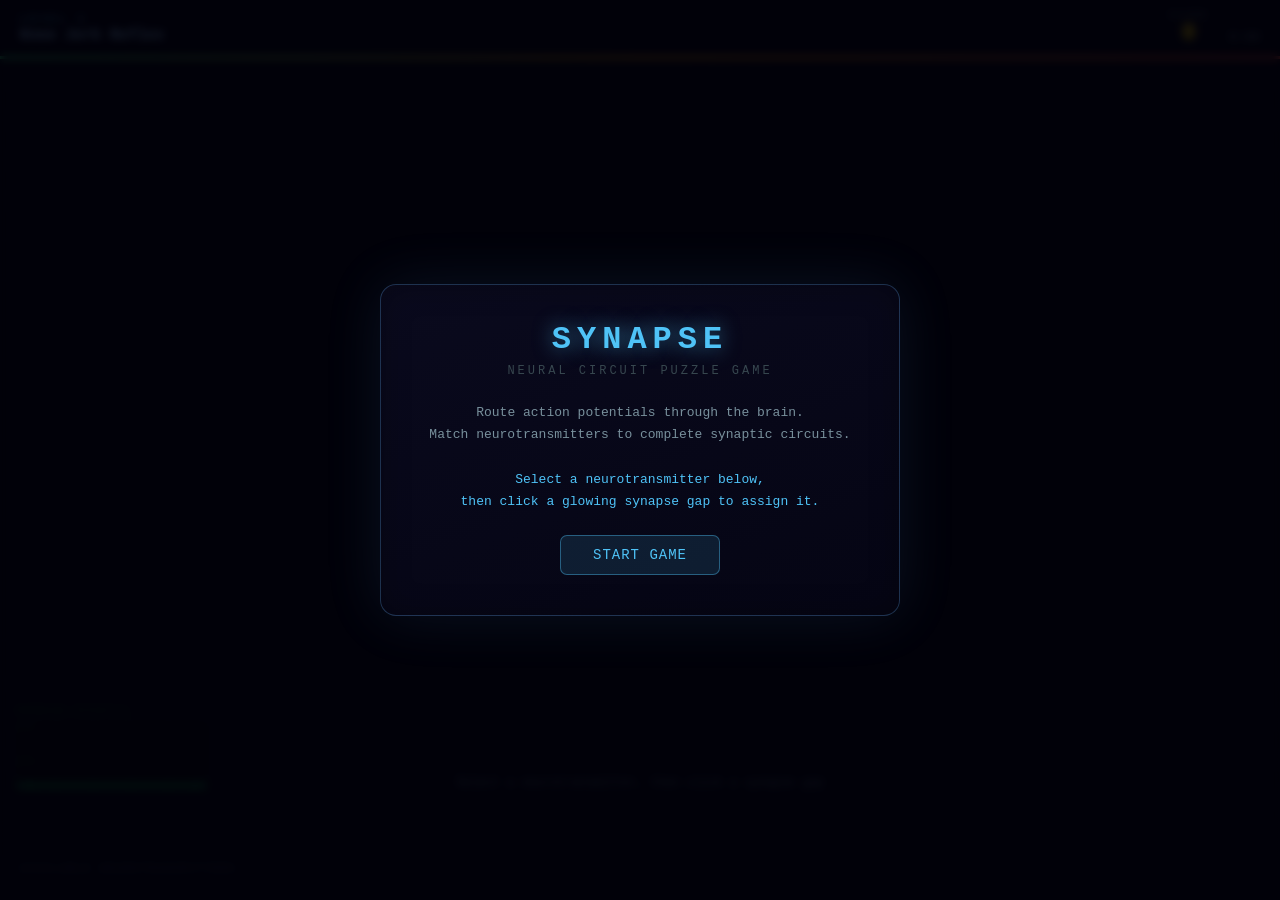
==== neuron-puzzle/index.html @ c5d26129 "Add SYNAPSE - neurophysiology action potential puzzle game Single-file HTML5 canvas game with 8 leve" ====
<!DOCTYPE html>
<html lang="en">
<head>
<meta charset="UTF-8">
<meta name="viewport" content="width=device-width, initial-scale=1.0">
<title>SYNAPSE — Neural Circuit Game</title>
<style>
* { margin: 0; padding: 0; box-sizing: border-box; }

body {
  background: #020208;
  display: flex;
  justify-content: center;
  align-items: center;
  min-height: 100vh;
  font-family: 'Courier New', Courier, monospace;
  overflow: hidden;
  color: #e0e0f0;
}

canvas { display: block; }

#topbar {
  position: fixed;
  top: 0; left: 0; right: 0;
  height: 56px;
  background: linear-gradient(180deg, rgba(2,2,10,0.98) 60%, transparent 100%);
  display: flex;
  align-items: center;
  justify-content: space-between;
  padding: 0 20px;
  z-index: 10;
  pointer-events: none;
}

#levelTitle {
  font-size: 11px;
  letter-spacing: 3px;
  color: #4FC3F7;
  text-transform: uppercase;
}

#levelName {
  font-size: 15px;
  color: #90CAF9;
  font-weight: bold;
  margin-top: 2px;
}

#scoreDisplay {
  font-size: 22px;
  font-weight: bold;
  color: #FFD700;
  text-shadow: 0 0 10px rgba(255,215,0,0.5);
}

#scoreLabel {
  font-size: 10px;
  color: #546E7A;
  letter-spacing: 2px;
  text-align: center;
}

#comboDisplay {
  font-size: 13px;
  color: #FF6B35;
  text-align: right;
  min-height: 18px;
  text-shadow: 0 0 8px rgba(255,107,53,0.7);
}

#timerBar {
  position: fixed;
  top: 56px; left: 0; right: 0;
  height: 3px;
  background: rgba(255,255,255,0.05);
  z-index: 10;
}

#timerFill {
  height: 100%;
  background: linear-gradient(90deg, #2ECC71, #F39C12, #E74C3C);
  transition: width 0.1s linear;
  width: 100%;
}

#bottomPanel {
  position: fixed;
  bottom: 0; left: 0; right: 0;
  background: linear-gradient(0deg, rgba(2,2,10,0.99) 70%, transparent 100%);
  padding: 12px 20px 16px;
  z-index: 10;
}

#ntLabel {
  font-size: 10px;
  color: #37474F;
  letter-spacing: 2px;
  text-transform: uppercase;
  margin-bottom: 8px;
}

#ntTokens {
  display: flex;
  align-items: center;
  gap: 10px;
  flex-wrap: nowrap;
  overflow-x: auto;
  padding-bottom: 2px;
}

.nt-token {
  display: flex;
  flex-direction: column;
  align-items: center;
  justify-content: center;
  width: 68px;
  height: 68px;
  border-radius: 50%;
  border: 2px solid rgba(255,255,255,0.15);
  cursor: pointer;
  transition: transform 0.15s, box-shadow 0.15s, opacity 0.3s;
  font-size: 10px;
  font-weight: bold;
  text-align: center;
  user-select: none;
  flex-shrink: 0;
  line-height: 1.2;
  position: relative;
}

.nt-token .nt-abbr {
  font-size: 13px;
  font-weight: bold;
}

.nt-token .nt-name {
  font-size: 8px;
  opacity: 0.7;
  margin-top: 2px;
}

.nt-token:hover {
  transform: scale(1.12) translateY(-4px);
}

.nt-token.selected {
  transform: scale(1.18) translateY(-6px);
  border-color: white;
  border-width: 3px;
}

.nt-token.depleted {
  opacity: 0.25;
  pointer-events: none;
}

.nt-count {
  position: absolute;
  top: -4px; right: -4px;
  background: rgba(0,0,0,0.8);
  border-radius: 50%;
  width: 18px; height: 18px;
  font-size: 10px;
  display: flex;
  align-items: center;
  justify-content: center;
  border: 1px solid rgba(255,255,255,0.2);
}

#instructionBox {
  position: fixed;
  bottom: 102px;
  left: 50%;
  transform: translateX(-50%);
  background: rgba(2,2,10,0.8);
  border: 1px solid rgba(255,255,255,0.08);
  border-radius: 6px;
  padding: 7px 16px;
  font-size: 12px;
  color: #546E7A;
  pointer-events: none;
  z-index: 9;
  white-space: nowrap;
}

#fireBtn {
  position: fixed;
  bottom: 108px;
  right: 24px;
  background: rgba(46, 204, 113, 0.15);
  border: 2px solid #2ECC71;
  color: #2ECC71;
  padding: 11px 26px;
  border-radius: 8px;
  cursor: pointer;
  font-family: inherit;
  font-size: 15px;
  font-weight: bold;
  letter-spacing: 2px;
  display: none;
  pointer-events: all;
  z-index: 20;
  animation: firePulse 1.2s ease-in-out infinite;
}

@keyframes firePulse {
  0%,100% { box-shadow: 0 0 8px rgba(46,204,113,0.4); }
  50% { box-shadow: 0 0 25px rgba(46,204,113,0.8), 0 0 45px rgba(46,204,113,0.2); }
}

#overlay {
  position: fixed;
  top: 0; left: 0; right: 0; bottom: 0;
  display: flex;
  align-items: center;
  justify-content: center;
  z-index: 50;
  background: rgba(2,2,10,0.85);
  backdrop-filter: blur(4px);
}

#overlayCard {
  background: linear-gradient(160deg, rgba(10,10,30,0.98), rgba(5,5,20,0.98));
  border: 1px solid rgba(100,181,246,0.25);
  border-radius: 16px;
  padding: 36px 44px;
  text-align: center;
  max-width: 520px;
  width: 90%;
  box-shadow: 0 0 60px rgba(100,181,246,0.1), inset 0 0 30px rgba(0,0,0,0.3);
}

#overlayCard h1 {
  font-size: 32px;
  letter-spacing: 6px;
  color: #4FC3F7;
  text-shadow: 0 0 20px rgba(79,195,247,0.6);
  margin-bottom: 6px;
}

#overlayCard .subtitle {
  font-size: 12px;
  letter-spacing: 3px;
  color: #37474F;
  margin-bottom: 24px;
}

#overlayCard h2 {
  font-size: 22px;
  color: #64B5F6;
  margin-bottom: 10px;
}

#overlayBody {
  font-size: 13px;
  line-height: 1.7;
  color: #78909C;
  margin-bottom: 18px;
}

#overlayFact {
  background: rgba(0,60,30,0.25);
  border: 1px solid rgba(102,187,106,0.2);
  border-radius: 8px;
  padding: 12px 16px;
  font-size: 12px;
  color: #66BB6A;
  line-height: 1.6;
  margin-bottom: 20px;
  text-align: left;
  display: none;
}

#overlayFact::before {
  content: '🧬 ';
}

#overlayScore {
  font-size: 28px;
  color: #FFD700;
  font-weight: bold;
  margin-bottom: 6px;
  display: none;
  text-shadow: 0 0 15px rgba(255,215,0,0.5);
}

#overlayStars {
  font-size: 28px;
  margin-bottom: 16px;
  display: none;
}

.btn {
  background: rgba(79,195,247,0.12);
  border: 1px solid rgba(79,195,247,0.4);
  color: #4FC3F7;
  padding: 11px 32px;
  border-radius: 7px;
  cursor: pointer;
  font-family: inherit;
  font-size: 14px;
  letter-spacing: 1px;
  transition: all 0.2s;
  margin: 4px;
}

.btn:hover {
  background: rgba(79,195,247,0.25);
  box-shadow: 0 0 15px rgba(79,195,247,0.3);
}

.btn.danger {
  border-color: rgba(239,83,80,0.4);
  color: #EF5350;
  background: rgba(239,83,80,0.1);
}

.btn.danger:hover {
  background: rgba(239,83,80,0.2);
  box-shadow: 0 0 15px rgba(239,83,80,0.3);
}

#levelSelect {
  display: flex;
  flex-wrap: wrap;
  gap: 8px;
  justify-content: center;
  margin: 16px 0;
}

.level-btn {
  width: 44px; height: 44px;
  border-radius: 50%;
  border: 1px solid rgba(79,195,247,0.3);
  background: rgba(79,195,247,0.08);
  color: #4FC3F7;
  font-family: inherit;
  font-size: 14px;
  cursor: pointer;
  display: flex; align-items: center; justify-content: center;
  transition: all 0.2s;
}

.level-btn:hover {
  background: rgba(79,195,247,0.2);
  transform: scale(1.1);
}

.level-btn.locked {
  border-color: rgba(255,255,255,0.08);
  color: rgba(255,255,255,0.15);
  cursor: not-allowed;
}

.level-btn.locked:hover { transform: none; background: rgba(79,195,247,0.08); }

#tooltip {
  position: fixed;
  background: rgba(2,2,10,0.97);
  border: 1px solid rgba(255,255,255,0.12);
  border-radius: 8px;
  padding: 10px 14px;
  font-size: 11px;
  line-height: 1.6;
  pointer-events: none;
  display: none;
  max-width: 230px;
  z-index: 200;
  color: #90A4AE;
}

#tooltip strong {
  display: block;
  font-size: 13px;
  margin-bottom: 4px;
}

#oscContainer {
  position: fixed;
  bottom: 108px;
  left: 16px;
  z-index: 9;
}

#oscLabel {
  font-size: 9px;
  color: #1B5E20;
  letter-spacing: 1px;
  margin-bottom: 4px;
}

#oscCanvas {
  border: 1px solid rgba(0,200,83,0.2);
  border-radius: 4px;
  background: rgba(0,0,0,0.6);
}

.feedback-text {
  position: fixed;
  pointer-events: none;
  font-weight: bold;
  font-size: 18px;
  z-index: 100;
  animation: floatUp 1.2s ease-out forwards;
}

@keyframes floatUp {
  0% { opacity: 1; transform: translateY(0) scale(1); }
  100% { opacity: 0; transform: translateY(-60px) scale(1.2); }
}

#levelProgress {
  display: flex;
  gap: 4px;
  align-items: center;
}

.prog-dot {
  width: 8px; height: 8px;
  border-radius: 50%;
  background: rgba(255,255,255,0.1);
  transition: background 0.3s;
}

.prog-dot.done { background: #2ECC71; }
.prog-dot.current { background: #4FC3F7; }
</style>
</head>
<body>

<canvas id="gameCanvas"></canvas>

<div id="topbar">
  <div>
    <div id="levelTitle">LEVEL 1</div>
    <div id="levelName">Knee Jerk Reflex</div>
  </div>
  <div style="display:flex; align-items:center; gap:20px;">
    <div id="levelProgress"></div>
    <div style="text-align:center;">
      <div id="scoreLabel">SCORE</div>
      <div id="scoreDisplay">0</div>
    </div>
    <div style="text-align:right;">
      <div id="comboDisplay"></div>
      <div id="timerDisplay" style="font-size:13px; color:#546E7A;">0:00</div>
    </div>
  </div>
</div>

<div id="timerBar"><div id="timerFill"></div></div>

<div id="oscContainer">
  <div id="oscLabel">MEMBRANE POTENTIAL</div>
  <canvas id="oscCanvas" width="190" height="70"></canvas>
</div>

<button id="fireBtn" onclick="fireCircuit()">⚡ FIRE!</button>

<div id="instructionBox">Select a neurotransmitter, then click a synapse gap</div>

<div id="bottomPanel">
  <div id="ntLabel">Available Neurotransmitters</div>
  <div id="ntTokens"></div>
</div>

<div id="overlay">
  <div id="overlayCard">
    <h1>SYNAPSE</h1>
    <div class="subtitle">NEURAL CIRCUIT PUZZLE GAME</div>
    <div id="overlayBody">
      Route action potentials through the brain.<br>
      Match neurotransmitters to complete synaptic circuits.<br><br>
      <span style="color:#4FC3F7;">Select a neurotransmitter below,<br>then click a glowing synapse gap to assign it.</span>
    </div>
    <div id="overlayFact"></div>
    <div id="overlayScore"></div>
    <div id="overlayStars"></div>
    <div id="overlayButtons">
      <button class="btn" onclick="overlayAction()">START GAME</button>
    </div>
  </div>
</div>

<div id="tooltip"></div>

<script>
// ============================================================
//  SYNAPSE — Neural Circuit Puzzle Game
//  Neurophysiologically Accurate Edition
// ============================================================

const canvas = document.getElementById('gameCanvas');
const ctx = canvas.getContext('2d');
const oscCanvas = document.getElementById('oscCanvas');
const oscCtx = oscCanvas.getContext('2d');

canvas.width = window.innerWidth;
canvas.height = window.innerHeight;

const W = canvas.width, H = canvas.height;
const CX = W/2, CH = H/2;
const TOP_H = 59, BOT_H = 98;
const PLAY_W = W, PLAY_H = H - TOP_H - BOT_H;
const PLAY_Y = TOP_H;

window.addEventListener('resize', () => {
  canvas.width = window.innerWidth;
  canvas.height = window.innerHeight;
});

// ============================================================
//  NEUROTRANSMITTER DATA
// ============================================================

const NT = {
  GLU: {
    key: 'GLU', abbr: 'Glu', name: 'Glutamate',
    color: '#FFD700', glow: 'rgba(255,215,0,0.5)',
    effect: 'excitatory',
    receptor: 'AMPA / NMDA',
    desc: 'Primary excitatory NT in the CNS. Activates AMPA & NMDA receptors, causing Na⁺ influx and depolarization.',
    mv: +18
  },
  GABA: {
    key: 'GABA', abbr: 'GABA', name: 'GABA',
    color: '#FF6B6B', glow: 'rgba(255,107,107,0.5)',
    effect: 'inhibitory',
    receptor: 'GABA-A / GABA-B',
    desc: 'Primary inhibitory NT. Opens Cl⁻ channels via GABA-A receptors, hyperpolarizing the membrane.',
    mv: -12
  },
  ACH: {
    key: 'ACH', abbr: 'ACh', name: 'Acetylcholine',
    color: '#00CED1', glow: 'rgba(0,206,209,0.5)',
    effect: 'excitatory',
    receptor: 'nAChR / mAChR',
    desc: 'Neuromuscular junction NT. Nicotinic AChR activation depolarizes the motor end plate, triggering muscle contraction.',
    mv: +22
  },
  DA: {
    key: 'DA', abbr: 'DA', name: 'Dopamine',
    color: '#CE93D8', glow: 'rgba(206,147,216,0.5)',
    effect: 'modulatory',
    receptor: 'D1 / D2',
    desc: 'Reward and motor modulator. D1 excitatory (↑cAMP), D2 inhibitory (↓cAMP). Key in reward prediction.',
    mv: +10
  },
  SP: {
    key: 'SP', abbr: 'SP', name: 'Substance P',
    color: '#FF69B4', glow: 'rgba(255,105,180,0.5)',
    effect: 'excitatory',
    receptor: 'NK1',
    desc: 'Pain signal amplifier. Released by C-fibers; binds NK1 receptors in dorsal horn, potentiating pain transmission.',
    mv: +14
  },
  NE: {
    key: 'NE', abbr: 'NE', name: 'Norepinephrine',
    color: '#FFA040', glow: 'rgba(255,160,64,0.5)',
    effect: 'excitatory',
    receptor: 'α₁ / β₁',
    desc: 'Fight-or-flight mediator. Released by sympathetic postganglionic neurons; increases heart rate and arousal.',
    mv: +10
  },
  SERO: {
    key: 'SERO', abbr: '5-HT', name: 'Serotonin',
    color: '#69FF69', glow: 'rgba(105,255,105,0.5)',
    effect: 'modulatory',
    receptor: '5-HT₁ / 5-HT₂',
    desc: 'Mood and sleep regulator. Modulates pain, mood, appetite. 90% produced in GI tract.',
    mv: +8
  }
};

// ============================================================
//  NEURON TYPE VISUALS
// ============================================================

const NTYPE = {
  SENSORY:    { color: '#4FC3F7', glow: 'rgba(79,195,247,0.4)',   label: 'Sensory' },
  INTER:      { color: '#CE93D8', glow: 'rgba(206,147,216,0.4)',  label: 'Interneuron' },
  MOTOR:      { color: '#81C784', glow: 'rgba(129,199,132,0.4)',  label: 'Motor' },
  INHIBITORY: { color: '#EF9A9A', glow: 'rgba(239,154,154,0.4)', label: 'Inhibitory' },
  RELAY:      { color: '#80DEEA', glow: 'rgba(128,222,234,0.4)', label: 'Relay' },
  DOPAMINE:   { color: '#CE93D8', glow: 'rgba(206,147,216,0.4)', label: 'Dopaminergic' },
  CORTICAL:   { color: '#FFCC02', glow: 'rgba(255,204,2,0.4)',   label: 'Cortical' },
  MUSCLE:     { color: '#A5D6A7', glow: 'rgba(165,214,167,0.5)', label: 'Muscle Fiber' },
};

// ============================================================
//  UTILITY
// ============================================================

const lerp = (a, b, t) => a + (b - a) * t;
const dist = (a, b) => Math.hypot(a.x - b.x, a.y - b.y);
const clamp = (v, lo, hi) => Math.max(lo, Math.min(hi, v));
const rand = (lo, hi) => lo + Math.random() * (hi - lo);
const rgba = (hex, a) => {
  const r = parseInt(hex.slice(1,3),16), g = parseInt(hex.slice(3,5),16), b = parseInt(hex.slice(5,7),16);
  return `rgba(${r},${g},${b},${a})`;
};

function glow(ctx, color, blur) {
  ctx.shadowColor = color;
  ctx.shadowBlur = blur;
}

function noGlow(ctx) {
  ctx.shadowColor = 'transparent';
  ctx.shadowBlur = 0;
}

// ============================================================
//  PARTICLE SYSTEM
// ============================================================

class Particle {
  constructor(x, y, vx, vy, color, life, size) {
    this.x = x; this.y = y;
    this.vx = vx; this.vy = vy;
    this.color = color;
    this.life = life; this.maxLife = life;
    this.size = size || 3;
  }
  update(dt) {
    this.x += this.vx * dt;
    this.y += this.vy * dt;
    this.vy += 0.02 * dt;
    this.life -= dt;
  }
  draw(ctx) {
    const a = clamp(this.life / this.maxLife, 0, 1);
    ctx.save();
    ctx.globalAlpha = a;
    glow(ctx, this.color, 6);
    ctx.fillStyle = this.color;
    ctx.beginPath();
    ctx.arc(this.x, this.y, this.size * a, 0, Math.PI*2);
    ctx.fill();
    noGlow(ctx);
    ctx.restore();
  }
}

const particles = [];

function spawnBurst(x, y, color, n, speed) {
  for (let i = 0; i < n; i++) {
    const a = (Math.PI*2 * i/n) + rand(-0.3, 0.3);
    const s = speed * rand(0.5, 1.5);
    particles.push(new Particle(x, y, Math.cos(a)*s, Math.sin(a)*s, color, rand(400, 900), rand(2,4)));
  }
}

function spawnVesicles(x1, y1, x2, y2, color, n) {
  for (let i = 0; i < n; i++) {
    const t = rand(0, 1);
    const px = lerp(x1, x2, t) + rand(-8, 8);
    const py = lerp(y1, y2, t) + rand(-8, 8);
    const dx = x2 - x1, dy = y2 - y1;
    const len = Math.hypot(dx, dy);
    const spd = rand(0.04, 0.12);
    particles.push(new Particle(px, py, dx/len*spd, dy/len*spd, color, rand(600, 1400), rand(2,3.5)));
  }
}

// ============================================================
//  NEURON
// ============================================================

class Neuron {
  constructor(cfg) {
    this.id       = cfg.id;
    this.type     = cfg.type;          // NTYPE key
    this.x        = cfg.x;
    this.y        = cfg.y;
    this.r        = cfg.r || 32;
    this.label    = cfg.label || '';
    this.sublabel = cfg.sublabel || '';
    this.myelinated = cfg.myelinated || false;
    this.fired    = false;
    this.fireTime = 0;
    this.pulse    = 0;               // 0..1 breathing
    this.membranePotential = -70;    // mV
  }

  get typeData() { return NTYPE[this.type]; }

  update(t) {
    this.pulse = Math.sin(t * 0.0015 + this.x * 0.01) * 0.5 + 0.5;
    if (this.fired) {
      const dt = t - this.fireTime;
      if (dt > 1200) this.fired = false;
    }
  }

  draw(ctx, t) {
    const { color, glow: gc } = this.typeData;
    const x = this.x, y = this.y, r = this.r;
    const breathe = 1 + this.pulse * 0.05;
    const fireAmt = this.fired ? clamp(1 - (t - this.fireTime) / 800, 0, 1) : 0;

    ctx.save();

    // Outer glow
    ctx.shadowColor = color;
    ctx.shadowBlur = 18 + this.pulse * 10 + fireAmt * 40;

    // Cell body
    const grad = ctx.createRadialGradient(x - r*0.3, y - r*0.3, 0, x, y, r * breathe);
    grad.addColorStop(0, rgba(color, 0.55 + fireAmt * 0.4));
    grad.addColorStop(0.6, rgba(color, 0.18 + fireAmt * 0.25));
    grad.addColorStop(1, rgba(color, 0.04));
    ctx.fillStyle = grad;
    ctx.beginPath();
    ctx.arc(x, y, r * breathe, 0, Math.PI*2);
    ctx.fill();

    // Border ring
    ctx.shadowBlur = 0;
    ctx.strokeStyle = rgba(color, 0.5 + fireAmt * 0.5);
    ctx.lineWidth = 1.5 + fireAmt * 2;
    ctx.beginPath();
    ctx.arc(x, y, r * breathe, 0, Math.PI*2);
    ctx.stroke();

    // Nucleus
    ctx.shadowColor = color;
    ctx.shadowBlur = 8 + fireAmt * 20;
    const nucGrad = ctx.createRadialGradient(x - r*0.12, y - r*0.12, 0, x, y, r * 0.38);
    nucGrad.addColorStop(0, rgba(color, 0.9 + fireAmt * 0.1));
    nucGrad.addColorStop(1, rgba(color, 0.2));
    ctx.fillStyle = nucGrad;
    ctx.beginPath();
    ctx.arc(x, y, r * 0.38, 0, Math.PI*2);
    ctx.fill();

    // Fire flash ring
    if (fireAmt > 0.01) {
      ctx.shadowBlur = 20;
      ctx.strokeStyle = rgba('#FFFFFF', fireAmt * 0.8);
      ctx.lineWidth = 3;
      const fr = r + (1 - fireAmt) * 40;
      ctx.beginPath();
      ctx.arc(x, y, fr, 0, Math.PI*2);
      ctx.stroke();
    }

    ctx.restore();

    // Label (supports \n in label)
    ctx.save();
    ctx.font = `bold 11px 'Courier New'`;
    ctx.textAlign = 'center';
    ctx.fillStyle = rgba(color, 0.9);
    ctx.shadowColor = color;
    ctx.shadowBlur = 6;
    const lines = this.label.split('\n');
    lines.forEach((line, i) => {
      ctx.fillText(line, x, y + r + 16 + i * 13);
    });
    if (this.sublabel) {
      ctx.font = `9px 'Courier New'`;
      ctx.fillStyle = rgba(color, 0.55);
      ctx.shadowBlur = 0;
      ctx.fillText(this.sublabel, x, y + r + 16 + lines.length * 13 + 2);
    }
    ctx.restore();
  }

  fireNow(t) {
    this.fired = true;
    this.fireTime = t;
    this.membranePotential = 40;
    spawnBurst(this.x, this.y, this.typeData.color, 14, 0.15);
  }

  isHit(x, y) {
    return Math.hypot(this.x - x, this.y - y) < this.r + 10;
  }
}

// ============================================================
//  SYNAPSE
// ============================================================

class Synapse {
  constructor(cfg) {
    this.pre   = cfg.pre;      // Neuron
    this.post  = cfg.post;     // Neuron
    this.ntRequired = cfg.nt;  // NT key string
    this.ntAssigned = null;
    this.myelinated = cfg.myelinated || false;
    this.id    = `${cfg.pre.id}-${cfg.post.id}`;
    this.pulsePhase = Math.random() * Math.PI * 2;
    this.wrongFlash = 0;
    this.rightFlash = 0;
    this.inhibitory = cfg.inhibitory || false;
  }

  get isFilled() { return this.ntAssigned !== null; }

  get midpoint() {
    const dx = this.post.x - this.pre.x;
    const dy = this.post.y - this.pre.y;
    const len = Math.hypot(dx, dy);
    const nx = -dy / len, ny = dx / len;
    return {
      x: (this.pre.x + this.post.x) / 2 + nx * 12,
      y: (this.pre.y + this.post.y) / 2 + ny * 12
    };
  }

  get gapPoint() {
    // Point along the axon near the post synaptic neuron
    const dx = this.post.x - this.pre.x;
    const dy = this.post.y - this.pre.y;
    const len = Math.hypot(dx, dy);
    const t = (len - this.post.r - 28) / len;
    return {
      x: this.pre.x + dx * t,
      y: this.pre.y + dy * t
    };
  }

  isGapHit(mx, my) {
    if (this.isFilled) return false;
    const gp = this.gapPoint;
    return Math.hypot(gp.x - mx, gp.y - my) < 22;
  }

  assign(ntKey, t) {
    const data = NT[ntKey];
    const required = NT[this.ntRequired];
    if (!data || !required) return false;

    const correct = (ntKey === this.ntRequired);
    if (correct) {
      this.ntAssigned = ntKey;
      this.rightFlash = t;
      return true;
    } else {
      this.wrongFlash = t;
      return false;
    }
  }

  draw(ctx, t) {
    const pre = this.pre, post = this.post;
    const dx = post.x - pre.x, dy = post.y - pre.y;
    const len = Math.hypot(dx, dy);
    const ux = dx/len, uy = dy/len;

    // Points: start just outside pre soma, end just inside gap or post soma
    const startX = pre.x + ux * (pre.r + 4);
    const startY = pre.y + uy * (pre.r + 4);
    const endX = post.x - ux * (post.r + 4);
    const endY = post.y - uy * (post.r + 4);

    const ntColor = this.isFilled ? NT[this.ntAssigned].color : '#2E3A4A';
    const lineA = this.isFilled ? 0.65 : 0.25;
    const wrongAmt = this.wrongFlash ? clamp(1 - (t - this.wrongFlash)/500, 0, 1) : 0;
    const rightAmt = this.rightFlash ? clamp(1 - (t - this.rightFlash)/700, 0, 1) : 0;

    ctx.save();

    // Myelin sheath
    if (this.myelinated) {
      const segCount = Math.floor(len / 24);
      ctx.lineCap = 'butt';
      for (let i = 0; i < segCount; i++) {
        const t0 = (i + 0.1) / segCount;
        const t1 = (i + 0.85) / segCount;
        ctx.strokeStyle = rgba('#B0BEC5', 0.2);
        ctx.lineWidth = 7;
        ctx.beginPath();
        ctx.moveTo(startX + dx*t0, startY + dy*t0);
        ctx.lineTo(startX + dx*t1, startY + dy*t1);
        ctx.stroke();
      }
    }

    // Main axon line
    ctx.shadowColor = this.isFilled ? ntColor : '#2E3A4A';
    ctx.shadowBlur = this.isFilled ? 8 : 3;
    ctx.strokeStyle = rgba(ntColor, lineA);
    ctx.lineWidth = this.myelinated ? 2.5 : 2;
    ctx.lineCap = 'round';
    ctx.beginPath();
    ctx.moveTo(startX, startY);

    if (!this.isFilled) {
      // Draw up to gap
      const gp = this.gapPoint;
      const gapDist = Math.hypot(gp.x - startX, gp.y - startY);
      const lineT = (gapDist - 22) / len;
      ctx.lineTo(startX + dx * lineT, startY + dy * lineT);
      ctx.stroke();

      // Draw from gap to post
      const postT = (Math.hypot(endX - startX, endY - startY)) / len;
      ctx.beginPath();
      ctx.moveTo(startX + dx * (lineT + 44/len), startY + dy * (lineT + 44/len));
      ctx.lineTo(endX, endY);
      ctx.stroke();

      // Synapse gap indicator
      this.drawGapIndicator(ctx, t);
    } else {
      ctx.lineTo(endX, endY);
      ctx.stroke();

      // Filled synapse terminal
      this.drawTerminal(ctx, t, ntColor, rightAmt);
    }

    // Wrong flash
    if (wrongAmt > 0) {
      const gp = this.gapPoint;
      ctx.shadowColor = '#FF4444';
      ctx.shadowBlur = 20 * wrongAmt;
      ctx.strokeStyle = rgba('#FF4444', wrongAmt);
      ctx.lineWidth = 3;
      ctx.beginPath();
      const cr = 18;
      ctx.moveTo(gp.x - cr, gp.y - cr);
      ctx.lineTo(gp.x + cr, gp.y + cr);
      ctx.moveTo(gp.x + cr, gp.y - cr);
      ctx.lineTo(gp.x - cr, gp.y + cr);
      ctx.stroke();
    }

    ctx.restore();

    // Arrow toward post
    if (this.isFilled) {
      const arrowT = 0.75;
      const ax = startX + dx * arrowT;
      const ay = startY + dy * arrowT;
      this.drawArrow(ctx, ax, ay, ux, uy, ntColor);
    }
  }

  drawArrow(ctx, x, y, ux, uy, color) {
    const size = 7;
    const perp = { x: -uy, y: ux };
    ctx.save();
    ctx.shadowColor = color;
    ctx.shadowBlur = 8;
    ctx.fillStyle = rgba(color, 0.7);
    ctx.beginPath();
    ctx.moveTo(x + ux*size, y + uy*size);
    ctx.lineTo(x - ux*size + perp.x*size*0.6, y - uy*size + perp.y*size*0.6);
    ctx.lineTo(x - ux*size - perp.x*size*0.6, y - uy*size - perp.y*size*0.6);
    ctx.closePath();
    ctx.fill();
    ctx.restore();
  }

  drawGapIndicator(ctx, t) {
    const gp = this.gapPoint;
    const phase = t * 0.003 + this.pulsePhase;
    const pulse = Math.sin(phase) * 0.5 + 0.5;

    ctx.save();
    // Outer pulse ring
    ctx.shadowColor = '#F39C12';
    ctx.shadowBlur = 10 + pulse * 20;
    ctx.strokeStyle = rgba('#F39C12', 0.3 + pulse * 0.5);
    ctx.lineWidth = 1.5;
    ctx.beginPath();
    ctx.arc(gp.x, gp.y, 16 + pulse * 4, 0, Math.PI*2);
    ctx.stroke();

    // Inner circle
    ctx.shadowBlur = 8;
    ctx.strokeStyle = rgba('#F39C12', 0.6 + pulse * 0.4);
    ctx.lineWidth = 2;
    ctx.beginPath();
    ctx.arc(gp.x, gp.y, 10, 0, Math.PI*2);
    ctx.stroke();

    // Question mark / "?"
    ctx.shadowBlur = 12;
    ctx.fillStyle = rgba('#F39C12', 0.7 + pulse * 0.3);
    ctx.font = 'bold 13px Courier New';
    ctx.textAlign = 'center';
    ctx.textBaseline = 'middle';
    ctx.fillText('?', gp.x, gp.y);

    ctx.restore();
  }

  drawTerminal(ctx, t, color, flashAmt) {
    // Pre-synaptic terminal (bouton)
    const pre = this.pre, post = this.post;
    const dx = post.x - pre.x, dy = post.y - pre.y;
    const len = Math.hypot(dx, dy);
    const ux = dx/len, uy = dy/len;

    const bx = post.x - ux * (post.r + 18);
    const by = post.y - uy * (post.r + 18);

    ctx.save();
    ctx.shadowColor = color;
    ctx.shadowBlur = 8 + flashAmt * 20;

    // Terminal bulb
    ctx.fillStyle = rgba(color, 0.4 + flashAmt * 0.4);
    ctx.beginPath();
    ctx.arc(bx, by, 7, 0, Math.PI*2);
    ctx.fill();

    // Vesicle dots inside bulb
    for (let i = 0; i < 3; i++) {
      const a = (i / 3) * Math.PI * 2 + t * 0.002;
      const vx = bx + Math.cos(a) * 3;
      const vy = by + Math.sin(a) * 3;
      ctx.fillStyle = rgba(color, 0.8);
      ctx.beginPath();
      ctx.arc(vx, vy, 1.5, 0, Math.PI*2);
      ctx.fill();
    }

    // Receptor label
    const ntData = NT[this.ntAssigned];
    if (ntData) {
      const rx = post.x - ux * (post.r + 6);
      const ry = post.y - uy * (post.r + 6);
      const perp = { x: -uy * 12, y: ux * 12 };
      ctx.font = '8px Courier New';
      ctx.fillStyle = rgba(color, 0.55);
      ctx.textAlign = 'center';
      ctx.textBaseline = 'middle';
      ctx.shadowBlur = 0;
      ctx.fillText(ntData.receptor, rx + perp.x, ry + perp.y);
    }

    ctx.restore();
  }
}

// ============================================================
//  ACTION POTENTIAL TRACER
// ============================================================

class APTracer {
  constructor(path, myelinatedMap) {
    this.path = path;       // array of Neurons
    this.myelinatedMap = myelinatedMap || {};
    this.segIdx = 0;        // which segment we're on
    this.segT = 0;          // 0..1 progress on this segment
    this.done = false;
    this.startTime = null;
    this.trailPoints = [];
  }

  get speed() {
    // myelinated = saltatory conduction, much faster
    const synapseKey = this.path[this.segIdx]?.id + '-' + this.path[this.segIdx+1]?.id;
    return this.myelinatedMap[synapseKey] ? 0.0022 : 0.00095;
  }

  update(dt, t) {
    if (this.done) return;
    if (!this.startTime) this.startTime = t;

    this.segT += dt * this.speed;

    if (this.segT >= 1) {
      this.segT = 0;
      this.segIdx++;
      if (this.segIdx >= this.path.length - 1) {
        this.done = true;
        this.segIdx = this.path.length - 2;
        this.segT = 1;
        return;
      }
      // Fire the next neuron
      const nextNeuron = this.path[this.segIdx + 1];
      if (nextNeuron) {
        nextNeuron.fireNow(t);
        const synKey = this.path[this.segIdx].id + '-' + nextNeuron.id;
        // spawn vesicle particles at the synapse
        const sx = (this.path[this.segIdx].x + nextNeuron.x) / 2;
        const sy = (this.path[this.segIdx].y + nextNeuron.y) / 2;
        const ntColor = game.assignedNTs[synKey] ? NT[game.assignedNTs[synKey]]?.color || '#FFF' : '#FFF';
        spawnVesicles(this.path[this.segIdx].x, this.path[this.segIdx].y,
                      nextNeuron.x, nextNeuron.y, ntColor, 20);
      }
    }

    // Track trail
    if (this.path[this.segIdx] && this.path[this.segIdx+1]) {
      const a = this.path[this.segIdx], b = this.path[this.segIdx+1];
      const x = lerp(a.x, b.x, this.segT);
      const y = lerp(a.y, b.y, this.segT);
      this.trailPoints.push({ x, y, t });
      if (this.trailPoints.length > 30) this.trailPoints.shift();
    }
  }

  draw(ctx, t) {
    if (!this.path[this.segIdx] || !this.path[this.segIdx+1]) return;

    const a = this.path[this.segIdx], b = this.path[this.segIdx+1];
    const px = lerp(a.x, b.x, this.segT);
    const py = lerp(a.y, b.y, this.segT);

    // Trail
    for (let i = 0; i < this.trailPoints.length; i++) {
      const tp = this.trailPoints[i];
      const age = (t - tp.t);
      const a2 = clamp(1 - age / 300, 0, 1);
      if (a2 <= 0) continue;
      ctx.save();
      ctx.globalAlpha = a2 * 0.5;
      ctx.shadowColor = '#FFFFFF';
      ctx.shadowBlur = 15;
      ctx.fillStyle = '#FFFFFF';
      ctx.beginPath();
      ctx.arc(tp.x, tp.y, 4 * a2, 0, Math.PI*2);
      ctx.fill();
      ctx.restore();
    }

    // Main pulse
    ctx.save();
    ctx.shadowColor = '#FFFFFF';
    ctx.shadowBlur = 40;
    ctx.fillStyle = '#FFFFFF';
    ctx.beginPath();
    ctx.arc(px, py, 9, 0, Math.PI*2);
    ctx.fill();

    // Inner bright core
    ctx.shadowBlur = 15;
    ctx.fillStyle = '#E3F2FD';
    ctx.beginPath();
    ctx.arc(px, py, 5, 0, Math.PI*2);
    ctx.fill();
    ctx.restore();
  }
}

// ============================================================
//  OSCILLOSCOPE
// ============================================================

class Oscilloscope {
  constructor() {
    this.data = new Float32Array(190).fill(-70);
    this.pos = 0;
    this.triggered = false;
    this.triggerT = 0;
    this.phase = 'resting';  // resting, depolarizing, repolarizing, hyperpolarizing
    this.phaseProgress = 0;
  }

  trigger(t) {
    this.triggered = true;
    this.triggerT = t;
    this.phase = 'depolarizing';
    this.phaseProgress = 0;
  }

  update(dt) {
    if (!this.triggered) {
      // Resting: flat line at -70mV with tiny noise
      const v = -70 + (Math.random() - 0.5) * 1.5;
      this.data[this.pos % 190] = v;
      this.pos++;
      return;
    }

    this.phaseProgress += dt * 0.006;
    let v = -70;

    if (this.phase === 'depolarizing') {
      v = lerp(-70, 40, clamp(this.phaseProgress / 0.3, 0, 1));
      if (this.phaseProgress >= 0.3) {
        this.phase = 'repolarizing';
        this.phaseProgress = 0;
      }
    } else if (this.phase === 'repolarizing') {
      v = lerp(40, -80, clamp(this.phaseProgress / 0.4, 0, 1));
      if (this.phaseProgress >= 0.4) {
        this.phase = 'hyperpolarizing';
        this.phaseProgress = 0;
      }
    } else if (this.phase === 'hyperpolarizing') {
      v = lerp(-80, -70, clamp(this.phaseProgress / 0.3, 0, 1));
      if (this.phaseProgress >= 0.3) {
        this.phase = 'resting';
        this.phaseProgress = 0;
        this.triggered = false;
      }
    }

    this.data[this.pos % 190] = v;
    this.pos++;
  }

  draw(oscCtx) {
    const w = 190, h = 70;
    oscCtx.clearRect(0, 0, w, h);

    // BG grid
    oscCtx.strokeStyle = 'rgba(0,200,83,0.08)';
    oscCtx.lineWidth = 1;
    for (let x = 0; x < w; x += 38) {
      oscCtx.beginPath(); oscCtx.moveTo(x, 0); oscCtx.lineTo(x, h); oscCtx.stroke();
    }
    for (let y = 0; y < h; y += 14) {
      oscCtx.beginPath(); oscCtx.moveTo(0, y); oscCtx.lineTo(w, y); oscCtx.stroke();
    }

    // Threshold line
    const threshY = h - ((55) / 140) * h;  // -55mV threshold
    oscCtx.strokeStyle = 'rgba(255,200,0,0.2)';
    oscCtx.setLineDash([3, 3]);
    oscCtx.beginPath(); oscCtx.moveTo(0, threshY); oscCtx.lineTo(w, threshY); oscCtx.stroke();
    oscCtx.setLineDash([]);

    // AP waveform
    oscCtx.save();
    oscCtx.shadowColor = '#00C853';
    oscCtx.shadowBlur = 6;
    oscCtx.strokeStyle = '#00E676';
    oscCtx.lineWidth = 1.5;
    oscCtx.beginPath();

    for (let i = 0; i < w; i++) {
      const idx = (this.pos - w + i + this.data.length) % this.data.length;
      const mv = this.data[idx];
      // Map -80..+45 → h..0
      const y = h - ((mv + 80) / 125) * h;
      if (i === 0) oscCtx.moveTo(i, y);
      else oscCtx.lineTo(i, y);
    }
    oscCtx.stroke();
    oscCtx.restore();

    // mV label
    oscCtx.fillStyle = 'rgba(0,200,83,0.4)';
    oscCtx.font = '8px Courier New';
    oscCtx.fillText('+40', 2, 8);
    oscCtx.fillText('-55', 2, threshY - 2);
    oscCtx.fillText('-70', 2, h - 4);
  }
}

// ============================================================
//  LEVEL DEFINITIONS
// ============================================================

// Helper: positions are fractions of PLAY area, centered
function pos(fx, fy) {
  return {
    x: CX + (fx - 0.5) * PLAY_W * 0.82,
    y: PLAY_Y + 30 + fy * (PLAY_H - 60)
  };
}

const LEVELS = [
  // ─────────────────────────────────────────────────────────
  // LEVEL 1: Knee-Jerk Reflex Arc
  // ─────────────────────────────────────────────────────────
  {
    title: 'Level 1',
    name: 'Knee-Jerk Reflex',
    description: 'The patellar reflex — a monosynaptic arc. Stretching the muscle activates a sensory neuron that DIRECTLY synapses onto a motor neuron. No brain required!',
    fact: 'The knee-jerk is one of the FASTEST reflexes because it\'s monosynaptic — just ONE synapse, no interneurons. Signal travels from muscle spindle to spinal cord and back in ~25ms.',
    timeLimit: 45,
    path: ['N1','N2','N3'],
    neurons: [
      { id:'N1', type:'SENSORY', ...pos(0.1, 0.48), r:30, label:'Ia Afferent', sublabel:'Muscle Spindle', myelinated:true },
      { id:'N2', type:'INTER',   ...pos(0.5, 0.48), r:32, label:'Interneuron', sublabel:'Dorsal Horn', myelinated:false },
      { id:'N3', type:'MOTOR',   ...pos(0.9, 0.48), r:30, label:'α-Motor Neuron', sublabel:'Ventral Horn', myelinated:true },
    ],
    synapses: [
      { pre:'N1', post:'N2', nt:'GLU', myelinated:true },
      { pre:'N2', post:'N3', nt:'GLU', myelinated:false },
    ],
    availableNTs: ['GLU', 'GABA', 'ACH'],
    completionText: 'The action potential fires from the muscle spindle, travels via the myelinated Ia fiber, depolarizes the interneuron and motor neuron via glutamate, then exits to contract the quadriceps. KNEE JERK!',
  },

  // ─────────────────────────────────────────────────────────
  // LEVEL 2: Pain Pathway
  // ─────────────────────────────────────────────────────────
  {
    title: 'Level 2',
    name: 'Pain Pathway',
    description: 'Nociceptors detect tissue damage and relay pain up the spinothalamic tract to conscious perception. Substance P amplifies the signal at the spinal cord.',
    fact: 'Substance P was discovered in 1931. Its name literally means "Preparation P" — it was substance number P in the original fractionation experiment. It\'s key to "wind-up" — why pain can intensify over time.',
    timeLimit: 50,
    path: ['N1','N2','N3','N4'],
    neurons: [
      { id:'N1', type:'SENSORY', ...pos(0.08, 0.5), r:28, label:'Nociceptor', sublabel:'C-fiber (slow)' },
      { id:'N2', type:'INTER',   ...pos(0.36, 0.5), r:30, label:'Dorsal Horn', sublabel:'Spinal Cord' },
      { id:'N3', type:'RELAY',   ...pos(0.64, 0.5), r:30, label:'Thalamus', sublabel:'VPL nucleus' },
      { id:'N4', type:'CORTICAL',...pos(0.92, 0.5), r:28, label:'Somatosensory\nCortex', sublabel:'S1 area' },
    ],
    synapses: [
      { pre:'N1', post:'N2', nt:'SP' },
      { pre:'N2', post:'N3', nt:'GLU' },
      { pre:'N3', post:'N4', nt:'GLU' },
    ],
    availableNTs: ['GLU', 'SP', 'GABA', 'ACH'],
    completionText: 'Substance P amplifies the pain signal at the dorsal horn. Then glutamate relays it to the thalamus (the brain\'s "relay station") and up to conscious perception in the cortex.',
  },

  // ─────────────────────────────────────────────────────────
  // LEVEL 3: Inhibitory Control (GABA)
  // ─────────────────────────────────────────────────────────
  {
    title: 'Level 3',
    name: 'Gate Control — Inhibit Pain',
    description: 'Inhibitory interneurons can suppress pain signals. This is the Gate Control Theory — non-painful touch can close the "gate" to pain. Complete the INHIBITORY circuit!',
    fact: 'The Gate Control Theory (Melzack & Wall, 1965) explains why rubbing a bumped knee reduces pain. Aβ touch fibers activate inhibitory interneurons that suppress Aδ/C-fiber pain signals at the spinal cord.',
    timeLimit: 55,
    path: ['N1','N2','N3'],
    neurons: [
      { id:'N1', type:'SENSORY',    ...pos(0.15, 0.35), r:28, label:'Touch Fiber', sublabel:'Aβ (fast)' },
      { id:'N2', type:'INHIBITORY', ...pos(0.5,  0.35), r:30, label:'Inhibitory\nInterneuron', sublabel:'Dorsal Horn' },
      { id:'N3', type:'INTER',      ...pos(0.85, 0.35), r:30, label:'Pain Relay', sublabel:'Projection Neuron' },
    ],
    extraNeurons: [
      { id:'N4', type:'SENSORY', ...pos(0.15, 0.68), r:28, label:'Pain Fiber', sublabel:'C-fiber (blocked!)' },
    ],
    extraSynapses: [
      { pre:'N4', post:'N3', nt:'SP', preAssigned: true },  // already filled — show as blocked
    ],
    synapses: [
      { pre:'N1', post:'N2', nt:'GLU' },
      { pre:'N2', post:'N3', nt:'GABA', inhibitory: true },
    ],
    availableNTs: ['GLU', 'GABA', 'ACH', 'SP'],
    completionText: 'The touch fiber activates the inhibitory interneuron via glutamate. The interneuron then releases GABA onto the pain relay neuron, hyperpolarizing it and blocking pain transmission — the gate is CLOSED!',
  },

  // ─────────────────────────────────────────────────────────
  // LEVEL 4: Neuromuscular Junction
  // ─────────────────────────────────────────────────────────
  {
    title: 'Level 4',
    name: 'Neuromuscular Junction',
    description: 'The synapse between a motor neuron and skeletal muscle uses a DIFFERENT neurotransmitter than the CNS. Identify the correct NT for the motor end plate!',
    fact: 'ACh at the NMJ activates nicotinic receptors, causing Na⁺ influx and muscle depolarization. This triggers Ca²⁺ release from the sarcoplasmic reticulum, activating actin-myosin cross-bridges. Botox blocks ACh release here!',
    timeLimit: 45,
    path: ['N1','N2','N3'],
    neurons: [
      { id:'N1', type:'CORTICAL', ...pos(0.12, 0.48), r:30, label:'Motor Cortex', sublabel:'Upper Motor N.' },
      { id:'N2', type:'MOTOR',    ...pos(0.50, 0.48), r:32, label:'α-Motor Neuron', sublabel:'Ventral Horn', myelinated:true },
      { id:'N3', type:'MUSCLE',   ...pos(0.88, 0.48), r:35, label:'Muscle Fiber', sublabel:'Biceps brachii' },
    ],
    synapses: [
      { pre:'N1', post:'N2', nt:'GLU' },
      { pre:'N2', post:'N3', nt:'ACH' },   // NMJ uses ACh!
    ],
    availableNTs: ['GLU', 'ACH', 'DA', 'GABA'],
    completionText: 'The motor cortex activates the alpha motor neuron via glutamate. But at the neuromuscular junction, the motor neuron releases ACETYLCHOLINE — not glutamate! ACh triggers muscle contraction.',
  },

  // ─────────────────────────────────────────────────────────
  // LEVEL 5: Dopamine Reward Circuit
  // ─────────────────────────────────────────────────────────
  {
    title: 'Level 5',
    name: 'Dopamine Reward Circuit',
    description: 'The mesolimbic dopamine pathway links the VTA to the Nucleus Accumbens — the brain\'s reward center. This circuit underlies motivation, pleasure, and addiction.',
    fact: 'Dopamine isn\'t just "pleasure" — it signals REWARD PREDICTION ERROR. Your brain releases dopamine when something is better than expected. This makes the mesolimbic system key to learning, motivation, and addiction.',
    timeLimit: 55,
    path: ['N1','N2','N3','N4'],
    neurons: [
      { id:'N1', type:'CORTICAL',  ...pos(0.08, 0.48), r:28, label:'Prefrontal\nCortex', sublabel:'Goal-directed' },
      { id:'N2', type:'DOPAMINE',  ...pos(0.36, 0.48), r:32, label:'VTA Neuron', sublabel:'Ventral Tegmental Area' },
      { id:'N3', type:'RELAY',     ...pos(0.64, 0.48), r:30, label:'Nucleus\nAccumbens', sublabel:'Reward Center' },
      { id:'N4', type:'INTER',     ...pos(0.92, 0.48), r:28, label:'Striatum', sublabel:'Motor output' },
    ],
    synapses: [
      { pre:'N1', post:'N2', nt:'GLU' },
      { pre:'N2', post:'N3', nt:'DA' },   // Dopamine!
      { pre:'N3', post:'N4', nt:'GLU' },
    ],
    availableNTs: ['GLU', 'DA', 'SERO', 'GABA'],
    completionText: 'Glutamate from PFC activates VTA dopamine neurons. They release DOPAMINE into the Nucleus Accumbens — triggering reward! The striatum receives the signal to initiate motivated behavior.',
  },

  // ─────────────────────────────────────────────────────────
  // LEVEL 6: Fight or Flight (Sympathetic)
  // ─────────────────────────────────────────────────────────
  {
    title: 'Level 6',
    name: 'Fight or Flight',
    description: 'The sympathetic nervous system is a TWO-NEURON chain. Preganglionic neurons use ACh, but postganglionic neurons switch to norepinephrine to reach target organs!',
    fact: 'The sympathetic system is unique: ACh from the preganglionic neuron activates nicotinic receptors in the ganglion. Then the postganglionic neuron switches to NOREPINEPHRINE at the target organ. Adrenal medulla releases epinephrine (adrenaline) directly to blood.',
    timeLimit: 60,
    path: ['N1','N2','N3','N4'],
    neurons: [
      { id:'N1', type:'CORTICAL',  ...pos(0.08, 0.48), r:28, label:'Hypothalamus', sublabel:'Threat detection' },
      { id:'N2', type:'INTER',     ...pos(0.36, 0.48), r:30, label:'Preganglionic', sublabel:'T1–L2 spinal cord', myelinated:true },
      { id:'N3', type:'RELAY',     ...pos(0.64, 0.48), r:30, label:'Sympathetic\nGanglion', sublabel:'Paravertebral chain' },
      { id:'N4', type:'MOTOR',     ...pos(0.92, 0.48), r:28, label:'Heart / Adrenal', sublabel:'Target organ' },
    ],
    synapses: [
      { pre:'N1', post:'N2', nt:'GLU' },
      { pre:'N2', post:'N3', nt:'ACH' },   // preganglionic → ACh → nAChR
      { pre:'N3', post:'N4', nt:'NE' },    // postganglionic → NE → adrenergic receptors
    ],
    availableNTs: ['GLU', 'ACH', 'NE', 'DA', 'GABA'],
    completionText: 'The hypothalamus activates preganglionic neurons via glutamate. The preganglionic neuron releases ACh in the ganglion. The postganglionic neuron then fires NOREPINEPHRINE to accelerate the heart and release adrenaline!',
  },

  // ─────────────────────────────────────────────────────────
  // LEVEL 7: Serotonin & Mood
  // ─────────────────────────────────────────────────────────
  {
    title: 'Level 7',
    name: 'The Mood Circuit',
    description: 'The raphe nuclei broadcast serotonin throughout the brain — to the hippocampus, amygdala, and prefrontal cortex. This circuit regulates mood, anxiety, and sleep.',
    fact: 'SSRIs (selective serotonin reuptake inhibitors) like Prozac block serotonin reabsorption, increasing its time in the synapse. But it takes 2-4 WEEKS to work — suggesting antidepressants act via neuroplasticity changes, not just acute NT levels.',
    timeLimit: 60,
    path: ['N1','N2','N3','N4'],
    neurons: [
      { id:'N1', type:'INTER',    ...pos(0.08, 0.48), r:28, label:'Amygdala', sublabel:'Stress signal' },
      { id:'N2', type:'RELAY',    ...pos(0.36, 0.48), r:32, label:'Raphe Nuclei', sublabel:'Serotonin factory' },
      { id:'N3', type:'CORTICAL', ...pos(0.64, 0.48), r:30, label:'Hippocampus', sublabel:'Mood regulation' },
      { id:'N4', type:'INTER',    ...pos(0.92, 0.48), r:28, label:'Prefrontal\nCortex', sublabel:'Executive control' },
    ],
    synapses: [
      { pre:'N1', post:'N2', nt:'GLU' },
      { pre:'N2', post:'N3', nt:'SERO' },
      { pre:'N3', post:'N4', nt:'GLU' },
    ],
    availableNTs: ['GLU', 'SERO', 'DA', 'NE', 'GABA'],
    completionText: 'Stress signals from the amygdala activate the raphe nuclei. The raphe release SEROTONIN into the hippocampus, modulating mood and anxiety. The hippocampus then communicates with the prefrontal cortex for higher-order regulation.',
  },

  // ─────────────────────────────────────────────────────────
  // LEVEL 8: Grand Master Circuit
  // ─────────────────────────────────────────────────────────
  {
    title: 'Level 8',
    name: 'Master Circuit',
    description: 'The complete sensorimotor loop — from sensory input to conscious perception to voluntary motor output. Five neurotransmitter types. Your ultimate test!',
    fact: 'Your brain contains ~86 billion neurons with ~100 TRILLION synaptic connections. Synaptic transmission takes only 0.3–0.5ms. You can fire a voluntary motor command in ~200ms — that\'s traversing several synaptic relays at lightning speed!',
    timeLimit: 90,
    path: ['N1','N2','N3','N4','N5','N6'],
    neurons: [
      { id:'N1', type:'SENSORY',   ...pos(0.05, 0.5),  r:26, label:'Sensory\nNeuron', sublabel:'Peripheral' },
      { id:'N2', type:'INTER',     ...pos(0.24, 0.5),  r:28, label:'Dorsal Horn', sublabel:'Spinal Cord', myelinated:true },
      { id:'N3', type:'RELAY',     ...pos(0.43, 0.5),  r:28, label:'Thalamus', sublabel:'Relay' },
      { id:'N4', type:'CORTICAL',  ...pos(0.62, 0.5),  r:30, label:'Cortex', sublabel:'Processing', myelinated:true },
      { id:'N5', type:'MOTOR',     ...pos(0.81, 0.5),  r:28, label:'Motor\nNeuron', sublabel:'Corticospinal', myelinated:true },
      { id:'N6', type:'MUSCLE',    ...pos(0.97, 0.5),  r:30, label:'Muscle', sublabel:'Effector' },
    ],
    synapses: [
      { pre:'N1', post:'N2', nt:'GLU',  myelinated:true },
      { pre:'N2', post:'N3', nt:'SP' },
      { pre:'N3', post:'N4', nt:'GLU',  myelinated:true },
      { pre:'N4', post:'N5', nt:'GLU',  myelinated:true },
      { pre:'N5', post:'N6', nt:'ACH' },
    ],
    availableNTs: ['GLU', 'SP', 'ACH', 'DA', 'GABA', 'NE'],
    completionText: 'MASTER CIRCUIT COMPLETE! Glutamate relays the signal through the spinal cord. Substance P amplifies it to the thalamus. The cortex processes and commands a motor response via glutamate. Finally, acetylcholine triggers muscle contraction. You understand the brain!',
  },
];

// ============================================================
//  GAME STATE
// ============================================================

const game = {
  state: 'MENU',      // MENU | PLAYING | FIRING | LEVEL_COMPLETE | GAME_OVER
  levelIdx: 0,
  score: 0,
  combo: 0,
  maxCombo: 0,
  totalTime: 0,       // seconds played
  levelTime: 0,       // seconds on current level
  levelTimerMax: 45,
  neurons: [],
  synapses: [],
  apTracer: null,
  osc: new Oscilloscope(),
  assignedNTs: {},    // synapseId → ntKey
  selectedNT: null,
  gapsFilled: 0,
  totalGaps: 0,
  wrongGuesses: 0,
  levelsCompleted: [],
  lastTimestamp: 0,
  overlayMode: null,  // 'menu' | 'complete' | 'gameover'
  myelinatedSynapses: {},
};

// ============================================================
//  LEVEL LOADING
// ============================================================

function loadLevel(idx) {
  const lvl = LEVELS[idx];
  if (!lvl) return;

  game.levelIdx = idx;
  game.neurons = [];
  game.synapses = [];
  game.assignedNTs = {};
  game.selectedNT = null;
  game.gapsFilled = 0;
  game.wrongGuesses = 0;
  game.myelinatedSynapses = {};
  game.levelTime = 0;
  game.levelTimerMax = lvl.timeLimit;
  game.apTracer = null;
  game.state = 'PLAYING';

  particles.length = 0;

  // Build neurons
  const neuronMap = {};
  for (const cfg of lvl.neurons) {
    const n = new Neuron(cfg);
    game.neurons.push(n);
    neuronMap[cfg.id] = n;
  }

  // Extra neurons (for display only)
  if (lvl.extraNeurons) {
    for (const cfg of lvl.extraNeurons) {
      const n = new Neuron(cfg);
      game.neurons.push(n);
      neuronMap[cfg.id] = n;
    }
  }

  // Build synapses
  for (const s of lvl.synapses) {
    const syn = new Synapse({
      pre: neuronMap[s.pre],
      post: neuronMap[s.post],
      nt: s.nt,
      myelinated: s.myelinated || false,
      inhibitory: s.inhibitory || false,
    });
    if (s.myelinated) {
      game.myelinatedSynapses[`${s.pre}-${s.post}`] = true;
    }
    game.synapses.push(syn);
  }

  // Extra synapses (pre-filled decorative ones)
  if (lvl.extraSynapses) {
    for (const s of lvl.extraSynapses) {
      if (neuronMap[s.pre] && neuronMap[s.post]) {
        const syn = new Synapse({
          pre: neuronMap[s.pre],
          post: neuronMap[s.post],
          nt: s.nt,
          inhibitory: s.inhibitory || false,
        });
        if (s.preAssigned) syn.ntAssigned = s.nt;
        game.synapses.push(syn);
      }
    }
  }

  game.totalGaps = game.synapses.filter(s => s.ntRequired && !s.isFilled).length;
  game.gapsFilled = 0;

  // UI
  document.getElementById('levelTitle').textContent = lvl.title.toUpperCase();
  document.getElementById('levelName').textContent = lvl.name;
  updateLevelProgress();
  buildNTTokens(lvl.availableNTs);
  document.getElementById('fireBtn').style.display = 'none';
  updateInstruction();

  // Show level intro
  showOverlay('intro', lvl);
}

function buildNTTokens(keys) {
  const container = document.getElementById('ntTokens');
  container.innerHTML = '';
  for (const key of keys) {
    const data = NT[key];
    if (!data) continue;
    const div = document.createElement('div');
    div.className = 'nt-token';
    div.id = `nt-${key}`;
    div.style.background = rgba(data.color, 0.12);
    div.style.borderColor = rgba(data.color, 0.35);
    div.style.color = data.color;
    div.style.boxShadow = `0 0 12px ${rgba(data.color, 0.2)}`;
    div.innerHTML = `
      <span class="nt-abbr">${data.abbr}</span>
      <span class="nt-name">${data.name}</span>
    `;
    div.setAttribute('data-nt', key);
    div.addEventListener('click', () => selectNT(key));
    div.addEventListener('mouseenter', () => showNTTooltip(key, div));
    div.addEventListener('mouseleave', hideTooltip);
    container.appendChild(div);
  }
}

// ============================================================
//  GAME ACTIONS
// ============================================================

function selectNT(key) {
  if (game.state !== 'PLAYING') return;
  game.selectedNT = (game.selectedNT === key) ? null : key;
  updateNTSelection();
  updateInstruction();
}

function updateNTSelection() {
  document.querySelectorAll('.nt-token').forEach(el => {
    el.classList.toggle('selected', el.getAttribute('data-nt') === game.selectedNT);
  });
}

function handleCanvasClick(e) {
  if (game.state !== 'PLAYING') return;
  const mx = e.clientX, my = e.clientY;

  // Check if clicked a synapse gap
  for (const syn of game.synapses) {
    if (syn.isGapHit(mx, my)) {
      if (game.selectedNT) {
        attemptFillSynapse(syn, game.selectedNT);
      } else {
        // Flash gap to indicate selection needed
        showFeedback(mx, my, 'Select a neurotransmitter first!', '#F39C12');
      }
      return;
    }
  }

  // Clicking empty space deselects
  if (game.selectedNT) {
    game.selectedNT = null;
    updateNTSelection();
    updateInstruction();
  }
}

function attemptFillSynapse(syn, ntKey) {
  const t = performance.now();
  const correct = syn.assign(ntKey, t);

  if (correct) {
    game.combo++;
    game.maxCombo = Math.max(game.maxCombo, game.combo);
    const timeBonus = Math.floor(Math.max(0, game.levelTimerMax - game.levelTime) * 3);
    const comboBonus = game.combo > 1 ? game.combo * 20 : 0;
    const pts = 100 + timeBonus + comboBonus;
    game.score += pts;

    game.assignedNTs[syn.id] = ntKey;
    game.gapsFilled++;

    const gp = syn.gapPoint;
    spawnBurst(gp.x, gp.y, NT[ntKey].color, 20, 0.12);
    showFeedback(gp.x, gp.y - 20, `+${pts}${game.combo > 1 ? ' ×'+game.combo+'!' : ''}`, NT[ntKey].color);

    updateScoreDisplay();
    updateComboDisplay();

    if (game.combo > 1) {
      document.getElementById('comboDisplay').textContent = `COMBO ×${game.combo}!`;
    }

    // Check if all filled
    if (game.gapsFilled >= game.totalGaps) {
      setTimeout(() => {
        document.getElementById('fireBtn').style.display = 'block';
        updateInstruction('Circuit complete! Hit FIRE to send the action potential!');
      }, 300);
    }
  } else {
    game.combo = 0;
    game.wrongGuesses++;
    game.score = Math.max(0, game.score - 25);
    const gp = syn.gapPoint;
    showFeedback(gp.x, gp.y - 20, 'Wrong NT! −25', '#FF4444');
    updateScoreDisplay();
    updateComboDisplay();
  }
}

function fireCircuit() {
  if (game.state !== 'PLAYING') return;
  game.state = 'FIRING';
  document.getElementById('fireBtn').style.display = 'none';
  updateInstruction('Action potential propagating...');

  // Fire the source neuron
  const lvl = LEVELS[game.levelIdx];
  const pathIds = lvl.path;
  const pathNeurons = pathIds.map(id => game.neurons.find(n => n.id === id));
  const t = performance.now();

  pathNeurons[0].fireNow(t);
  game.osc.trigger(t);

  spawnBurst(pathNeurons[0].x, pathNeurons[0].y, pathNeurons[0].typeData.color, 20, 0.18);

  game.apTracer = new APTracer(pathNeurons, game.myelinatedSynapses);

  // Schedule level complete after AP finishes
  const totalSegments = pathNeurons.length - 1;
  const avgSpeed = 600;
  const totalDuration = totalSegments * avgSpeed + 800;

  setTimeout(() => {
    if (game.state === 'FIRING') {
      levelComplete();
    }
  }, totalDuration);
}

function levelComplete() {
  game.state = 'LEVEL_COMPLETE';
  game.levelsCompleted.push(game.levelIdx);

  const lvl = LEVELS[game.levelIdx];
  const timeBonus = Math.floor(Math.max(0, game.levelTimerMax - game.levelTime) * 5);
  const accuracyBonus = Math.max(0, (game.totalGaps - game.wrongGuesses) * 50);
  const comboBonus = game.maxCombo > 2 ? game.maxCombo * 30 : 0;

  game.score += timeBonus + accuracyBonus + comboBonus;
  updateScoreDisplay();

  // Stars
  const pct = (game.totalGaps - game.wrongGuesses) / Math.max(1, game.totalGaps);
  const timeRatio = (game.levelTimerMax - game.levelTime) / game.levelTimerMax;
  const starScore = pct * 0.7 + timeRatio * 0.3;
  const stars = starScore > 0.85 ? 3 : starScore > 0.55 ? 2 : 1;

  showOverlay('complete', lvl, stars, game.score);
}

// ============================================================
//  OVERLAY SYSTEM
// ============================================================

let overlayNextAction = null;

function showOverlay(mode, lvl, stars, score) {
  const overlay = document.getElementById('overlay');
  const card = document.getElementById('overlayCard');
  const title = document.getElementById('overlayCard').querySelector('h2') || (() => {
    const h = document.createElement('h2'); card.prepend(h); return h;
  })();

  overlay.style.display = 'flex';

  document.getElementById('overlayFact').style.display = 'none';
  document.getElementById('overlayScore').style.display = 'none';
  document.getElementById('overlayStars').style.display = 'none';

  if (mode === 'menu') {
    card.querySelector('h1').style.display = 'block';
    card.querySelector('.subtitle').style.display = 'block';
    document.getElementById('overlayBody').innerHTML = `
      Route action potentials through the brain.<br>
      Match neurotransmitters to complete synaptic circuits.<br><br>
      <span style="color:#4FC3F7;">Select a neurotransmitter below,<br>then click a glowing synapse gap to fill it.</span>
    `;
    document.getElementById('overlayButtons').innerHTML = `<button class="btn" onclick="startGame()">START GAME</button>`;
    overlayNextAction = startGame;

  } else if (mode === 'intro') {
    card.querySelector('h1').style.display = 'none';
    card.querySelector('.subtitle').style.display = 'none';
    let h2 = document.getElementById('overlayH2');
    if (!h2) {
      h2 = document.createElement('h2');
      h2.id = 'overlayH2';
      card.insertBefore(h2, document.getElementById('overlayBody'));
    }
    h2.textContent = lvl.name;
    document.getElementById('overlayBody').innerHTML = lvl.description;
    document.getElementById('overlayButtons').innerHTML = `<button class="btn" onclick="dismissOverlay()">PLAY</button>`;
    overlayNextAction = dismissOverlay;

  } else if (mode === 'complete') {
    card.querySelector('h1').style.display = 'none';
    card.querySelector('.subtitle').style.display = 'none';
    let h2 = document.getElementById('overlayH2');
    if (!h2) {
      h2 = document.createElement('h2');
      h2.id = 'overlayH2';
      card.insertBefore(h2, document.getElementById('overlayBody'));
    }
    h2.textContent = `${lvl.name} — Complete!`;

    // Completion text
    document.getElementById('overlayBody').innerHTML = lvl.completionText;

    // Fact
    const factEl = document.getElementById('overlayFact');
    factEl.style.display = 'block';
    factEl.textContent = lvl.fact;

    // Score
    const scoreEl = document.getElementById('overlayScore');
    scoreEl.style.display = 'block';
    scoreEl.textContent = `Score: ${score}`;

    // Stars
    const starsEl = document.getElementById('overlayStars');
    starsEl.style.display = 'block';
    const starStr = '★'.repeat(stars) + '☆'.repeat(3 - stars);
    starsEl.innerHTML = `<span style="color:#FFD700;">${starStr}</span>`;

    const isLast = game.levelIdx >= LEVELS.length - 1;
    document.getElementById('overlayButtons').innerHTML = isLast
      ? `<button class="btn" onclick="showFinalScreen()">SEE FINAL SCORE</button>`
      : `<button class="btn" onclick="nextLevel()">NEXT LEVEL →</button>
         <button class="btn danger" onclick="replayLevel()">REPLAY</button>`;
  }
}

function dismissOverlay() {
  document.getElementById('overlay').style.display = 'none';
  game.state = 'PLAYING';
  updateInstruction();
}

function overlayAction() {
  if (overlayNextAction) overlayNextAction();
}

function startGame() {
  document.getElementById('overlay').style.display = 'none';
  loadLevel(0);
}

function nextLevel() {
  document.getElementById('overlay').style.display = 'none';
  game.combo = 0;
  game.maxCombo = 0;
  loadLevel(game.levelIdx + 1);
}

function replayLevel() {
  document.getElementById('overlay').style.display = 'none';
  game.score = Math.max(0, game.score - 50);
  loadLevel(game.levelIdx);
}

function showFinalScreen() {
  const card = document.getElementById('overlayCard');
  card.querySelector('h1').style.display = 'block';
  card.querySelector('.subtitle').style.display = 'none';

  let h2 = document.getElementById('overlayH2');
  if (!h2) {
    h2 = document.createElement('h2');
    h2.id = 'overlayH2';
    card.insertBefore(h2, document.getElementById('overlayBody'));
  }
  h2.textContent = 'YOU MASTERED THE BRAIN!';
  h2.style.color = '#FFD700';

  document.getElementById('overlayBody').innerHTML = `
    You've completed all 8 levels and learned how the brain really works.<br><br>
    From reflex arcs to reward circuits, from pain pathways to mood regulation —
    you now understand the neurotransmitter language of the brain.
  `;

  document.getElementById('overlayFact').style.display = 'block';
  document.getElementById('overlayFact').textContent =
    'Your brain uses ~20% of your body\'s energy despite being only 2% of your body weight. Every thought, feeling, and movement is the result of electrical signals crossing trillions of synapses — just like the circuits you completed today.';

  document.getElementById('overlayScore').style.display = 'block';
  document.getElementById('overlayScore').textContent = `Final Score: ${game.score}`;

  document.getElementById('overlayStars').style.display = 'none';
  document.getElementById('overlayButtons').innerHTML = `
    <button class="btn" onclick="restartGame()">PLAY AGAIN</button>
  `;
}

function restartGame() {
  game.score = 0;
  game.combo = 0;
  game.levelsCompleted = [];
  document.getElementById('overlay').style.display = 'none';
  loadLevel(0);
}

// ============================================================
//  UI HELPERS
// ============================================================

function updateScoreDisplay() {
  document.getElementById('scoreDisplay').textContent = game.score.toLocaleString();
}

function updateComboDisplay() {
  const el = document.getElementById('comboDisplay');
  if (game.combo > 1) {
    el.textContent = `COMBO ×${game.combo}`;
    el.style.color = '#FF6B35';
  } else {
    el.textContent = '';
  }
}

function updateInstruction(msg) {
  const el = document.getElementById('instructionBox');
  if (msg) {
    el.textContent = msg;
    return;
  }
  if (!game.selectedNT) {
    el.textContent = 'Select a neurotransmitter below, then click a synapse gap (?)';
  } else {
    const ntData = NT[game.selectedNT];
    el.innerHTML = `<span style="color:${ntData.color}">${ntData.name} selected</span> — Click a synapse gap to assign it`;
  }
}

function updateLevelProgress() {
  const el = document.getElementById('levelProgress');
  el.innerHTML = '';
  for (let i = 0; i < LEVELS.length; i++) {
    const dot = document.createElement('div');
    dot.className = 'prog-dot';
    if (game.levelsCompleted.includes(i)) dot.classList.add('done');
    else if (i === game.levelIdx) dot.classList.add('current');
    el.appendChild(dot);
  }
}

function updateTimerBar() {
  const ratio = clamp(1 - game.levelTime / game.levelTimerMax, 0, 1);
  document.getElementById('timerFill').style.width = (ratio * 100) + '%';

  const secs = Math.max(0, Math.ceil(game.levelTimerMax - game.levelTime));
  const min = Math.floor(secs / 60);
  const sec = secs % 60;
  document.getElementById('timerDisplay').textContent = `${min}:${sec.toString().padStart(2,'0')}`;
}

function showFeedback(x, y, text, color) {
  const el = document.createElement('div');
  el.className = 'feedback-text';
  el.style.left = x + 'px';
  el.style.top = y + 'px';
  el.style.color = color;
  el.style.textShadow = `0 0 10px ${color}`;
  el.textContent = text;
  document.body.appendChild(el);
  setTimeout(() => el.remove(), 1200);
}

function showNTTooltip(key, el) {
  const data = NT[key];
  const tooltip = document.getElementById('tooltip');
  tooltip.innerHTML = `
    <strong style="color:${data.color}">${data.name} (${data.abbr})</strong>
    <span style="color:${data.effect === 'excitatory' ? '#81C784' : data.effect === 'inhibitory' ? '#EF9A9A' : '#80DEEA'}; font-size:10px; text-transform:uppercase; letter-spacing:1px;">${data.effect}</span><br>
    Receptor: <span style="color:${data.color}">${data.receptor}</span><br><br>
    ${data.desc}
  `;
  const rect = el.getBoundingClientRect();
  tooltip.style.left = rect.left + 'px';
  tooltip.style.top = (rect.top - tooltip.offsetHeight - 10) + 'px';
  tooltip.style.display = 'block';

  // Reposition if off screen
  requestAnimationFrame(() => {
    const tRect = tooltip.getBoundingClientRect();
    if (tRect.top < 0) {
      tooltip.style.top = (rect.bottom + 10) + 'px';
    }
    if (tRect.left < 0) {
      tooltip.style.left = '10px';
    }
    if (tRect.right > window.innerWidth) {
      tooltip.style.left = (window.innerWidth - tRect.width - 10) + 'px';
    }
  });
}

function hideTooltip() {
  document.getElementById('tooltip').style.display = 'none';
}

// ============================================================
//  RENDERING
// ============================================================

function drawBackground(t) {
  ctx.fillStyle = '#020208';
  ctx.fillRect(0, 0, W, H);

  // Subtle grid
  ctx.strokeStyle = 'rgba(100,120,200,0.03)';
  ctx.lineWidth = 1;
  const gridSize = 40;
  for (let x = 0; x < W; x += gridSize) {
    ctx.beginPath(); ctx.moveTo(x, 0); ctx.lineTo(x, H); ctx.stroke();
  }
  for (let y = 0; y < H; y += gridSize) {
    ctx.beginPath(); ctx.moveTo(0, y); ctx.lineTo(W, y); ctx.stroke();
  }

  // Vignette
  const vg = ctx.createRadialGradient(CX, CH, 0, CX, CH, Math.max(W, H) * 0.7);
  vg.addColorStop(0, 'transparent');
  vg.addColorStop(1, 'rgba(2,2,8,0.6)');
  ctx.fillStyle = vg;
  ctx.fillRect(0, 0, W, H);
}

function render(t) {
  drawBackground(t);

  // Draw synapses (under neurons)
  for (const syn of game.synapses) {
    syn.draw(ctx, t);
  }

  // Draw neurons
  for (const neuron of game.neurons) {
    neuron.update(t);
    neuron.draw(ctx, t);
  }

  // Draw AP tracer
  if (game.apTracer && !game.apTracer.done) {
    game.apTracer.draw(ctx, t);
  }

  // Draw particles
  for (const p of particles) {
    p.draw(ctx);
  }

  // Oscilloscope
  game.osc.draw(oscCtx);
}

// ============================================================
//  MAIN LOOP
// ============================================================

let lastT = 0;

function gameLoop(t) {
  const dt = Math.min(t - lastT, 50); // cap dt at 50ms
  lastT = t;

  if (game.state === 'PLAYING') {
    game.levelTime += dt / 1000;
    game.totalTime += dt / 1000;
    updateTimerBar();

    // Timer expiry
    if (game.levelTime >= game.levelTimerMax && game.state === 'PLAYING') {
      game.state = 'LEVEL_COMPLETE';
      game.levelsCompleted.push(game.levelIdx);
      setTimeout(() => showOverlay('complete', LEVELS[game.levelIdx], 1, game.score), 200);
    }
  }

  if (game.apTracer) {
    game.apTracer.update(dt, t);
  }

  // Update oscilloscope
  game.osc.update(dt * 0.3);

  // Update particles
  for (let i = particles.length - 1; i >= 0; i--) {
    particles[i].update(dt);
    if (particles[i].life <= 0) particles.splice(i, 1);
  }

  render(t);

  requestAnimationFrame(gameLoop);
}

// ============================================================
//  INPUT
// ============================================================

canvas.addEventListener('click', handleCanvasClick);

canvas.addEventListener('mousemove', (e) => {
  const mx = e.clientX, my = e.clientY;
  let hovering = false;

  if (game.state === 'PLAYING') {
    for (const syn of game.synapses) {
      if (syn.isGapHit(mx, my)) {
        canvas.style.cursor = 'pointer';
        hovering = true;
        // Show synapse tooltip
        if (!syn.isFilled) {
          const tooltip = document.getElementById('tooltip');
          tooltip.innerHTML = game.selectedNT
            ? `<strong style="color:${NT[game.selectedNT]?.color || '#FFF'}">Assign ${NT[game.selectedNT]?.name || '?'} here?</strong><br>Click to assign.`
            : `<strong style="color:#F39C12">Synapse Gap</strong><br>Select a neurotransmitter first, then click here.`;
          tooltip.style.left = (mx + 14) + 'px';
          tooltip.style.top = (my - 40) + 'px';
          tooltip.style.display = 'block';
        }
        break;
      }
    }
    for (const n of game.neurons) {
      if (n.isHit(mx, my)) {
        hovering = true;
        canvas.style.cursor = 'default';
        const tooltip = document.getElementById('tooltip');
        tooltip.innerHTML = `<strong style="color:${n.typeData.color}">${n.label}</strong><br>${n.sublabel}<br><span style="font-size:10px; color:#546E7A;">${n.typeData.label} neuron${n.myelinated ? ' · Myelinated' : ''}</span>`;
        tooltip.style.left = (mx + 14) + 'px';
        tooltip.style.top = (my - 40) + 'px';
        tooltip.style.display = 'block';
        break;
      }
    }
  }

  if (!hovering) {
    canvas.style.cursor = game.selectedNT ? 'crosshair' : 'default';
    hideTooltip();
  }
});

canvas.addEventListener('mouseleave', hideTooltip);

// ============================================================
//  INIT
// ============================================================

updateScoreDisplay();
requestAnimationFrame(gameLoop);

</script>
</body>
</html>
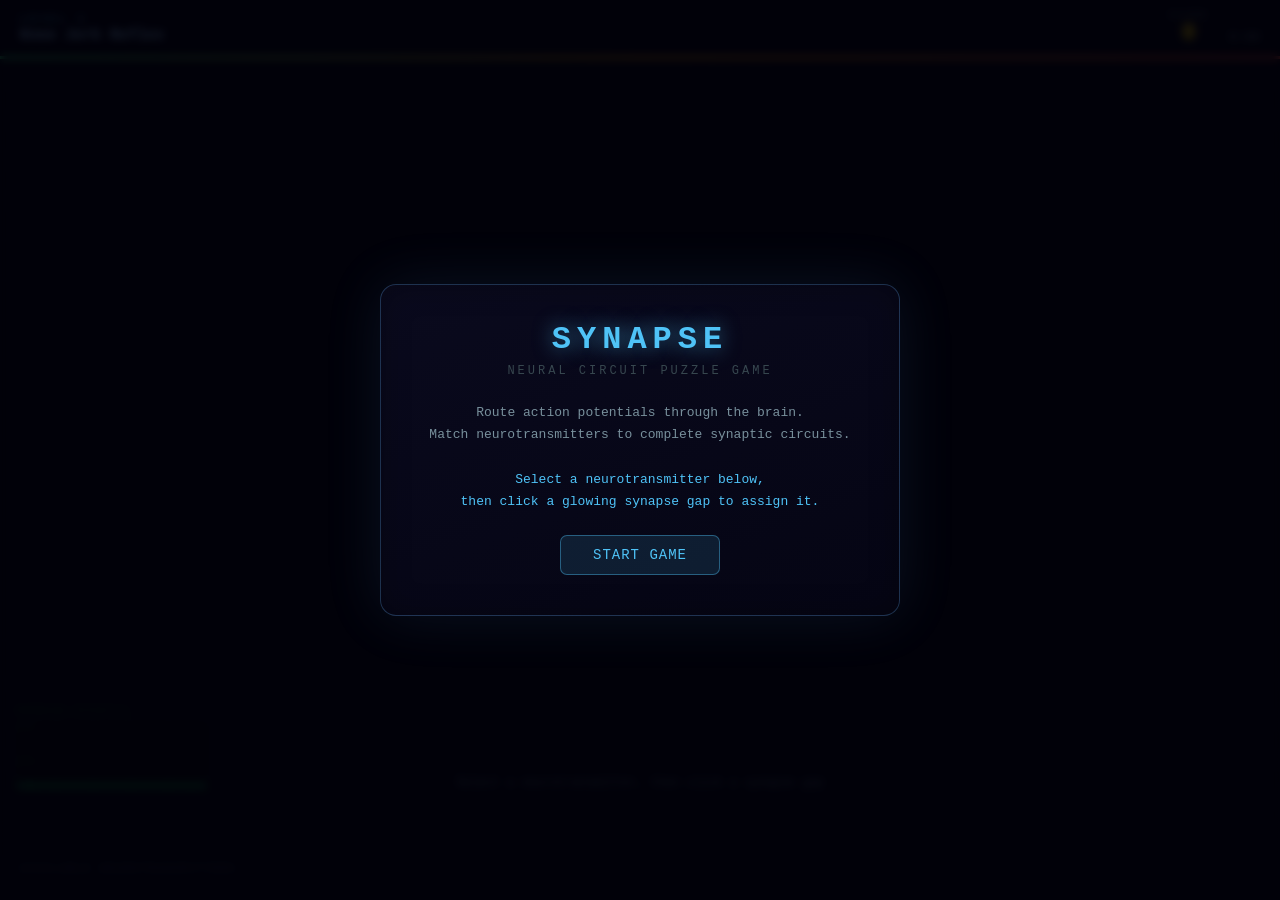
==== commit e31865f7: "Add mobile touch support to SYNAPSE game - touchstart on canvas maps to click handler (tap to select" ====
--- a/neuron-puzzle/index.html
+++ b/neuron-puzzle/index.html
@@ -2,7 +2,7 @@
 <html lang="en">
 <head>
 <meta charset="UTF-8">
-<meta name="viewport" content="width=device-width, initial-scale=1.0">
+<meta name="viewport" content="width=device-width, initial-scale=1.0, user-scalable=no">
 <title>SYNAPSE — Neural Circuit Game</title>
 <style>
 * { margin: 0; padding: 0; box-sizing: border-box; }
@@ -18,7 +18,7 @@
   color: #e0e0f0;
 }
 
-canvas { display: block; }
+canvas { display: block; touch-action: manipulation; }
 
 #topbar {
   position: fixed;
@@ -107,6 +107,7 @@
   flex-wrap: nowrap;
   overflow-x: auto;
   padding-bottom: 2px;
+  -webkit-overflow-scrolling: touch;
 }
 
 .nt-token {
@@ -827,7 +828,7 @@
   isGapHit(mx, my) {
     if (this.isFilled) return false;
     const gp = this.gapPoint;
-    return Math.hypot(gp.x - mx, gp.y - my) < 22;
+    return Math.hypot(gp.x - mx, gp.y - my) < 30;
   }
 
   assign(ntKey, t) {
@@ -2098,6 +2099,17 @@
 
 canvas.addEventListener('click', handleCanvasClick);
 
+// Touch support
+canvas.addEventListener('touchstart', (e) => {
+  e.preventDefault();
+  const touch = e.touches[0];
+  handleCanvasClick({ clientX: touch.clientX, clientY: touch.clientY });
+}, { passive: false });
+
+canvas.addEventListener('touchmove', (e) => {
+  e.preventDefault();
+}, { passive: false });
+
 canvas.addEventListener('mousemove', (e) => {
   const mx = e.clientX, my = e.clientY;
   let hovering = false;
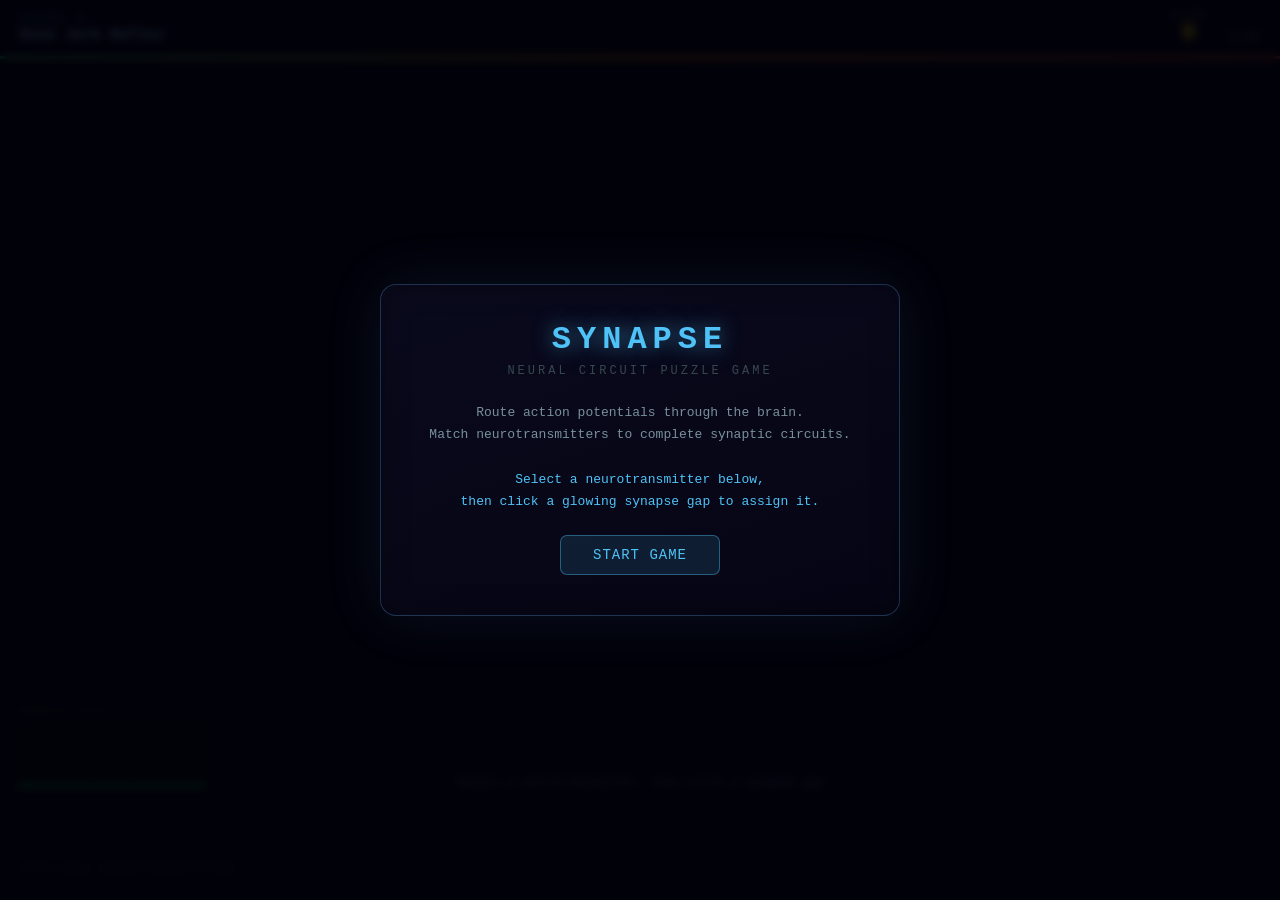
==== commit 818e599b: "Fix start button not responding on initial overlay overlayNextAction was null at startup so overlayA" ====
--- a/neuron-puzzle/index.html
+++ b/neuron-puzzle/index.html
@@ -479,7 +479,7 @@
     <div id="overlayScore"></div>
     <div id="overlayStars"></div>
     <div id="overlayButtons">
-      <button class="btn" onclick="overlayAction()">START GAME</button>
+      <button class="btn" onclick="startGame()">START GAME</button>
     </div>
   </div>
 </div>
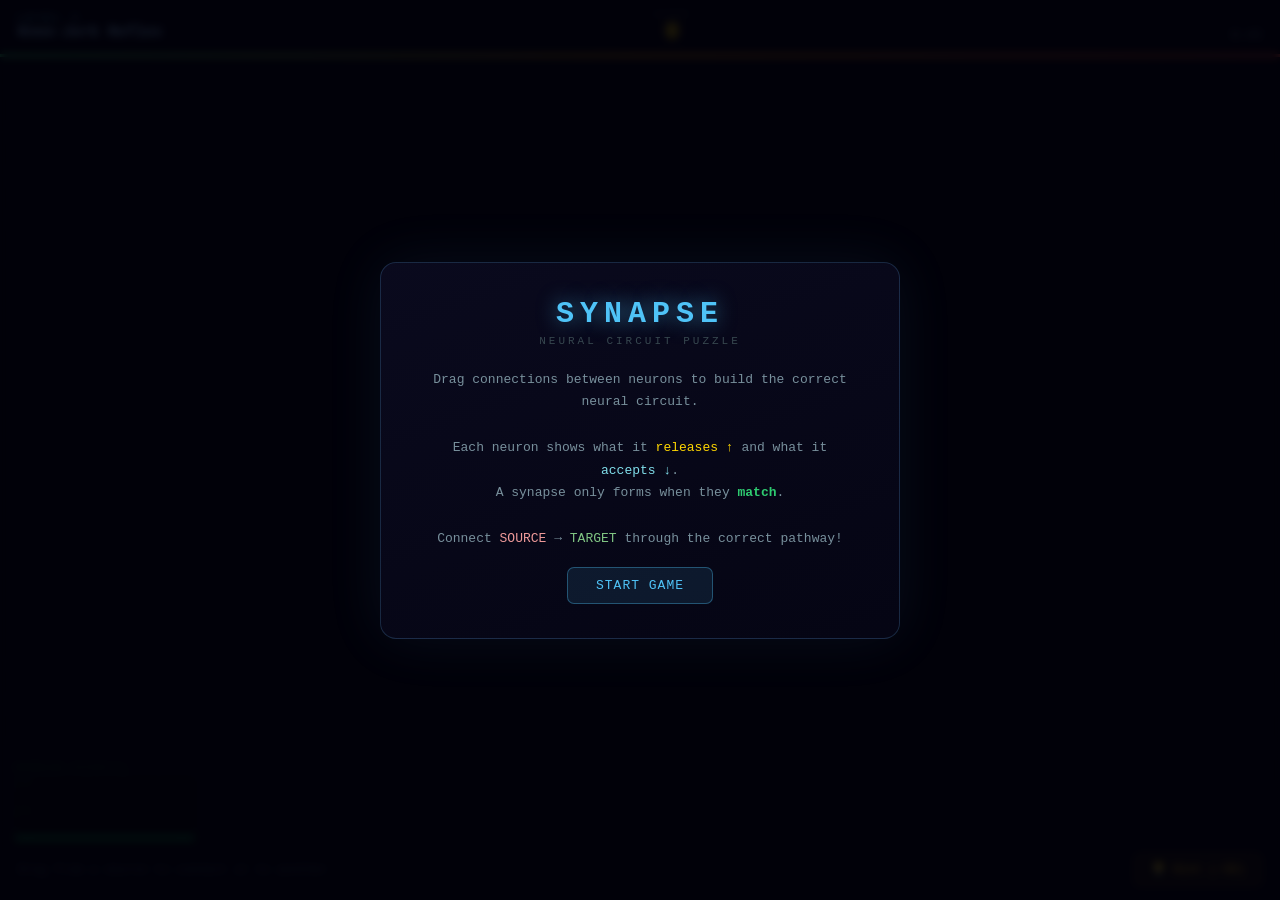
==== commit 14f9434c: "Redesign game: drag-to-connect pathway puzzle mechanic Complete rewrite replacing NT token panel wit" ====
--- a/neuron-puzzle/index.html
+++ b/neuron-puzzle/index.html
@@ -9,2158 +9,1203 @@
 
 body {
   background: #020208;
-  display: flex;
-  justify-content: center;
-  align-items: center;
   min-height: 100vh;
   font-family: 'Courier New', Courier, monospace;
   overflow: hidden;
   color: #e0e0f0;
-}
-
-canvas { display: block; touch-action: manipulation; }
-
+  user-select: none;
+}
+
+canvas {
+  display: block;
+  touch-action: none;
+}
+
+/* ── TOP BAR ── */
 #topbar {
   position: fixed;
   top: 0; left: 0; right: 0;
-  height: 56px;
-  background: linear-gradient(180deg, rgba(2,2,10,0.98) 60%, transparent 100%);
+  height: 54px;
+  background: linear-gradient(180deg, rgba(2,2,10,0.98) 60%, transparent);
   display: flex;
   align-items: center;
   justify-content: space-between;
-  padding: 0 20px;
-  z-index: 10;
+  padding: 0 18px;
+  z-index: 20;
   pointer-events: none;
 }
-
-#levelTitle {
-  font-size: 11px;
-  letter-spacing: 3px;
-  color: #4FC3F7;
-  text-transform: uppercase;
-}
-
-#levelName {
-  font-size: 15px;
-  color: #90CAF9;
-  font-weight: bold;
-  margin-top: 2px;
-}
-
-#scoreDisplay {
-  font-size: 22px;
-  font-weight: bold;
-  color: #FFD700;
-  text-shadow: 0 0 10px rgba(255,215,0,0.5);
-}
-
-#scoreLabel {
-  font-size: 10px;
-  color: #546E7A;
-  letter-spacing: 2px;
-  text-align: center;
-}
-
-#comboDisplay {
-  font-size: 13px;
-  color: #FF6B35;
-  text-align: right;
-  min-height: 18px;
-  text-shadow: 0 0 8px rgba(255,107,53,0.7);
-}
-
-#timerBar {
-  position: fixed;
-  top: 56px; left: 0; right: 0;
-  height: 3px;
-  background: rgba(255,255,255,0.05);
-  z-index: 10;
-}
-
-#timerFill {
-  height: 100%;
-  background: linear-gradient(90deg, #2ECC71, #F39C12, #E74C3C);
-  transition: width 0.1s linear;
-  width: 100%;
-}
-
-#bottomPanel {
+#levelTag  { font-size: 10px; letter-spacing: 3px; color: #4FC3F7; text-transform: uppercase; }
+#levelName { font-size: 15px; color: #90CAF9; font-weight: bold; }
+#scoreBox  { text-align: center; }
+#scoreLabel{ font-size: 9px; color: #37474F; letter-spacing: 2px; }
+#scoreval  { font-size: 22px; font-weight: bold; color: #FFD700; text-shadow: 0 0 10px rgba(255,215,0,.5); }
+#rightBox  { text-align: right; min-width: 80px; }
+#combo     { font-size: 12px; color: #FF6B35; min-height: 16px; text-shadow: 0 0 8px rgba(255,107,53,.7); }
+#timerVal  { font-size: 13px; color: #546E7A; }
+
+/* ── TIMER BAR ── */
+#timerBar  { position: fixed; top: 54px; left: 0; right: 0; height: 3px; background: rgba(255,255,255,.05); z-index: 20; }
+#timerFill { height: 100%; background: linear-gradient(90deg,#2ECC71,#F39C12,#E74C3C); transition: width .1s linear; }
+
+/* ── BOTTOM STRIP ── */
+#bottomStrip {
   position: fixed;
   bottom: 0; left: 0; right: 0;
-  background: linear-gradient(0deg, rgba(2,2,10,0.99) 70%, transparent 100%);
-  padding: 12px 20px 16px;
-  z-index: 10;
-}
-
-#ntLabel {
-  font-size: 10px;
-  color: #37474F;
-  letter-spacing: 2px;
-  text-transform: uppercase;
-  margin-bottom: 8px;
-}
-
-#ntTokens {
+  padding: 10px 18px 14px;
+  background: linear-gradient(0deg, rgba(2,2,10,.98) 60%, transparent);
   display: flex;
   align-items: center;
+  justify-content: space-between;
   gap: 10px;
-  flex-wrap: nowrap;
-  overflow-x: auto;
-  padding-bottom: 2px;
-  -webkit-overflow-scrolling: touch;
-}
-
-.nt-token {
-  display: flex;
-  flex-direction: column;
-  align-items: center;
-  justify-content: center;
-  width: 68px;
-  height: 68px;
-  border-radius: 50%;
-  border: 2px solid rgba(255,255,255,0.15);
+  z-index: 20;
+}
+#instruction {
+  font-size: 12px;
+  color: #37474F;
+  flex: 1;
+}
+#hintBtn {
+  background: rgba(255,193,7,.08);
+  border: 1px solid rgba(255,193,7,.3);
+  color: #FFC107;
+  padding: 8px 16px;
+  border-radius: 6px;
   cursor: pointer;
-  transition: transform 0.15s, box-shadow 0.15s, opacity 0.3s;
-  font-size: 10px;
-  font-weight: bold;
-  text-align: center;
-  user-select: none;
-  flex-shrink: 0;
-  line-height: 1.2;
-  position: relative;
-}
-
-.nt-token .nt-abbr {
-  font-size: 13px;
-  font-weight: bold;
-}
-
-.nt-token .nt-name {
-  font-size: 8px;
-  opacity: 0.7;
-  margin-top: 2px;
-}
-
-.nt-token:hover {
-  transform: scale(1.12) translateY(-4px);
-}
-
-.nt-token.selected {
-  transform: scale(1.18) translateY(-6px);
-  border-color: white;
-  border-width: 3px;
-}
-
-.nt-token.depleted {
-  opacity: 0.25;
-  pointer-events: none;
-}
-
-.nt-count {
-  position: absolute;
-  top: -4px; right: -4px;
-  background: rgba(0,0,0,0.8);
-  border-radius: 50%;
-  width: 18px; height: 18px;
-  font-size: 10px;
-  display: flex;
-  align-items: center;
-  justify-content: center;
-  border: 1px solid rgba(255,255,255,0.2);
-}
-
-#instructionBox {
-  position: fixed;
-  bottom: 102px;
-  left: 50%;
-  transform: translateX(-50%);
-  background: rgba(2,2,10,0.8);
-  border: 1px solid rgba(255,255,255,0.08);
-  border-radius: 6px;
-  padding: 7px 16px;
+  font-family: inherit;
   font-size: 12px;
-  color: #546E7A;
-  pointer-events: none;
-  z-index: 9;
   white-space: nowrap;
 }
-
+#hintBtn:hover { background: rgba(255,193,7,.18); }
 #fireBtn {
-  position: fixed;
-  bottom: 108px;
-  right: 24px;
-  background: rgba(46, 204, 113, 0.15);
+  background: rgba(46,204,113,.12);
   border: 2px solid #2ECC71;
   color: #2ECC71;
-  padding: 11px 26px;
-  border-radius: 8px;
-  cursor: pointer;
-  font-family: inherit;
-  font-size: 15px;
-  font-weight: bold;
-  letter-spacing: 2px;
-  display: none;
-  pointer-events: all;
-  z-index: 20;
-  animation: firePulse 1.2s ease-in-out infinite;
-}
-
-@keyframes firePulse {
-  0%,100% { box-shadow: 0 0 8px rgba(46,204,113,0.4); }
-  50% { box-shadow: 0 0 25px rgba(46,204,113,0.8), 0 0 45px rgba(46,204,113,0.2); }
-}
-
-#overlay {
-  position: fixed;
-  top: 0; left: 0; right: 0; bottom: 0;
-  display: flex;
-  align-items: center;
-  justify-content: center;
-  z-index: 50;
-  background: rgba(2,2,10,0.85);
-  backdrop-filter: blur(4px);
-}
-
-#overlayCard {
-  background: linear-gradient(160deg, rgba(10,10,30,0.98), rgba(5,5,20,0.98));
-  border: 1px solid rgba(100,181,246,0.25);
-  border-radius: 16px;
-  padding: 36px 44px;
-  text-align: center;
-  max-width: 520px;
-  width: 90%;
-  box-shadow: 0 0 60px rgba(100,181,246,0.1), inset 0 0 30px rgba(0,0,0,0.3);
-}
-
-#overlayCard h1 {
-  font-size: 32px;
-  letter-spacing: 6px;
-  color: #4FC3F7;
-  text-shadow: 0 0 20px rgba(79,195,247,0.6);
-  margin-bottom: 6px;
-}
-
-#overlayCard .subtitle {
-  font-size: 12px;
-  letter-spacing: 3px;
-  color: #37474F;
-  margin-bottom: 24px;
-}
-
-#overlayCard h2 {
-  font-size: 22px;
-  color: #64B5F6;
-  margin-bottom: 10px;
-}
-
-#overlayBody {
-  font-size: 13px;
-  line-height: 1.7;
-  color: #78909C;
-  margin-bottom: 18px;
-}
-
-#overlayFact {
-  background: rgba(0,60,30,0.25);
-  border: 1px solid rgba(102,187,106,0.2);
-  border-radius: 8px;
-  padding: 12px 16px;
-  font-size: 12px;
-  color: #66BB6A;
-  line-height: 1.6;
-  margin-bottom: 20px;
-  text-align: left;
-  display: none;
-}
-
-#overlayFact::before {
-  content: '🧬 ';
-}
-
-#overlayScore {
-  font-size: 28px;
-  color: #FFD700;
-  font-weight: bold;
-  margin-bottom: 6px;
-  display: none;
-  text-shadow: 0 0 15px rgba(255,215,0,0.5);
-}
-
-#overlayStars {
-  font-size: 28px;
-  margin-bottom: 16px;
-  display: none;
-}
-
-.btn {
-  background: rgba(79,195,247,0.12);
-  border: 1px solid rgba(79,195,247,0.4);
-  color: #4FC3F7;
-  padding: 11px 32px;
+  padding: 9px 22px;
   border-radius: 7px;
   cursor: pointer;
   font-family: inherit;
   font-size: 14px;
+  font-weight: bold;
+  letter-spacing: 2px;
+  display: none;
+  animation: firePulse 1.2s ease-in-out infinite;
+}
+@keyframes firePulse {
+  0%,100% { box-shadow: 0 0 8px rgba(46,204,113,.4); }
+  50%      { box-shadow: 0 0 24px rgba(46,204,113,.9), 0 0 44px rgba(46,204,113,.2); }
+}
+
+/* ── OSCILLOSCOPE ── */
+#oscWrap {
+  position: fixed;
+  bottom: 56px; left: 14px;
+  z-index: 19;
+}
+#oscLbl { font-size: 9px; color: #1B5E20; letter-spacing: 1px; margin-bottom: 3px; }
+#oscCvs { border: 1px solid rgba(0,200,83,.2); border-radius: 4px; background: rgba(0,0,0,.6); display: block; }
+
+/* ── LEVEL PROGRESS ── */
+#progDots { display: flex; gap: 4px; }
+.pdot { width: 7px; height: 7px; border-radius: 50%; background: rgba(255,255,255,.1); }
+.pdot.done    { background: #2ECC71; }
+.pdot.current { background: #4FC3F7; }
+
+/* ── OVERLAY ── */
+#overlay {
+  position: fixed; inset: 0;
+  display: flex; align-items: center; justify-content: center;
+  z-index: 50;
+  background: rgba(2,2,10,.85);
+  backdrop-filter: blur(4px);
+}
+#card {
+  background: linear-gradient(160deg,rgba(10,10,30,.98),rgba(5,5,20,.98));
+  border: 1px solid rgba(100,181,246,.2);
+  border-radius: 16px;
+  padding: 34px 42px;
+  text-align: center;
+  max-width: 520px; width: 90%;
+  box-shadow: 0 0 60px rgba(100,181,246,.08);
+}
+#card h1 { font-size: 30px; letter-spacing: 6px; color: #4FC3F7; text-shadow: 0 0 20px rgba(79,195,247,.6); margin-bottom: 4px; }
+#card .sub { font-size: 11px; letter-spacing: 3px; color: #37474F; margin-bottom: 22px; }
+#card h2 { font-size: 20px; color: #64B5F6; margin-bottom: 10px; }
+#cardBody { font-size: 13px; line-height: 1.75; color: #78909C; margin-bottom: 16px; }
+#cardFact {
+  background: rgba(0,60,30,.25);
+  border: 1px solid rgba(102,187,106,.2);
+  border-radius: 8px;
+  padding: 11px 15px;
+  font-size: 12px; color: #66BB6A; line-height: 1.6;
+  margin-bottom: 18px; text-align: left; display: none;
+}
+#cardFact::before { content: '🧬  '; }
+#cardScore { font-size: 26px; color: #FFD700; font-weight: bold; margin-bottom: 6px; display: none; text-shadow: 0 0 12px rgba(255,215,0,.5); }
+#cardStars { font-size: 26px; margin-bottom: 14px; display: none; }
+#cardBtns  { display: flex; gap: 8px; justify-content: center; flex-wrap: wrap; }
+
+.btn {
+  background: rgba(79,195,247,.1);
+  border: 1px solid rgba(79,195,247,.35);
+  color: #4FC3F7;
+  padding: 10px 28px;
+  border-radius: 7px;
+  cursor: pointer;
+  font-family: inherit;
+  font-size: 13px;
   letter-spacing: 1px;
-  transition: all 0.2s;
-  margin: 4px;
-}
-
-.btn:hover {
-  background: rgba(79,195,247,0.25);
-  box-shadow: 0 0 15px rgba(79,195,247,0.3);
-}
-
-.btn.danger {
-  border-color: rgba(239,83,80,0.4);
-  color: #EF5350;
-  background: rgba(239,83,80,0.1);
-}
-
-.btn.danger:hover {
-  background: rgba(239,83,80,0.2);
-  box-shadow: 0 0 15px rgba(239,83,80,0.3);
-}
-
-#levelSelect {
-  display: flex;
-  flex-wrap: wrap;
-  gap: 8px;
-  justify-content: center;
-  margin: 16px 0;
-}
-
-.level-btn {
-  width: 44px; height: 44px;
-  border-radius: 50%;
-  border: 1px solid rgba(79,195,247,0.3);
-  background: rgba(79,195,247,0.08);
-  color: #4FC3F7;
-  font-family: inherit;
-  font-size: 14px;
-  cursor: pointer;
-  display: flex; align-items: center; justify-content: center;
-  transition: all 0.2s;
-}
-
-.level-btn:hover {
-  background: rgba(79,195,247,0.2);
-  transform: scale(1.1);
-}
-
-.level-btn.locked {
-  border-color: rgba(255,255,255,0.08);
-  color: rgba(255,255,255,0.15);
-  cursor: not-allowed;
-}
-
-.level-btn.locked:hover { transform: none; background: rgba(79,195,247,0.08); }
-
-#tooltip {
+  transition: all .2s;
+}
+.btn:hover { background: rgba(79,195,247,.22); box-shadow: 0 0 14px rgba(79,195,247,.3); }
+.btn.sec   { border-color: rgba(239,83,80,.35); color: #EF5350; background: rgba(239,83,80,.08); }
+.btn.sec:hover { background: rgba(239,83,80,.18); }
+
+/* ── TOOLTIP ── */
+#tip {
   position: fixed;
-  background: rgba(2,2,10,0.97);
-  border: 1px solid rgba(255,255,255,0.12);
+  background: rgba(2,2,10,.97);
+  border: 1px solid rgba(255,255,255,.1);
   border-radius: 8px;
-  padding: 10px 14px;
-  font-size: 11px;
-  line-height: 1.6;
+  padding: 9px 13px;
+  font-size: 11px; line-height: 1.6;
   pointer-events: none;
   display: none;
-  max-width: 230px;
+  max-width: 220px;
   z-index: 200;
   color: #90A4AE;
 }
-
-#tooltip strong {
-  display: block;
-  font-size: 13px;
-  margin-bottom: 4px;
-}
-
-#oscContainer {
-  position: fixed;
-  bottom: 108px;
-  left: 16px;
-  z-index: 9;
-}
-
-#oscLabel {
-  font-size: 9px;
-  color: #1B5E20;
-  letter-spacing: 1px;
-  margin-bottom: 4px;
-}
-
-#oscCanvas {
-  border: 1px solid rgba(0,200,83,0.2);
-  border-radius: 4px;
-  background: rgba(0,0,0,0.6);
-}
-
-.feedback-text {
-  position: fixed;
-  pointer-events: none;
-  font-weight: bold;
-  font-size: 18px;
-  z-index: 100;
-  animation: floatUp 1.2s ease-out forwards;
-}
-
+#tip strong { display: block; font-size: 13px; margin-bottom: 3px; }
+
+/* feedback floaties */
+.fb {
+  position: fixed; pointer-events: none;
+  font-weight: bold; font-size: 17px; z-index: 100;
+  animation: floatUp 1.1s ease-out forwards;
+}
 @keyframes floatUp {
-  0% { opacity: 1; transform: translateY(0) scale(1); }
-  100% { opacity: 0; transform: translateY(-60px) scale(1.2); }
-}
-
-#levelProgress {
-  display: flex;
-  gap: 4px;
-  align-items: center;
-}
-
-.prog-dot {
-  width: 8px; height: 8px;
-  border-radius: 50%;
-  background: rgba(255,255,255,0.1);
-  transition: background 0.3s;
-}
-
-.prog-dot.done { background: #2ECC71; }
-.prog-dot.current { background: #4FC3F7; }
+  0%   { opacity: 1; transform: translateY(0) scale(1); }
+  100% { opacity: 0; transform: translateY(-55px) scale(1.15); }
+}
 </style>
 </head>
 <body>
-
-<canvas id="gameCanvas"></canvas>
+<canvas id="c"></canvas>
 
 <div id="topbar">
   <div>
-    <div id="levelTitle">LEVEL 1</div>
-    <div id="levelName">Knee Jerk Reflex</div>
+    <div id="levelTag">LEVEL 1</div>
+    <div id="levelName">Knee-Jerk Reflex</div>
   </div>
-  <div style="display:flex; align-items:center; gap:20px;">
-    <div id="levelProgress"></div>
-    <div style="text-align:center;">
-      <div id="scoreLabel">SCORE</div>
-      <div id="scoreDisplay">0</div>
-    </div>
-    <div style="text-align:right;">
-      <div id="comboDisplay"></div>
-      <div id="timerDisplay" style="font-size:13px; color:#546E7A;">0:00</div>
-    </div>
+  <div id="scoreBox">
+    <div id="scoreLabel">SCORE</div>
+    <div id="scoreval">0</div>
+  </div>
+  <div id="rightBox">
+    <div id="combo"></div>
+    <div id="timerVal">0:45</div>
+    <div id="progDots"></div>
   </div>
 </div>
-
 <div id="timerBar"><div id="timerFill"></div></div>
 
-<div id="oscContainer">
-  <div id="oscLabel">MEMBRANE POTENTIAL</div>
-  <canvas id="oscCanvas" width="190" height="70"></canvas>
+<div id="oscWrap">
+  <div id="oscLbl">MEMBRANE POTENTIAL</div>
+  <canvas id="oscCvs" width="180" height="66"></canvas>
 </div>
 
-<button id="fireBtn" onclick="fireCircuit()">⚡ FIRE!</button>
-
-<div id="instructionBox">Select a neurotransmitter, then click a synapse gap</div>
-
-<div id="bottomPanel">
-  <div id="ntLabel">Available Neurotransmitters</div>
-  <div id="ntTokens"></div>
+<div id="bottomStrip">
+  <div id="instruction">Drag from a neuron to connect it to another</div>
+  <button id="hintBtn" onclick="useHint()">💡 Hint (−50)</button>
+  <button id="fireBtn" onclick="fireCircuit()">⚡ FIRE!</button>
 </div>
 
 <div id="overlay">
-  <div id="overlayCard">
+  <div id="card">
     <h1>SYNAPSE</h1>
-    <div class="subtitle">NEURAL CIRCUIT PUZZLE GAME</div>
-    <div id="overlayBody">
-      Route action potentials through the brain.<br>
-      Match neurotransmitters to complete synaptic circuits.<br><br>
-      <span style="color:#4FC3F7;">Select a neurotransmitter below,<br>then click a glowing synapse gap to assign it.</span>
+    <div class="sub">NEURAL CIRCUIT PUZZLE</div>
+    <h2 id="cardTitle" style="display:none"></h2>
+    <div id="cardBody">
+      Drag connections between neurons to build the correct neural circuit.<br><br>
+      Each neuron shows what it <span style="color:#FFD700">releases ↑</span> and what it <span style="color:#80DEEA">accepts ↓</span>.<br>
+      A synapse only forms when they <strong style="color:#2ECC71">match</strong>.<br><br>
+      Connect <span style="color:#EF9A9A">SOURCE</span> → <span style="color:#81C784">TARGET</span> through the correct pathway!
     </div>
-    <div id="overlayFact"></div>
-    <div id="overlayScore"></div>
-    <div id="overlayStars"></div>
-    <div id="overlayButtons">
+    <div id="cardFact"></div>
+    <div id="cardScore"></div>
+    <div id="cardStars"></div>
+    <div id="cardBtns">
       <button class="btn" onclick="startGame()">START GAME</button>
     </div>
   </div>
 </div>
 
-<div id="tooltip"></div>
+<div id="tip"></div>
 
 <script>
-// ============================================================
-//  SYNAPSE — Neural Circuit Puzzle Game
-//  Neurophysiologically Accurate Edition
-// ============================================================
-
-const canvas = document.getElementById('gameCanvas');
-const ctx = canvas.getContext('2d');
-const oscCanvas = document.getElementById('oscCanvas');
-const oscCtx = oscCanvas.getContext('2d');
-
-canvas.width = window.innerWidth;
-canvas.height = window.innerHeight;
-
-const W = canvas.width, H = canvas.height;
-const CX = W/2, CH = H/2;
-const TOP_H = 59, BOT_H = 98;
-const PLAY_W = W, PLAY_H = H - TOP_H - BOT_H;
-const PLAY_Y = TOP_H;
-
-window.addEventListener('resize', () => {
-  canvas.width = window.innerWidth;
-  canvas.height = window.innerHeight;
-});
-
-// ============================================================
-//  NEUROTRANSMITTER DATA
-// ============================================================
-
+// ══════════════════════════════════════════════════════════════
+//  SYNAPSE  —  Neural Circuit Puzzle Game  (drag-to-connect)
+// ══════════════════════════════════════════════════════════════
+
+const cvs = document.getElementById('c');
+const ctx = cvs.getContext('2d');
+const oscCvs = document.getElementById('oscCvs');
+const oscCtx = oscCvs.getContext('2d');
+
+function resize() { cvs.width = innerWidth; cvs.height = innerHeight; }
+resize();
+addEventListener('resize', resize);
+
+const W = () => cvs.width, H = () => cvs.height;
+const CX = () => W()/2;
+const TOP = 57, BOT = 52;
+
+// ── UTILS ────────────────────────────────────────────────────
+const lerp  = (a,b,t) => a+(b-a)*t;
+const clamp = (v,lo,hi) => Math.max(lo,Math.min(hi,v));
+const dist  = (a,b) => Math.hypot(a.x-b.x, a.y-b.y);
+const rand  = (lo,hi) => lo+Math.random()*(hi-lo);
+
+function hexToRgb(hex) {
+  const r=parseInt(hex.slice(1,3),16), g=parseInt(hex.slice(3,5),16), b=parseInt(hex.slice(5,7),16);
+  return [r,g,b];
+}
+function rgba(hex,a) { const [r,g,b]=hexToRgb(hex); return `rgba(${r},${g},${b},${a})`; }
+
+// ── NT DATA ──────────────────────────────────────────────────
 const NT = {
-  GLU: {
-    key: 'GLU', abbr: 'Glu', name: 'Glutamate',
-    color: '#FFD700', glow: 'rgba(255,215,0,0.5)',
-    effect: 'excitatory',
-    receptor: 'AMPA / NMDA',
-    desc: 'Primary excitatory NT in the CNS. Activates AMPA & NMDA receptors, causing Na⁺ influx and depolarization.',
-    mv: +18
+  GLU:  { abbr:'Glu',  name:'Glutamate',      color:'#FFD700', effect:'excitatory',  receptor:'AMPA/NMDA', desc:'Primary excitatory NT. Na⁺ influx → depolarization.' },
+  GABA: { abbr:'GABA', name:'GABA',           color:'#FF6B6B', effect:'inhibitory',  receptor:'GABA-A',    desc:'Primary inhibitory NT. Cl⁻ influx → hyperpolarization.' },
+  ACH:  { abbr:'ACh',  name:'Acetylcholine',  color:'#00CED1', effect:'excitatory',  receptor:'nAChR',     desc:'NMJ transmitter. Triggers muscle contraction.' },
+  DA:   { abbr:'DA',   name:'Dopamine',       color:'#CE93D8', effect:'modulatory',  receptor:'D1/D2',     desc:'Reward & motor modulator. D1 excitatory, D2 inhibitory.' },
+  SP:   { abbr:'SP',   name:'Substance P',    color:'#FF69B4', effect:'excitatory',  receptor:'NK1',       desc:'Pain amplifier. Released by C-fibers at dorsal horn.' },
+  NE:   { abbr:'NE',   name:'Norepinephrine', color:'#FFA040', effect:'excitatory',  receptor:'α₁/β₁',    desc:'Fight-or-flight. Increases HR & alertness.' },
+  SERO: { abbr:'5-HT', name:'Serotonin',      color:'#69FF69', effect:'modulatory',  receptor:'5-HT₁/₂',  desc:'Mood regulator. Low levels linked to depression.' },
+};
+
+// ── NEURON TYPE COLORS ───────────────────────────────────────
+const NTYPE = {
+  SENSORY:    { color:'#4FC3F7', label:'Sensory' },
+  INTER:      { color:'#CE93D8', label:'Interneuron' },
+  MOTOR:      { color:'#81C784', label:'Motor' },
+  INHIBITORY: { color:'#EF9A9A', label:'Inhibitory' },
+  RELAY:      { color:'#80DEEA', label:'Relay' },
+  DOPAMINE:   { color:'#CE93D8', label:'Dopaminergic' },
+  CORTICAL:   { color:'#FFCC02', label:'Cortical' },
+  MUSCLE:     { color:'#A5D6A7', label:'Muscle Fiber' },
+};
+
+// ── PARTICLES ────────────────────────────────────────────────
+const particles = [];
+function spawnBurst(x,y,color,n=14,spd=0.13) {
+  for(let i=0;i<n;i++){
+    const a=(Math.PI*2*i/n)+rand(-0.3,0.3), s=spd*rand(0.5,1.5);
+    particles.push({x,y,vx:Math.cos(a)*s,vy:Math.sin(a)*s,color,life:rand(400,900),max:900,size:rand(2,4)});
+  }
+}
+function spawnVesicles(x1,y1,x2,y2,color,n=18){
+  for(let i=0;i<n;i++){
+    const t=rand(0,1), px=lerp(x1,x2,t)+rand(-6,6), py=lerp(y1,y2,t)+rand(-6,6);
+    const d=Math.hypot(x2-x1,y2-y1);
+    particles.push({x:px,y:py,vx:(x2-x1)/d*rand(.03,.1),vy:(y2-y1)/d*rand(.03,.1),color,life:rand(500,1300),max:1300,size:rand(1.5,3)});
+  }
+}
+function updateParticles(dt){
+  for(let i=particles.length-1;i>=0;i--){
+    const p=particles[i];
+    p.x+=p.vx*dt; p.y+=p.vy*dt; p.vy+=0.018*dt/16; p.life-=dt;
+    if(p.life<=0) particles.splice(i,1);
+  }
+}
+function drawParticles(){
+  for(const p of particles){
+    const a=clamp(p.life/p.max,0,1);
+    ctx.save(); ctx.globalAlpha=a;
+    ctx.shadowColor=p.color; ctx.shadowBlur=6;
+    ctx.fillStyle=p.color;
+    ctx.beginPath(); ctx.arc(p.x,p.y,p.size*a,0,Math.PI*2); ctx.fill();
+    ctx.restore();
+  }
+}
+
+// ── NEURON CLASS ─────────────────────────────────────────────
+class Neuron {
+  constructor(cfg){
+    Object.assign(this, {
+      id:'', type:'INTER', label:'', sublabel:'',
+      releases:null, accepts:null,
+      isSource:false, isTarget:false, isDistractor:false,
+      r:33, pulse:0, fired:false, fireT:0,
+    }, cfg);
+    // position set by level loader from (fx,fy)
+  }
+  get tc(){ return NTYPE[this.type]||NTYPE.INTER; }
+  update(t){ this.pulse=Math.sin(t*.0014+this.x*.009)*.5+.5; }
+
+  draw(t){
+    const {x,y,r} = this;
+    const col = this.tc.color;
+    const fireAmt = this.fired ? clamp(1-(t-this.fireT)/900,0,1) : 0;
+    const breath = 1 + this.pulse*.045;
+
+    ctx.save();
+    // outer glow
+    ctx.shadowColor = col;
+    ctx.shadowBlur = 16 + this.pulse*8 + fireAmt*38;
+
+    // cell body
+    const g = ctx.createRadialGradient(x-r*.28,y-r*.28,0, x,y, r*breath);
+    g.addColorStop(0, rgba(col, .52+fireAmt*.38));
+    g.addColorStop(.6, rgba(col, .16+fireAmt*.22));
+    g.addColorStop(1, rgba(col, .03));
+    ctx.fillStyle=g;
+    ctx.beginPath(); ctx.arc(x,y,r*breath,0,Math.PI*2); ctx.fill();
+
+    // ring
+    ctx.shadowBlur=0;
+    ctx.strokeStyle=rgba(col,.45+fireAmt*.55);
+    ctx.lineWidth=1.5+fireAmt*2;
+    ctx.beginPath(); ctx.arc(x,y,r*breath,0,Math.PI*2); ctx.stroke();
+
+    // nucleus
+    ctx.shadowColor=col; ctx.shadowBlur=7+fireAmt*18;
+    const ng=ctx.createRadialGradient(x-r*.1,y-r*.1,0, x,y, r*.36);
+    ng.addColorStop(0,rgba(col,.88+fireAmt*.12));
+    ng.addColorStop(1,rgba(col,.18));
+    ctx.fillStyle=ng;
+    ctx.beginPath(); ctx.arc(x,y,r*.36,0,Math.PI*2); ctx.fill();
+
+    // fire ring
+    if(fireAmt>.01){
+      ctx.shadowBlur=18;
+      ctx.strokeStyle=rgba('#FFF',fireAmt*.75);
+      ctx.lineWidth=3;
+      ctx.beginPath(); ctx.arc(x,y,r+(1-fireAmt)*42,0,Math.PI*2); ctx.stroke();
+    }
+    ctx.restore();
+
+    // SOURCE / TARGET badge
+    if(this.isSource || this.isTarget){
+      const bCol = this.isSource ? '#EF9A9A' : '#81C784';
+      const bTxt = this.isSource ? 'SOURCE' : 'TARGET';
+      const pulse2 = Math.sin(t*.002+this.x*.005)*.5+.5;
+      ctx.save();
+      ctx.shadowColor=bCol; ctx.shadowBlur=8+pulse2*10;
+      ctx.strokeStyle=rgba(bCol,.6+pulse2*.4);
+      ctx.lineWidth=2;
+      ctx.setLineDash([4,4]);
+      ctx.beginPath(); ctx.arc(x,y,r+10+pulse2*3,0,Math.PI*2); ctx.stroke();
+      ctx.setLineDash([]);
+      ctx.shadowBlur=0;
+      ctx.fillStyle=bCol;
+      ctx.font='bold 9px Courier New';
+      ctx.textAlign='center';
+      ctx.fillText(bTxt, x, y-r-16);
+      ctx.restore();
+    }
+
+    // NT RELEASE badge (top right of neuron)
+    if(this.releases){
+      this.drawBadge(this.releases, x+r*.65, y-r*.65, true);
+    }
+    // ACCEPTS badge (bottom left)
+    if(this.accepts){
+      this.drawBadge(this.accepts, x-r*.65, y+r*.65, false);
+    }
+
+    // label
+    ctx.save();
+    ctx.font='bold 11px Courier New';
+    ctx.textAlign='center';
+    ctx.fillStyle=rgba(col,.88);
+    ctx.shadowColor=col; ctx.shadowBlur=5;
+    const lines=this.label.split('\n');
+    lines.forEach((l,i)=>ctx.fillText(l,x,y+r+16+i*13));
+    if(this.sublabel){
+      ctx.font='9px Courier New';
+      ctx.fillStyle=rgba(col,.5);
+      ctx.shadowBlur=0;
+      ctx.fillText(this.sublabel,x,y+r+16+lines.length*13+1);
+    }
+    ctx.restore();
+  }
+
+  drawBadge(ntKey, bx, by, isRelease){
+    const nt=NT[ntKey]; if(!nt) return;
+    const r=11;
+    ctx.save();
+    ctx.shadowColor=nt.color; ctx.shadowBlur=isRelease?10:4;
+    ctx.fillStyle=isRelease ? rgba(nt.color,.8) : rgba(nt.color,.08);
+    ctx.strokeStyle=rgba(nt.color, isRelease?.9:.5);
+    ctx.lineWidth=1.5;
+    ctx.beginPath(); ctx.arc(bx,by,r,0,Math.PI*2);
+    ctx.fill(); ctx.stroke();
+    ctx.shadowBlur=0;
+    ctx.fillStyle=isRelease?'#000':nt.color;
+    ctx.font=`bold 8px Courier New`;
+    ctx.textAlign='center'; ctx.textBaseline='middle';
+    ctx.fillText(nt.abbr, bx, by);
+    // tiny arrow
+    ctx.fillStyle=rgba(nt.color,.5);
+    ctx.font='7px Courier New';
+    ctx.fillText(isRelease?'▲':'▼', bx, by+(isRelease?-r-5:r+4));
+    ctx.textBaseline='alphabetic';
+    ctx.restore();
+  }
+
+  fireNow(t){
+    this.fired=true; this.fireT=t;
+    spawnBurst(this.x,this.y,this.tc.color,16,.16);
+  }
+  hit(x,y){ return dist(this,{x,y})<this.r+12; }
+}
+
+// ── CONNECTION CLASS ──────────────────────────────────────────
+class Connection {
+  constructor(pre,post){
+    this.pre=pre; this.post=post;
+    this.id=`${pre.id}-${post.id}`;
+    this.nt=pre.releases;
+    this.birthT=performance.now();
+    this.alpha=0;
+  }
+  get midpoint(){
+    return { x:(this.pre.x+this.post.x)/2, y:(this.pre.y+this.post.y)/2 };
+  }
+  isMidHit(mx,my){ return dist(this.midpoint,{x:mx,y:my})<16; }
+
+  draw(t){
+    const {pre,post,nt}=this;
+    const col=NT[nt]?.color||'#FFF';
+    const age=t-this.birthT;
+    this.alpha=clamp(age/300,0,1);
+
+    const dx=post.x-pre.x, dy=post.y-pre.y;
+    const len=Math.hypot(dx,dy);
+    const ux=dx/len, uy=dy/len;
+    const sx=pre.x+ux*(pre.r+5), sy=pre.y+uy*(pre.r+5);
+    const ex=post.x-ux*(post.r+5), ey=post.y-uy*(post.r+5);
+
+    // curve control point (slight arc)
+    const perp={x:-uy,y:ux};
+    const bulge=Math.min(len*.15,40);
+    const cx2=(sx+ex)/2+perp.x*bulge, cy2=(sy+ey)/2+perp.y*bulge;
+
+    ctx.save();
+    ctx.globalAlpha=this.alpha;
+    ctx.shadowColor=col; ctx.shadowBlur=10;
+    ctx.strokeStyle=rgba(col,.75);
+    ctx.lineWidth=2.5; ctx.lineCap='round';
+    ctx.beginPath();
+    ctx.moveTo(sx,sy);
+    ctx.quadraticCurveTo(cx2,cy2,ex,ey);
+    ctx.stroke();
+    ctx.restore();
+
+    // arrow at 70% along curve
+    if(this.alpha>.5){
+      const at=.7;
+      const ax=lerp(lerp(sx,cx2,at),lerp(cx2,ex,at),at);
+      const ay=lerp(lerp(sy,cy2,at),lerp(cy2,ey,at),at);
+      const tax=lerp(cx2,ex,at)-lerp(sx,cx2,at);
+      const tay=lerp(cy2,ey,at)-lerp(sy,cy2,at);
+      const tl=Math.hypot(tax,tay);
+      drawArrow(ax,ay,tax/tl,tay/tl,col,this.alpha);
+    }
+
+    // delete hotspot
+    const mp=this.midpoint;
+    ctx.save();
+    ctx.globalAlpha=0.25*this.alpha;
+    ctx.strokeStyle='#EF5350'; ctx.lineWidth=1;
+    ctx.beginPath(); ctx.arc(mp.x,mp.y,9,0,Math.PI*2); ctx.stroke();
+    ctx.restore();
+  }
+}
+
+function drawArrow(x,y,ux,uy,col,a=1){
+  const s=7, perp={x:-uy,y:ux};
+  ctx.save();
+  ctx.globalAlpha=a;
+  ctx.shadowColor=col; ctx.shadowBlur=7;
+  ctx.fillStyle=rgba(col,.8);
+  ctx.beginPath();
+  ctx.moveTo(x+ux*s, y+uy*s);
+  ctx.lineTo(x-ux*s+perp.x*s*.55, y-uy*s+perp.y*s*.55);
+  ctx.lineTo(x-ux*s-perp.x*s*.55, y-uy*s-perp.y*s*.55);
+  ctx.closePath(); ctx.fill();
+  ctx.restore();
+}
+
+// ── DRAG WIRE ─────────────────────────────────────────────────
+function drawDragWire(x1,y1,x2,y2,col,t){
+  const dx=x2-x1, dy=y2-y1;
+  const len=Math.hypot(dx,dy); if(len<2) return;
+  const ux=dx/len, uy=dy/len;
+  const perp={x:-uy,y:ux};
+  const bulge=Math.min(len*.15,40);
+  const cx=(x1+x2)/2+perp.x*bulge, cy=(y1+y2)/2+perp.y*bulge;
+
+  ctx.save();
+  ctx.shadowColor=col; ctx.shadowBlur=14;
+  ctx.strokeStyle=rgba(col,.7);
+  ctx.lineWidth=2.5; ctx.lineCap='round';
+  ctx.setLineDash([8,6]);
+  ctx.lineDashOffset=-(t*.04%14);
+  ctx.beginPath();
+  ctx.moveTo(x1,y1);
+  ctx.quadraticCurveTo(cx,cy,x2,y2);
+  ctx.stroke();
+  ctx.setLineDash([]);
+
+  // endpoint glow
+  ctx.shadowBlur=20;
+  ctx.fillStyle=rgba(col,.55);
+  ctx.beginPath(); ctx.arc(x2,y2,7,0,Math.PI*2); ctx.fill();
+  ctx.restore();
+}
+
+// ── ACTION POTENTIAL TRACER ───────────────────────────────────
+class APTracer {
+  constructor(path){
+    this.path=path; this.segIdx=0; this.segT=0; this.done=false;
+    this.trail=[];
+  }
+  update(dt,t){
+    if(this.done) return;
+    this.segT+=dt*.0019;
+    if(this.segT>=1){
+      this.segT=0; this.segIdx++;
+      if(this.segIdx>=this.path.length-1){
+        this.done=true; this.segIdx=this.path.length-2; this.segT=1; return;
+      }
+      const n=this.path[this.segIdx+1];
+      if(n){ n.fireNow(t);
+        const col=NT[this.path[this.segIdx].releases]?.color||'#FFF';
+        spawnVesicles(this.path[this.segIdx].x,this.path[this.segIdx].y,n.x,n.y,col,18);
+      }
+    }
+    const a=this.path[this.segIdx], b=this.path[this.segIdx+1];
+    if(a&&b){ this.trail.push({x:lerp(a.x,b.x,this.segT),y:lerp(a.y,b.y,this.segT),t}); }
+    if(this.trail.length>28) this.trail.shift();
+  }
+  draw(t){
+    const a=this.path[this.segIdx], b=this.path[this.segIdx+1];
+    if(!a||!b) return;
+    const px=lerp(a.x,b.x,this.segT), py=lerp(a.y,b.y,this.segT);
+    for(const tp of this.trail){
+      const age=t-tp.t, al=clamp(1-age/280,0,1);
+      ctx.save(); ctx.globalAlpha=al*.45;
+      ctx.shadowColor='#FFF'; ctx.shadowBlur=14;
+      ctx.fillStyle='#FFF';
+      ctx.beginPath(); ctx.arc(tp.x,tp.y,4*al,0,Math.PI*2); ctx.fill();
+      ctx.restore();
+    }
+    ctx.save();
+    ctx.shadowColor='#FFF'; ctx.shadowBlur=38;
+    ctx.fillStyle='#FFF';
+    ctx.beginPath(); ctx.arc(px,py,9,0,Math.PI*2); ctx.fill();
+    ctx.shadowBlur=14; ctx.fillStyle='#E3F2FD';
+    ctx.beginPath(); ctx.arc(px,py,5,0,Math.PI*2); ctx.fill();
+    ctx.restore();
+  }
+}
+
+// ── OSCILLOSCOPE ──────────────────────────────────────────────
+const osc = (() => {
+  const data=new Float32Array(180).fill(-70);
+  let pos=0, triggered=false, phase='resting', prog=0;
+  return {
+    trigger(){ triggered=true; phase='depolarizing'; prog=0; },
+    update(dt){
+      prog+=dt*.006;
+      let v=-70;
+      if(!triggered){ v=-70+(Math.random()-.5)*1.3; }
+      else if(phase==='depolarizing'){ v=lerp(-70,40,clamp(prog/.3,0,1)); if(prog>=.3){phase='repolarizing';prog=0;} }
+      else if(phase==='repolarizing'){ v=lerp(40,-80,clamp(prog/.4,0,1)); if(prog>=.4){phase='hyperpolarizing';prog=0;} }
+      else if(phase==='hyperpolarizing'){ v=lerp(-80,-70,clamp(prog/.3,0,1)); if(prog>=.3){phase='resting';prog=0;triggered=false;} }
+      data[pos%180]=v; pos++;
+    },
+    draw(){
+      const w=180,h=66;
+      oscCtx.clearRect(0,0,w,h);
+      oscCtx.strokeStyle='rgba(0,200,83,.07)'; oscCtx.lineWidth=1;
+      for(let x=0;x<w;x+=36){ oscCtx.beginPath();oscCtx.moveTo(x,0);oscCtx.lineTo(x,h);oscCtx.stroke(); }
+      for(let y=0;y<h;y+=13){ oscCtx.beginPath();oscCtx.moveTo(0,y);oscCtx.lineTo(w,y);oscCtx.stroke(); }
+      const thy=h-((55)/125)*h;
+      oscCtx.strokeStyle='rgba(255,200,0,.18)'; oscCtx.setLineDash([3,3]);
+      oscCtx.beginPath();oscCtx.moveTo(0,thy);oscCtx.lineTo(w,thy);oscCtx.stroke();
+      oscCtx.setLineDash([]);
+      oscCtx.save();
+      oscCtx.shadowColor='#00C853'; oscCtx.shadowBlur=5;
+      oscCtx.strokeStyle='#00E676'; oscCtx.lineWidth=1.5;
+      oscCtx.beginPath();
+      for(let i=0;i<w;i++){
+        const idx=(pos-w+i+data.length)%data.length;
+        const y=h-((data[idx]+80)/125)*h;
+        i===0?oscCtx.moveTo(i,y):oscCtx.lineTo(i,y);
+      }
+      oscCtx.stroke(); oscCtx.restore();
+      oscCtx.fillStyle='rgba(0,200,83,.35)'; oscCtx.font='8px Courier New';
+      oscCtx.fillText('+40',2,8); oscCtx.fillText('-55',2,thy-2); oscCtx.fillText('-70',2,h-3);
+    }
+  };
+})();
+
+// ── LEVEL DEFINITIONS ─────────────────────────────────────────
+// Each neuron: id, type, fx(0-1), fy(0-1), releases, accepts, label, sublabel, isSource, isTarget
+// Connection valid when pre.releases === post.accepts
+// Correct path: source → ... → target via matching NT-receptor pairs
+// Distractors: neurons that look tempting but break the chain
+
+const LEVELS = [
+  {
+    title:'Level 1', name:'Knee-Jerk Reflex',
+    description:'Build the monosynaptic reflex arc. Connect neurons from the muscle spindle to the motor neuron that contracts the muscle. Watch out for the inhibitory Renshaw cell!',
+    fact:'The patellar reflex is MONOSYNAPTIC — only one synapse between sensory and motor neuron. The signal travels at 70 m/s on myelinated Aα fibers, completing the entire arc in ~25ms.',
+    timeLimit:50,
+    neurons:[
+      {id:'N1',type:'SENSORY',   fx:.12,fy:.5, releases:'GLU', accepts:null,  label:'Ia Afferent',   sublabel:'Muscle Spindle', isSource:true},
+      {id:'N2',type:'INTER',     fx:.45,fy:.38,releases:'GLU', accepts:'GLU', label:'Interneuron',   sublabel:'Dorsal Horn'},
+      {id:'N3',type:'MOTOR',     fx:.78,fy:.5, releases:'ACH', accepts:'GLU', label:'α-Motor\nNeuron', sublabel:'Ventral Horn', isTarget:true},
+      // distractors
+      {id:'D1',type:'INHIBITORY',fx:.45,fy:.65,releases:'GABA',accepts:'GLU', label:'Renshaw Cell',  sublabel:'(inhibitory!)',  isDistractor:true},
+      {id:'D2',type:'SENSORY',   fx:.12,fy:.72,releases:'SP',  accepts:null,  label:'Nociceptor',    sublabel:'(wrong pathway)',isDistractor:true},
+    ],
+    source:'N1', target:'N3',
+    solution:['N1','N2','N3'],
   },
-  GABA: {
-    key: 'GABA', abbr: 'GABA', name: 'GABA',
-    color: '#FF6B6B', glow: 'rgba(255,107,107,0.5)',
-    effect: 'inhibitory',
-    receptor: 'GABA-A / GABA-B',
-    desc: 'Primary inhibitory NT. Opens Cl⁻ channels via GABA-A receptors, hyperpolarizing the membrane.',
-    mv: -12
+  {
+    title:'Level 2', name:'Pain Pathway',
+    description:'Route the pain signal from a nociceptor all the way to the cortex. Substance P amplifies it at the spinal cord. Three different NTs are involved!',
+    fact:'C-fiber pain (burning, aching) reaches the cortex ~1 second after injury — much slower than Aδ sharp pain. This is why you feel a sharp sting first, then a dull ache.',
+    timeLimit:60,
+    neurons:[
+      {id:'N1',type:'SENSORY',  fx:.08,fy:.5,  releases:'SP',  accepts:null,  label:'Nociceptor',   sublabel:'C-fiber',      isSource:true},
+      {id:'N2',type:'INTER',    fx:.33,fy:.42, releases:'GLU', accepts:'SP',  label:'Dorsal Horn',  sublabel:'Spinal Cord'},
+      {id:'N3',type:'RELAY',    fx:.58,fy:.5,  releases:'GLU', accepts:'GLU', label:'Thalamus',     sublabel:'VPL nucleus'},
+      {id:'N4',type:'CORTICAL', fx:.83,fy:.42, releases:null,  accepts:'GLU', label:'Somatosensory\nCortex', sublabel:'S1',  isTarget:true},
+      // distractors
+      {id:'D1',type:'SENSORY',  fx:.08,fy:.72, releases:'GLU', accepts:null,  label:'Touch Fiber',  sublabel:'(Aβ — wrong!)', isDistractor:true},
+      {id:'D2',type:'INHIBITORY',fx:.33,fy:.68,releases:'GABA',accepts:'GLU', label:'Inhibitory IN', sublabel:'(blocks pain!)', isDistractor:true},
+      {id:'D3',type:'INTER',    fx:.58,fy:.72, releases:'GABA',accepts:'SP',  label:'Enkephalin IN', sublabel:'(opioid — wrong!)', isDistractor:true},
+    ],
+    source:'N1', target:'N4',
+    solution:['N1','N2','N3','N4'],
   },
-  ACH: {
-    key: 'ACH', abbr: 'ACh', name: 'Acetylcholine',
-    color: '#00CED1', glow: 'rgba(0,206,209,0.5)',
-    effect: 'excitatory',
-    receptor: 'nAChR / mAChR',
-    desc: 'Neuromuscular junction NT. Nicotinic AChR activation depolarizes the motor end plate, triggering muscle contraction.',
-    mv: +22
+  {
+    title:'Level 3', name:'Close the Pain Gate',
+    description:'Gate Control Theory: activate the inhibitory interneuron to BLOCK the pain signal. You need to build TWO pathways — one to open the gate, one to close it.',
+    fact:'This is why rubbing a bump reduces pain! Aβ touch fibers → inhibitory interneuron → blocks C-fiber pain relay. Acupuncture and TENS therapy work partly via this gate mechanism.',
+    timeLimit:70,
+    neurons:[
+      {id:'S1',type:'SENSORY',  fx:.1, fy:.32, releases:'GLU', accepts:null,  label:'Touch Fiber',  sublabel:'Aβ (fast)',   isSource:true},
+      {id:'N2',type:'INHIBITORY',fx:.45,fy:.32, releases:'GABA',accepts:'GLU', label:'Inhibitory IN', sublabel:'Gate Keeper'},
+      {id:'N3',type:'INTER',    fx:.78,fy:.32, releases:null,  accepts:'GABA', label:'Pain Relay',   sublabel:'← blocked!', isTarget:true},
+      // pain fiber (show blocked state)
+      {id:'S2',type:'SENSORY',  fx:.1, fy:.65, releases:'SP',  accepts:null,  label:'Pain Fiber',   sublabel:'C-fiber',    isSource:false},
+      {id:'N4',type:'INTER',    fx:.45,fy:.65, releases:'GLU', accepts:'SP',  label:'Dorsal Horn',  sublabel:'converges here'},
+      // distractors
+      {id:'D1',type:'MOTOR',    fx:.78,fy:.65, releases:'ACH', accepts:'GLU', label:'Motor Neuron', sublabel:'(wrong target!)', isDistractor:true},
+    ],
+    source:'S1', target:'N3',
+    solution:['S1','N2','N3'],
   },
-  DA: {
-    key: 'DA', abbr: 'DA', name: 'Dopamine',
-    color: '#CE93D8', glow: 'rgba(206,147,216,0.5)',
-    effect: 'modulatory',
-    receptor: 'D1 / D2',
-    desc: 'Reward and motor modulator. D1 excitatory (↑cAMP), D2 inhibitory (↓cAMP). Key in reward prediction.',
-    mv: +10
+  {
+    title:'Level 4', name:'Neuromuscular Junction',
+    description:'The motor neuron uses a DIFFERENT neurotransmitter at the muscle than in the CNS. Find the correct NT for the neuromuscular junction!',
+    fact:'Botox (Botulinum toxin) works by blocking ACh release at the NMJ — muscles can\'t contract, so wrinkles relax. In high doses it causes paralysis; the same mechanism kills in botulism.',
+    timeLimit:55,
+    neurons:[
+      {id:'N1',type:'CORTICAL', fx:.1, fy:.5,  releases:'GLU', accepts:null,  label:'Motor Cortex',  sublabel:'Upper MN',    isSource:true},
+      {id:'N2',type:'MOTOR',    fx:.42,fy:.5,  releases:'ACH', accepts:'GLU', label:'α-Motor\nNeuron',sublabel:'Lower MN'},
+      {id:'N3',type:'MUSCLE',   fx:.75,fy:.5,  releases:null,  accepts:'ACH', label:'Muscle Fiber',  sublabel:'Biceps brachii', isTarget:true},
+      // distractors
+      {id:'D1',type:'INTER',    fx:.42,fy:.72, releases:'GLU', accepts:'GLU', label:'Interneuron',   sublabel:'(wrong!)',     isDistractor:true},
+      {id:'D2',type:'RELAY',    fx:.75,fy:.28, releases:null,  accepts:'GLU', label:'Spinal Cord',   sublabel:'(wrong target)', isDistractor:true},
+    ],
+    source:'N1', target:'N3',
+    solution:['N1','N2','N3'],
   },
-  SP: {
-    key: 'SP', abbr: 'SP', name: 'Substance P',
-    color: '#FF69B4', glow: 'rgba(255,105,180,0.5)',
-    effect: 'excitatory',
-    receptor: 'NK1',
-    desc: 'Pain signal amplifier. Released by C-fibers; binds NK1 receptors in dorsal horn, potentiating pain transmission.',
-    mv: +14
+  {
+    title:'Level 5', name:'Dopamine Reward Circuit',
+    description:'Build the mesolimbic pathway — the brain\'s reward highway. VTA dopamine neurons project to the Nucleus Accumbens. Find the right route!',
+    fact:'Dopamine doesn\'t signal pleasure — it signals PREDICTION ERROR. When something is better than expected, dopamine spikes. This is why variable rewards (slot machines, social media likes) are so addictive.',
+    timeLimit:65,
+    neurons:[
+      {id:'N1',type:'CORTICAL', fx:.08,fy:.48, releases:'GLU', accepts:null,  label:'Prefrontal\nCortex', sublabel:'Goal signal',isSource:true},
+      {id:'N2',type:'DOPAMINE', fx:.35,fy:.48, releases:'DA',  accepts:'GLU', label:'VTA Neuron',    sublabel:'Dopaminergic'},
+      {id:'N3',type:'RELAY',    fx:.62,fy:.48, releases:'GLU', accepts:'DA',  label:'Nucleus\nAccumbens',sublabel:'Reward center'},
+      {id:'N4',type:'INTER',    fx:.88,fy:.48, releases:null,  accepts:'GLU', label:'Striatum',      sublabel:'Motor output', isTarget:true},
+      // distractors
+      {id:'D1',type:'INTER',    fx:.35,fy:.72, releases:'GABA',accepts:'GLU', label:'GABA IN',       sublabel:'(inhibitory)',  isDistractor:true},
+      {id:'D2',type:'RELAY',    fx:.62,fy:.72, releases:'SERO',accepts:'DA',  label:'Raphe Neuron',  sublabel:'(wrong!)',      isDistractor:true},
+      {id:'D3',type:'CORTICAL', fx:.88,fy:.72, releases:null,  accepts:'GABA',label:'Cortex',        sublabel:'(wrong!)',      isDistractor:true},
+    ],
+    source:'N1', target:'N4',
+    solution:['N1','N2','N3','N4'],
   },
-  NE: {
-    key: 'NE', abbr: 'NE', name: 'Norepinephrine',
-    color: '#FFA040', glow: 'rgba(255,160,64,0.5)',
-    effect: 'excitatory',
-    receptor: 'α₁ / β₁',
-    desc: 'Fight-or-flight mediator. Released by sympathetic postganglionic neurons; increases heart rate and arousal.',
-    mv: +10
+  {
+    title:'Level 6', name:'Fight or Flight',
+    description:'The sympathetic nervous system is a TWO-NEURON chain. The first neuron uses one NT, the second switches to a completely different one at the target organ.',
+    fact:'ACh preganglionic → nicotinic receptor in ganglion. NE postganglionic → α/β-adrenergic at organ. Adrenal medulla is a modified ganglion that releases epinephrine (adrenaline) directly into blood!',
+    timeLimit:75,
+    neurons:[
+      {id:'N1',type:'CORTICAL',  fx:.08,fy:.48, releases:'GLU', accepts:null,  label:'Hypothalamus', sublabel:'Threat!',        isSource:true},
+      {id:'N2',type:'INTER',     fx:.32,fy:.48, releases:'ACH', accepts:'GLU', label:'Preganglionic', sublabel:'T1–L2 cord'},
+      {id:'N3',type:'RELAY',     fx:.56,fy:.48, releases:'NE',  accepts:'ACH', label:'Sympathetic\nGanglion',sublabel:'Paravertebral'},
+      {id:'N4',type:'MOTOR',     fx:.80,fy:.48, releases:null,  accepts:'NE',  label:'Heart /\nAdrenal', sublabel:'Target organ', isTarget:true},
+      // distractors
+      {id:'D1',type:'INTER',     fx:.32,fy:.72, releases:'GLU', accepts:'GLU', label:'Wrong Inter',  sublabel:'(GLU — wrong)',  isDistractor:true},
+      {id:'D2',type:'RELAY',     fx:.56,fy:.72, releases:'DA',  accepts:'ACH', label:'Wrong Relay',  sublabel:'(DA — wrong!)',  isDistractor:true},
+      {id:'D3',type:'MOTOR',     fx:.80,fy:.72, releases:null,  accepts:'DA',  label:'Wrong Target', sublabel:'(DA — wrong!)', isDistractor:true},
+    ],
+    source:'N1', target:'N4',
+    solution:['N1','N2','N3','N4'],
   },
-  SERO: {
-    key: 'SERO', abbr: '5-HT', name: 'Serotonin',
-    color: '#69FF69', glow: 'rgba(105,255,105,0.5)',
-    effect: 'modulatory',
-    receptor: '5-HT₁ / 5-HT₂',
-    desc: 'Mood and sleep regulator. Modulates pain, mood, appetite. 90% produced in GI tract.',
-    mv: +8
-  }
+  {
+    title:'Level 7', name:'Serotonin & Mood',
+    description:'The raphe nuclei broadcast serotonin throughout the brain to regulate mood, sleep, and anxiety. Route the signal from the amygdala through the raphe to the cortex.',
+    fact:'SSRIs take 2–4 weeks to work despite immediate NT changes — suggesting antidepressants work via neuroplasticity (new synapse growth), not just acute serotonin levels. The exact mechanism is still debated.',
+    timeLimit:70,
+    neurons:[
+      {id:'N1',type:'INTER',    fx:.08,fy:.5,  releases:'GLU', accepts:null,   label:'Amygdala',    sublabel:'Stress signal',   isSource:true},
+      {id:'N2',type:'RELAY',    fx:.35,fy:.5,  releases:'SERO',accepts:'GLU',  label:'Raphe\nNuclei', sublabel:'5-HT factory'},
+      {id:'N3',type:'CORTICAL', fx:.62,fy:.5,  releases:'GLU', accepts:'SERO', label:'Hippocampus',  sublabel:'Mood regulation'},
+      {id:'N4',type:'CORTICAL', fx:.88,fy:.5,  releases:null,  accepts:'GLU',  label:'Prefrontal\nCortex', sublabel:'Control', isTarget:true},
+      // distractors
+      {id:'D1',type:'DOPAMINE', fx:.35,fy:.72, releases:'DA',  accepts:'GLU',  label:'VTA Neuron',   sublabel:'(DA — wrong!)',   isDistractor:true},
+      {id:'D2',type:'INTER',    fx:.62,fy:.28, releases:'GLU', accepts:'DA',   label:'Striatum',     sublabel:'(DA — wrong!)',   isDistractor:true},
+      {id:'D3',type:'INHIBITORY',fx:.62,fy:.72, releases:'GABA',accepts:'SERO',label:'GABA IN',      sublabel:'(inhibitory!)',   isDistractor:true},
+    ],
+    source:'N1', target:'N4',
+    solution:['N1','N2','N3','N4'],
+  },
+  {
+    title:'Level 8', name:'Master Circuit',
+    description:'The complete sensorimotor loop — from skin to brain to muscle. FIVE synapses, FOUR neurotransmitter types. No distractors — find the order from the clues alone!',
+    fact:'Your brain fires a voluntary motor command in ~200ms, traversing 4–5 synaptic relays. Each synaptic delay is ~0.5ms, so synapse traversal takes only ~2ms total — the rest is axon conduction and processing!',
+    timeLimit:100,
+    neurons:[
+      {id:'N1',type:'SENSORY',  fx:.05,fy:.5,  releases:'SP',  accepts:null,  label:'Nociceptor',   sublabel:'Skin',            isSource:true},
+      {id:'N2',type:'INTER',    fx:.22,fy:.5,  releases:'GLU', accepts:'SP',  label:'Dorsal Horn',  sublabel:'Spinal Cord'},
+      {id:'N3',type:'RELAY',    fx:.39,fy:.5,  releases:'GLU', accepts:'GLU', label:'Thalamus',     sublabel:'VPL relay'},
+      {id:'N4',type:'CORTICAL', fx:.56,fy:.5,  releases:'DA',  accepts:'GLU', label:'Cortex',       sublabel:'Processing'},
+      {id:'N5',type:'MOTOR',    fx:.73,fy:.5,  releases:'ACH', accepts:'DA',  label:'Motor\nNeuron', sublabel:'Corticospinal'},
+      {id:'N6',type:'MUSCLE',   fx:.90,fy:.5,  releases:null,  accepts:'ACH', label:'Muscle',       sublabel:'Effector',         isTarget:true},
+    ],
+    source:'N1', target:'N6',
+    solution:['N1','N2','N3','N4','N5','N6'],
+  },
+];
+
+// ── GAME STATE ────────────────────────────────────────────────
+const G = {
+  state:'MENU', levelIdx:0, score:0, combo:0, maxCombo:0,
+  neurons:[], connections:[], apTracer:null,
+  drag:null,         // {neuron, cx, cy} while dragging
+  hintActive:null,   // {pre,post,until} flash hint
+  levelTime:0, levelTimerMax:50,
+  wrongCount:0, hintCount:0,
+  levelsComplete:[],
 };
 
-// ============================================================
-//  NEURON TYPE VISUALS
-// ============================================================
-
-const NTYPE = {
-  SENSORY:    { color: '#4FC3F7', glow: 'rgba(79,195,247,0.4)',   label: 'Sensory' },
-  INTER:      { color: '#CE93D8', glow: 'rgba(206,147,216,0.4)',  label: 'Interneuron' },
-  MOTOR:      { color: '#81C784', glow: 'rgba(129,199,132,0.4)',  label: 'Motor' },
-  INHIBITORY: { color: '#EF9A9A', glow: 'rgba(239,154,154,0.4)', label: 'Inhibitory' },
-  RELAY:      { color: '#80DEEA', glow: 'rgba(128,222,234,0.4)', label: 'Relay' },
-  DOPAMINE:   { color: '#CE93D8', glow: 'rgba(206,147,216,0.4)', label: 'Dopaminergic' },
-  CORTICAL:   { color: '#FFCC02', glow: 'rgba(255,204,2,0.4)',   label: 'Cortical' },
-  MUSCLE:     { color: '#A5D6A7', glow: 'rgba(165,214,167,0.5)', label: 'Muscle Fiber' },
-};
-
-// ============================================================
-//  UTILITY
-// ============================================================
-
-const lerp = (a, b, t) => a + (b - a) * t;
-const dist = (a, b) => Math.hypot(a.x - b.x, a.y - b.y);
-const clamp = (v, lo, hi) => Math.max(lo, Math.min(hi, v));
-const rand = (lo, hi) => lo + Math.random() * (hi - lo);
-const rgba = (hex, a) => {
-  const r = parseInt(hex.slice(1,3),16), g = parseInt(hex.slice(3,5),16), b = parseInt(hex.slice(5,7),16);
-  return `rgba(${r},${g},${b},${a})`;
-};
-
-function glow(ctx, color, blur) {
-  ctx.shadowColor = color;
-  ctx.shadowBlur = blur;
-}
-
-function noGlow(ctx) {
-  ctx.shadowColor = 'transparent';
-  ctx.shadowBlur = 0;
-}
-
-// ============================================================
-//  PARTICLE SYSTEM
-// ============================================================
-
-class Particle {
-  constructor(x, y, vx, vy, color, life, size) {
-    this.x = x; this.y = y;
-    this.vx = vx; this.vy = vy;
-    this.color = color;
-    this.life = life; this.maxLife = life;
-    this.size = size || 3;
-  }
-  update(dt) {
-    this.x += this.vx * dt;
-    this.y += this.vy * dt;
-    this.vy += 0.02 * dt;
-    this.life -= dt;
-  }
-  draw(ctx) {
-    const a = clamp(this.life / this.maxLife, 0, 1);
-    ctx.save();
-    ctx.globalAlpha = a;
-    glow(ctx, this.color, 6);
-    ctx.fillStyle = this.color;
-    ctx.beginPath();
-    ctx.arc(this.x, this.y, this.size * a, 0, Math.PI*2);
-    ctx.fill();
-    noGlow(ctx);
-    ctx.restore();
-  }
-}
-
-const particles = [];
-
-function spawnBurst(x, y, color, n, speed) {
-  for (let i = 0; i < n; i++) {
-    const a = (Math.PI*2 * i/n) + rand(-0.3, 0.3);
-    const s = speed * rand(0.5, 1.5);
-    particles.push(new Particle(x, y, Math.cos(a)*s, Math.sin(a)*s, color, rand(400, 900), rand(2,4)));
-  }
-}
-
-function spawnVesicles(x1, y1, x2, y2, color, n) {
-  for (let i = 0; i < n; i++) {
-    const t = rand(0, 1);
-    const px = lerp(x1, x2, t) + rand(-8, 8);
-    const py = lerp(y1, y2, t) + rand(-8, 8);
-    const dx = x2 - x1, dy = y2 - y1;
-    const len = Math.hypot(dx, dy);
-    const spd = rand(0.04, 0.12);
-    particles.push(new Particle(px, py, dx/len*spd, dy/len*spd, color, rand(600, 1400), rand(2,3.5)));
-  }
-}
-
-// ============================================================
-//  NEURON
-// ============================================================
-
-class Neuron {
-  constructor(cfg) {
-    this.id       = cfg.id;
-    this.type     = cfg.type;          // NTYPE key
-    this.x        = cfg.x;
-    this.y        = cfg.y;
-    this.r        = cfg.r || 32;
-    this.label    = cfg.label || '';
-    this.sublabel = cfg.sublabel || '';
-    this.myelinated = cfg.myelinated || false;
-    this.fired    = false;
-    this.fireTime = 0;
-    this.pulse    = 0;               // 0..1 breathing
-    this.membranePotential = -70;    // mV
-  }
-
-  get typeData() { return NTYPE[this.type]; }
-
-  update(t) {
-    this.pulse = Math.sin(t * 0.0015 + this.x * 0.01) * 0.5 + 0.5;
-    if (this.fired) {
-      const dt = t - this.fireTime;
-      if (dt > 1200) this.fired = false;
-    }
-  }
-
-  draw(ctx, t) {
-    const { color, glow: gc } = this.typeData;
-    const x = this.x, y = this.y, r = this.r;
-    const breathe = 1 + this.pulse * 0.05;
-    const fireAmt = this.fired ? clamp(1 - (t - this.fireTime) / 800, 0, 1) : 0;
-
-    ctx.save();
-
-    // Outer glow
-    ctx.shadowColor = color;
-    ctx.shadowBlur = 18 + this.pulse * 10 + fireAmt * 40;
-
-    // Cell body
-    const grad = ctx.createRadialGradient(x - r*0.3, y - r*0.3, 0, x, y, r * breathe);
-    grad.addColorStop(0, rgba(color, 0.55 + fireAmt * 0.4));
-    grad.addColorStop(0.6, rgba(color, 0.18 + fireAmt * 0.25));
-    grad.addColorStop(1, rgba(color, 0.04));
-    ctx.fillStyle = grad;
-    ctx.beginPath();
-    ctx.arc(x, y, r * breathe, 0, Math.PI*2);
-    ctx.fill();
-
-    // Border ring
-    ctx.shadowBlur = 0;
-    ctx.strokeStyle = rgba(color, 0.5 + fireAmt * 0.5);
-    ctx.lineWidth = 1.5 + fireAmt * 2;
-    ctx.beginPath();
-    ctx.arc(x, y, r * breathe, 0, Math.PI*2);
-    ctx.stroke();
-
-    // Nucleus
-    ctx.shadowColor = color;
-    ctx.shadowBlur = 8 + fireAmt * 20;
-    const nucGrad = ctx.createRadialGradient(x - r*0.12, y - r*0.12, 0, x, y, r * 0.38);
-    nucGrad.addColorStop(0, rgba(color, 0.9 + fireAmt * 0.1));
-    nucGrad.addColorStop(1, rgba(color, 0.2));
-    ctx.fillStyle = nucGrad;
-    ctx.beginPath();
-    ctx.arc(x, y, r * 0.38, 0, Math.PI*2);
-    ctx.fill();
-
-    // Fire flash ring
-    if (fireAmt > 0.01) {
-      ctx.shadowBlur = 20;
-      ctx.strokeStyle = rgba('#FFFFFF', fireAmt * 0.8);
-      ctx.lineWidth = 3;
-      const fr = r + (1 - fireAmt) * 40;
-      ctx.beginPath();
-      ctx.arc(x, y, fr, 0, Math.PI*2);
-      ctx.stroke();
-    }
-
-    ctx.restore();
-
-    // Label (supports \n in label)
-    ctx.save();
-    ctx.font = `bold 11px 'Courier New'`;
-    ctx.textAlign = 'center';
-    ctx.fillStyle = rgba(color, 0.9);
-    ctx.shadowColor = color;
-    ctx.shadowBlur = 6;
-    const lines = this.label.split('\n');
-    lines.forEach((line, i) => {
-      ctx.fillText(line, x, y + r + 16 + i * 13);
-    });
-    if (this.sublabel) {
-      ctx.font = `9px 'Courier New'`;
-      ctx.fillStyle = rgba(color, 0.55);
-      ctx.shadowBlur = 0;
-      ctx.fillText(this.sublabel, x, y + r + 16 + lines.length * 13 + 2);
-    }
-    ctx.restore();
-  }
-
-  fireNow(t) {
-    this.fired = true;
-    this.fireTime = t;
-    this.membranePotential = 40;
-    spawnBurst(this.x, this.y, this.typeData.color, 14, 0.15);
-  }
-
-  isHit(x, y) {
-    return Math.hypot(this.x - x, this.y - y) < this.r + 10;
-  }
-}
-
-// ============================================================
-//  SYNAPSE
-// ============================================================
-
-class Synapse {
-  constructor(cfg) {
-    this.pre   = cfg.pre;      // Neuron
-    this.post  = cfg.post;     // Neuron
-    this.ntRequired = cfg.nt;  // NT key string
-    this.ntAssigned = null;
-    this.myelinated = cfg.myelinated || false;
-    this.id    = `${cfg.pre.id}-${cfg.post.id}`;
-    this.pulsePhase = Math.random() * Math.PI * 2;
-    this.wrongFlash = 0;
-    this.rightFlash = 0;
-    this.inhibitory = cfg.inhibitory || false;
-  }
-
-  get isFilled() { return this.ntAssigned !== null; }
-
-  get midpoint() {
-    const dx = this.post.x - this.pre.x;
-    const dy = this.post.y - this.pre.y;
-    const len = Math.hypot(dx, dy);
-    const nx = -dy / len, ny = dx / len;
-    return {
-      x: (this.pre.x + this.post.x) / 2 + nx * 12,
-      y: (this.pre.y + this.post.y) / 2 + ny * 12
-    };
-  }
-
-  get gapPoint() {
-    // Point along the axon near the post synaptic neuron
-    const dx = this.post.x - this.pre.x;
-    const dy = this.post.y - this.pre.y;
-    const len = Math.hypot(dx, dy);
-    const t = (len - this.post.r - 28) / len;
-    return {
-      x: this.pre.x + dx * t,
-      y: this.pre.y + dy * t
-    };
-  }
-
-  isGapHit(mx, my) {
-    if (this.isFilled) return false;
-    const gp = this.gapPoint;
-    return Math.hypot(gp.x - mx, gp.y - my) < 30;
-  }
-
-  assign(ntKey, t) {
-    const data = NT[ntKey];
-    const required = NT[this.ntRequired];
-    if (!data || !required) return false;
-
-    const correct = (ntKey === this.ntRequired);
-    if (correct) {
-      this.ntAssigned = ntKey;
-      this.rightFlash = t;
-      return true;
-    } else {
-      this.wrongFlash = t;
-      return false;
-    }
-  }
-
-  draw(ctx, t) {
-    const pre = this.pre, post = this.post;
-    const dx = post.x - pre.x, dy = post.y - pre.y;
-    const len = Math.hypot(dx, dy);
-    const ux = dx/len, uy = dy/len;
-
-    // Points: start just outside pre soma, end just inside gap or post soma
-    const startX = pre.x + ux * (pre.r + 4);
-    const startY = pre.y + uy * (pre.r + 4);
-    const endX = post.x - ux * (post.r + 4);
-    const endY = post.y - uy * (post.r + 4);
-
-    const ntColor = this.isFilled ? NT[this.ntAssigned].color : '#2E3A4A';
-    const lineA = this.isFilled ? 0.65 : 0.25;
-    const wrongAmt = this.wrongFlash ? clamp(1 - (t - this.wrongFlash)/500, 0, 1) : 0;
-    const rightAmt = this.rightFlash ? clamp(1 - (t - this.rightFlash)/700, 0, 1) : 0;
-
-    ctx.save();
-
-    // Myelin sheath
-    if (this.myelinated) {
-      const segCount = Math.floor(len / 24);
-      ctx.lineCap = 'butt';
-      for (let i = 0; i < segCount; i++) {
-        const t0 = (i + 0.1) / segCount;
-        const t1 = (i + 0.85) / segCount;
-        ctx.strokeStyle = rgba('#B0BEC5', 0.2);
-        ctx.lineWidth = 7;
-        ctx.beginPath();
-        ctx.moveTo(startX + dx*t0, startY + dy*t0);
-        ctx.lineTo(startX + dx*t1, startY + dy*t1);
-        ctx.stroke();
-      }
-    }
-
-    // Main axon line
-    ctx.shadowColor = this.isFilled ? ntColor : '#2E3A4A';
-    ctx.shadowBlur = this.isFilled ? 8 : 3;
-    ctx.strokeStyle = rgba(ntColor, lineA);
-    ctx.lineWidth = this.myelinated ? 2.5 : 2;
-    ctx.lineCap = 'round';
-    ctx.beginPath();
-    ctx.moveTo(startX, startY);
-
-    if (!this.isFilled) {
-      // Draw up to gap
-      const gp = this.gapPoint;
-      const gapDist = Math.hypot(gp.x - startX, gp.y - startY);
-      const lineT = (gapDist - 22) / len;
-      ctx.lineTo(startX + dx * lineT, startY + dy * lineT);
-      ctx.stroke();
-
-      // Draw from gap to post
-      const postT = (Math.hypot(endX - startX, endY - startY)) / len;
-      ctx.beginPath();
-      ctx.moveTo(startX + dx * (lineT + 44/len), startY + dy * (lineT + 44/len));
-      ctx.lineTo(endX, endY);
-      ctx.stroke();
-
-      // Synapse gap indicator
-      this.drawGapIndicator(ctx, t);
-    } else {
-      ctx.lineTo(endX, endY);
-      ctx.stroke();
-
-      // Filled synapse terminal
-      this.drawTerminal(ctx, t, ntColor, rightAmt);
-    }
-
-    // Wrong flash
-    if (wrongAmt > 0) {
-      const gp = this.gapPoint;
-      ctx.shadowColor = '#FF4444';
-      ctx.shadowBlur = 20 * wrongAmt;
-      ctx.strokeStyle = rgba('#FF4444', wrongAmt);
-      ctx.lineWidth = 3;
-      ctx.beginPath();
-      const cr = 18;
-      ctx.moveTo(gp.x - cr, gp.y - cr);
-      ctx.lineTo(gp.x + cr, gp.y + cr);
-      ctx.moveTo(gp.x + cr, gp.y - cr);
-      ctx.lineTo(gp.x - cr, gp.y + cr);
-      ctx.stroke();
-    }
-
-    ctx.restore();
-
-    // Arrow toward post
-    if (this.isFilled) {
-      const arrowT = 0.75;
-      const ax = startX + dx * arrowT;
-      const ay = startY + dy * arrowT;
-      this.drawArrow(ctx, ax, ay, ux, uy, ntColor);
-    }
-  }
-
-  drawArrow(ctx, x, y, ux, uy, color) {
-    const size = 7;
-    const perp = { x: -uy, y: ux };
-    ctx.save();
-    ctx.shadowColor = color;
-    ctx.shadowBlur = 8;
-    ctx.fillStyle = rgba(color, 0.7);
-    ctx.beginPath();
-    ctx.moveTo(x + ux*size, y + uy*size);
-    ctx.lineTo(x - ux*size + perp.x*size*0.6, y - uy*size + perp.y*size*0.6);
-    ctx.lineTo(x - ux*size - perp.x*size*0.6, y - uy*size - perp.y*size*0.6);
-    ctx.closePath();
-    ctx.fill();
-    ctx.restore();
-  }
-
-  drawGapIndicator(ctx, t) {
-    const gp = this.gapPoint;
-    const phase = t * 0.003 + this.pulsePhase;
-    const pulse = Math.sin(phase) * 0.5 + 0.5;
-
-    ctx.save();
-    // Outer pulse ring
-    ctx.shadowColor = '#F39C12';
-    ctx.shadowBlur = 10 + pulse * 20;
-    ctx.strokeStyle = rgba('#F39C12', 0.3 + pulse * 0.5);
-    ctx.lineWidth = 1.5;
-    ctx.beginPath();
-    ctx.arc(gp.x, gp.y, 16 + pulse * 4, 0, Math.PI*2);
-    ctx.stroke();
-
-    // Inner circle
-    ctx.shadowBlur = 8;
-    ctx.strokeStyle = rgba('#F39C12', 0.6 + pulse * 0.4);
-    ctx.lineWidth = 2;
-    ctx.beginPath();
-    ctx.arc(gp.x, gp.y, 10, 0, Math.PI*2);
-    ctx.stroke();
-
-    // Question mark / "?"
-    ctx.shadowBlur = 12;
-    ctx.fillStyle = rgba('#F39C12', 0.7 + pulse * 0.3);
-    ctx.font = 'bold 13px Courier New';
-    ctx.textAlign = 'center';
-    ctx.textBaseline = 'middle';
-    ctx.fillText('?', gp.x, gp.y);
-
-    ctx.restore();
-  }
-
-  drawTerminal(ctx, t, color, flashAmt) {
-    // Pre-synaptic terminal (bouton)
-    const pre = this.pre, post = this.post;
-    const dx = post.x - pre.x, dy = post.y - pre.y;
-    const len = Math.hypot(dx, dy);
-    const ux = dx/len, uy = dy/len;
-
-    const bx = post.x - ux * (post.r + 18);
-    const by = post.y - uy * (post.r + 18);
-
-    ctx.save();
-    ctx.shadowColor = color;
-    ctx.shadowBlur = 8 + flashAmt * 20;
-
-    // Terminal bulb
-    ctx.fillStyle = rgba(color, 0.4 + flashAmt * 0.4);
-    ctx.beginPath();
-    ctx.arc(bx, by, 7, 0, Math.PI*2);
-    ctx.fill();
-
-    // Vesicle dots inside bulb
-    for (let i = 0; i < 3; i++) {
-      const a = (i / 3) * Math.PI * 2 + t * 0.002;
-      const vx = bx + Math.cos(a) * 3;
-      const vy = by + Math.sin(a) * 3;
-      ctx.fillStyle = rgba(color, 0.8);
-      ctx.beginPath();
-      ctx.arc(vx, vy, 1.5, 0, Math.PI*2);
-      ctx.fill();
-    }
-
-    // Receptor label
-    const ntData = NT[this.ntAssigned];
-    if (ntData) {
-      const rx = post.x - ux * (post.r + 6);
-      const ry = post.y - uy * (post.r + 6);
-      const perp = { x: -uy * 12, y: ux * 12 };
-      ctx.font = '8px Courier New';
-      ctx.fillStyle = rgba(color, 0.55);
-      ctx.textAlign = 'center';
-      ctx.textBaseline = 'middle';
-      ctx.shadowBlur = 0;
-      ctx.fillText(ntData.receptor, rx + perp.x, ry + perp.y);
-    }
-
-    ctx.restore();
-  }
-}
-
-// ============================================================
-//  ACTION POTENTIAL TRACER
-// ============================================================
-
-class APTracer {
-  constructor(path, myelinatedMap) {
-    this.path = path;       // array of Neurons
-    this.myelinatedMap = myelinatedMap || {};
-    this.segIdx = 0;        // which segment we're on
-    this.segT = 0;          // 0..1 progress on this segment
-    this.done = false;
-    this.startTime = null;
-    this.trailPoints = [];
-  }
-
-  get speed() {
-    // myelinated = saltatory conduction, much faster
-    const synapseKey = this.path[this.segIdx]?.id + '-' + this.path[this.segIdx+1]?.id;
-    return this.myelinatedMap[synapseKey] ? 0.0022 : 0.00095;
-  }
-
-  update(dt, t) {
-    if (this.done) return;
-    if (!this.startTime) this.startTime = t;
-
-    this.segT += dt * this.speed;
-
-    if (this.segT >= 1) {
-      this.segT = 0;
-      this.segIdx++;
-      if (this.segIdx >= this.path.length - 1) {
-        this.done = true;
-        this.segIdx = this.path.length - 2;
-        this.segT = 1;
+// ── LEVEL LOADER ──────────────────────────────────────────────
+function loadLevel(idx){
+  const lvl=LEVELS[idx]; if(!lvl) return;
+  G.levelIdx=idx; G.connections=[]; G.drag=null; G.hintActive=null;
+  G.levelTime=0; G.levelTimerMax=lvl.timeLimit;
+  G.wrongCount=0; G.hintCount=0; G.apTracer=null;
+  G.state='PLAYING';
+  particles.length=0;
+
+  const pw=W()-80, ph=H()-TOP-BOT-80;
+  const ox=40, oy=TOP+40;
+
+  G.neurons = lvl.neurons.map(cfg=>{
+    const n=new Neuron(cfg);
+    n.x=ox+cfg.fx*pw;
+    n.y=oy+cfg.fy*ph;
+    return n;
+  });
+
+  document.getElementById('levelTag').textContent=lvl.title.toUpperCase();
+  document.getElementById('levelName').textContent=lvl.name;
+  document.getElementById('fireBtn').style.display='none';
+  setInstruction('Drag from a neuron to connect it → match the ▲ release badge to the ▼ accept badge');
+  updateProgDots();
+  showOverlay('intro', lvl);
+}
+
+// ── CONNECTION LOGIC ──────────────────────────────────────────
+function tryConnect(pre, post){
+  if(pre===post) return false;
+  if(G.connections.some(c=>c.pre===pre&&c.post===post)) return false;
+  if(!pre.releases || !post.accepts) return false;
+
+  if(pre.releases===post.accepts){
+    // valid!
+    const conn=new Connection(pre,post);
+    G.connections.push(conn);
+    G.combo++;
+    G.maxCombo=Math.max(G.maxCombo,G.combo);
+    const pts=120+(G.combo>1?G.combo*25:0)+Math.floor(Math.max(0,G.levelTimerMax-G.levelTime)*2);
+    G.score+=pts;
+    spawnBurst(post.x,post.y,NT[pre.releases]?.color||'#FFF',20,.13);
+    feedback(post.x,post.y-30,`+${pts}${G.combo>1?' ×'+G.combo+'!':''}`,NT[pre.releases]?.color||'#2ECC71');
+    updateScore(); updateCombo();
+    if(checkPathComplete()) showFireBtn();
+    return true;
+  } else {
+    // invalid — wrong NT-receptor pair
+    G.combo=0; G.wrongCount++;
+    G.score=Math.max(0,G.score-30);
+    spawnBurst(post.x,post.y,'#FF4444',10,.09);
+    feedback(post.x,post.y-30,`Mismatch! ${NT[pre.releases]?.abbr||pre.releases} ≠ ${NT[post.accepts]?.abbr||post.accepts}  −30`,'#FF4444');
+    updateScore(); updateCombo();
+    return false;
+  }
+}
+
+function removeConnection(conn){
+  const i=G.connections.indexOf(conn);
+  if(i>=0){ G.connections.splice(i,1); document.getElementById('fireBtn').style.display='none'; }
+}
+
+function checkPathComplete(){
+  const lvl=LEVELS[G.levelIdx];
+  const srcId=lvl.source, tgtId=lvl.target;
+  // BFS from source through connections
+  const adj={};
+  for(const n of G.neurons) adj[n.id]=[];
+  for(const c of G.connections) adj[c.pre.id].push(c.post.id);
+  const visited=new Set([srcId]), queue=[srcId];
+  while(queue.length){
+    const cur=queue.shift();
+    if(cur===tgtId) return true;
+    for(const nb of (adj[cur]||[])){
+      if(!visited.has(nb)){ visited.add(nb); queue.push(nb); }
+    }
+  }
+  return false;
+}
+
+function getPathNeurons(){
+  const lvl=LEVELS[G.levelIdx];
+  const srcId=lvl.source, tgtId=lvl.target;
+  const adj={};
+  for(const n of G.neurons) adj[n.id]=[];
+  for(const c of G.connections) adj[c.pre.id].push(c.post.id);
+  const prev={};
+  const visited=new Set([srcId]), queue=[srcId];
+  while(queue.length){
+    const cur=queue.shift();
+    if(cur===tgtId) break;
+    for(const nb of (adj[cur]||[])){
+      if(!visited.has(nb)){ visited.add(nb); prev[nb]=cur; queue.push(nb); }
+    }
+  }
+  if(!(tgtId in prev) && srcId!==tgtId) return null;
+  const path=[]; let cur=tgtId;
+  while(cur){ path.unshift(cur); cur=prev[cur]; }
+  return path.map(id=>G.neurons.find(n=>n.id===id)).filter(Boolean);
+}
+
+// ── HINT SYSTEM ───────────────────────────────────────────────
+function useHint(){
+  if(G.state!=='PLAYING') return;
+  const lvl=LEVELS[G.levelIdx];
+  // find a correct connection that isn't drawn yet
+  const sol=lvl.solution;
+  for(let i=0;i<sol.length-1;i++){
+    const pid=sol[i], qid=sol[i+1];
+    const already=G.connections.some(c=>c.pre.id===pid&&c.post.id===qid);
+    if(!already){
+      const pre=G.neurons.find(n=>n.id===pid);
+      const post=G.neurons.find(n=>n.id===qid);
+      if(pre&&post){
+        G.hintActive={pre,post,until:performance.now()+2000};
+        G.hintCount++;
+        G.score=Math.max(0,G.score-50);
+        feedback(W()/2,H()/2-40,'Hint used  −50','#FFC107');
+        updateScore();
         return;
       }
-      // Fire the next neuron
-      const nextNeuron = this.path[this.segIdx + 1];
-      if (nextNeuron) {
-        nextNeuron.fireNow(t);
-        const synKey = this.path[this.segIdx].id + '-' + nextNeuron.id;
-        // spawn vesicle particles at the synapse
-        const sx = (this.path[this.segIdx].x + nextNeuron.x) / 2;
-        const sy = (this.path[this.segIdx].y + nextNeuron.y) / 2;
-        const ntColor = game.assignedNTs[synKey] ? NT[game.assignedNTs[synKey]]?.color || '#FFF' : '#FFF';
-        spawnVesicles(this.path[this.segIdx].x, this.path[this.segIdx].y,
-                      nextNeuron.x, nextNeuron.y, ntColor, 20);
-      }
-    }
-
-    // Track trail
-    if (this.path[this.segIdx] && this.path[this.segIdx+1]) {
-      const a = this.path[this.segIdx], b = this.path[this.segIdx+1];
-      const x = lerp(a.x, b.x, this.segT);
-      const y = lerp(a.y, b.y, this.segT);
-      this.trailPoints.push({ x, y, t });
-      if (this.trailPoints.length > 30) this.trailPoints.shift();
-    }
-  }
-
-  draw(ctx, t) {
-    if (!this.path[this.segIdx] || !this.path[this.segIdx+1]) return;
-
-    const a = this.path[this.segIdx], b = this.path[this.segIdx+1];
-    const px = lerp(a.x, b.x, this.segT);
-    const py = lerp(a.y, b.y, this.segT);
-
-    // Trail
-    for (let i = 0; i < this.trailPoints.length; i++) {
-      const tp = this.trailPoints[i];
-      const age = (t - tp.t);
-      const a2 = clamp(1 - age / 300, 0, 1);
-      if (a2 <= 0) continue;
-      ctx.save();
-      ctx.globalAlpha = a2 * 0.5;
-      ctx.shadowColor = '#FFFFFF';
-      ctx.shadowBlur = 15;
-      ctx.fillStyle = '#FFFFFF';
-      ctx.beginPath();
-      ctx.arc(tp.x, tp.y, 4 * a2, 0, Math.PI*2);
-      ctx.fill();
-      ctx.restore();
-    }
-
-    // Main pulse
-    ctx.save();
-    ctx.shadowColor = '#FFFFFF';
-    ctx.shadowBlur = 40;
-    ctx.fillStyle = '#FFFFFF';
-    ctx.beginPath();
-    ctx.arc(px, py, 9, 0, Math.PI*2);
-    ctx.fill();
-
-    // Inner bright core
-    ctx.shadowBlur = 15;
-    ctx.fillStyle = '#E3F2FD';
-    ctx.beginPath();
-    ctx.arc(px, py, 5, 0, Math.PI*2);
-    ctx.fill();
-    ctx.restore();
-  }
-}
-
-// ============================================================
-//  OSCILLOSCOPE
-// ============================================================
-
-class Oscilloscope {
-  constructor() {
-    this.data = new Float32Array(190).fill(-70);
-    this.pos = 0;
-    this.triggered = false;
-    this.triggerT = 0;
-    this.phase = 'resting';  // resting, depolarizing, repolarizing, hyperpolarizing
-    this.phaseProgress = 0;
-  }
-
-  trigger(t) {
-    this.triggered = true;
-    this.triggerT = t;
-    this.phase = 'depolarizing';
-    this.phaseProgress = 0;
-  }
-
-  update(dt) {
-    if (!this.triggered) {
-      // Resting: flat line at -70mV with tiny noise
-      const v = -70 + (Math.random() - 0.5) * 1.5;
-      this.data[this.pos % 190] = v;
-      this.pos++;
+    }
+  }
+}
+
+// ── FIRE! ─────────────────────────────────────────────────────
+function fireCircuit(){
+  if(G.state!=='PLAYING') return;
+  G.state='FIRING';
+  document.getElementById('fireBtn').style.display='none';
+  setInstruction('Action potential propagating…');
+  const path=getPathNeurons();
+  if(!path) return;
+  path[0].fireNow(performance.now());
+  osc.trigger();
+  G.apTracer=new APTracer(path);
+  const dur=path.length*520+600;
+  setTimeout(()=>{ if(G.state==='FIRING') levelComplete(); }, dur);
+}
+
+function levelComplete(){
+  G.state='LEVEL_COMPLETE';
+  G.levelsComplete.push(G.levelIdx);
+  const lvl=LEVELS[G.levelIdx];
+  const timeBonus=Math.floor(Math.max(0,G.levelTimerMax-G.levelTime)*5);
+  const accBonus=Math.max(0,(6-G.wrongCount)*40);
+  const hintPen=G.hintCount*50;
+  G.score=Math.max(0,G.score+timeBonus+accBonus-hintPen);
+  updateScore();
+  const pct=clamp((5-G.wrongCount)/5,.0,1);
+  const timeR=clamp((G.levelTimerMax-G.levelTime)/G.levelTimerMax,0,1);
+  const stars=pct>.8&&timeR>.4?3:pct>.5?2:1;
+  setTimeout(()=>showOverlay('complete',lvl,stars,G.score),400);
+}
+
+// ── OVERLAY ───────────────────────────────────────────────────
+function showOverlay(mode,lvl,stars,score){
+  document.getElementById('overlay').style.display='flex';
+  const h1=document.querySelector('#card h1');
+  const sub=document.querySelector('#card .sub');
+  let h2=document.getElementById('cardTitle');
+
+  document.getElementById('cardFact').style.display='none';
+  document.getElementById('cardScore').style.display='none';
+  document.getElementById('cardStars').style.display='none';
+  h2.style.display='none';
+
+  if(mode==='menu'){
+    h1.style.display='block'; sub.style.display='block';
+    document.getElementById('cardBody').innerHTML=`
+      Drag connections between neurons to build the correct neural circuit.<br><br>
+      Each neuron shows what it <span style="color:#FFD700">releases ▲</span> and what it <span style="color:#80DEEA">accepts ▼</span>.<br>
+      A synapse only forms when they <strong style="color:#2ECC71">match</strong>.<br><br>
+      Connect <span style="color:#EF9A9A">SOURCE</span> → <span style="color:#81C784">TARGET</span> via the correct pathway!
+    `;
+    document.getElementById('cardBtns').innerHTML=`<button class="btn" onclick="startGame()">START GAME</button>`;
+  } else if(mode==='intro'){
+    h1.style.display='none'; sub.style.display='none';
+    h2.style.display='block'; h2.textContent=lvl.name;
+    document.getElementById('cardBody').textContent=lvl.description;
+    document.getElementById('cardBtns').innerHTML=`<button class="btn" onclick="dismissOverlay()">LET'S GO</button>`;
+  } else if(mode==='complete'){
+    h1.style.display='none'; sub.style.display='none';
+    h2.style.display='block'; h2.textContent=lvl.name+' — Complete!';
+    document.getElementById('cardBody').innerHTML='<em>Pathway successfully built and fired!</em>';
+    const f=document.getElementById('cardFact'); f.style.display='block'; f.textContent=lvl.fact;
+    const s=document.getElementById('cardScore'); s.style.display='block'; s.textContent='Score: '+score.toLocaleString();
+    const st=document.getElementById('cardStars'); st.style.display='block';
+    st.innerHTML=`<span style="color:#FFD700">${'★'.repeat(stars)}${'☆'.repeat(3-stars)}</span>`;
+    const isLast=G.levelIdx>=LEVELS.length-1;
+    document.getElementById('cardBtns').innerHTML=isLast
+      ?`<button class="btn" onclick="showFinal()">SEE FINAL SCORE</button>`
+      :`<button class="btn" onclick="nextLevel()">NEXT LEVEL →</button><button class="btn sec" onclick="replayLevel()">REPLAY</button>`;
+  }
+}
+
+function dismissOverlay(){ document.getElementById('overlay').style.display='none'; G.state='PLAYING'; }
+function startGame(){ document.getElementById('overlay').style.display='none'; loadLevel(0); }
+function nextLevel(){ document.getElementById('overlay').style.display='none'; G.combo=0; loadLevel(G.levelIdx+1); }
+function replayLevel(){ document.getElementById('overlay').style.display='none'; G.score=Math.max(0,G.score-50); loadLevel(G.levelIdx); }
+
+function showFinal(){
+  document.getElementById('cardTitle').textContent='You Mastered the Brain!';
+  document.getElementById('cardTitle').style.color='#FFD700';
+  document.getElementById('cardBody').innerHTML=`All 8 circuits complete.<br><br>
+    From reflexes to reward, pain to fight-or-flight — you now speak the brain's chemical language.`;
+  document.getElementById('cardFact').textContent=
+    'Your 86 billion neurons make ~100 trillion synaptic connections. Every synapse uses the same basic mechanism you just mastered: NT release, receptor binding, ion channel opening. That\'s it. That\'s the whole brain.';
+  document.getElementById('cardFact').style.display='block';
+  document.getElementById('cardScore').textContent='Final Score: '+G.score.toLocaleString();
+  document.getElementById('cardScore').style.display='block';
+  document.getElementById('cardStars').style.display='none';
+  document.getElementById('cardBtns').innerHTML=`<button class="btn" onclick="restartAll()">PLAY AGAIN</button>`;
+}
+
+function restartAll(){
+  G.score=0; G.combo=0; G.levelsComplete=[];
+  updateScore(); updateCombo();
+  document.getElementById('overlay').style.display='none';
+  loadLevel(0);
+}
+
+// ── UI HELPERS ────────────────────────────────────────────────
+function showFireBtn(){ document.getElementById('fireBtn').style.display='block'; setInstruction('Path complete! Hit FIRE to send the action potential!'); }
+function setInstruction(t){ document.getElementById('instruction').textContent=t; }
+function updateScore(){ document.getElementById('scoreval').textContent=G.score.toLocaleString(); }
+function updateCombo(){
+  const el=document.getElementById('combo');
+  el.textContent=G.combo>1?`COMBO ×${G.combo}`:'';
+}
+function updateProgDots(){
+  const el=document.getElementById('progDots'); el.innerHTML='';
+  for(let i=0;i<LEVELS.length;i++){
+    const d=document.createElement('div'); d.className='pdot';
+    if(G.levelsComplete.includes(i)) d.classList.add('done');
+    else if(i===G.levelIdx) d.classList.add('current');
+    el.appendChild(d);
+  }
+}
+function updateTimer(){
+  const secs=Math.max(0,Math.ceil(G.levelTimerMax-G.levelTime));
+  const m=Math.floor(secs/60), s=secs%60;
+  document.getElementById('timerVal').textContent=`${m}:${s.toString().padStart(2,'0')}`;
+  const ratio=clamp(1-G.levelTime/G.levelTimerMax,0,1);
+  document.getElementById('timerFill').style.width=(ratio*100)+'%';
+}
+function feedback(x,y,txt,col){
+  const el=document.createElement('div'); el.className='fb';
+  el.style.cssText=`left:${x}px;top:${y}px;color:${col};text-shadow:0 0 8px ${col}`;
+  el.textContent=txt; document.body.appendChild(el);
+  setTimeout(()=>el.remove(),1100);
+}
+function showTip(html,x,y){
+  const t=document.getElementById('tip');
+  t.innerHTML=html; t.style.display='block';
+  t.style.left=Math.min(x+14,innerWidth-240)+'px';
+  t.style.top=Math.max(y-60,0)+'px';
+}
+function hideTip(){ document.getElementById('tip').style.display='none'; }
+
+// ── RENDERING ────────────────────────────────────────────────
+function drawBG(t){
+  ctx.fillStyle='#020208'; ctx.fillRect(0,0,W(),H());
+  ctx.strokeStyle='rgba(80,100,180,.025)'; ctx.lineWidth=1;
+  const gs=44;
+  for(let x=0;x<W();x+=gs){ctx.beginPath();ctx.moveTo(x,0);ctx.lineTo(x,H());ctx.stroke();}
+  for(let y=0;y<H();y+=gs){ctx.beginPath();ctx.moveTo(0,y);ctx.lineTo(W(),y);ctx.stroke();}
+  // soft vignette
+  const vg=ctx.createRadialGradient(CX(),H()/2,0,CX(),H()/2,Math.max(W(),H())*.72);
+  vg.addColorStop(0,'transparent'); vg.addColorStop(1,'rgba(2,2,8,.55)');
+  ctx.fillStyle=vg; ctx.fillRect(0,0,W(),H());
+}
+
+function drawHintFlash(t){
+  const h=G.hintActive; if(!h) return;
+  if(t>h.until){ G.hintActive=null; return; }
+  const blink=Math.sin(t*.015)>.0;
+  if(!blink) return;
+  const col='#FFC107';
+  ctx.save();
+  // highlight pre
+  ctx.shadowColor=col; ctx.shadowBlur=30;
+  ctx.strokeStyle=rgba(col,.8); ctx.lineWidth=3;
+  ctx.beginPath(); ctx.arc(h.pre.x,h.pre.y,h.pre.r+16,0,Math.PI*2); ctx.stroke();
+  // highlight post
+  ctx.beginPath(); ctx.arc(h.post.x,h.post.y,h.post.r+16,0,Math.PI*2); ctx.stroke();
+  // dashed line between
+  ctx.lineWidth=2; ctx.setLineDash([6,5]);
+  ctx.beginPath(); ctx.moveTo(h.pre.x,h.pre.y); ctx.lineTo(h.post.x,h.post.y); ctx.stroke();
+  ctx.setLineDash([]);
+  ctx.restore();
+}
+
+function render(t){
+  drawBG(t);
+  drawHintFlash(t);
+  for(const c of G.connections) c.draw(t);
+  for(const n of G.neurons){ n.update(t); n.draw(t); }
+  if(G.drag){
+    const col=NT[G.drag.neuron.releases]?.color||'#80DEEA';
+    drawDragWire(G.drag.neuron.x, G.drag.neuron.y, G.drag.cx, G.drag.cy, col, t);
+  }
+  if(G.apTracer) G.apTracer.draw(t);
+  drawParticles();
+  osc.draw();
+}
+
+// ── INPUT ─────────────────────────────────────────────────────
+function evtPos(e){
+  const src=e.touches?e.touches[0]||e.changedTouches[0]:e;
+  return {x:src.clientX, y:src.clientY};
+}
+
+function onDown(e){
+  e.preventDefault();
+  const {x,y}=evtPos(e);
+  if(G.state!=='PLAYING') return;
+  for(const n of G.neurons){
+    if(n.hit(x,y)){
+      G.drag={neuron:n, cx:x, cy:y};
+      setInstruction(`Drag to a neuron that accepts ${NT[n.releases]?.name||n.releases} (${NT[n.releases]?.abbr||'?'})`);
       return;
     }
-
-    this.phaseProgress += dt * 0.006;
-    let v = -70;
-
-    if (this.phase === 'depolarizing') {
-      v = lerp(-70, 40, clamp(this.phaseProgress / 0.3, 0, 1));
-      if (this.phaseProgress >= 0.3) {
-        this.phase = 'repolarizing';
-        this.phaseProgress = 0;
-      }
-    } else if (this.phase === 'repolarizing') {
-      v = lerp(40, -80, clamp(this.phaseProgress / 0.4, 0, 1));
-      if (this.phaseProgress >= 0.4) {
-        this.phase = 'hyperpolarizing';
-        this.phaseProgress = 0;
-      }
-    } else if (this.phase === 'hyperpolarizing') {
-      v = lerp(-80, -70, clamp(this.phaseProgress / 0.3, 0, 1));
-      if (this.phaseProgress >= 0.3) {
-        this.phase = 'resting';
-        this.phaseProgress = 0;
-        this.triggered = false;
-      }
-    }
-
-    this.data[this.pos % 190] = v;
-    this.pos++;
-  }
-
-  draw(oscCtx) {
-    const w = 190, h = 70;
-    oscCtx.clearRect(0, 0, w, h);
-
-    // BG grid
-    oscCtx.strokeStyle = 'rgba(0,200,83,0.08)';
-    oscCtx.lineWidth = 1;
-    for (let x = 0; x < w; x += 38) {
-      oscCtx.beginPath(); oscCtx.moveTo(x, 0); oscCtx.lineTo(x, h); oscCtx.stroke();
-    }
-    for (let y = 0; y < h; y += 14) {
-      oscCtx.beginPath(); oscCtx.moveTo(0, y); oscCtx.lineTo(w, y); oscCtx.stroke();
-    }
-
-    // Threshold line
-    const threshY = h - ((55) / 140) * h;  // -55mV threshold
-    oscCtx.strokeStyle = 'rgba(255,200,0,0.2)';
-    oscCtx.setLineDash([3, 3]);
-    oscCtx.beginPath(); oscCtx.moveTo(0, threshY); oscCtx.lineTo(w, threshY); oscCtx.stroke();
-    oscCtx.setLineDash([]);
-
-    // AP waveform
-    oscCtx.save();
-    oscCtx.shadowColor = '#00C853';
-    oscCtx.shadowBlur = 6;
-    oscCtx.strokeStyle = '#00E676';
-    oscCtx.lineWidth = 1.5;
-    oscCtx.beginPath();
-
-    for (let i = 0; i < w; i++) {
-      const idx = (this.pos - w + i + this.data.length) % this.data.length;
-      const mv = this.data[idx];
-      // Map -80..+45 → h..0
-      const y = h - ((mv + 80) / 125) * h;
-      if (i === 0) oscCtx.moveTo(i, y);
-      else oscCtx.lineTo(i, y);
-    }
-    oscCtx.stroke();
-    oscCtx.restore();
-
-    // mV label
-    oscCtx.fillStyle = 'rgba(0,200,83,0.4)';
-    oscCtx.font = '8px Courier New';
-    oscCtx.fillText('+40', 2, 8);
-    oscCtx.fillText('-55', 2, threshY - 2);
-    oscCtx.fillText('-70', 2, h - 4);
-  }
-}
-
-// ============================================================
-//  LEVEL DEFINITIONS
-// ============================================================
-
-// Helper: positions are fractions of PLAY area, centered
-function pos(fx, fy) {
-  return {
-    x: CX + (fx - 0.5) * PLAY_W * 0.82,
-    y: PLAY_Y + 30 + fy * (PLAY_H - 60)
-  };
-}
-
-const LEVELS = [
-  // ─────────────────────────────────────────────────────────
-  // LEVEL 1: Knee-Jerk Reflex Arc
-  // ─────────────────────────────────────────────────────────
-  {
-    title: 'Level 1',
-    name: 'Knee-Jerk Reflex',
-    description: 'The patellar reflex — a monosynaptic arc. Stretching the muscle activates a sensory neuron that DIRECTLY synapses onto a motor neuron. No brain required!',
-    fact: 'The knee-jerk is one of the FASTEST reflexes because it\'s monosynaptic — just ONE synapse, no interneurons. Signal travels from muscle spindle to spinal cord and back in ~25ms.',
-    timeLimit: 45,
-    path: ['N1','N2','N3'],
-    neurons: [
-      { id:'N1', type:'SENSORY', ...pos(0.1, 0.48), r:30, label:'Ia Afferent', sublabel:'Muscle Spindle', myelinated:true },
-      { id:'N2', type:'INTER',   ...pos(0.5, 0.48), r:32, label:'Interneuron', sublabel:'Dorsal Horn', myelinated:false },
-      { id:'N3', type:'MOTOR',   ...pos(0.9, 0.48), r:30, label:'α-Motor Neuron', sublabel:'Ventral Horn', myelinated:true },
-    ],
-    synapses: [
-      { pre:'N1', post:'N2', nt:'GLU', myelinated:true },
-      { pre:'N2', post:'N3', nt:'GLU', myelinated:false },
-    ],
-    availableNTs: ['GLU', 'GABA', 'ACH'],
-    completionText: 'The action potential fires from the muscle spindle, travels via the myelinated Ia fiber, depolarizes the interneuron and motor neuron via glutamate, then exits to contract the quadriceps. KNEE JERK!',
-  },
-
-  // ─────────────────────────────────────────────────────────
-  // LEVEL 2: Pain Pathway
-  // ─────────────────────────────────────────────────────────
-  {
-    title: 'Level 2',
-    name: 'Pain Pathway',
-    description: 'Nociceptors detect tissue damage and relay pain up the spinothalamic tract to conscious perception. Substance P amplifies the signal at the spinal cord.',
-    fact: 'Substance P was discovered in 1931. Its name literally means "Preparation P" — it was substance number P in the original fractionation experiment. It\'s key to "wind-up" — why pain can intensify over time.',
-    timeLimit: 50,
-    path: ['N1','N2','N3','N4'],
-    neurons: [
-      { id:'N1', type:'SENSORY', ...pos(0.08, 0.5), r:28, label:'Nociceptor', sublabel:'C-fiber (slow)' },
-      { id:'N2', type:'INTER',   ...pos(0.36, 0.5), r:30, label:'Dorsal Horn', sublabel:'Spinal Cord' },
-      { id:'N3', type:'RELAY',   ...pos(0.64, 0.5), r:30, label:'Thalamus', sublabel:'VPL nucleus' },
-      { id:'N4', type:'CORTICAL',...pos(0.92, 0.5), r:28, label:'Somatosensory\nCortex', sublabel:'S1 area' },
-    ],
-    synapses: [
-      { pre:'N1', post:'N2', nt:'SP' },
-      { pre:'N2', post:'N3', nt:'GLU' },
-      { pre:'N3', post:'N4', nt:'GLU' },
-    ],
-    availableNTs: ['GLU', 'SP', 'GABA', 'ACH'],
-    completionText: 'Substance P amplifies the pain signal at the dorsal horn. Then glutamate relays it to the thalamus (the brain\'s "relay station") and up to conscious perception in the cortex.',
-  },
-
-  // ─────────────────────────────────────────────────────────
-  // LEVEL 3: Inhibitory Control (GABA)
-  // ─────────────────────────────────────────────────────────
-  {
-    title: 'Level 3',
-    name: 'Gate Control — Inhibit Pain',
-    description: 'Inhibitory interneurons can suppress pain signals. This is the Gate Control Theory — non-painful touch can close the "gate" to pain. Complete the INHIBITORY circuit!',
-    fact: 'The Gate Control Theory (Melzack & Wall, 1965) explains why rubbing a bumped knee reduces pain. Aβ touch fibers activate inhibitory interneurons that suppress Aδ/C-fiber pain signals at the spinal cord.',
-    timeLimit: 55,
-    path: ['N1','N2','N3'],
-    neurons: [
-      { id:'N1', type:'SENSORY',    ...pos(0.15, 0.35), r:28, label:'Touch Fiber', sublabel:'Aβ (fast)' },
-      { id:'N2', type:'INHIBITORY', ...pos(0.5,  0.35), r:30, label:'Inhibitory\nInterneuron', sublabel:'Dorsal Horn' },
-      { id:'N3', type:'INTER',      ...pos(0.85, 0.35), r:30, label:'Pain Relay', sublabel:'Projection Neuron' },
-    ],
-    extraNeurons: [
-      { id:'N4', type:'SENSORY', ...pos(0.15, 0.68), r:28, label:'Pain Fiber', sublabel:'C-fiber (blocked!)' },
-    ],
-    extraSynapses: [
-      { pre:'N4', post:'N3', nt:'SP', preAssigned: true },  // already filled — show as blocked
-    ],
-    synapses: [
-      { pre:'N1', post:'N2', nt:'GLU' },
-      { pre:'N2', post:'N3', nt:'GABA', inhibitory: true },
-    ],
-    availableNTs: ['GLU', 'GABA', 'ACH', 'SP'],
-    completionText: 'The touch fiber activates the inhibitory interneuron via glutamate. The interneuron then releases GABA onto the pain relay neuron, hyperpolarizing it and blocking pain transmission — the gate is CLOSED!',
-  },
-
-  // ─────────────────────────────────────────────────────────
-  // LEVEL 4: Neuromuscular Junction
-  // ─────────────────────────────────────────────────────────
-  {
-    title: 'Level 4',
-    name: 'Neuromuscular Junction',
-    description: 'The synapse between a motor neuron and skeletal muscle uses a DIFFERENT neurotransmitter than the CNS. Identify the correct NT for the motor end plate!',
-    fact: 'ACh at the NMJ activates nicotinic receptors, causing Na⁺ influx and muscle depolarization. This triggers Ca²⁺ release from the sarcoplasmic reticulum, activating actin-myosin cross-bridges. Botox blocks ACh release here!',
-    timeLimit: 45,
-    path: ['N1','N2','N3'],
-    neurons: [
-      { id:'N1', type:'CORTICAL', ...pos(0.12, 0.48), r:30, label:'Motor Cortex', sublabel:'Upper Motor N.' },
-      { id:'N2', type:'MOTOR',    ...pos(0.50, 0.48), r:32, label:'α-Motor Neuron', sublabel:'Ventral Horn', myelinated:true },
-      { id:'N3', type:'MUSCLE',   ...pos(0.88, 0.48), r:35, label:'Muscle Fiber', sublabel:'Biceps brachii' },
-    ],
-    synapses: [
-      { pre:'N1', post:'N2', nt:'GLU' },
-      { pre:'N2', post:'N3', nt:'ACH' },   // NMJ uses ACh!
-    ],
-    availableNTs: ['GLU', 'ACH', 'DA', 'GABA'],
-    completionText: 'The motor cortex activates the alpha motor neuron via glutamate. But at the neuromuscular junction, the motor neuron releases ACETYLCHOLINE — not glutamate! ACh triggers muscle contraction.',
-  },
-
-  // ─────────────────────────────────────────────────────────
-  // LEVEL 5: Dopamine Reward Circuit
-  // ─────────────────────────────────────────────────────────
-  {
-    title: 'Level 5',
-    name: 'Dopamine Reward Circuit',
-    description: 'The mesolimbic dopamine pathway links the VTA to the Nucleus Accumbens — the brain\'s reward center. This circuit underlies motivation, pleasure, and addiction.',
-    fact: 'Dopamine isn\'t just "pleasure" — it signals REWARD PREDICTION ERROR. Your brain releases dopamine when something is better than expected. This makes the mesolimbic system key to learning, motivation, and addiction.',
-    timeLimit: 55,
-    path: ['N1','N2','N3','N4'],
-    neurons: [
-      { id:'N1', type:'CORTICAL',  ...pos(0.08, 0.48), r:28, label:'Prefrontal\nCortex', sublabel:'Goal-directed' },
-      { id:'N2', type:'DOPAMINE',  ...pos(0.36, 0.48), r:32, label:'VTA Neuron', sublabel:'Ventral Tegmental Area' },
-      { id:'N3', type:'RELAY',     ...pos(0.64, 0.48), r:30, label:'Nucleus\nAccumbens', sublabel:'Reward Center' },
-      { id:'N4', type:'INTER',     ...pos(0.92, 0.48), r:28, label:'Striatum', sublabel:'Motor output' },
-    ],
-    synapses: [
-      { pre:'N1', post:'N2', nt:'GLU' },
-      { pre:'N2', post:'N3', nt:'DA' },   // Dopamine!
-      { pre:'N3', post:'N4', nt:'GLU' },
-    ],
-    availableNTs: ['GLU', 'DA', 'SERO', 'GABA'],
-    completionText: 'Glutamate from PFC activates VTA dopamine neurons. They release DOPAMINE into the Nucleus Accumbens — triggering reward! The striatum receives the signal to initiate motivated behavior.',
-  },
-
-  // ─────────────────────────────────────────────────────────
-  // LEVEL 6: Fight or Flight (Sympathetic)
-  // ─────────────────────────────────────────────────────────
-  {
-    title: 'Level 6',
-    name: 'Fight or Flight',
-    description: 'The sympathetic nervous system is a TWO-NEURON chain. Preganglionic neurons use ACh, but postganglionic neurons switch to norepinephrine to reach target organs!',
-    fact: 'The sympathetic system is unique: ACh from the preganglionic neuron activates nicotinic receptors in the ganglion. Then the postganglionic neuron switches to NOREPINEPHRINE at the target organ. Adrenal medulla releases epinephrine (adrenaline) directly to blood.',
-    timeLimit: 60,
-    path: ['N1','N2','N3','N4'],
-    neurons: [
-      { id:'N1', type:'CORTICAL',  ...pos(0.08, 0.48), r:28, label:'Hypothalamus', sublabel:'Threat detection' },
-      { id:'N2', type:'INTER',     ...pos(0.36, 0.48), r:30, label:'Preganglionic', sublabel:'T1–L2 spinal cord', myelinated:true },
-      { id:'N3', type:'RELAY',     ...pos(0.64, 0.48), r:30, label:'Sympathetic\nGanglion', sublabel:'Paravertebral chain' },
-      { id:'N4', type:'MOTOR',     ...pos(0.92, 0.48), r:28, label:'Heart / Adrenal', sublabel:'Target organ' },
-    ],
-    synapses: [
-      { pre:'N1', post:'N2', nt:'GLU' },
-      { pre:'N2', post:'N3', nt:'ACH' },   // preganglionic → ACh → nAChR
-      { pre:'N3', post:'N4', nt:'NE' },    // postganglionic → NE → adrenergic receptors
-    ],
-    availableNTs: ['GLU', 'ACH', 'NE', 'DA', 'GABA'],
-    completionText: 'The hypothalamus activates preganglionic neurons via glutamate. The preganglionic neuron releases ACh in the ganglion. The postganglionic neuron then fires NOREPINEPHRINE to accelerate the heart and release adrenaline!',
-  },
-
-  // ─────────────────────────────────────────────────────────
-  // LEVEL 7: Serotonin & Mood
-  // ─────────────────────────────────────────────────────────
-  {
-    title: 'Level 7',
-    name: 'The Mood Circuit',
-    description: 'The raphe nuclei broadcast serotonin throughout the brain — to the hippocampus, amygdala, and prefrontal cortex. This circuit regulates mood, anxiety, and sleep.',
-    fact: 'SSRIs (selective serotonin reuptake inhibitors) like Prozac block serotonin reabsorption, increasing its time in the synapse. But it takes 2-4 WEEKS to work — suggesting antidepressants act via neuroplasticity changes, not just acute NT levels.',
-    timeLimit: 60,
-    path: ['N1','N2','N3','N4'],
-    neurons: [
-      { id:'N1', type:'INTER',    ...pos(0.08, 0.48), r:28, label:'Amygdala', sublabel:'Stress signal' },
-      { id:'N2', type:'RELAY',    ...pos(0.36, 0.48), r:32, label:'Raphe Nuclei', sublabel:'Serotonin factory' },
-      { id:'N3', type:'CORTICAL', ...pos(0.64, 0.48), r:30, label:'Hippocampus', sublabel:'Mood regulation' },
-      { id:'N4', type:'INTER',    ...pos(0.92, 0.48), r:28, label:'Prefrontal\nCortex', sublabel:'Executive control' },
-    ],
-    synapses: [
-      { pre:'N1', post:'N2', nt:'GLU' },
-      { pre:'N2', post:'N3', nt:'SERO' },
-      { pre:'N3', post:'N4', nt:'GLU' },
-    ],
-    availableNTs: ['GLU', 'SERO', 'DA', 'NE', 'GABA'],
-    completionText: 'Stress signals from the amygdala activate the raphe nuclei. The raphe release SEROTONIN into the hippocampus, modulating mood and anxiety. The hippocampus then communicates with the prefrontal cortex for higher-order regulation.',
-  },
-
-  // ─────────────────────────────────────────────────────────
-  // LEVEL 8: Grand Master Circuit
-  // ─────────────────────────────────────────────────────────
-  {
-    title: 'Level 8',
-    name: 'Master Circuit',
-    description: 'The complete sensorimotor loop — from sensory input to conscious perception to voluntary motor output. Five neurotransmitter types. Your ultimate test!',
-    fact: 'Your brain contains ~86 billion neurons with ~100 TRILLION synaptic connections. Synaptic transmission takes only 0.3–0.5ms. You can fire a voluntary motor command in ~200ms — that\'s traversing several synaptic relays at lightning speed!',
-    timeLimit: 90,
-    path: ['N1','N2','N3','N4','N5','N6'],
-    neurons: [
-      { id:'N1', type:'SENSORY',   ...pos(0.05, 0.5),  r:26, label:'Sensory\nNeuron', sublabel:'Peripheral' },
-      { id:'N2', type:'INTER',     ...pos(0.24, 0.5),  r:28, label:'Dorsal Horn', sublabel:'Spinal Cord', myelinated:true },
-      { id:'N3', type:'RELAY',     ...pos(0.43, 0.5),  r:28, label:'Thalamus', sublabel:'Relay' },
-      { id:'N4', type:'CORTICAL',  ...pos(0.62, 0.5),  r:30, label:'Cortex', sublabel:'Processing', myelinated:true },
-      { id:'N5', type:'MOTOR',     ...pos(0.81, 0.5),  r:28, label:'Motor\nNeuron', sublabel:'Corticospinal', myelinated:true },
-      { id:'N6', type:'MUSCLE',    ...pos(0.97, 0.5),  r:30, label:'Muscle', sublabel:'Effector' },
-    ],
-    synapses: [
-      { pre:'N1', post:'N2', nt:'GLU',  myelinated:true },
-      { pre:'N2', post:'N3', nt:'SP' },
-      { pre:'N3', post:'N4', nt:'GLU',  myelinated:true },
-      { pre:'N4', post:'N5', nt:'GLU',  myelinated:true },
-      { pre:'N5', post:'N6', nt:'ACH' },
-    ],
-    availableNTs: ['GLU', 'SP', 'ACH', 'DA', 'GABA', 'NE'],
-    completionText: 'MASTER CIRCUIT COMPLETE! Glutamate relays the signal through the spinal cord. Substance P amplifies it to the thalamus. The cortex processes and commands a motor response via glutamate. Finally, acetylcholine triggers muscle contraction. You understand the brain!',
-  },
-];
-
-// ============================================================
-//  GAME STATE
-// ============================================================
-
-const game = {
-  state: 'MENU',      // MENU | PLAYING | FIRING | LEVEL_COMPLETE | GAME_OVER
-  levelIdx: 0,
-  score: 0,
-  combo: 0,
-  maxCombo: 0,
-  totalTime: 0,       // seconds played
-  levelTime: 0,       // seconds on current level
-  levelTimerMax: 45,
-  neurons: [],
-  synapses: [],
-  apTracer: null,
-  osc: new Oscilloscope(),
-  assignedNTs: {},    // synapseId → ntKey
-  selectedNT: null,
-  gapsFilled: 0,
-  totalGaps: 0,
-  wrongGuesses: 0,
-  levelsCompleted: [],
-  lastTimestamp: 0,
-  overlayMode: null,  // 'menu' | 'complete' | 'gameover'
-  myelinatedSynapses: {},
-};
-
-// ============================================================
-//  LEVEL LOADING
-// ============================================================
-
-function loadLevel(idx) {
-  const lvl = LEVELS[idx];
-  if (!lvl) return;
-
-  game.levelIdx = idx;
-  game.neurons = [];
-  game.synapses = [];
-  game.assignedNTs = {};
-  game.selectedNT = null;
-  game.gapsFilled = 0;
-  game.wrongGuesses = 0;
-  game.myelinatedSynapses = {};
-  game.levelTime = 0;
-  game.levelTimerMax = lvl.timeLimit;
-  game.apTracer = null;
-  game.state = 'PLAYING';
-
-  particles.length = 0;
-
-  // Build neurons
-  const neuronMap = {};
-  for (const cfg of lvl.neurons) {
-    const n = new Neuron(cfg);
-    game.neurons.push(n);
-    neuronMap[cfg.id] = n;
-  }
-
-  // Extra neurons (for display only)
-  if (lvl.extraNeurons) {
-    for (const cfg of lvl.extraNeurons) {
-      const n = new Neuron(cfg);
-      game.neurons.push(n);
-      neuronMap[cfg.id] = n;
-    }
-  }
-
-  // Build synapses
-  for (const s of lvl.synapses) {
-    const syn = new Synapse({
-      pre: neuronMap[s.pre],
-      post: neuronMap[s.post],
-      nt: s.nt,
-      myelinated: s.myelinated || false,
-      inhibitory: s.inhibitory || false,
-    });
-    if (s.myelinated) {
-      game.myelinatedSynapses[`${s.pre}-${s.post}`] = true;
-    }
-    game.synapses.push(syn);
-  }
-
-  // Extra synapses (pre-filled decorative ones)
-  if (lvl.extraSynapses) {
-    for (const s of lvl.extraSynapses) {
-      if (neuronMap[s.pre] && neuronMap[s.post]) {
-        const syn = new Synapse({
-          pre: neuronMap[s.pre],
-          post: neuronMap[s.post],
-          nt: s.nt,
-          inhibitory: s.inhibitory || false,
-        });
-        if (s.preAssigned) syn.ntAssigned = s.nt;
-        game.synapses.push(syn);
-      }
-    }
-  }
-
-  game.totalGaps = game.synapses.filter(s => s.ntRequired && !s.isFilled).length;
-  game.gapsFilled = 0;
-
-  // UI
-  document.getElementById('levelTitle').textContent = lvl.title.toUpperCase();
-  document.getElementById('levelName').textContent = lvl.name;
-  updateLevelProgress();
-  buildNTTokens(lvl.availableNTs);
-  document.getElementById('fireBtn').style.display = 'none';
-  updateInstruction();
-
-  // Show level intro
-  showOverlay('intro', lvl);
-}
-
-function buildNTTokens(keys) {
-  const container = document.getElementById('ntTokens');
-  container.innerHTML = '';
-  for (const key of keys) {
-    const data = NT[key];
-    if (!data) continue;
-    const div = document.createElement('div');
-    div.className = 'nt-token';
-    div.id = `nt-${key}`;
-    div.style.background = rgba(data.color, 0.12);
-    div.style.borderColor = rgba(data.color, 0.35);
-    div.style.color = data.color;
-    div.style.boxShadow = `0 0 12px ${rgba(data.color, 0.2)}`;
-    div.innerHTML = `
-      <span class="nt-abbr">${data.abbr}</span>
-      <span class="nt-name">${data.name}</span>
-    `;
-    div.setAttribute('data-nt', key);
-    div.addEventListener('click', () => selectNT(key));
-    div.addEventListener('mouseenter', () => showNTTooltip(key, div));
-    div.addEventListener('mouseleave', hideTooltip);
-    container.appendChild(div);
-  }
-}
-
-// ============================================================
-//  GAME ACTIONS
-// ============================================================
-
-function selectNT(key) {
-  if (game.state !== 'PLAYING') return;
-  game.selectedNT = (game.selectedNT === key) ? null : key;
-  updateNTSelection();
-  updateInstruction();
-}
-
-function updateNTSelection() {
-  document.querySelectorAll('.nt-token').forEach(el => {
-    el.classList.toggle('selected', el.getAttribute('data-nt') === game.selectedNT);
-  });
-}
-
-function handleCanvasClick(e) {
-  if (game.state !== 'PLAYING') return;
-  const mx = e.clientX, my = e.clientY;
-
-  // Check if clicked a synapse gap
-  for (const syn of game.synapses) {
-    if (syn.isGapHit(mx, my)) {
-      if (game.selectedNT) {
-        attemptFillSynapse(syn, game.selectedNT);
-      } else {
-        // Flash gap to indicate selection needed
-        showFeedback(mx, my, 'Select a neurotransmitter first!', '#F39C12');
-      }
+  }
+  // click on connection midpoint → delete it
+  for(const c of G.connections){
+    if(c.isMidHit(x,y)){ removeConnection(c); feedback(x,y-20,'Connection removed','#90A4AE'); return; }
+  }
+}
+
+function onMove(e){
+  e.preventDefault();
+  const {x,y}=evtPos(e);
+  if(G.drag){ G.drag.cx=x; G.drag.cy=y; }
+  if(G.state!=='PLAYING') return;
+
+  // tooltip on hover
+  for(const n of G.neurons){
+    if(n.hit(x,y)){
+      const relNt=NT[n.releases], accNt=NT[n.accepts];
+      const lines=[`<strong style="color:${n.tc.color}">${n.label.replace('\n',' ')}</strong>`,
+        n.sublabel?`<span style="color:#546E7A">${n.sublabel}</span>`:'',
+        relNt?`Releases: <span style="color:${relNt.color}">${relNt.name} (${relNt.abbr})</span>`:'',
+        accNt?`Accepts: <span style="color:${accNt.color}">${accNt.name} via ${accNt.receptor}</span>`:'Source neuron',
+      ].filter(Boolean).join('<br>');
+      showTip(lines, x, y); return;
+    }
+  }
+  hideTip();
+}
+
+function onUp(e){
+  e.preventDefault();
+  const {x,y}=evtPos(e);
+  if(!G.drag) return;
+  const pre=G.drag.neuron;
+  G.drag=null;
+  if(G.state!=='PLAYING') return;
+  for(const n of G.neurons){
+    if(n!==pre && n.hit(x,y)){
+      const ok=tryConnect(pre,n);
+      if(!ok) setInstruction(`Synapse rejected — ${NT[pre.releases]?.abbr||pre.releases} doesn't bind to ${NT[n.accepts]?.abbr||n.accepts} receptors`);
+      else     setInstruction('Connection made! Keep building the pathway…');
       return;
     }
   }
-
-  // Clicking empty space deselects
-  if (game.selectedNT) {
-    game.selectedNT = null;
-    updateNTSelection();
-    updateInstruction();
-  }
-}
-
-function attemptFillSynapse(syn, ntKey) {
-  const t = performance.now();
-  const correct = syn.assign(ntKey, t);
-
-  if (correct) {
-    game.combo++;
-    game.maxCombo = Math.max(game.maxCombo, game.combo);
-    const timeBonus = Math.floor(Math.max(0, game.levelTimerMax - game.levelTime) * 3);
-    const comboBonus = game.combo > 1 ? game.combo * 20 : 0;
-    const pts = 100 + timeBonus + comboBonus;
-    game.score += pts;
-
-    game.assignedNTs[syn.id] = ntKey;
-    game.gapsFilled++;
-
-    const gp = syn.gapPoint;
-    spawnBurst(gp.x, gp.y, NT[ntKey].color, 20, 0.12);
-    showFeedback(gp.x, gp.y - 20, `+${pts}${game.combo > 1 ? ' ×'+game.combo+'!' : ''}`, NT[ntKey].color);
-
-    updateScoreDisplay();
-    updateComboDisplay();
-
-    if (game.combo > 1) {
-      document.getElementById('comboDisplay').textContent = `COMBO ×${game.combo}!`;
-    }
-
-    // Check if all filled
-    if (game.gapsFilled >= game.totalGaps) {
-      setTimeout(() => {
-        document.getElementById('fireBtn').style.display = 'block';
-        updateInstruction('Circuit complete! Hit FIRE to send the action potential!');
-      }, 300);
-    }
-  } else {
-    game.combo = 0;
-    game.wrongGuesses++;
-    game.score = Math.max(0, game.score - 25);
-    const gp = syn.gapPoint;
-    showFeedback(gp.x, gp.y - 20, 'Wrong NT! −25', '#FF4444');
-    updateScoreDisplay();
-    updateComboDisplay();
-  }
-}
-
-function fireCircuit() {
-  if (game.state !== 'PLAYING') return;
-  game.state = 'FIRING';
-  document.getElementById('fireBtn').style.display = 'none';
-  updateInstruction('Action potential propagating...');
-
-  // Fire the source neuron
-  const lvl = LEVELS[game.levelIdx];
-  const pathIds = lvl.path;
-  const pathNeurons = pathIds.map(id => game.neurons.find(n => n.id === id));
-  const t = performance.now();
-
-  pathNeurons[0].fireNow(t);
-  game.osc.trigger(t);
-
-  spawnBurst(pathNeurons[0].x, pathNeurons[0].y, pathNeurons[0].typeData.color, 20, 0.18);
-
-  game.apTracer = new APTracer(pathNeurons, game.myelinatedSynapses);
-
-  // Schedule level complete after AP finishes
-  const totalSegments = pathNeurons.length - 1;
-  const avgSpeed = 600;
-  const totalDuration = totalSegments * avgSpeed + 800;
-
-  setTimeout(() => {
-    if (game.state === 'FIRING') {
-      levelComplete();
-    }
-  }, totalDuration);
-}
-
-function levelComplete() {
-  game.state = 'LEVEL_COMPLETE';
-  game.levelsCompleted.push(game.levelIdx);
-
-  const lvl = LEVELS[game.levelIdx];
-  const timeBonus = Math.floor(Math.max(0, game.levelTimerMax - game.levelTime) * 5);
-  const accuracyBonus = Math.max(0, (game.totalGaps - game.wrongGuesses) * 50);
-  const comboBonus = game.maxCombo > 2 ? game.maxCombo * 30 : 0;
-
-  game.score += timeBonus + accuracyBonus + comboBonus;
-  updateScoreDisplay();
-
-  // Stars
-  const pct = (game.totalGaps - game.wrongGuesses) / Math.max(1, game.totalGaps);
-  const timeRatio = (game.levelTimerMax - game.levelTime) / game.levelTimerMax;
-  const starScore = pct * 0.7 + timeRatio * 0.3;
-  const stars = starScore > 0.85 ? 3 : starScore > 0.55 ? 2 : 1;
-
-  showOverlay('complete', lvl, stars, game.score);
-}
-
-// ============================================================
-//  OVERLAY SYSTEM
-// ============================================================
-
-let overlayNextAction = null;
-
-function showOverlay(mode, lvl, stars, score) {
-  const overlay = document.getElementById('overlay');
-  const card = document.getElementById('overlayCard');
-  const title = document.getElementById('overlayCard').querySelector('h2') || (() => {
-    const h = document.createElement('h2'); card.prepend(h); return h;
-  })();
-
-  overlay.style.display = 'flex';
-
-  document.getElementById('overlayFact').style.display = 'none';
-  document.getElementById('overlayScore').style.display = 'none';
-  document.getElementById('overlayStars').style.display = 'none';
-
-  if (mode === 'menu') {
-    card.querySelector('h1').style.display = 'block';
-    card.querySelector('.subtitle').style.display = 'block';
-    document.getElementById('overlayBody').innerHTML = `
-      Route action potentials through the brain.<br>
-      Match neurotransmitters to complete synaptic circuits.<br><br>
-      <span style="color:#4FC3F7;">Select a neurotransmitter below,<br>then click a glowing synapse gap to fill it.</span>
-    `;
-    document.getElementById('overlayButtons').innerHTML = `<button class="btn" onclick="startGame()">START GAME</button>`;
-    overlayNextAction = startGame;
-
-  } else if (mode === 'intro') {
-    card.querySelector('h1').style.display = 'none';
-    card.querySelector('.subtitle').style.display = 'none';
-    let h2 = document.getElementById('overlayH2');
-    if (!h2) {
-      h2 = document.createElement('h2');
-      h2.id = 'overlayH2';
-      card.insertBefore(h2, document.getElementById('overlayBody'));
-    }
-    h2.textContent = lvl.name;
-    document.getElementById('overlayBody').innerHTML = lvl.description;
-    document.getElementById('overlayButtons').innerHTML = `<button class="btn" onclick="dismissOverlay()">PLAY</button>`;
-    overlayNextAction = dismissOverlay;
-
-  } else if (mode === 'complete') {
-    card.querySelector('h1').style.display = 'none';
-    card.querySelector('.subtitle').style.display = 'none';
-    let h2 = document.getElementById('overlayH2');
-    if (!h2) {
-      h2 = document.createElement('h2');
-      h2.id = 'overlayH2';
-      card.insertBefore(h2, document.getElementById('overlayBody'));
-    }
-    h2.textContent = `${lvl.name} — Complete!`;
-
-    // Completion text
-    document.getElementById('overlayBody').innerHTML = lvl.completionText;
-
-    // Fact
-    const factEl = document.getElementById('overlayFact');
-    factEl.style.display = 'block';
-    factEl.textContent = lvl.fact;
-
-    // Score
-    const scoreEl = document.getElementById('overlayScore');
-    scoreEl.style.display = 'block';
-    scoreEl.textContent = `Score: ${score}`;
-
-    // Stars
-    const starsEl = document.getElementById('overlayStars');
-    starsEl.style.display = 'block';
-    const starStr = '★'.repeat(stars) + '☆'.repeat(3 - stars);
-    starsEl.innerHTML = `<span style="color:#FFD700;">${starStr}</span>`;
-
-    const isLast = game.levelIdx >= LEVELS.length - 1;
-    document.getElementById('overlayButtons').innerHTML = isLast
-      ? `<button class="btn" onclick="showFinalScreen()">SEE FINAL SCORE</button>`
-      : `<button class="btn" onclick="nextLevel()">NEXT LEVEL →</button>
-         <button class="btn danger" onclick="replayLevel()">REPLAY</button>`;
-  }
-}
-
-function dismissOverlay() {
-  document.getElementById('overlay').style.display = 'none';
-  game.state = 'PLAYING';
-  updateInstruction();
-}
-
-function overlayAction() {
-  if (overlayNextAction) overlayNextAction();
-}
-
-function startGame() {
-  document.getElementById('overlay').style.display = 'none';
-  loadLevel(0);
-}
-
-function nextLevel() {
-  document.getElementById('overlay').style.display = 'none';
-  game.combo = 0;
-  game.maxCombo = 0;
-  loadLevel(game.levelIdx + 1);
-}
-
-function replayLevel() {
-  document.getElementById('overlay').style.display = 'none';
-  game.score = Math.max(0, game.score - 50);
-  loadLevel(game.levelIdx);
-}
-
-function showFinalScreen() {
-  const card = document.getElementById('overlayCard');
-  card.querySelector('h1').style.display = 'block';
-  card.querySelector('.subtitle').style.display = 'none';
-
-  let h2 = document.getElementById('overlayH2');
-  if (!h2) {
-    h2 = document.createElement('h2');
-    h2.id = 'overlayH2';
-    card.insertBefore(h2, document.getElementById('overlayBody'));
-  }
-  h2.textContent = 'YOU MASTERED THE BRAIN!';
-  h2.style.color = '#FFD700';
-
-  document.getElementById('overlayBody').innerHTML = `
-    You've completed all 8 levels and learned how the brain really works.<br><br>
-    From reflex arcs to reward circuits, from pain pathways to mood regulation —
-    you now understand the neurotransmitter language of the brain.
-  `;
-
-  document.getElementById('overlayFact').style.display = 'block';
-  document.getElementById('overlayFact').textContent =
-    'Your brain uses ~20% of your body\'s energy despite being only 2% of your body weight. Every thought, feeling, and movement is the result of electrical signals crossing trillions of synapses — just like the circuits you completed today.';
-
-  document.getElementById('overlayScore').style.display = 'block';
-  document.getElementById('overlayScore').textContent = `Final Score: ${game.score}`;
-
-  document.getElementById('overlayStars').style.display = 'none';
-  document.getElementById('overlayButtons').innerHTML = `
-    <button class="btn" onclick="restartGame()">PLAY AGAIN</button>
-  `;
-}
-
-function restartGame() {
-  game.score = 0;
-  game.combo = 0;
-  game.levelsCompleted = [];
-  document.getElementById('overlay').style.display = 'none';
-  loadLevel(0);
-}
-
-// ============================================================
-//  UI HELPERS
-// ============================================================
-
-function updateScoreDisplay() {
-  document.getElementById('scoreDisplay').textContent = game.score.toLocaleString();
-}
-
-function updateComboDisplay() {
-  const el = document.getElementById('comboDisplay');
-  if (game.combo > 1) {
-    el.textContent = `COMBO ×${game.combo}`;
-    el.style.color = '#FF6B35';
-  } else {
-    el.textContent = '';
-  }
-}
-
-function updateInstruction(msg) {
-  const el = document.getElementById('instructionBox');
-  if (msg) {
-    el.textContent = msg;
-    return;
-  }
-  if (!game.selectedNT) {
-    el.textContent = 'Select a neurotransmitter below, then click a synapse gap (?)';
-  } else {
-    const ntData = NT[game.selectedNT];
-    el.innerHTML = `<span style="color:${ntData.color}">${ntData.name} selected</span> — Click a synapse gap to assign it`;
-  }
-}
-
-function updateLevelProgress() {
-  const el = document.getElementById('levelProgress');
-  el.innerHTML = '';
-  for (let i = 0; i < LEVELS.length; i++) {
-    const dot = document.createElement('div');
-    dot.className = 'prog-dot';
-    if (game.levelsCompleted.includes(i)) dot.classList.add('done');
-    else if (i === game.levelIdx) dot.classList.add('current');
-    el.appendChild(dot);
-  }
-}
-
-function updateTimerBar() {
-  const ratio = clamp(1 - game.levelTime / game.levelTimerMax, 0, 1);
-  document.getElementById('timerFill').style.width = (ratio * 100) + '%';
-
-  const secs = Math.max(0, Math.ceil(game.levelTimerMax - game.levelTime));
-  const min = Math.floor(secs / 60);
-  const sec = secs % 60;
-  document.getElementById('timerDisplay').textContent = `${min}:${sec.toString().padStart(2,'0')}`;
-}
-
-function showFeedback(x, y, text, color) {
-  const el = document.createElement('div');
-  el.className = 'feedback-text';
-  el.style.left = x + 'px';
-  el.style.top = y + 'px';
-  el.style.color = color;
-  el.style.textShadow = `0 0 10px ${color}`;
-  el.textContent = text;
-  document.body.appendChild(el);
-  setTimeout(() => el.remove(), 1200);
-}
-
-function showNTTooltip(key, el) {
-  const data = NT[key];
-  const tooltip = document.getElementById('tooltip');
-  tooltip.innerHTML = `
-    <strong style="color:${data.color}">${data.name} (${data.abbr})</strong>
-    <span style="color:${data.effect === 'excitatory' ? '#81C784' : data.effect === 'inhibitory' ? '#EF9A9A' : '#80DEEA'}; font-size:10px; text-transform:uppercase; letter-spacing:1px;">${data.effect}</span><br>
-    Receptor: <span style="color:${data.color}">${data.receptor}</span><br><br>
-    ${data.desc}
-  `;
-  const rect = el.getBoundingClientRect();
-  tooltip.style.left = rect.left + 'px';
-  tooltip.style.top = (rect.top - tooltip.offsetHeight - 10) + 'px';
-  tooltip.style.display = 'block';
-
-  // Reposition if off screen
-  requestAnimationFrame(() => {
-    const tRect = tooltip.getBoundingClientRect();
-    if (tRect.top < 0) {
-      tooltip.style.top = (rect.bottom + 10) + 'px';
-    }
-    if (tRect.left < 0) {
-      tooltip.style.left = '10px';
-    }
-    if (tRect.right > window.innerWidth) {
-      tooltip.style.left = (window.innerWidth - tRect.width - 10) + 'px';
-    }
-  });
-}
-
-function hideTooltip() {
-  document.getElementById('tooltip').style.display = 'none';
-}
-
-// ============================================================
-//  RENDERING
-// ============================================================
-
-function drawBackground(t) {
-  ctx.fillStyle = '#020208';
-  ctx.fillRect(0, 0, W, H);
-
-  // Subtle grid
-  ctx.strokeStyle = 'rgba(100,120,200,0.03)';
-  ctx.lineWidth = 1;
-  const gridSize = 40;
-  for (let x = 0; x < W; x += gridSize) {
-    ctx.beginPath(); ctx.moveTo(x, 0); ctx.lineTo(x, H); ctx.stroke();
-  }
-  for (let y = 0; y < H; y += gridSize) {
-    ctx.beginPath(); ctx.moveTo(0, y); ctx.lineTo(W, y); ctx.stroke();
-  }
-
-  // Vignette
-  const vg = ctx.createRadialGradient(CX, CH, 0, CX, CH, Math.max(W, H) * 0.7);
-  vg.addColorStop(0, 'transparent');
-  vg.addColorStop(1, 'rgba(2,2,8,0.6)');
-  ctx.fillStyle = vg;
-  ctx.fillRect(0, 0, W, H);
-}
-
-function render(t) {
-  drawBackground(t);
-
-  // Draw synapses (under neurons)
-  for (const syn of game.synapses) {
-    syn.draw(ctx, t);
-  }
-
-  // Draw neurons
-  for (const neuron of game.neurons) {
-    neuron.update(t);
-    neuron.draw(ctx, t);
-  }
-
-  // Draw AP tracer
-  if (game.apTracer && !game.apTracer.done) {
-    game.apTracer.draw(ctx, t);
-  }
-
-  // Draw particles
-  for (const p of particles) {
-    p.draw(ctx);
-  }
-
-  // Oscilloscope
-  game.osc.draw(oscCtx);
-}
-
-// ============================================================
-//  MAIN LOOP
-// ============================================================
-
-let lastT = 0;
-
-function gameLoop(t) {
-  const dt = Math.min(t - lastT, 50); // cap dt at 50ms
-  lastT = t;
-
-  if (game.state === 'PLAYING') {
-    game.levelTime += dt / 1000;
-    game.totalTime += dt / 1000;
-    updateTimerBar();
-
-    // Timer expiry
-    if (game.levelTime >= game.levelTimerMax && game.state === 'PLAYING') {
-      game.state = 'LEVEL_COMPLETE';
-      game.levelsCompleted.push(game.levelIdx);
-      setTimeout(() => showOverlay('complete', LEVELS[game.levelIdx], 1, game.score), 200);
-    }
-  }
-
-  if (game.apTracer) {
-    game.apTracer.update(dt, t);
-  }
-
-  // Update oscilloscope
-  game.osc.update(dt * 0.3);
-
-  // Update particles
-  for (let i = particles.length - 1; i >= 0; i--) {
-    particles[i].update(dt);
-    if (particles[i].life <= 0) particles.splice(i, 1);
-  }
-
+  setInstruction('Drag from a neuron to connect it to another');
+}
+
+cvs.addEventListener('pointerdown', onDown);
+cvs.addEventListener('pointermove', onMove);
+cvs.addEventListener('pointerup',   onUp);
+cvs.addEventListener('pointercancel', ()=>{ G.drag=null; });
+
+// ── GAME LOOP ─────────────────────────────────────────────────
+let lastT=0;
+function loop(t){
+  const dt=Math.min(t-lastT,50); lastT=t;
+  if(G.state==='PLAYING'){
+    G.levelTime+=dt/1000;
+    updateTimer();
+    if(G.levelTime>=G.levelTimerMax){
+      G.state='LEVEL_COMPLETE';
+      G.levelsComplete.push(G.levelIdx);
+      setTimeout(()=>showOverlay('complete',LEVELS[G.levelIdx],1,G.score),200);
+    }
+  }
+  if(G.apTracer) G.apTracer.update(dt,t);
+  osc.update(dt*.28);
+  updateParticles(dt);
   render(t);
-
-  requestAnimationFrame(gameLoop);
-}
-
-// ============================================================
-//  INPUT
-// ============================================================
-
-canvas.addEventListener('click', handleCanvasClick);
-
-// Touch support
-canvas.addEventListener('touchstart', (e) => {
-  e.preventDefault();
-  const touch = e.touches[0];
-  handleCanvasClick({ clientX: touch.clientX, clientY: touch.clientY });
-}, { passive: false });
-
-canvas.addEventListener('touchmove', (e) => {
-  e.preventDefault();
-}, { passive: false });
-
-canvas.addEventListener('mousemove', (e) => {
-  const mx = e.clientX, my = e.clientY;
-  let hovering = false;
-
-  if (game.state === 'PLAYING') {
-    for (const syn of game.synapses) {
-      if (syn.isGapHit(mx, my)) {
-        canvas.style.cursor = 'pointer';
-        hovering = true;
-        // Show synapse tooltip
-        if (!syn.isFilled) {
-          const tooltip = document.getElementById('tooltip');
-          tooltip.innerHTML = game.selectedNT
-            ? `<strong style="color:${NT[game.selectedNT]?.color || '#FFF'}">Assign ${NT[game.selectedNT]?.name || '?'} here?</strong><br>Click to assign.`
-            : `<strong style="color:#F39C12">Synapse Gap</strong><br>Select a neurotransmitter first, then click here.`;
-          tooltip.style.left = (mx + 14) + 'px';
-          tooltip.style.top = (my - 40) + 'px';
-          tooltip.style.display = 'block';
-        }
-        break;
-      }
-    }
-    for (const n of game.neurons) {
-      if (n.isHit(mx, my)) {
-        hovering = true;
-        canvas.style.cursor = 'default';
-        const tooltip = document.getElementById('tooltip');
-        tooltip.innerHTML = `<strong style="color:${n.typeData.color}">${n.label}</strong><br>${n.sublabel}<br><span style="font-size:10px; color:#546E7A;">${n.typeData.label} neuron${n.myelinated ? ' · Myelinated' : ''}</span>`;
-        tooltip.style.left = (mx + 14) + 'px';
-        tooltip.style.top = (my - 40) + 'px';
-        tooltip.style.display = 'block';
-        break;
-      }
-    }
-  }
-
-  if (!hovering) {
-    canvas.style.cursor = game.selectedNT ? 'crosshair' : 'default';
-    hideTooltip();
-  }
-});
-
-canvas.addEventListener('mouseleave', hideTooltip);
-
-// ============================================================
-//  INIT
-// ============================================================
-
-updateScoreDisplay();
-requestAnimationFrame(gameLoop);
-
+  requestAnimationFrame(loop);
+}
+
+// ── INIT ──────────────────────────────────────────────────────
+updateScore();
+requestAnimationFrame(loop);
 </script>
 </body>
 </html>
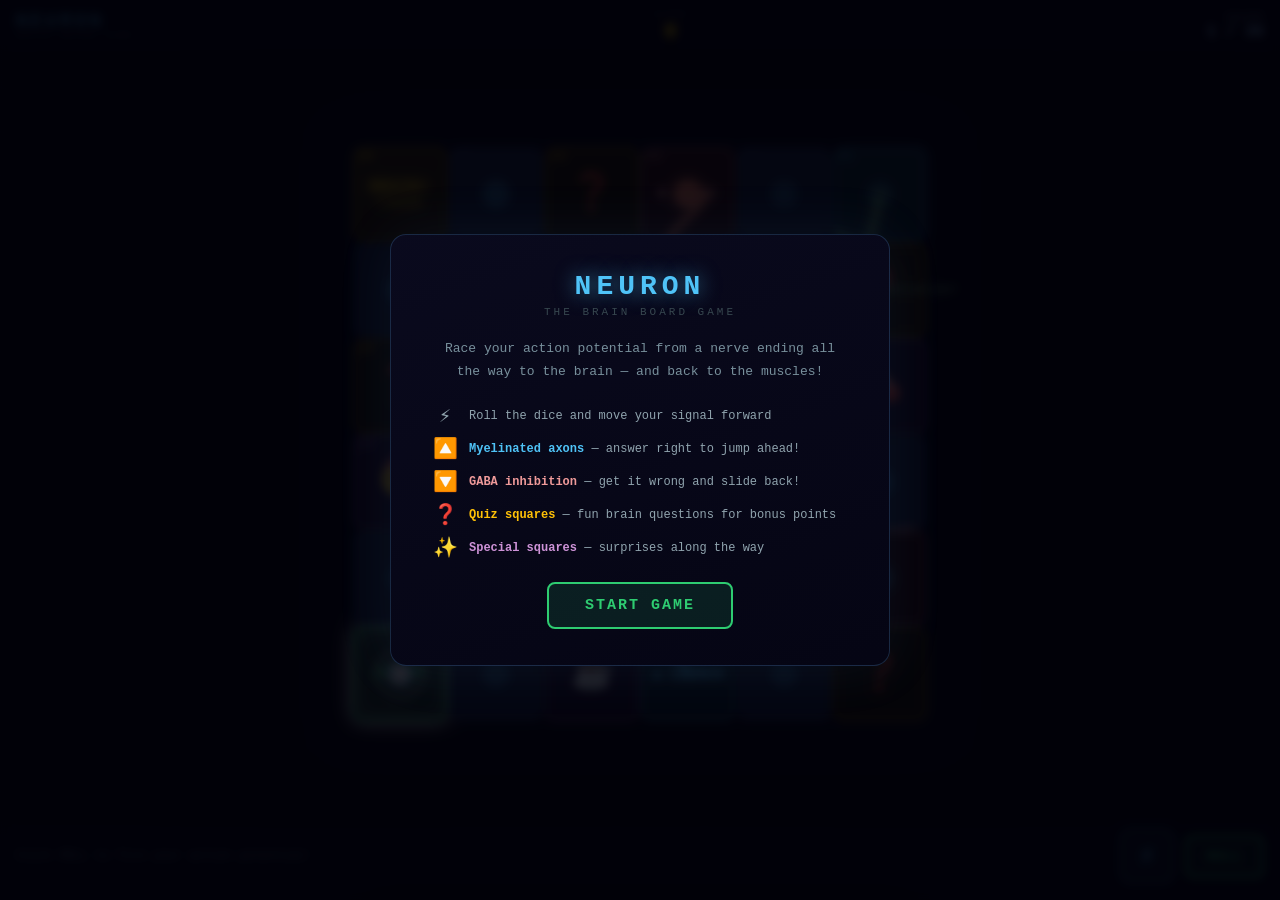
==== commit 32190f3a: "Redesign as snakes-and-ladders board game for general audiences Complete rewrite as an accessible 6×" ====
--- a/neuron-puzzle/index.html
+++ b/neuron-puzzle/index.html
@@ -3,10 +3,9 @@
 <head>
 <meta charset="UTF-8">
 <meta name="viewport" content="width=device-width, initial-scale=1.0, user-scalable=no">
-<title>SYNAPSE — Neural Circuit Game</title>
+<title>NEURON — The Brain Board Game</title>
 <style>
-* { margin: 0; padding: 0; box-sizing: border-box; }
-
+* { margin:0; padding:0; box-sizing:border-box; }
 body {
   background: #020208;
   min-height: 100vh;
@@ -14,178 +13,178 @@
   overflow: hidden;
   color: #e0e0f0;
   user-select: none;
-}
-
-canvas {
-  display: block;
   touch-action: none;
 }
+canvas { display: block; position: fixed; inset: 0; }
 
 /* ── TOP BAR ── */
 #topbar {
-  position: fixed;
-  top: 0; left: 0; right: 0;
-  height: 54px;
-  background: linear-gradient(180deg, rgba(2,2,10,0.98) 60%, transparent);
-  display: flex;
-  align-items: center;
-  justify-content: space-between;
-  padding: 0 18px;
+  position: fixed; top:0; left:0; right:0; height:52px;
+  background: linear-gradient(180deg,rgba(2,2,10,.97) 60%,transparent);
+  display: flex; align-items: center; justify-content: space-between;
+  padding: 0 16px; z-index: 20; pointer-events: none;
+}
+#gameTitle { font-size:18px; letter-spacing:4px; color:#4FC3F7; text-shadow: 0 0 14px rgba(79,195,247,.5); }
+#scoreBox  { text-align:center; }
+#scoreLbl  { font-size:9px; color:#37474F; letter-spacing:2px; }
+#scoreVal  { font-size:20px; font-weight:bold; color:#FFD700; text-shadow: 0 0 8px rgba(255,215,0,.5); }
+#squareLbl { font-size:11px; color:#546E7A; text-align:right; }
+#squareNum { font-size:16px; color:#90CAF9; text-align:right; font-weight:bold; }
+
+/* ── BOTTOM CONTROLS ── */
+#controls {
+  position: fixed; bottom:0; left:0; right:0;
+  padding: 12px 16px 16px;
+  background: linear-gradient(0deg,rgba(2,2,10,.98) 60%,transparent);
+  display: flex; align-items: center; justify-content: space-between; gap:12px;
   z-index: 20;
-  pointer-events: none;
-}
-#levelTag  { font-size: 10px; letter-spacing: 3px; color: #4FC3F7; text-transform: uppercase; }
-#levelName { font-size: 15px; color: #90CAF9; font-weight: bold; }
-#scoreBox  { text-align: center; }
-#scoreLabel{ font-size: 9px; color: #37474F; letter-spacing: 2px; }
-#scoreval  { font-size: 22px; font-weight: bold; color: #FFD700; text-shadow: 0 0 10px rgba(255,215,0,.5); }
-#rightBox  { text-align: right; min-width: 80px; }
-#combo     { font-size: 12px; color: #FF6B35; min-height: 16px; text-shadow: 0 0 8px rgba(255,107,53,.7); }
-#timerVal  { font-size: 13px; color: #546E7A; }
-
-/* ── TIMER BAR ── */
-#timerBar  { position: fixed; top: 54px; left: 0; right: 0; height: 3px; background: rgba(255,255,255,.05); z-index: 20; }
-#timerFill { height: 100%; background: linear-gradient(90deg,#2ECC71,#F39C12,#E74C3C); transition: width .1s linear; }
-
-/* ── BOTTOM STRIP ── */
-#bottomStrip {
-  position: fixed;
-  bottom: 0; left: 0; right: 0;
-  padding: 10px 18px 14px;
-  background: linear-gradient(0deg, rgba(2,2,10,.98) 60%, transparent);
-  display: flex;
-  align-items: center;
-  justify-content: space-between;
-  gap: 10px;
-  z-index: 20;
-}
-#instruction {
-  font-size: 12px;
-  color: #37474F;
+}
+#infoBox {
   flex: 1;
-}
-#hintBtn {
-  background: rgba(255,193,7,.08);
-  border: 1px solid rgba(255,193,7,.3);
-  color: #FFC107;
-  padding: 8px 16px;
-  border-radius: 6px;
+  font-size: 12px; color: #546E7A; line-height: 1.5;
+  max-width: 55%;
+}
+#diceArea { display:flex; align-items:center; gap:10px; }
+#dice {
+  width:56px; height:56px;
+  border-radius:12px;
+  background: rgba(79,195,247,.1);
+  border: 2px solid rgba(79,195,247,.3);
+  display: flex; align-items:center; justify-content:center;
+  font-size: 26px;
   cursor: pointer;
-  font-family: inherit;
-  font-size: 12px;
-  white-space: nowrap;
-}
-#hintBtn:hover { background: rgba(255,193,7,.18); }
-#fireBtn {
+  transition: transform .15s, box-shadow .15s;
+  pointer-events: all;
+  color: #4FC3F7;
+  text-shadow: 0 0 8px rgba(79,195,247,.6);
+}
+#dice:hover:not(.disabled) { transform:scale(1.1); box-shadow: 0 0 18px rgba(79,195,247,.4); }
+#dice.disabled { opacity:.4; cursor:not-allowed; pointer-events:none; }
+#dice.rolling  { animation: diceRoll .4s ease-in-out; }
+@keyframes diceRoll { 0%,100%{transform:rotate(0)} 25%{transform:rotate(-20deg) scale(1.15)} 75%{transform:rotate(20deg) scale(1.15)} }
+#rollBtn {
   background: rgba(46,204,113,.12);
   border: 2px solid #2ECC71;
   color: #2ECC71;
-  padding: 9px 22px;
-  border-radius: 7px;
-  cursor: pointer;
-  font-family: inherit;
-  font-size: 14px;
-  font-weight: bold;
-  letter-spacing: 2px;
-  display: none;
-  animation: firePulse 1.2s ease-in-out infinite;
-}
-@keyframes firePulse {
-  0%,100% { box-shadow: 0 0 8px rgba(46,204,113,.4); }
-  50%      { box-shadow: 0 0 24px rgba(46,204,113,.9), 0 0 44px rgba(46,204,113,.2); }
-}
-
-/* ── OSCILLOSCOPE ── */
-#oscWrap {
-  position: fixed;
-  bottom: 56px; left: 14px;
-  z-index: 19;
-}
-#oscLbl { font-size: 9px; color: #1B5E20; letter-spacing: 1px; margin-bottom: 3px; }
-#oscCvs { border: 1px solid rgba(0,200,83,.2); border-radius: 4px; background: rgba(0,0,0,.6); display: block; }
-
-/* ── LEVEL PROGRESS ── */
-#progDots { display: flex; gap: 4px; }
-.pdot { width: 7px; height: 7px; border-radius: 50%; background: rgba(255,255,255,.1); }
-.pdot.done    { background: #2ECC71; }
-.pdot.current { background: #4FC3F7; }
-
-/* ── OVERLAY ── */
-#overlay {
-  position: fixed; inset: 0;
-  display: flex; align-items: center; justify-content: center;
-  z-index: 50;
-  background: rgba(2,2,10,.85);
-  backdrop-filter: blur(4px);
-}
-#card {
-  background: linear-gradient(160deg,rgba(10,10,30,.98),rgba(5,5,20,.98));
-  border: 1px solid rgba(100,181,246,.2);
-  border-radius: 16px;
-  padding: 34px 42px;
-  text-align: center;
-  max-width: 520px; width: 90%;
-  box-shadow: 0 0 60px rgba(100,181,246,.08);
-}
-#card h1 { font-size: 30px; letter-spacing: 6px; color: #4FC3F7; text-shadow: 0 0 20px rgba(79,195,247,.6); margin-bottom: 4px; }
-#card .sub { font-size: 11px; letter-spacing: 3px; color: #37474F; margin-bottom: 22px; }
-#card h2 { font-size: 20px; color: #64B5F6; margin-bottom: 10px; }
-#cardBody { font-size: 13px; line-height: 1.75; color: #78909C; margin-bottom: 16px; }
-#cardFact {
-  background: rgba(0,60,30,.25);
-  border: 1px solid rgba(102,187,106,.2);
+  padding: 12px 20px;
   border-radius: 8px;
-  padding: 11px 15px;
-  font-size: 12px; color: #66BB6A; line-height: 1.6;
-  margin-bottom: 18px; text-align: left; display: none;
-}
-#cardFact::before { content: '🧬  '; }
-#cardScore { font-size: 26px; color: #FFD700; font-weight: bold; margin-bottom: 6px; display: none; text-shadow: 0 0 12px rgba(255,215,0,.5); }
-#cardStars { font-size: 26px; margin-bottom: 14px; display: none; }
-#cardBtns  { display: flex; gap: 8px; justify-content: center; flex-wrap: wrap; }
-
-.btn {
-  background: rgba(79,195,247,.1);
-  border: 1px solid rgba(79,195,247,.35);
-  color: #4FC3F7;
-  padding: 10px 28px;
-  border-radius: 7px;
   cursor: pointer;
   font-family: inherit;
   font-size: 13px;
+  font-weight: bold;
   letter-spacing: 1px;
+  pointer-events: all;
+  white-space: nowrap;
   transition: all .2s;
 }
-.btn:hover { background: rgba(79,195,247,.22); box-shadow: 0 0 14px rgba(79,195,247,.3); }
-.btn.sec   { border-color: rgba(239,83,80,.35); color: #EF5350; background: rgba(239,83,80,.08); }
-.btn.sec:hover { background: rgba(239,83,80,.18); }
-
-/* ── TOOLTIP ── */
-#tip {
-  position: fixed;
-  background: rgba(2,2,10,.97);
-  border: 1px solid rgba(255,255,255,.1);
+#rollBtn:hover:not(:disabled) { background:rgba(46,204,113,.25); box-shadow:0 0 16px rgba(46,204,113,.4); }
+#rollBtn:disabled { opacity:.35; cursor:not-allowed; }
+
+/* ── QUIZ / EVENT OVERLAY ── */
+#overlay {
+  position: fixed; inset:0;
+  display: flex; align-items:flex-end; justify-content:center;
+  z-index: 50; pointer-events: none;
+  padding-bottom: 0;
+}
+#card {
+  background: linear-gradient(160deg,rgba(8,8,28,.99),rgba(4,4,18,.99));
+  border: 1px solid rgba(100,181,246,.25);
+  border-bottom: none;
+  border-radius: 18px 18px 0 0;
+  padding: 24px 24px 28px;
+  width: 100%; max-width: 560px;
+  pointer-events: all;
+  transform: translateY(100%);
+  transition: transform .35s cubic-bezier(.34,1.4,.64,1);
+  box-shadow: 0 -8px 40px rgba(0,0,0,.6);
+}
+#card.open { transform: translateY(0); }
+#cardIcon  { font-size:32px; margin-bottom:8px; }
+#cardTitle { font-size:17px; color:#4FC3F7; margin-bottom:8px; font-weight:bold; }
+#cardBody  { font-size:13px; color:#78909C; line-height:1.7; margin-bottom:16px; }
+#cardBtns  { display:flex; gap:8px; flex-wrap:wrap; }
+.ans-btn {
+  flex: 1; min-width: 130px;
+  padding: 12px 8px;
   border-radius: 8px;
-  padding: 9px 13px;
-  font-size: 11px; line-height: 1.6;
-  pointer-events: none;
-  display: none;
-  max-width: 220px;
-  z-index: 200;
-  color: #90A4AE;
-}
-#tip strong { display: block; font-size: 13px; margin-bottom: 3px; }
+  border: 1px solid rgba(79,195,247,.3);
+  background: rgba(79,195,247,.08);
+  color: #4FC3F7;
+  font-family: inherit;
+  font-size: 13px;
+  cursor: pointer;
+  transition: all .18s;
+  text-align: center;
+  line-height: 1.3;
+}
+.ans-btn:hover { background:rgba(79,195,247,.2); box-shadow:0 0 12px rgba(79,195,247,.3); }
+.ans-btn.correct { background:rgba(46,204,113,.25)!important; border-color:#2ECC71!important; color:#2ECC71!important; box-shadow:0 0 16px rgba(46,204,113,.4); }
+.ans-btn.wrong   { background:rgba(239,83,80,.2)!important;  border-color:#EF5350!important; color:#EF5350!important; }
+.ans-btn.dim     { opacity:.35; pointer-events:none; }
+.cont-btn {
+  width:100%; padding:12px;
+  border-radius:8px; border:1px solid rgba(79,195,247,.3);
+  background:rgba(79,195,247,.1); color:#4FC3F7;
+  font-family:inherit; font-size:13px; cursor:pointer;
+  margin-top:10px; transition:all .18s; letter-spacing:1px;
+}
+.cont-btn:hover { background:rgba(79,195,247,.22); }
+
+/* ── MENU OVERLAY ── */
+#menu {
+  position: fixed; inset:0;
+  display:flex; align-items:center; justify-content:center;
+  background: rgba(2,2,10,.88); backdrop-filter:blur(5px);
+  z-index: 60;
+}
+#menuCard {
+  background: linear-gradient(160deg,rgba(10,10,30,.98),rgba(5,5,20,.98));
+  border: 1px solid rgba(100,181,246,.2);
+  border-radius:16px;
+  padding: 36px 40px;
+  text-align:center; max-width:500px; width:90%;
+  box-shadow: 0 0 60px rgba(100,181,246,.08);
+}
+#menuCard h1 { font-size:28px; letter-spacing:5px; color:#4FC3F7; text-shadow:0 0 20px rgba(79,195,247,.6); margin-bottom:4px; }
+#menuCard .sub { font-size:11px; letter-spacing:3px; color:#37474F; margin-bottom:20px; }
+#menuCard p { font-size:13px; color:#78909C; line-height:1.75; margin-bottom:20px; }
+.legend { display:flex; flex-direction:column; gap:8px; margin-bottom:22px; text-align:left; }
+.leg-row { display:flex; align-items:center; gap:10px; font-size:12px; color:#90A4AE; }
+.leg-icon { font-size:20px; width:28px; text-align:center; }
+.start-btn {
+  background:rgba(46,204,113,.12); border:2px solid #2ECC71;
+  color:#2ECC71; padding:13px 36px; border-radius:8px;
+  cursor:pointer; font-family:inherit; font-size:15px; font-weight:bold;
+  letter-spacing:2px; transition:all .2s;
+  animation: glowPulse 1.5s ease-in-out infinite;
+}
+@keyframes glowPulse {
+  0%,100%{box-shadow:0 0 8px rgba(46,204,113,.3)}
+  50%{box-shadow:0 0 22px rgba(46,204,113,.7),0 0 40px rgba(46,204,113,.2)}
+}
+.start-btn:hover { background:rgba(46,204,113,.25); }
 
 /* feedback floaties */
-.fb {
-  position: fixed; pointer-events: none;
-  font-weight: bold; font-size: 17px; z-index: 100;
-  animation: floatUp 1.1s ease-out forwards;
-}
-@keyframes floatUp {
-  0%   { opacity: 1; transform: translateY(0) scale(1); }
-  100% { opacity: 0; transform: translateY(-55px) scale(1.15); }
-}
+.fb { position:fixed; pointer-events:none; font-weight:bold; font-size:17px; z-index:100;
+      animation: floatUp 1.2s ease-out forwards; }
+@keyframes floatUp { 0%{opacity:1;transform:translateY(0) scale(1)} 100%{opacity:0;transform:translateY(-60px) scale(1.15)} }
+
+/* ── WIN SCREEN ── */
+#winScreen {
+  position:fixed; inset:0;
+  display:none; align-items:center; justify-content:center;
+  background:rgba(2,2,10,.92); backdrop-filter:blur(6px); z-index:70;
+}
+#winCard {
+  background:linear-gradient(160deg,rgba(10,10,30,.99),rgba(5,5,20,.99));
+  border:1px solid rgba(255,215,0,.3); border-radius:16px;
+  padding:36px 40px; text-align:center; max-width:460px; width:90%;
+  box-shadow:0 0 60px rgba(255,215,0,.12);
+}
+#winCard h2 { font-size:26px; color:#FFD700; letter-spacing:3px; text-shadow:0 0 20px rgba(255,215,0,.5); margin-bottom:10px; }
+#winCard p  { font-size:13px; color:#78909C; line-height:1.7; margin-bottom:18px; }
+#winScore   { font-size:30px; color:#FFD700; font-weight:bold; margin-bottom:12px; text-shadow:0 0 12px rgba(255,215,0,.5); }
 </style>
 </head>
 <body>
@@ -193,1018 +192,870 @@
 
 <div id="topbar">
   <div>
-    <div id="levelTag">LEVEL 1</div>
-    <div id="levelName">Knee-Jerk Reflex</div>
+    <div id="gameTitle">NEURON</div>
+    <div style="font-size:9px;color:#37474F;letter-spacing:2px;">BRAIN BOARD GAME</div>
   </div>
   <div id="scoreBox">
-    <div id="scoreLabel">SCORE</div>
-    <div id="scoreval">0</div>
+    <div id="scoreLbl">SCORE</div>
+    <div id="scoreVal">0</div>
   </div>
-  <div id="rightBox">
-    <div id="combo"></div>
-    <div id="timerVal">0:45</div>
-    <div id="progDots"></div>
+  <div>
+    <div id="squareLbl">SQUARE</div>
+    <div id="squareNum">1 / 36</div>
   </div>
 </div>
-<div id="timerBar"><div id="timerFill"></div></div>
-
-<div id="oscWrap">
-  <div id="oscLbl">MEMBRANE POTENTIAL</div>
-  <canvas id="oscCvs" width="180" height="66"></canvas>
-</div>
-
-<div id="bottomStrip">
-  <div id="instruction">Drag from a neuron to connect it to another</div>
-  <button id="hintBtn" onclick="useHint()">💡 Hint (−50)</button>
-  <button id="fireBtn" onclick="fireCircuit()">⚡ FIRE!</button>
+
+<div id="controls">
+  <div id="infoBox">Click ROLL to fire your action potential!</div>
+  <div id="diceArea">
+    <div id="dice">⚡</div>
+    <button id="rollBtn" onclick="rollDice()">ROLL</button>
+  </div>
 </div>
 
 <div id="overlay">
   <div id="card">
-    <h1>SYNAPSE</h1>
-    <div class="sub">NEURAL CIRCUIT PUZZLE</div>
-    <h2 id="cardTitle" style="display:none"></h2>
-    <div id="cardBody">
-      Drag connections between neurons to build the correct neural circuit.<br><br>
-      Each neuron shows what it <span style="color:#FFD700">releases ↑</span> and what it <span style="color:#80DEEA">accepts ↓</span>.<br>
-      A synapse only forms when they <strong style="color:#2ECC71">match</strong>.<br><br>
-      Connect <span style="color:#EF9A9A">SOURCE</span> → <span style="color:#81C784">TARGET</span> through the correct pathway!
-    </div>
-    <div id="cardFact"></div>
-    <div id="cardScore"></div>
-    <div id="cardStars"></div>
-    <div id="cardBtns">
-      <button class="btn" onclick="startGame()">START GAME</button>
-    </div>
+    <div id="cardIcon">🧠</div>
+    <div id="cardTitle"></div>
+    <div id="cardBody"></div>
+    <div id="cardBtns"></div>
   </div>
 </div>
 
-<div id="tip"></div>
+<div id="menu">
+  <div id="menuCard">
+    <h1>NEURON</h1>
+    <div class="sub">THE BRAIN BOARD GAME</div>
+    <p>Race your action potential from a nerve ending all the way to the brain — and back to the muscles!</p>
+    <div class="legend">
+      <div class="leg-row"><span class="leg-icon">⚡</span><span>Roll the dice and move your signal forward</span></div>
+      <div class="leg-row"><span class="leg-icon" style="color:#4FC3F7">🔼</span><span><b style="color:#4FC3F7">Myelinated axons</b> — answer right to jump ahead!</span></div>
+      <div class="leg-row"><span class="leg-icon" style="color:#EF9A9A">🔽</span><span><b style="color:#EF9A9A">GABA inhibition</b> — get it wrong and slide back!</span></div>
+      <div class="leg-row"><span class="leg-icon" style="color:#FFC107">❓</span><span><b style="color:#FFC107">Quiz squares</b> — fun brain questions for bonus points</span></div>
+      <div class="leg-row"><span class="leg-icon" style="color:#CE93D8">✨</span><span><b style="color:#CE93D8">Special squares</b> — surprises along the way</span></div>
+    </div>
+    <button class="start-btn" onclick="startGame()">START GAME</button>
+  </div>
+</div>
+
+<div id="winScreen">
+  <div id="winCard">
+    <h2>🧠 SIGNAL COMPLETE!</h2>
+    <p>Your action potential traveled the entire nervous system — from receptor to muscle. You've mastered the brain!</p>
+    <div id="winScore"></div>
+    <p style="font-size:11px;color:#37474F">Fun fact: This journey takes about 50–100 milliseconds in a real nervous system.</p>
+    <button class="start-btn" onclick="restartGame()" style="margin-top:12px">PLAY AGAIN</button>
+  </div>
+</div>
 
 <script>
 // ══════════════════════════════════════════════════════════════
-//  SYNAPSE  —  Neural Circuit Puzzle Game  (drag-to-connect)
+//  NEURON — The Brain Board Game
+//  Snakes & Ladders meets Neurophysiology
 // ══════════════════════════════════════════════════════════════
 
 const cvs = document.getElementById('c');
 const ctx = cvs.getContext('2d');
-const oscCvs = document.getElementById('oscCvs');
-const oscCtx = oscCvs.getContext('2d');
-
 function resize() { cvs.width = innerWidth; cvs.height = innerHeight; }
-resize();
-addEventListener('resize', resize);
+resize(); addEventListener('resize', () => { resize(); });
 
 const W = () => cvs.width, H = () => cvs.height;
-const CX = () => W()/2;
-const TOP = 57, BOT = 52;
-
-// ── UTILS ────────────────────────────────────────────────────
-const lerp  = (a,b,t) => a+(b-a)*t;
-const clamp = (v,lo,hi) => Math.max(lo,Math.min(hi,v));
-const dist  = (a,b) => Math.hypot(a.x-b.x, a.y-b.y);
-const rand  = (lo,hi) => lo+Math.random()*(hi-lo);
-
-function hexToRgb(hex) {
-  const r=parseInt(hex.slice(1,3),16), g=parseInt(hex.slice(3,5),16), b=parseInt(hex.slice(5,7),16);
-  return [r,g,b];
-}
-function rgba(hex,a) { const [r,g,b]=hexToRgb(hex); return `rgba(${r},${g},${b},${a})`; }
-
-// ── NT DATA ──────────────────────────────────────────────────
-const NT = {
-  GLU:  { abbr:'Glu',  name:'Glutamate',      color:'#FFD700', effect:'excitatory',  receptor:'AMPA/NMDA', desc:'Primary excitatory NT. Na⁺ influx → depolarization.' },
-  GABA: { abbr:'GABA', name:'GABA',           color:'#FF6B6B', effect:'inhibitory',  receptor:'GABA-A',    desc:'Primary inhibitory NT. Cl⁻ influx → hyperpolarization.' },
-  ACH:  { abbr:'ACh',  name:'Acetylcholine',  color:'#00CED1', effect:'excitatory',  receptor:'nAChR',     desc:'NMJ transmitter. Triggers muscle contraction.' },
-  DA:   { abbr:'DA',   name:'Dopamine',       color:'#CE93D8', effect:'modulatory',  receptor:'D1/D2',     desc:'Reward & motor modulator. D1 excitatory, D2 inhibitory.' },
-  SP:   { abbr:'SP',   name:'Substance P',    color:'#FF69B4', effect:'excitatory',  receptor:'NK1',       desc:'Pain amplifier. Released by C-fibers at dorsal horn.' },
-  NE:   { abbr:'NE',   name:'Norepinephrine', color:'#FFA040', effect:'excitatory',  receptor:'α₁/β₁',    desc:'Fight-or-flight. Increases HR & alertness.' },
-  SERO: { abbr:'5-HT', name:'Serotonin',      color:'#69FF69', effect:'modulatory',  receptor:'5-HT₁/₂',  desc:'Mood regulator. Low levels linked to depression.' },
+
+// ── BOARD CONFIG ──────────────────────────────────────────────
+const GRID = 6;
+const TOTAL = 36;
+
+function cellSize() {
+  const maxW = Math.floor((W() - 40) / GRID);
+  const maxH = Math.floor((H() - 160) / GRID);
+  return Math.min(maxW, maxH, 96);
+}
+function boardOrigin() {
+  const cs = cellSize();
+  return {
+    x: Math.floor((W() - cs * GRID) / 2),
+    y: Math.floor((H() - cs * GRID) / 2) - 16,
+  };
+}
+
+// Square n → grid pixel center
+function sqPos(n) {
+  if (n < 1)  n = 1;
+  if (n > TOTAL) n = TOTAL;
+  const cs = cellSize();
+  const { x: bx, y: by } = boardOrigin();
+  const idx  = n - 1;
+  const row  = Math.floor(idx / GRID);              // 0=bottom
+  const posR = idx % GRID;
+  const col  = (row % 2 === 0) ? posR : (GRID - 1 - posR);
+  return {
+    x: bx + col * cs + cs / 2,
+    y: by + (GRID - 1 - row) * cs + cs / 2,
+  };
+}
+
+// ── SQUARE TYPE DEFINITIONS ───────────────────────────────────
+// Types: 'normal' | 'ladder_base' | 'ladder_top' | 'snake_head' | 'snake_tail' | 'quiz' | 'special' | 'start' | 'finish'
+const SQUARE_TYPES = {};
+for (let i = 1; i <= TOTAL; i++) SQUARE_TYPES[i] = 'normal';
+SQUARE_TYPES[1]  = 'start';
+SQUARE_TYPES[36] = 'finish';
+
+// LADDERS: base → top  (good — fast conduction!)
+const LADDERS = [
+  { from: 4,  to: 14, label: 'Myelinated Axon!',     icon: '⚡', color: '#4FC3F7' },
+  { from: 9,  to: 22, label: 'Dopamine Surge!',       icon: '🎯', color: '#CE93D8' },
+  { from: 20, to: 31, label: "Long-Term Potentiation!", icon: '🔬', color: '#81C784' },
+];
+// SNAKES: head → tail  (bad — inhibition!)
+const SNAKES = [
+  { from: 17, to: 7,  label: 'GABA Flood!',           icon: '🔴', color: '#EF9A9A' },
+  { from: 28, to: 13, label: 'Refractory Period!',    icon: '⏸',  color: '#FF6B6B' },
+  { from: 33, to: 21, label: 'Opioid Inhibition!',    icon: '🚫', color: '#FF8A65' },
+];
+LADDERS.forEach(l => { SQUARE_TYPES[l.from] = 'ladder_base'; SQUARE_TYPES[l.to] = 'ladder_top'; });
+SNAKES.forEach(s  => { SQUARE_TYPES[s.from] = 'snake_head';  SQUARE_TYPES[s.to] = 'snake_tail'; });
+
+// QUIZ SQUARES
+const QUIZ_SQUARES = [6, 11, 15, 24, 27, 30, 34];
+QUIZ_SQUARES.forEach(q => SQUARE_TYPES[q] = 'quiz');
+
+// SPECIAL SQUARES
+const SPECIAL_SQUARES = {
+  3:  { icon:'☕', color:'#FFA040', label:'Caffeine Boost!',   effect:'roll_again',  body:'Caffeine blocks adenosine — a chemical that makes you sleepy. With adenosine blocked, neurons fire more freely. Roll again!' },
+  13: { icon:'😴', color:'#78909C', label:'Neural Fatigue',    effect:'skip_turn',   body:'Neurons release neurotransmitters from limited vesicle stores. After heavy firing, supplies run low and signals weaken. Skip next turn.' },
+  19: { icon:'💊', color:'#80DEEA', label:'Painkiller!',       effect:'move_back',   body:'Opioid painkillers (like morphine) bind to receptors in the spinal cord and block pain signals. They also cause drowsiness — move back 2 spaces.' },
+  26: { icon:'🏃', color:'#FFD700', label:'Adrenaline Rush!',  effect:'move_forward',body:"Your adrenal glands just flooded your blood with adrenaline (epinephrine)! Heart racing, pupils dilated, muscles primed. Move forward 3 extra spaces!" },
 };
-
-// ── NEURON TYPE COLORS ───────────────────────────────────────
-const NTYPE = {
-  SENSORY:    { color:'#4FC3F7', label:'Sensory' },
-  INTER:      { color:'#CE93D8', label:'Interneuron' },
-  MOTOR:      { color:'#81C784', label:'Motor' },
-  INHIBITORY: { color:'#EF9A9A', label:'Inhibitory' },
-  RELAY:      { color:'#80DEEA', label:'Relay' },
-  DOPAMINE:   { color:'#CE93D8', label:'Dopaminergic' },
-  CORTICAL:   { color:'#FFCC02', label:'Cortical' },
-  MUSCLE:     { color:'#A5D6A7', label:'Muscle Fiber' },
+Object.keys(SPECIAL_SQUARES).forEach(k => SQUARE_TYPES[+k] = 'special');
+
+// SQUARE LABELS (shown on the board)
+const SQUARE_LABELS = {
+  1: 'START', 36: 'FINISH!',
+  4: 'Myelin\n↑', 14: 'Fast\nAxon',
+  9: 'Reward\n↑', 22: 'Dopamine',
+  20: 'LTP ↑', 31: 'Memory',
+  17: 'GABA\n↓', 7:  'Inhibited',
+  28: 'Refract\n↓', 13: 'Refractory',
+  33: 'Opioid\n↓', 21: 'Blocked',
+  3: '☕', 13: '😴', 19: '💊', 26: '🏃',
+  6: '❓', 11: '❓', 15: '❓', 24: '❓', 27: '❓', 30: '❓', 34: '❓',
 };
+
+// NEUROSCIENCE FACTS for regular squares
+const FACTS = [
+  'The brain has about 86 billion neurons — roughly as many as stars in the Milky Way!',
+  'Nerve signals travel at up to 120 m/s (270 mph) in myelinated axons.',
+  'Unmyelinated C-fibers carry slow pain at just 0.5–2 m/s — that\'s why a dull ache follows a sharp sting.',
+  'The synapse gap is only 20 nanometres wide — 5,000 times thinner than a human hair.',
+  'Your brain uses 20% of your body\'s energy despite being only 2% of your weight.',
+  'A single neuron can form up to 10,000 synaptic connections with other neurons.',
+  'Neurons communicate chemically at synapses but electrically along their axons.',
+  'The cerebellum contains 70% of all neurons in the brain despite being the size of a fist.',
+  'Glial cells outnumber neurons 10:1 and provide nutrition, insulation, and cleanup.',
+  'The longest axon in your body runs from your lower spine to your big toe — nearly 1 metre!',
+  'Action potentials follow the "all-or-nothing" rule — partial firing doesn\'t exist.',
+  'REM sleep is when your brain consolidates memories through synaptic plasticity.',
+  'Stress hormones (cortisol) can actually shrink the hippocampus over time.',
+  'Meditation has been shown to physically thicken the prefrontal cortex.',
+  'The vagus nerve connects your gut to your brain — explaining the "gut feeling"!',
+];
+
+// QUIZ QUESTIONS (accessible to everyone)
+const QUESTIONS = [
+  {
+    q: 'Which chemical gives you that feel-good rush of reward?',
+    opts: ['Dopamine', 'GABA', 'Histamine'],
+    ans: 0,
+    fact: 'Dopamine is released by the brain\'s reward circuit (the VTA → Nucleus Accumbens pathway) whenever something is better than expected. It\'s why sugar, likes, and gambling are so compelling!',
+  },
+  {
+    q: 'What does the brain\'s natural "brake pedal" neurotransmitter do?',
+    opts: ['Slows things down (inhibitory)', 'Speeds things up (excitatory)', 'Makes you feel pain'],
+    ans: 0,
+    fact: 'GABA (gamma-aminobutyric acid) is the brain\'s main inhibitory neurotransmitter. It calms neural activity — anxiety drugs like Valium and alcohol both work by boosting GABA.',
+  },
+  {
+    q: 'Why do myelinated nerves conduct signals faster?',
+    opts: ['Signal jumps between gaps (saltatory conduction)', 'They have more ions', 'They are shorter'],
+    ans: 0,
+    fact: 'Myelin is a fatty insulator that makes the signal "leap" from one Node of Ranvier to the next — called saltatory conduction (from Latin saltare, to jump). It\'s up to 100× faster than unmyelinated fibers!',
+  },
+  {
+    q: 'What triggers the "fight or flight" response?',
+    opts: ['Adrenaline (epinephrine)', 'Serotonin', 'Melatonin'],
+    ans: 0,
+    fact: 'Adrenaline (epinephrine) is released by the adrenal glands, flooding the blood. It accelerates your heart, dilates pupils, diverts blood to muscles, and shuts down digestion — prepping you to fight or flee!',
+  },
+  {
+    q: 'Serotonin is best known for regulating your...',
+    opts: ['Mood and sleep', 'Muscle contractions', 'Balance and coordination'],
+    ans: 0,
+    fact: 'Serotonin helps regulate mood, sleep, appetite and social behaviour. 90% of your body\'s serotonin is actually made in your gut! SSRIs like Prozac boost available serotonin to treat depression.',
+  },
+  {
+    q: 'What happens at a SYNAPSE?',
+    opts: ['One neuron sends chemical messages to another', 'The brain stores a memory', 'A muscle contracts'],
+    ans: 0,
+    fact: 'At a synapse, the arriving electrical signal triggers the release of chemical neurotransmitters. These float across the tiny synaptic cleft and bind to receptors on the next neuron, continuing — or stopping — the signal.',
+  },
+  {
+    q: 'Your resting nerve cell has a charge of...',
+    opts: ['−70 millivolts (negative)', '+40 millivolts (positive)', '0 volts (neutral)'],
+    ans: 0,
+    fact: 'The resting membrane potential is −70 mV — the inside of the cell is negative compared to outside. When stimulated above −55 mV (the threshold), the cell fires an action potential that peaks at +40 mV!',
+  },
+];
 
 // ── PARTICLES ────────────────────────────────────────────────
 const particles = [];
-function spawnBurst(x,y,color,n=14,spd=0.13) {
+const lerp  = (a,b,t) => a+(b-a)*t;
+const clamp = (v,lo,hi) => Math.max(lo, Math.min(hi, v));
+const rand  = (lo,hi) => lo + Math.random()*(hi-lo);
+
+function spawnBurst(x,y,color,n=16,spd=.14){
   for(let i=0;i<n;i++){
-    const a=(Math.PI*2*i/n)+rand(-0.3,0.3), s=spd*rand(0.5,1.5);
-    particles.push({x,y,vx:Math.cos(a)*s,vy:Math.sin(a)*s,color,life:rand(400,900),max:900,size:rand(2,4)});
-  }
-}
-function spawnVesicles(x1,y1,x2,y2,color,n=18){
-  for(let i=0;i<n;i++){
-    const t=rand(0,1), px=lerp(x1,x2,t)+rand(-6,6), py=lerp(y1,y2,t)+rand(-6,6);
-    const d=Math.hypot(x2-x1,y2-y1);
-    particles.push({x:px,y:py,vx:(x2-x1)/d*rand(.03,.1),vy:(y2-y1)/d*rand(.03,.1),color,life:rand(500,1300),max:1300,size:rand(1.5,3)});
-  }
-}
-function updateParticles(dt){
-  for(let i=particles.length-1;i>=0;i--){
-    const p=particles[i];
-    p.x+=p.vx*dt; p.y+=p.vy*dt; p.vy+=0.018*dt/16; p.life-=dt;
+    const a=(Math.PI*2*i/n)+rand(-.3,.3), s=spd*rand(.5,1.5);
+    particles.push({x,y,vx:Math.cos(a)*s,vy:Math.sin(a)*s,color,life:rand(350,800),max:800,sz:rand(2,4)});
+  }
+}
+function spawnTrail(x,y,color){
+  for(let i=0;i<4;i++)
+    particles.push({x:x+rand(-6,6),y:y+rand(-6,6),vx:rand(-.04,.04),vy:rand(-.06,0),color,life:rand(200,500),max:500,sz:rand(2,3.5)});
+}
+function hexRgb(h){const r=parseInt(h.slice(1,3),16),g=parseInt(h.slice(3,5),16),b=parseInt(h.slice(5,7),16);return[r,g,b];}
+function rgba(h,a){const[r,g,b]=hexRgb(h);return`rgba(${r},${g},${b},${a})`;}
+
+// ── GAME STATE ────────────────────────────────────────────────
+const G = {
+  pos: 1,          // current square (1-36)
+  score: 0,
+  state: 'idle',   // idle | rolling | moving | event | quiz | paused
+  skipTurn: false,
+  diceVal: 1,
+  quizIdx: -1,
+  quizAnswered: false,
+  t: 0,
+  // token animation
+  tokenPath: [],   // squares to move through
+  tokenStep: 0,
+  tokenT: 0,       // 0-1 lerp between steps
+  tokenX: 0, tokenY: 0,
+  pendingEffect: null,
+};
+
+// ── DICE FACES ────────────────────────────────────────────────
+const DICE_FACES = ['⚡','①','②','③','④','⑤','⑥'];
+
+// ── RENDERING ────────────────────────────────────────────────
+const TYPE_COLOR = {
+  normal:      '#1a2a4a',
+  start:       '#1B3A2A',
+  finish:      '#2E2200',
+  ladder_base: '#0D2A35',
+  ladder_top:  '#0D2A35',
+  snake_head:  '#2D0D0D',
+  snake_tail:  '#2D0D0D',
+  quiz:        '#1E1800',
+  special:     '#1A0D2E',
+};
+const TYPE_BORDER = {
+  normal:      '#2E4A6A',
+  start:       '#2ECC71',
+  finish:      '#FFD700',
+  ladder_base: '#4FC3F7',
+  ladder_top:  '#4FC3F7',
+  snake_head:  '#EF9A9A',
+  snake_tail:  '#EF9A9A',
+  quiz:        '#FFC107',
+  special:     '#CE93D8',
+};
+
+function drawBoard(t) {
+  const cs = cellSize();
+  const { x: bx, y: by } = boardOrigin();
+
+  // Board background
+  ctx.save();
+  ctx.shadowColor = 'rgba(79,195,247,.06)';
+  ctx.shadowBlur  = 40;
+  ctx.fillStyle   = 'rgba(5,5,18,.95)';
+  ctx.strokeStyle = 'rgba(79,195,247,.06)';
+  ctx.lineWidth   = 1;
+  roundRect(ctx, bx-4, by-4, cs*GRID+8, cs*GRID+8, 14);
+  ctx.fill(); ctx.stroke();
+  ctx.restore();
+
+  // Cells
+  for (let n = 1; n <= TOTAL; n++) {
+    const { x, y } = sqPos(n);
+    const type = SQUARE_TYPES[n];
+    const isHere = (n === G.pos);
+
+    ctx.save();
+    if (isHere) { ctx.shadowColor = '#FFFFFF'; ctx.shadowBlur = 18; }
+
+    // Cell background
+    ctx.fillStyle = TYPE_COLOR[type] || TYPE_COLOR.normal;
+    ctx.strokeStyle = TYPE_BORDER[type] || TYPE_BORDER.normal;
+    ctx.lineWidth = isHere ? 2.5 : 1;
+    roundRect(ctx, x-cs/2+2, y-cs/2+2, cs-4, cs-4, 8);
+    ctx.fill(); ctx.stroke();
+
+    // Subtle neuron glow on hover-ish pulse
+    if (!isHere) {
+      const pulse = Math.sin(t*.001 + n*.4)*.5+.5;
+      ctx.globalAlpha = pulse * 0.04;
+      ctx.fillStyle = TYPE_BORDER[type] || '#4FC3F7';
+      roundRect(ctx, x-cs/2+2, y-cs/2+2, cs-4, cs-4, 8);
+      ctx.fill();
+      ctx.globalAlpha = 1;
+    }
+
+    ctx.restore();
+
+    // Square number
+    ctx.save();
+    ctx.font = `bold ${Math.max(9, cs*0.15)}px Courier New`;
+    ctx.textAlign = 'left'; ctx.textBaseline = 'top';
+    ctx.fillStyle = rgba(TYPE_BORDER[type]||'#4FC3F7', 0.5);
+    ctx.fillText(n, x - cs/2 + 5, y - cs/2 + 4);
+    ctx.restore();
+
+    // Cell icon / label
+    drawCellIcon(n, x, y, cs, t);
+  }
+
+  // Ladders
+  LADDERS.forEach(l => drawLadder(l, t));
+  // Snakes
+  SNAKES.forEach(s => drawSnake(s, t));
+}
+
+function drawCellIcon(n, x, y, cs, t) {
+  const type = SQUARE_TYPES[n];
+  const fs = Math.max(10, cs * 0.18);
+  ctx.save();
+  ctx.textAlign = 'center'; ctx.textBaseline = 'middle';
+
+  if (n === 1) {
+    ctx.font = `bold ${fs}px Courier New`;
+    ctx.fillStyle = '#2ECC71'; ctx.shadowColor = '#2ECC71'; ctx.shadowBlur = 8;
+    ctx.fillText('START', x, y);
+  } else if (n === 36) {
+    const pulse = Math.sin(t*.003)*.5+.5;
+    ctx.font = `bold ${fs}px Courier New`;
+    ctx.fillStyle = `rgba(255,215,0,${.7+pulse*.3})`; ctx.shadowColor = '#FFD700'; ctx.shadowBlur = 12+pulse*8;
+    ctx.fillText('BRAIN!', x, y-fs*.4);
+    ctx.font = `${fs*.7}px Courier New`;
+    ctx.fillText('FINISH', x, y+fs*.55);
+  } else if (type === 'quiz') {
+    const pulse = Math.sin(t*.002+n)*.5+.5;
+    ctx.font = `${cs*.38}px serif`;
+    ctx.globalAlpha = .6+pulse*.4;
+    ctx.shadowColor = '#FFC107'; ctx.shadowBlur = 6+pulse*10;
+    ctx.fillText('❓', x, y);
+  } else if (type === 'special') {
+    const sp = SPECIAL_SQUARES[n];
+    ctx.font = `${cs*.36}px serif`;
+    ctx.shadowColor = sp.color; ctx.shadowBlur = 8;
+    ctx.fillText(sp.icon, x, y);
+  } else if (type === 'ladder_base') {
+    ctx.font = `bold ${fs*.85}px Courier New`;
+    ctx.fillStyle = '#4FC3F7'; ctx.shadowColor = '#4FC3F7'; ctx.shadowBlur = 7;
+    ctx.fillText('▲ LAUNCH', x, y);
+  } else if (type === 'snake_head') {
+    ctx.font = `bold ${fs*.85}px Courier New`;
+    ctx.fillStyle = '#EF9A9A'; ctx.shadowColor = '#EF9A9A'; ctx.shadowBlur = 7;
+    ctx.fillText('▼ GABA!', x, y);
+  } else {
+    // Regular square — small neuron dot
+    const pulse = Math.sin(t*.0012+n*.7)*.5+.5;
+    ctx.fillStyle = rgba('#4FC3F7', .15+pulse*.12);
+    ctx.shadowColor = '#4FC3F7'; ctx.shadowBlur = 4+pulse*6;
+    ctx.beginPath(); ctx.arc(x, y, cs*.14, 0, Math.PI*2); ctx.fill();
+  }
+  ctx.restore();
+}
+
+function drawLadder(l, t) {
+  const a = sqPos(l.from), b = sqPos(l.to);
+  const pulse = Math.sin(t*.002)*.5+.5;
+  const cs = cellSize();
+
+  ctx.save();
+  // glow
+  ctx.shadowColor = l.color; ctx.shadowBlur = 8+pulse*12;
+  ctx.strokeStyle = rgba(l.color, .55+pulse*.2);
+  ctx.lineWidth = cs*.07;
+  ctx.lineCap = 'round';
+
+  // Main line (slightly curved)
+  const mx = (a.x+b.x)/2 - (b.y-a.y)*.15;
+  const my = (a.y+b.y)/2 + (b.x-a.x)*.15;
+  ctx.beginPath(); ctx.moveTo(a.x,a.y); ctx.quadraticCurveTo(mx,my,b.x,b.y); ctx.stroke();
+
+  // Rungs
+  ctx.lineWidth = cs*.04;
+  ctx.shadowBlur = 4;
+  for (let i=.25;i<=.75;i+=.25) {
+    const lx = lerp(a.x,b.x,i), ly = lerp(a.y,b.y,i);
+    const perp = { x:-(b.y-a.y)*.1, y:(b.x-a.x)*.1 };
+    ctx.beginPath();
+    ctx.moveTo(lx-perp.x, ly-perp.y);
+    ctx.lineTo(lx+perp.x, ly+perp.y);
+    ctx.stroke();
+  }
+
+  // Label at midpoint
+  ctx.shadowBlur = 0; ctx.shadowColor = 'transparent';
+  ctx.font = `bold ${Math.max(9,cs*.13)}px Courier New`;
+  ctx.textAlign = 'center'; ctx.textBaseline = 'middle';
+  ctx.fillStyle = rgba(l.color, .8);
+  ctx.fillText(l.icon+' '+l.label, mx, my - cs*.15);
+  ctx.restore();
+}
+
+function drawSnake(s, t) {
+  const a = sqPos(s.from), b = sqPos(s.to);
+  const pulse = Math.sin(t*.0018+s.from)*.5+.5;
+  const cs = cellSize();
+
+  ctx.save();
+  ctx.shadowColor = s.color; ctx.shadowBlur = 6+pulse*10;
+  ctx.strokeStyle = rgba(s.color, .55+pulse*.2);
+  ctx.lineWidth = cs*.07;
+  ctx.lineCap = 'round';
+
+  // Wavy snake path (multiple control points)
+  const steps = 20;
+  ctx.beginPath();
+  for (let i = 0; i <= steps; i++) {
+    const tt = i / steps;
+    const lx = lerp(a.x, b.x, tt);
+    const ly = lerp(a.y, b.y, tt);
+    const wave = Math.sin(tt * Math.PI * 3 + t*.003) * cs * .22;
+    const dx = -(b.y-a.y), dy = (b.x-a.x);
+    const dl = Math.hypot(dx,dy)||1;
+    const wx = lx + (dx/dl)*wave, wy = ly + (dy/dl)*wave;
+    i===0 ? ctx.moveTo(wx,wy) : ctx.lineTo(wx,wy);
+  }
+  ctx.stroke();
+
+  // Snake head at `from`
+  ctx.shadowBlur = 14;
+  ctx.fillStyle = s.color;
+  ctx.beginPath(); ctx.arc(a.x, a.y, cs*.14, 0, Math.PI*2); ctx.fill();
+
+  // Label
+  ctx.shadowBlur = 0; ctx.shadowColor='transparent';
+  const mx = (a.x+b.x)/2 + cs*.35;
+  const my = (a.y+b.y)/2;
+  ctx.font = `bold ${Math.max(9,cs*.13)}px Courier New`;
+  ctx.textAlign = 'center'; ctx.textBaseline = 'middle';
+  ctx.fillStyle = rgba(s.color, .8);
+  ctx.fillText(s.icon+' '+s.label, mx, my);
+  ctx.restore();
+}
+
+function drawToken(t) {
+  const tx = G.tokenX, ty = G.tokenY;
+  const pulse = Math.sin(t*.005)*.5+.5;
+  const cs = cellSize();
+
+  ctx.save();
+  // outer pulse ring
+  ctx.shadowColor = '#FFFFFF';
+  ctx.shadowBlur = 20+pulse*20;
+  ctx.strokeStyle = rgba('#FFFFFF', .3+pulse*.4);
+  ctx.lineWidth = 2;
+  ctx.beginPath(); ctx.arc(tx, ty, cs*.22+pulse*cs*.04, 0, Math.PI*2); ctx.stroke();
+
+  // inner glow
+  ctx.shadowBlur = 30;
+  const g = ctx.createRadialGradient(tx,ty,0,tx,ty,cs*.18);
+  g.addColorStop(0,'rgba(255,255,255,.95)');
+  g.addColorStop(.5,'rgba(100,200,255,.6)');
+  g.addColorStop(1,'rgba(79,195,247,0)');
+  ctx.fillStyle = g;
+  ctx.beginPath(); ctx.arc(tx, ty, cs*.18, 0, Math.PI*2); ctx.fill();
+
+  // core dot
+  ctx.shadowBlur = 15;
+  ctx.fillStyle = '#FFFFFF';
+  ctx.beginPath(); ctx.arc(tx, ty, cs*.09, 0, Math.PI*2); ctx.fill();
+  ctx.restore();
+
+  // trail
+  if (G.state === 'moving') spawnTrail(tx, ty, '#4FC3F7');
+}
+
+function drawBG() {
+  ctx.fillStyle = '#020208';
+  ctx.fillRect(0, 0, W(), H());
+  // subtle grid
+  ctx.strokeStyle = 'rgba(50,60,120,.04)';
+  ctx.lineWidth = 1;
+  for (let x=0;x<W();x+=44){ctx.beginPath();ctx.moveTo(x,0);ctx.lineTo(x,H());ctx.stroke();}
+  for (let y=0;y<H();y+=44){ctx.beginPath();ctx.moveTo(0,y);ctx.lineTo(W(),y);ctx.stroke();}
+  // vignette
+  const vg = ctx.createRadialGradient(W()/2,H()/2,0,W()/2,H()/2,Math.max(W(),H())*.75);
+  vg.addColorStop(0,'transparent'); vg.addColorStop(1,'rgba(2,2,8,.55)');
+  ctx.fillStyle = vg; ctx.fillRect(0,0,W(),H());
+}
+
+function drawParticles() {
+  for (const p of particles) {
+    const a = clamp(p.life/p.max,0,1);
+    ctx.save(); ctx.globalAlpha=a;
+    ctx.shadowColor=p.color; ctx.shadowBlur=5;
+    ctx.fillStyle=p.color;
+    ctx.beginPath(); ctx.arc(p.x,p.y,p.sz*a,0,Math.PI*2); ctx.fill();
+    ctx.restore();
+  }
+}
+
+function roundRect(ctx,x,y,w,h,r){
+  ctx.beginPath();
+  ctx.moveTo(x+r,y);
+  ctx.lineTo(x+w-r,y); ctx.arcTo(x+w,y,x+w,y+r,r);
+  ctx.lineTo(x+w,y+h-r); ctx.arcTo(x+w,y+h,x+w-r,y+h,r);
+  ctx.lineTo(x+r,y+h); ctx.arcTo(x,y+h,x,y+h-r,r);
+  ctx.lineTo(x,y+r); ctx.arcTo(x,y,x+r,y,r);
+  ctx.closePath();
+}
+
+// ── GAME LOGIC ────────────────────────────────────────────────
+function rollDice() {
+  if (G.state !== 'idle') return;
+  if (G.skipTurn) {
+    G.skipTurn = false;
+    setInfo("You recovered from neural fatigue. Your turn's back!");
+    return;
+  }
+  G.state = 'rolling';
+  document.getElementById('rollBtn').disabled = true;
+  document.getElementById('dice').classList.add('rolling');
+
+  // Animate dice for 600ms
+  let spins = 0;
+  const interval = setInterval(() => {
+    G.diceVal = Math.ceil(Math.random()*6);
+    document.getElementById('dice').textContent = DICE_FACES[G.diceVal];
+    spins++;
+    if (spins >= 8) {
+      clearInterval(interval);
+      document.getElementById('dice').classList.remove('rolling');
+      beginMove(G.diceVal);
+    }
+  }, 75);
+}
+
+function beginMove(steps) {
+  const path = [];
+  for (let i = 1; i <= steps; i++) {
+    const sq = Math.min(G.pos + i, TOTAL);
+    path.push(sq);
+    if (sq === TOTAL) break;
+  }
+  G.tokenPath = path;
+  G.tokenStep = 0;
+  G.tokenT    = 0;
+  G.state     = 'moving';
+  spawnBurst(G.tokenX, G.tokenY, '#4FC3F7', 12, .12);
+}
+
+let lastT = 0;
+function loop(t) {
+  const dt = Math.min(t - lastT, 50); lastT = t;
+  G.t = t;
+
+  // Update particles
+  for (let i=particles.length-1;i>=0;i--){
+    const p=particles[i]; p.x+=p.vx*dt; p.y+=p.vy*dt; p.vy+=.015*dt/16; p.life-=dt;
     if(p.life<=0) particles.splice(i,1);
   }
-}
-function drawParticles(){
-  for(const p of particles){
-    const a=clamp(p.life/p.max,0,1);
-    ctx.save(); ctx.globalAlpha=a;
-    ctx.shadowColor=p.color; ctx.shadowBlur=6;
-    ctx.fillStyle=p.color;
-    ctx.beginPath(); ctx.arc(p.x,p.y,p.size*a,0,Math.PI*2); ctx.fill();
-    ctx.restore();
-  }
-}
-
-// ── NEURON CLASS ─────────────────────────────────────────────
-class Neuron {
-  constructor(cfg){
-    Object.assign(this, {
-      id:'', type:'INTER', label:'', sublabel:'',
-      releases:null, accepts:null,
-      isSource:false, isTarget:false, isDistractor:false,
-      r:33, pulse:0, fired:false, fireT:0,
-    }, cfg);
-    // position set by level loader from (fx,fy)
-  }
-  get tc(){ return NTYPE[this.type]||NTYPE.INTER; }
-  update(t){ this.pulse=Math.sin(t*.0014+this.x*.009)*.5+.5; }
-
-  draw(t){
-    const {x,y,r} = this;
-    const col = this.tc.color;
-    const fireAmt = this.fired ? clamp(1-(t-this.fireT)/900,0,1) : 0;
-    const breath = 1 + this.pulse*.045;
-
-    ctx.save();
-    // outer glow
-    ctx.shadowColor = col;
-    ctx.shadowBlur = 16 + this.pulse*8 + fireAmt*38;
-
-    // cell body
-    const g = ctx.createRadialGradient(x-r*.28,y-r*.28,0, x,y, r*breath);
-    g.addColorStop(0, rgba(col, .52+fireAmt*.38));
-    g.addColorStop(.6, rgba(col, .16+fireAmt*.22));
-    g.addColorStop(1, rgba(col, .03));
-    ctx.fillStyle=g;
-    ctx.beginPath(); ctx.arc(x,y,r*breath,0,Math.PI*2); ctx.fill();
-
-    // ring
-    ctx.shadowBlur=0;
-    ctx.strokeStyle=rgba(col,.45+fireAmt*.55);
-    ctx.lineWidth=1.5+fireAmt*2;
-    ctx.beginPath(); ctx.arc(x,y,r*breath,0,Math.PI*2); ctx.stroke();
-
-    // nucleus
-    ctx.shadowColor=col; ctx.shadowBlur=7+fireAmt*18;
-    const ng=ctx.createRadialGradient(x-r*.1,y-r*.1,0, x,y, r*.36);
-    ng.addColorStop(0,rgba(col,.88+fireAmt*.12));
-    ng.addColorStop(1,rgba(col,.18));
-    ctx.fillStyle=ng;
-    ctx.beginPath(); ctx.arc(x,y,r*.36,0,Math.PI*2); ctx.fill();
-
-    // fire ring
-    if(fireAmt>.01){
-      ctx.shadowBlur=18;
-      ctx.strokeStyle=rgba('#FFF',fireAmt*.75);
-      ctx.lineWidth=3;
-      ctx.beginPath(); ctx.arc(x,y,r+(1-fireAmt)*42,0,Math.PI*2); ctx.stroke();
+
+  // Token animation
+  if (G.state === 'moving' && G.tokenPath.length > 0) {
+    G.tokenT += dt * .004;
+    if (G.tokenT >= 1) {
+      G.tokenT = 0;
+      G.pos = G.tokenPath[G.tokenStep];
+      G.tokenStep++;
+      const p = sqPos(G.pos);
+      G.tokenX = p.x; G.tokenY = p.y;
+      spawnBurst(p.x, p.y, '#80DEEA', 6, .08);
+      updateUI();
+
+      if (G.tokenStep >= G.tokenPath.length) {
+        // Finished moving
+        setTimeout(() => landOn(G.pos), 200);
+        G.state = 'event';
+      }
+    } else {
+      // Interpolate token between steps
+      const prevSq = G.tokenStep === 0 ? G.pos : G.tokenPath[G.tokenStep-1];
+      const nextSq = G.tokenPath[G.tokenStep] || G.pos;
+      const a2 = sqPos(prevSq), b2 = sqPos(nextSq);
+      G.tokenX = lerp(a2.x, b2.x, G.tokenT);
+      G.tokenY = lerp(a2.y, b2.y, G.tokenT);
     }
-    ctx.restore();
-
-    // SOURCE / TARGET badge
-    if(this.isSource || this.isTarget){
-      const bCol = this.isSource ? '#EF9A9A' : '#81C784';
-      const bTxt = this.isSource ? 'SOURCE' : 'TARGET';
-      const pulse2 = Math.sin(t*.002+this.x*.005)*.5+.5;
-      ctx.save();
-      ctx.shadowColor=bCol; ctx.shadowBlur=8+pulse2*10;
-      ctx.strokeStyle=rgba(bCol,.6+pulse2*.4);
-      ctx.lineWidth=2;
-      ctx.setLineDash([4,4]);
-      ctx.beginPath(); ctx.arc(x,y,r+10+pulse2*3,0,Math.PI*2); ctx.stroke();
-      ctx.setLineDash([]);
-      ctx.shadowBlur=0;
-      ctx.fillStyle=bCol;
-      ctx.font='bold 9px Courier New';
-      ctx.textAlign='center';
-      ctx.fillText(bTxt, x, y-r-16);
-      ctx.restore();
-    }
-
-    // NT RELEASE badge (top right of neuron)
-    if(this.releases){
-      this.drawBadge(this.releases, x+r*.65, y-r*.65, true);
-    }
-    // ACCEPTS badge (bottom left)
-    if(this.accepts){
-      this.drawBadge(this.accepts, x-r*.65, y+r*.65, false);
-    }
-
-    // label
-    ctx.save();
-    ctx.font='bold 11px Courier New';
-    ctx.textAlign='center';
-    ctx.fillStyle=rgba(col,.88);
-    ctx.shadowColor=col; ctx.shadowBlur=5;
-    const lines=this.label.split('\n');
-    lines.forEach((l,i)=>ctx.fillText(l,x,y+r+16+i*13));
-    if(this.sublabel){
-      ctx.font='9px Courier New';
-      ctx.fillStyle=rgba(col,.5);
-      ctx.shadowBlur=0;
-      ctx.fillText(this.sublabel,x,y+r+16+lines.length*13+1);
-    }
-    ctx.restore();
-  }
-
-  drawBadge(ntKey, bx, by, isRelease){
-    const nt=NT[ntKey]; if(!nt) return;
-    const r=11;
-    ctx.save();
-    ctx.shadowColor=nt.color; ctx.shadowBlur=isRelease?10:4;
-    ctx.fillStyle=isRelease ? rgba(nt.color,.8) : rgba(nt.color,.08);
-    ctx.strokeStyle=rgba(nt.color, isRelease?.9:.5);
-    ctx.lineWidth=1.5;
-    ctx.beginPath(); ctx.arc(bx,by,r,0,Math.PI*2);
-    ctx.fill(); ctx.stroke();
-    ctx.shadowBlur=0;
-    ctx.fillStyle=isRelease?'#000':nt.color;
-    ctx.font=`bold 8px Courier New`;
-    ctx.textAlign='center'; ctx.textBaseline='middle';
-    ctx.fillText(nt.abbr, bx, by);
-    // tiny arrow
-    ctx.fillStyle=rgba(nt.color,.5);
-    ctx.font='7px Courier New';
-    ctx.fillText(isRelease?'▲':'▼', bx, by+(isRelease?-r-5:r+4));
-    ctx.textBaseline='alphabetic';
-    ctx.restore();
-  }
-
-  fireNow(t){
-    this.fired=true; this.fireT=t;
-    spawnBurst(this.x,this.y,this.tc.color,16,.16);
-  }
-  hit(x,y){ return dist(this,{x,y})<this.r+12; }
-}
-
-// ── CONNECTION CLASS ──────────────────────────────────────────
-class Connection {
-  constructor(pre,post){
-    this.pre=pre; this.post=post;
-    this.id=`${pre.id}-${post.id}`;
-    this.nt=pre.releases;
-    this.birthT=performance.now();
-    this.alpha=0;
-  }
-  get midpoint(){
-    return { x:(this.pre.x+this.post.x)/2, y:(this.pre.y+this.post.y)/2 };
-  }
-  isMidHit(mx,my){ return dist(this.midpoint,{x:mx,y:my})<16; }
-
-  draw(t){
-    const {pre,post,nt}=this;
-    const col=NT[nt]?.color||'#FFF';
-    const age=t-this.birthT;
-    this.alpha=clamp(age/300,0,1);
-
-    const dx=post.x-pre.x, dy=post.y-pre.y;
-    const len=Math.hypot(dx,dy);
-    const ux=dx/len, uy=dy/len;
-    const sx=pre.x+ux*(pre.r+5), sy=pre.y+uy*(pre.r+5);
-    const ex=post.x-ux*(post.r+5), ey=post.y-uy*(post.r+5);
-
-    // curve control point (slight arc)
-    const perp={x:-uy,y:ux};
-    const bulge=Math.min(len*.15,40);
-    const cx2=(sx+ex)/2+perp.x*bulge, cy2=(sy+ey)/2+perp.y*bulge;
-
-    ctx.save();
-    ctx.globalAlpha=this.alpha;
-    ctx.shadowColor=col; ctx.shadowBlur=10;
-    ctx.strokeStyle=rgba(col,.75);
-    ctx.lineWidth=2.5; ctx.lineCap='round';
-    ctx.beginPath();
-    ctx.moveTo(sx,sy);
-    ctx.quadraticCurveTo(cx2,cy2,ex,ey);
-    ctx.stroke();
-    ctx.restore();
-
-    // arrow at 70% along curve
-    if(this.alpha>.5){
-      const at=.7;
-      const ax=lerp(lerp(sx,cx2,at),lerp(cx2,ex,at),at);
-      const ay=lerp(lerp(sy,cy2,at),lerp(cy2,ey,at),at);
-      const tax=lerp(cx2,ex,at)-lerp(sx,cx2,at);
-      const tay=lerp(cy2,ey,at)-lerp(sy,cy2,at);
-      const tl=Math.hypot(tax,tay);
-      drawArrow(ax,ay,tax/tl,tay/tl,col,this.alpha);
-    }
-
-    // delete hotspot
-    const mp=this.midpoint;
-    ctx.save();
-    ctx.globalAlpha=0.25*this.alpha;
-    ctx.strokeStyle='#EF5350'; ctx.lineWidth=1;
-    ctx.beginPath(); ctx.arc(mp.x,mp.y,9,0,Math.PI*2); ctx.stroke();
-    ctx.restore();
-  }
-}
-
-function drawArrow(x,y,ux,uy,col,a=1){
-  const s=7, perp={x:-uy,y:ux};
-  ctx.save();
-  ctx.globalAlpha=a;
-  ctx.shadowColor=col; ctx.shadowBlur=7;
-  ctx.fillStyle=rgba(col,.8);
-  ctx.beginPath();
-  ctx.moveTo(x+ux*s, y+uy*s);
-  ctx.lineTo(x-ux*s+perp.x*s*.55, y-uy*s+perp.y*s*.55);
-  ctx.lineTo(x-ux*s-perp.x*s*.55, y-uy*s-perp.y*s*.55);
-  ctx.closePath(); ctx.fill();
-  ctx.restore();
-}
-
-// ── DRAG WIRE ─────────────────────────────────────────────────
-function drawDragWire(x1,y1,x2,y2,col,t){
-  const dx=x2-x1, dy=y2-y1;
-  const len=Math.hypot(dx,dy); if(len<2) return;
-  const ux=dx/len, uy=dy/len;
-  const perp={x:-uy,y:ux};
-  const bulge=Math.min(len*.15,40);
-  const cx=(x1+x2)/2+perp.x*bulge, cy=(y1+y2)/2+perp.y*bulge;
-
-  ctx.save();
-  ctx.shadowColor=col; ctx.shadowBlur=14;
-  ctx.strokeStyle=rgba(col,.7);
-  ctx.lineWidth=2.5; ctx.lineCap='round';
-  ctx.setLineDash([8,6]);
-  ctx.lineDashOffset=-(t*.04%14);
-  ctx.beginPath();
-  ctx.moveTo(x1,y1);
-  ctx.quadraticCurveTo(cx,cy,x2,y2);
-  ctx.stroke();
-  ctx.setLineDash([]);
-
-  // endpoint glow
-  ctx.shadowBlur=20;
-  ctx.fillStyle=rgba(col,.55);
-  ctx.beginPath(); ctx.arc(x2,y2,7,0,Math.PI*2); ctx.fill();
-  ctx.restore();
-}
-
-// ── ACTION POTENTIAL TRACER ───────────────────────────────────
-class APTracer {
-  constructor(path){
-    this.path=path; this.segIdx=0; this.segT=0; this.done=false;
-    this.trail=[];
-  }
-  update(dt,t){
-    if(this.done) return;
-    this.segT+=dt*.0019;
-    if(this.segT>=1){
-      this.segT=0; this.segIdx++;
-      if(this.segIdx>=this.path.length-1){
-        this.done=true; this.segIdx=this.path.length-2; this.segT=1; return;
-      }
-      const n=this.path[this.segIdx+1];
-      if(n){ n.fireNow(t);
-        const col=NT[this.path[this.segIdx].releases]?.color||'#FFF';
-        spawnVesicles(this.path[this.segIdx].x,this.path[this.segIdx].y,n.x,n.y,col,18);
-      }
-    }
-    const a=this.path[this.segIdx], b=this.path[this.segIdx+1];
-    if(a&&b){ this.trail.push({x:lerp(a.x,b.x,this.segT),y:lerp(a.y,b.y,this.segT),t}); }
-    if(this.trail.length>28) this.trail.shift();
-  }
-  draw(t){
-    const a=this.path[this.segIdx], b=this.path[this.segIdx+1];
-    if(!a||!b) return;
-    const px=lerp(a.x,b.x,this.segT), py=lerp(a.y,b.y,this.segT);
-    for(const tp of this.trail){
-      const age=t-tp.t, al=clamp(1-age/280,0,1);
-      ctx.save(); ctx.globalAlpha=al*.45;
-      ctx.shadowColor='#FFF'; ctx.shadowBlur=14;
-      ctx.fillStyle='#FFF';
-      ctx.beginPath(); ctx.arc(tp.x,tp.y,4*al,0,Math.PI*2); ctx.fill();
-      ctx.restore();
-    }
-    ctx.save();
-    ctx.shadowColor='#FFF'; ctx.shadowBlur=38;
-    ctx.fillStyle='#FFF';
-    ctx.beginPath(); ctx.arc(px,py,9,0,Math.PI*2); ctx.fill();
-    ctx.shadowBlur=14; ctx.fillStyle='#E3F2FD';
-    ctx.beginPath(); ctx.arc(px,py,5,0,Math.PI*2); ctx.fill();
-    ctx.restore();
-  }
-}
-
-// ── OSCILLOSCOPE ──────────────────────────────────────────────
-const osc = (() => {
-  const data=new Float32Array(180).fill(-70);
-  let pos=0, triggered=false, phase='resting', prog=0;
-  return {
-    trigger(){ triggered=true; phase='depolarizing'; prog=0; },
-    update(dt){
-      prog+=dt*.006;
-      let v=-70;
-      if(!triggered){ v=-70+(Math.random()-.5)*1.3; }
-      else if(phase==='depolarizing'){ v=lerp(-70,40,clamp(prog/.3,0,1)); if(prog>=.3){phase='repolarizing';prog=0;} }
-      else if(phase==='repolarizing'){ v=lerp(40,-80,clamp(prog/.4,0,1)); if(prog>=.4){phase='hyperpolarizing';prog=0;} }
-      else if(phase==='hyperpolarizing'){ v=lerp(-80,-70,clamp(prog/.3,0,1)); if(prog>=.3){phase='resting';prog=0;triggered=false;} }
-      data[pos%180]=v; pos++;
-    },
-    draw(){
-      const w=180,h=66;
-      oscCtx.clearRect(0,0,w,h);
-      oscCtx.strokeStyle='rgba(0,200,83,.07)'; oscCtx.lineWidth=1;
-      for(let x=0;x<w;x+=36){ oscCtx.beginPath();oscCtx.moveTo(x,0);oscCtx.lineTo(x,h);oscCtx.stroke(); }
-      for(let y=0;y<h;y+=13){ oscCtx.beginPath();oscCtx.moveTo(0,y);oscCtx.lineTo(w,y);oscCtx.stroke(); }
-      const thy=h-((55)/125)*h;
-      oscCtx.strokeStyle='rgba(255,200,0,.18)'; oscCtx.setLineDash([3,3]);
-      oscCtx.beginPath();oscCtx.moveTo(0,thy);oscCtx.lineTo(w,thy);oscCtx.stroke();
-      oscCtx.setLineDash([]);
-      oscCtx.save();
-      oscCtx.shadowColor='#00C853'; oscCtx.shadowBlur=5;
-      oscCtx.strokeStyle='#00E676'; oscCtx.lineWidth=1.5;
-      oscCtx.beginPath();
-      for(let i=0;i<w;i++){
-        const idx=(pos-w+i+data.length)%data.length;
-        const y=h-((data[idx]+80)/125)*h;
-        i===0?oscCtx.moveTo(i,y):oscCtx.lineTo(i,y);
-      }
-      oscCtx.stroke(); oscCtx.restore();
-      oscCtx.fillStyle='rgba(0,200,83,.35)'; oscCtx.font='8px Courier New';
-      oscCtx.fillText('+40',2,8); oscCtx.fillText('-55',2,thy-2); oscCtx.fillText('-70',2,h-3);
+  }
+
+  drawBG();
+  drawBoard(t);
+  drawParticles();
+  drawToken(t);
+
+  requestAnimationFrame(loop);
+}
+
+function landOn(sq) {
+  const type = SQUARE_TYPES[sq];
+
+  if (sq === TOTAL) { showWin(); return; }
+
+  // Ladder?
+  const ladder = LADDERS.find(l => l.from === sq);
+  if (ladder) {
+    spawnBurst(G.tokenX, G.tokenY, '#4FC3F7', 24, .16);
+    showCard('🔼 LADDER!', ladder.label,
+      getQuestionForLadder(ladder),
+      null,
+      () => G.state = 'idle',  // just show info
+      true, sq, ladder
+    );
+    return;
+  }
+
+  // Snake?
+  const snake = SNAKES.find(s => s.from === sq);
+  if (snake) {
+    spawnBurst(G.tokenX, G.tokenY, '#EF9A9A', 20, .13);
+    showSnakeCard(snake);
+    return;
+  }
+
+  // Quiz?
+  if (type === 'quiz') {
+    const qIdx = Math.floor(Math.random() * QUESTIONS.length);
+    showQuizCard(QUESTIONS[qIdx]);
+    return;
+  }
+
+  // Special?
+  if (type === 'special') {
+    const sp = SPECIAL_SQUARES[sq];
+    showSpecialCard(sp);
+    return;
+  }
+
+  // Regular square — show a fun fact
+  const fact = FACTS[Math.floor(Math.random() * FACTS.length)];
+  showCard('🧠 Brain Fact!', `Square ${sq}`, fact, null, () => G.state='idle');
+}
+
+function getQuestionForLadder(ladder) {
+  return `You landed on <b style="color:#4FC3F7">${ladder.icon} ${ladder.label}</b>!<br><br>` +
+    (ladder.label.includes('Myelin') ? 'Myelinated axons use <em>saltatory conduction</em> — the signal leaps between exposed nodes (Nodes of Ranvier), making transmission up to 100× faster!' :
+     ladder.label.includes('Dopamine') ? 'Dopamine neurons in the VTA fire in response to unexpected rewards — fuelling motivation, learning, and yes, addictive behaviour too.' :
+     'Long-Term Potentiation (LTP) is how your brain forms memories: repeated stimulation strengthens synaptic connections — "neurons that fire together wire together"!') +
+    `<br><br>Jump ahead to square <b style="color:#4FC3F7">${ladder.to}</b>!`;
+}
+
+function showCard(icon, title, body, btns, onClose, isLadder, sq, ladder) {
+  document.getElementById('cardIcon').textContent  = icon;
+  document.getElementById('cardTitle').textContent = title;
+  document.getElementById('cardBody').innerHTML    = body;
+  const bEl = document.getElementById('cardBtns');
+  bEl.innerHTML = '';
+  if (btns) {
+    btns.forEach(b => bEl.appendChild(b));
+  }
+  const cont = document.createElement('button');
+  cont.className = 'cont-btn';
+  cont.textContent = isLadder ? `🚀 LAUNCH to square ${ladder.to}!` : 'Got it — continue!';
+  cont.onclick = () => {
+    closeCard();
+    if (isLadder && ladder) {
+      animateJump(ladder.from, ladder.to, '#4FC3F7');
+    } else if (onClose) {
+      onClose();
     }
   };
-})();
-
-// ── LEVEL DEFINITIONS ─────────────────────────────────────────
-// Each neuron: id, type, fx(0-1), fy(0-1), releases, accepts, label, sublabel, isSource, isTarget
-// Connection valid when pre.releases === post.accepts
-// Correct path: source → ... → target via matching NT-receptor pairs
-// Distractors: neurons that look tempting but break the chain
-
-const LEVELS = [
-  {
-    title:'Level 1', name:'Knee-Jerk Reflex',
-    description:'Build the monosynaptic reflex arc. Connect neurons from the muscle spindle to the motor neuron that contracts the muscle. Watch out for the inhibitory Renshaw cell!',
-    fact:'The patellar reflex is MONOSYNAPTIC — only one synapse between sensory and motor neuron. The signal travels at 70 m/s on myelinated Aα fibers, completing the entire arc in ~25ms.',
-    timeLimit:50,
-    neurons:[
-      {id:'N1',type:'SENSORY',   fx:.12,fy:.5, releases:'GLU', accepts:null,  label:'Ia Afferent',   sublabel:'Muscle Spindle', isSource:true},
-      {id:'N2',type:'INTER',     fx:.45,fy:.38,releases:'GLU', accepts:'GLU', label:'Interneuron',   sublabel:'Dorsal Horn'},
-      {id:'N3',type:'MOTOR',     fx:.78,fy:.5, releases:'ACH', accepts:'GLU', label:'α-Motor\nNeuron', sublabel:'Ventral Horn', isTarget:true},
-      // distractors
-      {id:'D1',type:'INHIBITORY',fx:.45,fy:.65,releases:'GABA',accepts:'GLU', label:'Renshaw Cell',  sublabel:'(inhibitory!)',  isDistractor:true},
-      {id:'D2',type:'SENSORY',   fx:.12,fy:.72,releases:'SP',  accepts:null,  label:'Nociceptor',    sublabel:'(wrong pathway)',isDistractor:true},
-    ],
-    source:'N1', target:'N3',
-    solution:['N1','N2','N3'],
-  },
-  {
-    title:'Level 2', name:'Pain Pathway',
-    description:'Route the pain signal from a nociceptor all the way to the cortex. Substance P amplifies it at the spinal cord. Three different NTs are involved!',
-    fact:'C-fiber pain (burning, aching) reaches the cortex ~1 second after injury — much slower than Aδ sharp pain. This is why you feel a sharp sting first, then a dull ache.',
-    timeLimit:60,
-    neurons:[
-      {id:'N1',type:'SENSORY',  fx:.08,fy:.5,  releases:'SP',  accepts:null,  label:'Nociceptor',   sublabel:'C-fiber',      isSource:true},
-      {id:'N2',type:'INTER',    fx:.33,fy:.42, releases:'GLU', accepts:'SP',  label:'Dorsal Horn',  sublabel:'Spinal Cord'},
-      {id:'N3',type:'RELAY',    fx:.58,fy:.5,  releases:'GLU', accepts:'GLU', label:'Thalamus',     sublabel:'VPL nucleus'},
-      {id:'N4',type:'CORTICAL', fx:.83,fy:.42, releases:null,  accepts:'GLU', label:'Somatosensory\nCortex', sublabel:'S1',  isTarget:true},
-      // distractors
-      {id:'D1',type:'SENSORY',  fx:.08,fy:.72, releases:'GLU', accepts:null,  label:'Touch Fiber',  sublabel:'(Aβ — wrong!)', isDistractor:true},
-      {id:'D2',type:'INHIBITORY',fx:.33,fy:.68,releases:'GABA',accepts:'GLU', label:'Inhibitory IN', sublabel:'(blocks pain!)', isDistractor:true},
-      {id:'D3',type:'INTER',    fx:.58,fy:.72, releases:'GABA',accepts:'SP',  label:'Enkephalin IN', sublabel:'(opioid — wrong!)', isDistractor:true},
-    ],
-    source:'N1', target:'N4',
-    solution:['N1','N2','N3','N4'],
-  },
-  {
-    title:'Level 3', name:'Close the Pain Gate',
-    description:'Gate Control Theory: activate the inhibitory interneuron to BLOCK the pain signal. You need to build TWO pathways — one to open the gate, one to close it.',
-    fact:'This is why rubbing a bump reduces pain! Aβ touch fibers → inhibitory interneuron → blocks C-fiber pain relay. Acupuncture and TENS therapy work partly via this gate mechanism.',
-    timeLimit:70,
-    neurons:[
-      {id:'S1',type:'SENSORY',  fx:.1, fy:.32, releases:'GLU', accepts:null,  label:'Touch Fiber',  sublabel:'Aβ (fast)',   isSource:true},
-      {id:'N2',type:'INHIBITORY',fx:.45,fy:.32, releases:'GABA',accepts:'GLU', label:'Inhibitory IN', sublabel:'Gate Keeper'},
-      {id:'N3',type:'INTER',    fx:.78,fy:.32, releases:null,  accepts:'GABA', label:'Pain Relay',   sublabel:'← blocked!', isTarget:true},
-      // pain fiber (show blocked state)
-      {id:'S2',type:'SENSORY',  fx:.1, fy:.65, releases:'SP',  accepts:null,  label:'Pain Fiber',   sublabel:'C-fiber',    isSource:false},
-      {id:'N4',type:'INTER',    fx:.45,fy:.65, releases:'GLU', accepts:'SP',  label:'Dorsal Horn',  sublabel:'converges here'},
-      // distractors
-      {id:'D1',type:'MOTOR',    fx:.78,fy:.65, releases:'ACH', accepts:'GLU', label:'Motor Neuron', sublabel:'(wrong target!)', isDistractor:true},
-    ],
-    source:'S1', target:'N3',
-    solution:['S1','N2','N3'],
-  },
-  {
-    title:'Level 4', name:'Neuromuscular Junction',
-    description:'The motor neuron uses a DIFFERENT neurotransmitter at the muscle than in the CNS. Find the correct NT for the neuromuscular junction!',
-    fact:'Botox (Botulinum toxin) works by blocking ACh release at the NMJ — muscles can\'t contract, so wrinkles relax. In high doses it causes paralysis; the same mechanism kills in botulism.',
-    timeLimit:55,
-    neurons:[
-      {id:'N1',type:'CORTICAL', fx:.1, fy:.5,  releases:'GLU', accepts:null,  label:'Motor Cortex',  sublabel:'Upper MN',    isSource:true},
-      {id:'N2',type:'MOTOR',    fx:.42,fy:.5,  releases:'ACH', accepts:'GLU', label:'α-Motor\nNeuron',sublabel:'Lower MN'},
-      {id:'N3',type:'MUSCLE',   fx:.75,fy:.5,  releases:null,  accepts:'ACH', label:'Muscle Fiber',  sublabel:'Biceps brachii', isTarget:true},
-      // distractors
-      {id:'D1',type:'INTER',    fx:.42,fy:.72, releases:'GLU', accepts:'GLU', label:'Interneuron',   sublabel:'(wrong!)',     isDistractor:true},
-      {id:'D2',type:'RELAY',    fx:.75,fy:.28, releases:null,  accepts:'GLU', label:'Spinal Cord',   sublabel:'(wrong target)', isDistractor:true},
-    ],
-    source:'N1', target:'N3',
-    solution:['N1','N2','N3'],
-  },
-  {
-    title:'Level 5', name:'Dopamine Reward Circuit',
-    description:'Build the mesolimbic pathway — the brain\'s reward highway. VTA dopamine neurons project to the Nucleus Accumbens. Find the right route!',
-    fact:'Dopamine doesn\'t signal pleasure — it signals PREDICTION ERROR. When something is better than expected, dopamine spikes. This is why variable rewards (slot machines, social media likes) are so addictive.',
-    timeLimit:65,
-    neurons:[
-      {id:'N1',type:'CORTICAL', fx:.08,fy:.48, releases:'GLU', accepts:null,  label:'Prefrontal\nCortex', sublabel:'Goal signal',isSource:true},
-      {id:'N2',type:'DOPAMINE', fx:.35,fy:.48, releases:'DA',  accepts:'GLU', label:'VTA Neuron',    sublabel:'Dopaminergic'},
-      {id:'N3',type:'RELAY',    fx:.62,fy:.48, releases:'GLU', accepts:'DA',  label:'Nucleus\nAccumbens',sublabel:'Reward center'},
-      {id:'N4',type:'INTER',    fx:.88,fy:.48, releases:null,  accepts:'GLU', label:'Striatum',      sublabel:'Motor output', isTarget:true},
-      // distractors
-      {id:'D1',type:'INTER',    fx:.35,fy:.72, releases:'GABA',accepts:'GLU', label:'GABA IN',       sublabel:'(inhibitory)',  isDistractor:true},
-      {id:'D2',type:'RELAY',    fx:.62,fy:.72, releases:'SERO',accepts:'DA',  label:'Raphe Neuron',  sublabel:'(wrong!)',      isDistractor:true},
-      {id:'D3',type:'CORTICAL', fx:.88,fy:.72, releases:null,  accepts:'GABA',label:'Cortex',        sublabel:'(wrong!)',      isDistractor:true},
-    ],
-    source:'N1', target:'N4',
-    solution:['N1','N2','N3','N4'],
-  },
-  {
-    title:'Level 6', name:'Fight or Flight',
-    description:'The sympathetic nervous system is a TWO-NEURON chain. The first neuron uses one NT, the second switches to a completely different one at the target organ.',
-    fact:'ACh preganglionic → nicotinic receptor in ganglion. NE postganglionic → α/β-adrenergic at organ. Adrenal medulla is a modified ganglion that releases epinephrine (adrenaline) directly into blood!',
-    timeLimit:75,
-    neurons:[
-      {id:'N1',type:'CORTICAL',  fx:.08,fy:.48, releases:'GLU', accepts:null,  label:'Hypothalamus', sublabel:'Threat!',        isSource:true},
-      {id:'N2',type:'INTER',     fx:.32,fy:.48, releases:'ACH', accepts:'GLU', label:'Preganglionic', sublabel:'T1–L2 cord'},
-      {id:'N3',type:'RELAY',     fx:.56,fy:.48, releases:'NE',  accepts:'ACH', label:'Sympathetic\nGanglion',sublabel:'Paravertebral'},
-      {id:'N4',type:'MOTOR',     fx:.80,fy:.48, releases:null,  accepts:'NE',  label:'Heart /\nAdrenal', sublabel:'Target organ', isTarget:true},
-      // distractors
-      {id:'D1',type:'INTER',     fx:.32,fy:.72, releases:'GLU', accepts:'GLU', label:'Wrong Inter',  sublabel:'(GLU — wrong)',  isDistractor:true},
-      {id:'D2',type:'RELAY',     fx:.56,fy:.72, releases:'DA',  accepts:'ACH', label:'Wrong Relay',  sublabel:'(DA — wrong!)',  isDistractor:true},
-      {id:'D3',type:'MOTOR',     fx:.80,fy:.72, releases:null,  accepts:'DA',  label:'Wrong Target', sublabel:'(DA — wrong!)', isDistractor:true},
-    ],
-    source:'N1', target:'N4',
-    solution:['N1','N2','N3','N4'],
-  },
-  {
-    title:'Level 7', name:'Serotonin & Mood',
-    description:'The raphe nuclei broadcast serotonin throughout the brain to regulate mood, sleep, and anxiety. Route the signal from the amygdala through the raphe to the cortex.',
-    fact:'SSRIs take 2–4 weeks to work despite immediate NT changes — suggesting antidepressants work via neuroplasticity (new synapse growth), not just acute serotonin levels. The exact mechanism is still debated.',
-    timeLimit:70,
-    neurons:[
-      {id:'N1',type:'INTER',    fx:.08,fy:.5,  releases:'GLU', accepts:null,   label:'Amygdala',    sublabel:'Stress signal',   isSource:true},
-      {id:'N2',type:'RELAY',    fx:.35,fy:.5,  releases:'SERO',accepts:'GLU',  label:'Raphe\nNuclei', sublabel:'5-HT factory'},
-      {id:'N3',type:'CORTICAL', fx:.62,fy:.5,  releases:'GLU', accepts:'SERO', label:'Hippocampus',  sublabel:'Mood regulation'},
-      {id:'N4',type:'CORTICAL', fx:.88,fy:.5,  releases:null,  accepts:'GLU',  label:'Prefrontal\nCortex', sublabel:'Control', isTarget:true},
-      // distractors
-      {id:'D1',type:'DOPAMINE', fx:.35,fy:.72, releases:'DA',  accepts:'GLU',  label:'VTA Neuron',   sublabel:'(DA — wrong!)',   isDistractor:true},
-      {id:'D2',type:'INTER',    fx:.62,fy:.28, releases:'GLU', accepts:'DA',   label:'Striatum',     sublabel:'(DA — wrong!)',   isDistractor:true},
-      {id:'D3',type:'INHIBITORY',fx:.62,fy:.72, releases:'GABA',accepts:'SERO',label:'GABA IN',      sublabel:'(inhibitory!)',   isDistractor:true},
-    ],
-    source:'N1', target:'N4',
-    solution:['N1','N2','N3','N4'],
-  },
-  {
-    title:'Level 8', name:'Master Circuit',
-    description:'The complete sensorimotor loop — from skin to brain to muscle. FIVE synapses, FOUR neurotransmitter types. No distractors — find the order from the clues alone!',
-    fact:'Your brain fires a voluntary motor command in ~200ms, traversing 4–5 synaptic relays. Each synaptic delay is ~0.5ms, so synapse traversal takes only ~2ms total — the rest is axon conduction and processing!',
-    timeLimit:100,
-    neurons:[
-      {id:'N1',type:'SENSORY',  fx:.05,fy:.5,  releases:'SP',  accepts:null,  label:'Nociceptor',   sublabel:'Skin',            isSource:true},
-      {id:'N2',type:'INTER',    fx:.22,fy:.5,  releases:'GLU', accepts:'SP',  label:'Dorsal Horn',  sublabel:'Spinal Cord'},
-      {id:'N3',type:'RELAY',    fx:.39,fy:.5,  releases:'GLU', accepts:'GLU', label:'Thalamus',     sublabel:'VPL relay'},
-      {id:'N4',type:'CORTICAL', fx:.56,fy:.5,  releases:'DA',  accepts:'GLU', label:'Cortex',       sublabel:'Processing'},
-      {id:'N5',type:'MOTOR',    fx:.73,fy:.5,  releases:'ACH', accepts:'DA',  label:'Motor\nNeuron', sublabel:'Corticospinal'},
-      {id:'N6',type:'MUSCLE',   fx:.90,fy:.5,  releases:null,  accepts:'ACH', label:'Muscle',       sublabel:'Effector',         isTarget:true},
-    ],
-    source:'N1', target:'N6',
-    solution:['N1','N2','N3','N4','N5','N6'],
-  },
-];
-
-// ── GAME STATE ────────────────────────────────────────────────
-const G = {
-  state:'MENU', levelIdx:0, score:0, combo:0, maxCombo:0,
-  neurons:[], connections:[], apTracer:null,
-  drag:null,         // {neuron, cx, cy} while dragging
-  hintActive:null,   // {pre,post,until} flash hint
-  levelTime:0, levelTimerMax:50,
-  wrongCount:0, hintCount:0,
-  levelsComplete:[],
-};
-
-// ── LEVEL LOADER ──────────────────────────────────────────────
-function loadLevel(idx){
-  const lvl=LEVELS[idx]; if(!lvl) return;
-  G.levelIdx=idx; G.connections=[]; G.drag=null; G.hintActive=null;
-  G.levelTime=0; G.levelTimerMax=lvl.timeLimit;
-  G.wrongCount=0; G.hintCount=0; G.apTracer=null;
-  G.state='PLAYING';
-  particles.length=0;
-
-  const pw=W()-80, ph=H()-TOP-BOT-80;
-  const ox=40, oy=TOP+40;
-
-  G.neurons = lvl.neurons.map(cfg=>{
-    const n=new Neuron(cfg);
-    n.x=ox+cfg.fx*pw;
-    n.y=oy+cfg.fy*ph;
-    return n;
+  bEl.appendChild(cont);
+  openCard();
+}
+
+function showSnakeCard(snake) {
+  document.getElementById('cardIcon').textContent  = '🔽';
+  document.getElementById('cardTitle').textContent = `GABA Inhibition! ${snake.label}`;
+  const bodyText = snake.label.includes('GABA')
+    ? 'GABA floods the synapse and opens chloride channels — the cell becomes <em>hyperpolarized</em>, making it harder to fire. Your signal is suppressed!'
+    : snake.label.includes('Refractory')
+    ? 'After firing, sodium channels temporarily inactivate — the membrane can\'t respond to new signals. This <em>refractory period</em> limits firing frequency to ~1000 Hz max.'
+    : 'Opioid receptors on pain neurons, when activated, open K⁺ channels that hyperpolarize the cell — blocking pain signals. Natural endorphins do this; so do morphine and heroin.';
+  document.getElementById('cardBody').innerHTML = bodyText + `<br><br>Slide back to square <b style="color:#EF9A9A">${snake.to}</b>!`;
+  document.getElementById('cardBtns').innerHTML = '';
+  const cont = document.createElement('button');
+  cont.className = 'cont-btn';
+  cont.style.borderColor='rgba(239,154,154,.3)'; cont.style.color='#EF9A9A';
+  cont.textContent = `😬 Slide back to square ${snake.to}...`;
+  cont.onclick = () => { closeCard(); animateJump(snake.from, snake.to, '#EF9A9A', true); };
+  document.getElementById('cardBtns').appendChild(cont);
+  openCard();
+}
+
+function showQuizCard(q) {
+  G.state = 'quiz';
+  G.quizAnswered = false;
+  document.getElementById('cardIcon').textContent  = '❓';
+  document.getElementById('cardTitle').textContent = 'Brain Quiz!';
+  document.getElementById('cardBody').innerHTML    = `<b>${q.q}</b>`;
+  const bEl = document.getElementById('cardBtns');
+  bEl.innerHTML = '';
+
+  q.opts.forEach((opt, i) => {
+    const btn = document.createElement('button');
+    btn.className = 'ans-btn';
+    btn.textContent = opt;
+    btn.onclick = () => {
+      if (G.quizAnswered) return;
+      G.quizAnswered = true;
+      const correct = (i === q.ans);
+      btn.classList.add(correct ? 'correct' : 'wrong');
+      bEl.querySelectorAll('.ans-btn').forEach((b,j)=>{
+        if(j!==i) b.classList.add(j===q.ans ? 'correct' : 'dim');
+      });
+
+      document.getElementById('cardBody').innerHTML =
+        `<b>${q.q}</b><br><br>` +
+        (correct ? '✅ <b style="color:#2ECC71">Correct!</b> ' : '❌ <b style="color:#EF5350">Not quite!</b> ') +
+        q.fact;
+
+      if (correct) { G.score += 150; updateUI(); spawnBurst(W()/2, H()/2, '#2ECC71', 20, .14); feedback(W()/2, H()*.35, '+150 Correct!', '#2ECC71'); }
+      else         { G.score = Math.max(0, G.score - 30); updateUI(); feedback(W()/2, H()*.35, '−30', '#EF5350'); }
+
+      const cont = document.createElement('button');
+      cont.className='cont-btn'; cont.textContent='Continue!';
+      cont.onclick=()=>{ closeCard(); G.state='idle'; };
+      bEl.innerHTML=''; bEl.appendChild(cont);
+    };
+    bEl.appendChild(btn);
   });
-
-  document.getElementById('levelTag').textContent=lvl.title.toUpperCase();
-  document.getElementById('levelName').textContent=lvl.name;
-  document.getElementById('fireBtn').style.display='none';
-  setInstruction('Drag from a neuron to connect it → match the ▲ release badge to the ▼ accept badge');
-  updateProgDots();
-  showOverlay('intro', lvl);
-}
-
-// ── CONNECTION LOGIC ──────────────────────────────────────────
-function tryConnect(pre, post){
-  if(pre===post) return false;
-  if(G.connections.some(c=>c.pre===pre&&c.post===post)) return false;
-  if(!pre.releases || !post.accepts) return false;
-
-  if(pre.releases===post.accepts){
-    // valid!
-    const conn=new Connection(pre,post);
-    G.connections.push(conn);
-    G.combo++;
-    G.maxCombo=Math.max(G.maxCombo,G.combo);
-    const pts=120+(G.combo>1?G.combo*25:0)+Math.floor(Math.max(0,G.levelTimerMax-G.levelTime)*2);
-    G.score+=pts;
-    spawnBurst(post.x,post.y,NT[pre.releases]?.color||'#FFF',20,.13);
-    feedback(post.x,post.y-30,`+${pts}${G.combo>1?' ×'+G.combo+'!':''}`,NT[pre.releases]?.color||'#2ECC71');
-    updateScore(); updateCombo();
-    if(checkPathComplete()) showFireBtn();
-    return true;
-  } else {
-    // invalid — wrong NT-receptor pair
-    G.combo=0; G.wrongCount++;
-    G.score=Math.max(0,G.score-30);
-    spawnBurst(post.x,post.y,'#FF4444',10,.09);
-    feedback(post.x,post.y-30,`Mismatch! ${NT[pre.releases]?.abbr||pre.releases} ≠ ${NT[post.accepts]?.abbr||post.accepts}  −30`,'#FF4444');
-    updateScore(); updateCombo();
-    return false;
-  }
-}
-
-function removeConnection(conn){
-  const i=G.connections.indexOf(conn);
-  if(i>=0){ G.connections.splice(i,1); document.getElementById('fireBtn').style.display='none'; }
-}
-
-function checkPathComplete(){
-  const lvl=LEVELS[G.levelIdx];
-  const srcId=lvl.source, tgtId=lvl.target;
-  // BFS from source through connections
-  const adj={};
-  for(const n of G.neurons) adj[n.id]=[];
-  for(const c of G.connections) adj[c.pre.id].push(c.post.id);
-  const visited=new Set([srcId]), queue=[srcId];
-  while(queue.length){
-    const cur=queue.shift();
-    if(cur===tgtId) return true;
-    for(const nb of (adj[cur]||[])){
-      if(!visited.has(nb)){ visited.add(nb); queue.push(nb); }
+  openCard();
+}
+
+function showSpecialCard(sp) {
+  document.getElementById('cardIcon').textContent  = sp.icon;
+  document.getElementById('cardTitle').textContent = sp.label;
+  document.getElementById('cardBody').innerHTML    = sp.body;
+  const bEl = document.getElementById('cardBtns');
+  bEl.innerHTML = '';
+  const cont = document.createElement('button');
+  cont.className = 'cont-btn';
+
+  if (sp.effect === 'roll_again') {
+    cont.textContent = '☕ Roll again!';
+    cont.onclick = () => { closeCard(); G.state='idle'; rollDice(); };
+  } else if (sp.effect === 'skip_turn') {
+    G.skipTurn = true;
+    cont.textContent = '😴 Skip next turn...';
+    cont.onclick = () => { closeCard(); G.state='idle'; };
+  } else if (sp.effect === 'move_forward') {
+    const dest = Math.min(G.pos + 3, TOTAL);
+    cont.textContent = `⚡ Surge to square ${dest}!`;
+    cont.onclick = () => { closeCard(); animateJump(G.pos, dest, '#FFD700'); };
+  } else if (sp.effect === 'move_back') {
+    const dest = Math.max(G.pos - 2, 1);
+    cont.textContent = `😮 Move back to square ${dest}`;
+    cont.onclick = () => { closeCard(); animateJump(G.pos, dest, '#80DEEA', true); };
+  }
+
+  bEl.appendChild(cont);
+  openCard();
+}
+
+function animateJump(fromSq, toSq, color, isBack=false) {
+  G.state = 'moving';
+  const a = sqPos(fromSq), b = sqPos(toSq);
+  const start = performance.now();
+  const duration = 900;
+
+  spawnBurst(a.x, a.y, color, 18, .15);
+  setTimeout(() => spawnBurst(b.x, b.y, color, 22, .16), duration*.8);
+
+  function animFrame(now) {
+    const tt = clamp((now-start)/duration, 0, 1);
+    const ease = tt<.5 ? 2*tt*tt : -1+(4-2*tt)*tt;
+    G.tokenX = lerp(a.x, b.x, ease);
+    G.tokenY = lerp(a.y, b.y, ease) - Math.sin(tt*Math.PI)*60;
+    if (tt < 1) { requestAnimationFrame(animFrame); }
+    else {
+      G.pos = toSq;
+      G.tokenX = b.x; G.tokenY = b.y;
+      updateUI();
+      if (toSq === TOTAL) { showWin(); return; }
+      G.state = 'idle';
+      document.getElementById('rollBtn').disabled = false;
+      setInfo(isBack ? `You landed on square ${toSq}. Roll to continue!` : `You jumped to square ${toSq}! Roll to continue!`);
     }
   }
-  return false;
-}
-
-function getPathNeurons(){
-  const lvl=LEVELS[G.levelIdx];
-  const srcId=lvl.source, tgtId=lvl.target;
-  const adj={};
-  for(const n of G.neurons) adj[n.id]=[];
-  for(const c of G.connections) adj[c.pre.id].push(c.post.id);
-  const prev={};
-  const visited=new Set([srcId]), queue=[srcId];
-  while(queue.length){
-    const cur=queue.shift();
-    if(cur===tgtId) break;
-    for(const nb of (adj[cur]||[])){
-      if(!visited.has(nb)){ visited.add(nb); prev[nb]=cur; queue.push(nb); }
-    }
-  }
-  if(!(tgtId in prev) && srcId!==tgtId) return null;
-  const path=[]; let cur=tgtId;
-  while(cur){ path.unshift(cur); cur=prev[cur]; }
-  return path.map(id=>G.neurons.find(n=>n.id===id)).filter(Boolean);
-}
-
-// ── HINT SYSTEM ───────────────────────────────────────────────
-function useHint(){
-  if(G.state!=='PLAYING') return;
-  const lvl=LEVELS[G.levelIdx];
-  // find a correct connection that isn't drawn yet
-  const sol=lvl.solution;
-  for(let i=0;i<sol.length-1;i++){
-    const pid=sol[i], qid=sol[i+1];
-    const already=G.connections.some(c=>c.pre.id===pid&&c.post.id===qid);
-    if(!already){
-      const pre=G.neurons.find(n=>n.id===pid);
-      const post=G.neurons.find(n=>n.id===qid);
-      if(pre&&post){
-        G.hintActive={pre,post,until:performance.now()+2000};
-        G.hintCount++;
-        G.score=Math.max(0,G.score-50);
-        feedback(W()/2,H()/2-40,'Hint used  −50','#FFC107');
-        updateScore();
-        return;
-      }
-    }
-  }
-}
-
-// ── FIRE! ─────────────────────────────────────────────────────
-function fireCircuit(){
-  if(G.state!=='PLAYING') return;
-  G.state='FIRING';
-  document.getElementById('fireBtn').style.display='none';
-  setInstruction('Action potential propagating…');
-  const path=getPathNeurons();
-  if(!path) return;
-  path[0].fireNow(performance.now());
-  osc.trigger();
-  G.apTracer=new APTracer(path);
-  const dur=path.length*520+600;
-  setTimeout(()=>{ if(G.state==='FIRING') levelComplete(); }, dur);
-}
-
-function levelComplete(){
-  G.state='LEVEL_COMPLETE';
-  G.levelsComplete.push(G.levelIdx);
-  const lvl=LEVELS[G.levelIdx];
-  const timeBonus=Math.floor(Math.max(0,G.levelTimerMax-G.levelTime)*5);
-  const accBonus=Math.max(0,(6-G.wrongCount)*40);
-  const hintPen=G.hintCount*50;
-  G.score=Math.max(0,G.score+timeBonus+accBonus-hintPen);
-  updateScore();
-  const pct=clamp((5-G.wrongCount)/5,.0,1);
-  const timeR=clamp((G.levelTimerMax-G.levelTime)/G.levelTimerMax,0,1);
-  const stars=pct>.8&&timeR>.4?3:pct>.5?2:1;
-  setTimeout(()=>showOverlay('complete',lvl,stars,G.score),400);
-}
-
-// ── OVERLAY ───────────────────────────────────────────────────
-function showOverlay(mode,lvl,stars,score){
-  document.getElementById('overlay').style.display='flex';
-  const h1=document.querySelector('#card h1');
-  const sub=document.querySelector('#card .sub');
-  let h2=document.getElementById('cardTitle');
-
-  document.getElementById('cardFact').style.display='none';
-  document.getElementById('cardScore').style.display='none';
-  document.getElementById('cardStars').style.display='none';
-  h2.style.display='none';
-
-  if(mode==='menu'){
-    h1.style.display='block'; sub.style.display='block';
-    document.getElementById('cardBody').innerHTML=`
-      Drag connections between neurons to build the correct neural circuit.<br><br>
-      Each neuron shows what it <span style="color:#FFD700">releases ▲</span> and what it <span style="color:#80DEEA">accepts ▼</span>.<br>
-      A synapse only forms when they <strong style="color:#2ECC71">match</strong>.<br><br>
-      Connect <span style="color:#EF9A9A">SOURCE</span> → <span style="color:#81C784">TARGET</span> via the correct pathway!
-    `;
-    document.getElementById('cardBtns').innerHTML=`<button class="btn" onclick="startGame()">START GAME</button>`;
-  } else if(mode==='intro'){
-    h1.style.display='none'; sub.style.display='none';
-    h2.style.display='block'; h2.textContent=lvl.name;
-    document.getElementById('cardBody').textContent=lvl.description;
-    document.getElementById('cardBtns').innerHTML=`<button class="btn" onclick="dismissOverlay()">LET'S GO</button>`;
-  } else if(mode==='complete'){
-    h1.style.display='none'; sub.style.display='none';
-    h2.style.display='block'; h2.textContent=lvl.name+' — Complete!';
-    document.getElementById('cardBody').innerHTML='<em>Pathway successfully built and fired!</em>';
-    const f=document.getElementById('cardFact'); f.style.display='block'; f.textContent=lvl.fact;
-    const s=document.getElementById('cardScore'); s.style.display='block'; s.textContent='Score: '+score.toLocaleString();
-    const st=document.getElementById('cardStars'); st.style.display='block';
-    st.innerHTML=`<span style="color:#FFD700">${'★'.repeat(stars)}${'☆'.repeat(3-stars)}</span>`;
-    const isLast=G.levelIdx>=LEVELS.length-1;
-    document.getElementById('cardBtns').innerHTML=isLast
-      ?`<button class="btn" onclick="showFinal()">SEE FINAL SCORE</button>`
-      :`<button class="btn" onclick="nextLevel()">NEXT LEVEL →</button><button class="btn sec" onclick="replayLevel()">REPLAY</button>`;
-  }
-}
-
-function dismissOverlay(){ document.getElementById('overlay').style.display='none'; G.state='PLAYING'; }
-function startGame(){ document.getElementById('overlay').style.display='none'; loadLevel(0); }
-function nextLevel(){ document.getElementById('overlay').style.display='none'; G.combo=0; loadLevel(G.levelIdx+1); }
-function replayLevel(){ document.getElementById('overlay').style.display='none'; G.score=Math.max(0,G.score-50); loadLevel(G.levelIdx); }
-
-function showFinal(){
-  document.getElementById('cardTitle').textContent='You Mastered the Brain!';
-  document.getElementById('cardTitle').style.color='#FFD700';
-  document.getElementById('cardBody').innerHTML=`All 8 circuits complete.<br><br>
-    From reflexes to reward, pain to fight-or-flight — you now speak the brain's chemical language.`;
-  document.getElementById('cardFact').textContent=
-    'Your 86 billion neurons make ~100 trillion synaptic connections. Every synapse uses the same basic mechanism you just mastered: NT release, receptor binding, ion channel opening. That\'s it. That\'s the whole brain.';
-  document.getElementById('cardFact').style.display='block';
-  document.getElementById('cardScore').textContent='Final Score: '+G.score.toLocaleString();
-  document.getElementById('cardScore').style.display='block';
-  document.getElementById('cardStars').style.display='none';
-  document.getElementById('cardBtns').innerHTML=`<button class="btn" onclick="restartAll()">PLAY AGAIN</button>`;
-}
-
-function restartAll(){
-  G.score=0; G.combo=0; G.levelsComplete=[];
-  updateScore(); updateCombo();
-  document.getElementById('overlay').style.display='none';
-  loadLevel(0);
+  requestAnimationFrame(animFrame);
+}
+
+function openCard()  {
+  document.getElementById('card').classList.add('open');
+  document.getElementById('rollBtn').disabled = true;
+}
+function closeCard() {
+  document.getElementById('card').classList.remove('open');
+  document.getElementById('rollBtn').disabled = false;
+}
+
+function showWin() {
+  G.state = 'paused';
+  const el = document.getElementById('winScreen');
+  el.style.display = 'flex';
+  document.getElementById('winScore').textContent = `Score: ${G.score.toLocaleString()}`;
+  spawnBurst(W()/2, H()/2, '#FFD700', 40, .2);
+  setTimeout(() => spawnBurst(W()/2, H()/2, '#4FC3F7', 30, .18), 300);
+  setTimeout(() => spawnBurst(W()/2, H()/2, '#CE93D8', 30, .16), 600);
+}
+
+function restartGame() {
+  document.getElementById('winScreen').style.display = 'none';
+  G.pos = 1; G.score = 0; G.state = 'idle'; G.skipTurn = false;
+  const p = sqPos(1); G.tokenX = p.x; G.tokenY = p.y;
+  updateUI(); setInfo('Game restarted! Roll to begin.');
+  document.getElementById('rollBtn').disabled = false;
+}
+
+function startGame() {
+  document.getElementById('menu').style.display = 'none';
+  const p = sqPos(1); G.tokenX = p.x; G.tokenY = p.y;
+  updateUI(); G.state = 'idle';
+  document.getElementById('rollBtn').disabled = false;
+  setInfo('Roll the dice to send your action potential!');
 }
 
 // ── UI HELPERS ────────────────────────────────────────────────
-function showFireBtn(){ document.getElementById('fireBtn').style.display='block'; setInstruction('Path complete! Hit FIRE to send the action potential!'); }
-function setInstruction(t){ document.getElementById('instruction').textContent=t; }
-function updateScore(){ document.getElementById('scoreval').textContent=G.score.toLocaleString(); }
-function updateCombo(){
-  const el=document.getElementById('combo');
-  el.textContent=G.combo>1?`COMBO ×${G.combo}`:'';
-}
-function updateProgDots(){
-  const el=document.getElementById('progDots'); el.innerHTML='';
-  for(let i=0;i<LEVELS.length;i++){
-    const d=document.createElement('div'); d.className='pdot';
-    if(G.levelsComplete.includes(i)) d.classList.add('done');
-    else if(i===G.levelIdx) d.classList.add('current');
-    el.appendChild(d);
-  }
-}
-function updateTimer(){
-  const secs=Math.max(0,Math.ceil(G.levelTimerMax-G.levelTime));
-  const m=Math.floor(secs/60), s=secs%60;
-  document.getElementById('timerVal').textContent=`${m}:${s.toString().padStart(2,'0')}`;
-  const ratio=clamp(1-G.levelTime/G.levelTimerMax,0,1);
-  document.getElementById('timerFill').style.width=(ratio*100)+'%';
-}
-function feedback(x,y,txt,col){
-  const el=document.createElement('div'); el.className='fb';
-  el.style.cssText=`left:${x}px;top:${y}px;color:${col};text-shadow:0 0 8px ${col}`;
+function updateUI() {
+  document.getElementById('scoreVal').textContent  = G.score.toLocaleString();
+  document.getElementById('squareNum').textContent = `${G.pos} / ${TOTAL}`;
+}
+function setInfo(txt) { document.getElementById('infoBox').innerHTML = txt; }
+function feedback(x,y,txt,col) {
+  const el = document.createElement('div'); el.className='fb';
+  el.style.cssText=`left:${x}px;top:${y}px;color:${col};text-shadow:0 0 8px ${col};transform:translateX(-50%)`;
   el.textContent=txt; document.body.appendChild(el);
   setTimeout(()=>el.remove(),1100);
 }
-function showTip(html,x,y){
-  const t=document.getElementById('tip');
-  t.innerHTML=html; t.style.display='block';
-  t.style.left=Math.min(x+14,innerWidth-240)+'px';
-  t.style.top=Math.max(y-60,0)+'px';
-}
-function hideTip(){ document.getElementById('tip').style.display='none'; }
-
-// ── RENDERING ────────────────────────────────────────────────
-function drawBG(t){
-  ctx.fillStyle='#020208'; ctx.fillRect(0,0,W(),H());
-  ctx.strokeStyle='rgba(80,100,180,.025)'; ctx.lineWidth=1;
-  const gs=44;
-  for(let x=0;x<W();x+=gs){ctx.beginPath();ctx.moveTo(x,0);ctx.lineTo(x,H());ctx.stroke();}
-  for(let y=0;y<H();y+=gs){ctx.beginPath();ctx.moveTo(0,y);ctx.lineTo(W(),y);ctx.stroke();}
-  // soft vignette
-  const vg=ctx.createRadialGradient(CX(),H()/2,0,CX(),H()/2,Math.max(W(),H())*.72);
-  vg.addColorStop(0,'transparent'); vg.addColorStop(1,'rgba(2,2,8,.55)');
-  ctx.fillStyle=vg; ctx.fillRect(0,0,W(),H());
-}
-
-function drawHintFlash(t){
-  const h=G.hintActive; if(!h) return;
-  if(t>h.until){ G.hintActive=null; return; }
-  const blink=Math.sin(t*.015)>.0;
-  if(!blink) return;
-  const col='#FFC107';
-  ctx.save();
-  // highlight pre
-  ctx.shadowColor=col; ctx.shadowBlur=30;
-  ctx.strokeStyle=rgba(col,.8); ctx.lineWidth=3;
-  ctx.beginPath(); ctx.arc(h.pre.x,h.pre.y,h.pre.r+16,0,Math.PI*2); ctx.stroke();
-  // highlight post
-  ctx.beginPath(); ctx.arc(h.post.x,h.post.y,h.post.r+16,0,Math.PI*2); ctx.stroke();
-  // dashed line between
-  ctx.lineWidth=2; ctx.setLineDash([6,5]);
-  ctx.beginPath(); ctx.moveTo(h.pre.x,h.pre.y); ctx.lineTo(h.post.x,h.post.y); ctx.stroke();
-  ctx.setLineDash([]);
-  ctx.restore();
-}
-
-function render(t){
-  drawBG(t);
-  drawHintFlash(t);
-  for(const c of G.connections) c.draw(t);
-  for(const n of G.neurons){ n.update(t); n.draw(t); }
-  if(G.drag){
-    const col=NT[G.drag.neuron.releases]?.color||'#80DEEA';
-    drawDragWire(G.drag.neuron.x, G.drag.neuron.y, G.drag.cx, G.drag.cy, col, t);
-  }
-  if(G.apTracer) G.apTracer.draw(t);
-  drawParticles();
-  osc.draw();
-}
-
-// ── INPUT ─────────────────────────────────────────────────────
-function evtPos(e){
-  const src=e.touches?e.touches[0]||e.changedTouches[0]:e;
-  return {x:src.clientX, y:src.clientY};
-}
-
-function onDown(e){
-  e.preventDefault();
-  const {x,y}=evtPos(e);
-  if(G.state!=='PLAYING') return;
-  for(const n of G.neurons){
-    if(n.hit(x,y)){
-      G.drag={neuron:n, cx:x, cy:y};
-      setInstruction(`Drag to a neuron that accepts ${NT[n.releases]?.name||n.releases} (${NT[n.releases]?.abbr||'?'})`);
-      return;
-    }
-  }
-  // click on connection midpoint → delete it
-  for(const c of G.connections){
-    if(c.isMidHit(x,y)){ removeConnection(c); feedback(x,y-20,'Connection removed','#90A4AE'); return; }
-  }
-}
-
-function onMove(e){
-  e.preventDefault();
-  const {x,y}=evtPos(e);
-  if(G.drag){ G.drag.cx=x; G.drag.cy=y; }
-  if(G.state!=='PLAYING') return;
-
-  // tooltip on hover
-  for(const n of G.neurons){
-    if(n.hit(x,y)){
-      const relNt=NT[n.releases], accNt=NT[n.accepts];
-      const lines=[`<strong style="color:${n.tc.color}">${n.label.replace('\n',' ')}</strong>`,
-        n.sublabel?`<span style="color:#546E7A">${n.sublabel}</span>`:'',
-        relNt?`Releases: <span style="color:${relNt.color}">${relNt.name} (${relNt.abbr})</span>`:'',
-        accNt?`Accepts: <span style="color:${accNt.color}">${accNt.name} via ${accNt.receptor}</span>`:'Source neuron',
-      ].filter(Boolean).join('<br>');
-      showTip(lines, x, y); return;
-    }
-  }
-  hideTip();
-}
-
-function onUp(e){
-  e.preventDefault();
-  const {x,y}=evtPos(e);
-  if(!G.drag) return;
-  const pre=G.drag.neuron;
-  G.drag=null;
-  if(G.state!=='PLAYING') return;
-  for(const n of G.neurons){
-    if(n!==pre && n.hit(x,y)){
-      const ok=tryConnect(pre,n);
-      if(!ok) setInstruction(`Synapse rejected — ${NT[pre.releases]?.abbr||pre.releases} doesn't bind to ${NT[n.accepts]?.abbr||n.accepts} receptors`);
-      else     setInstruction('Connection made! Keep building the pathway…');
-      return;
-    }
-  }
-  setInstruction('Drag from a neuron to connect it to another');
-}
-
-cvs.addEventListener('pointerdown', onDown);
-cvs.addEventListener('pointermove', onMove);
-cvs.addEventListener('pointerup',   onUp);
-cvs.addEventListener('pointercancel', ()=>{ G.drag=null; });
-
-// ── GAME LOOP ─────────────────────────────────────────────────
-let lastT=0;
-function loop(t){
-  const dt=Math.min(t-lastT,50); lastT=t;
-  if(G.state==='PLAYING'){
-    G.levelTime+=dt/1000;
-    updateTimer();
-    if(G.levelTime>=G.levelTimerMax){
-      G.state='LEVEL_COMPLETE';
-      G.levelsComplete.push(G.levelIdx);
-      setTimeout(()=>showOverlay('complete',LEVELS[G.levelIdx],1,G.score),200);
-    }
-  }
-  if(G.apTracer) G.apTracer.update(dt,t);
-  osc.update(dt*.28);
-  updateParticles(dt);
-  render(t);
-  requestAnimationFrame(loop);
-}
 
 // ── INIT ──────────────────────────────────────────────────────
-updateScore();
+const initP = sqPos(1);
+G.tokenX = initP.x; G.tokenY = initP.y;
 requestAnimationFrame(loop);
 </script>
 </body>
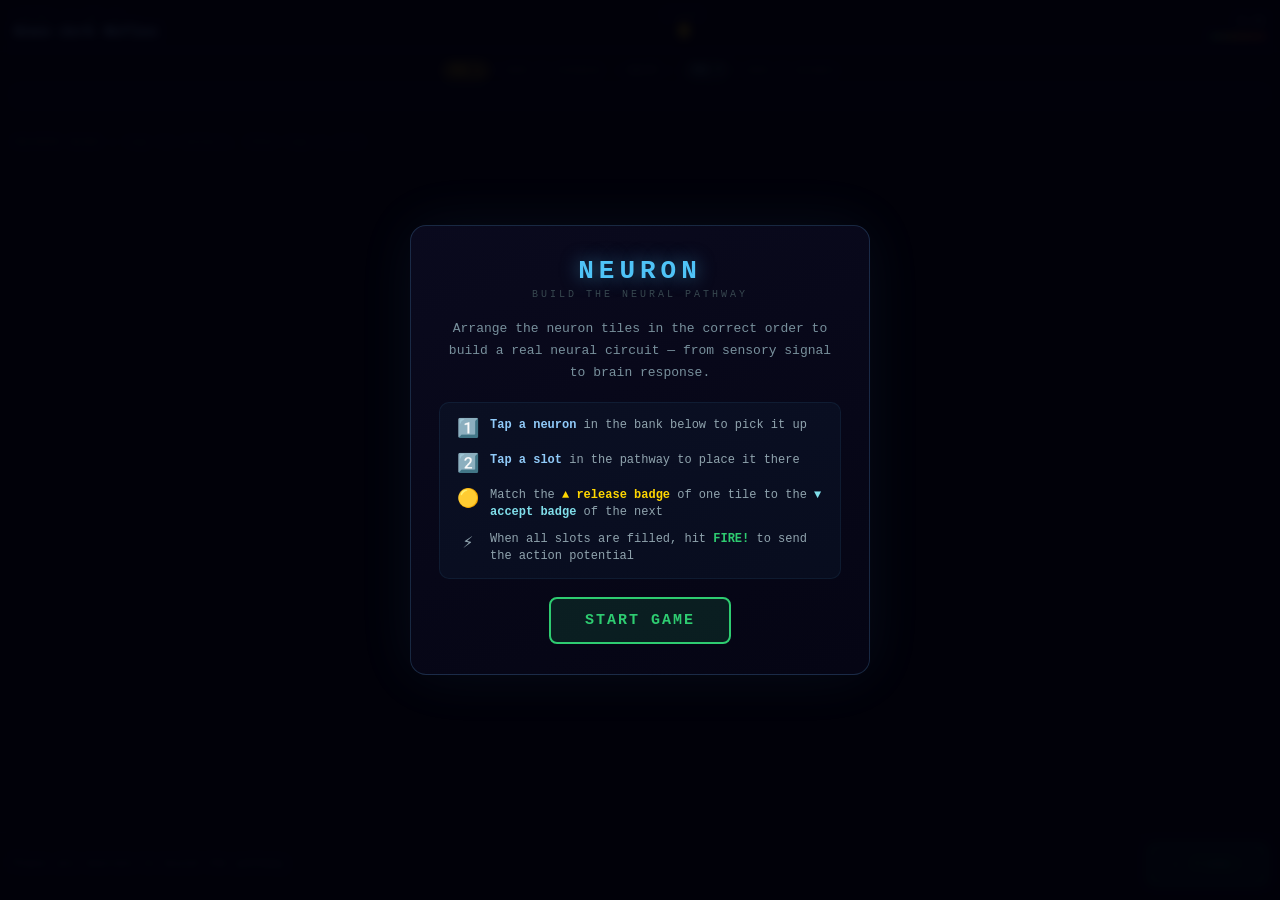
==== commit c20e5bd2: "Redesign as tile-arrangement pathway puzzle Players tap to pick up neuron tiles and place them in nu" ====
--- a/neuron-puzzle/index.html
+++ b/neuron-puzzle/index.html
@@ -3,1060 +3,1112 @@
 <head>
 <meta charset="UTF-8">
 <meta name="viewport" content="width=device-width, initial-scale=1.0, user-scalable=no">
-<title>NEURON — The Brain Board Game</title>
+<title>NEURON — Build the Path</title>
 <style>
-* { margin:0; padding:0; box-sizing:border-box; }
+*, *::before, *::after { margin:0; padding:0; box-sizing:border-box; }
+
 body {
   background: #020208;
-  min-height: 100vh;
+  min-height: 100dvh;
   font-family: 'Courier New', Courier, monospace;
   overflow: hidden;
   color: #e0e0f0;
   user-select: none;
-  touch-action: none;
-}
-canvas { display: block; position: fixed; inset: 0; }
+  display: flex;
+  flex-direction: column;
+}
+
+/* ── CANVAS (background + AP animation) ── */
+#bgCvs {
+  position: fixed; inset: 0;
+  pointer-events: none; z-index: 0;
+}
 
 /* ── TOP BAR ── */
 #topbar {
-  position: fixed; top:0; left:0; right:0; height:52px;
-  background: linear-gradient(180deg,rgba(2,2,10,.97) 60%,transparent);
+  position: relative; z-index: 10;
   display: flex; align-items: center; justify-content: space-between;
-  padding: 0 16px; z-index: 20; pointer-events: none;
-}
-#gameTitle { font-size:18px; letter-spacing:4px; color:#4FC3F7; text-shadow: 0 0 14px rgba(79,195,247,.5); }
-#scoreBox  { text-align:center; }
-#scoreLbl  { font-size:9px; color:#37474F; letter-spacing:2px; }
-#scoreVal  { font-size:20px; font-weight:bold; color:#FFD700; text-shadow: 0 0 8px rgba(255,215,0,.5); }
-#squareLbl { font-size:11px; color:#546E7A; text-align:right; }
-#squareNum { font-size:16px; color:#90CAF9; text-align:right; font-weight:bold; }
-
-/* ── BOTTOM CONTROLS ── */
-#controls {
-  position: fixed; bottom:0; left:0; right:0;
-  padding: 12px 16px 16px;
-  background: linear-gradient(0deg,rgba(2,2,10,.98) 60%,transparent);
-  display: flex; align-items: center; justify-content: space-between; gap:12px;
-  z-index: 20;
-}
-#infoBox {
-  flex: 1;
-  font-size: 12px; color: #546E7A; line-height: 1.5;
-  max-width: 55%;
-}
-#diceArea { display:flex; align-items:center; gap:10px; }
-#dice {
-  width:56px; height:56px;
-  border-radius:12px;
-  background: rgba(79,195,247,.1);
-  border: 2px solid rgba(79,195,247,.3);
-  display: flex; align-items:center; justify-content:center;
-  font-size: 26px;
+  padding: 10px 14px 8px;
+  background: rgba(2,2,10,.97);
+  border-bottom: 1px solid rgba(79,195,247,.07);
+  flex-shrink: 0;
+}
+#lvlTag  { font-size:10px; letter-spacing:3px; color:#37474F; }
+#lvlName { font-size:15px; color:#90CAF9; font-weight:bold; margin-top:1px; }
+#scoreBox { text-align:center; }
+#scoreLbl { font-size:9px; color:#37474F; letter-spacing:2px; }
+#scoreVal { font-size:20px; font-weight:bold; color:#FFD700; text-shadow:0 0 8px rgba(255,215,0,.4); }
+#timerCol { text-align:right; min-width:56px; }
+#timerBar { height:3px; background:rgba(79,195,247,.08); border-radius:2px; margin-top:3px; }
+#timerFill{ height:100%; background:linear-gradient(90deg,#2ECC71,#F39C12,#E74C3C); border-radius:2px; transition:width .2s linear; }
+#timerVal { font-size:12px; color:#546E7A; text-align:right; }
+
+/* ── PROGRESS DOTS ── */
+#progRow { display:flex; gap:5px; align-items:center; margin-top:3px; }
+.pdot { width:7px; height:7px; border-radius:50%; background:rgba(255,255,255,.08); transition:background .3s; }
+.pdot.done    { background:#2ECC71; }
+.pdot.current { background:#4FC3F7; box-shadow:0 0 6px #4FC3F7; }
+
+/* ── MAIN CONTENT ── */
+#main {
+  flex: 1; display:flex; flex-direction:column;
+  overflow: hidden; position:relative; z-index:5;
+  padding: 10px 12px 0;
+  gap: 8px;
+}
+
+/* ── CONTEXT CLUE ── */
+#contextClue {
+  text-align: center;
+  padding: 8px 14px;
+  background: rgba(79,195,247,.04);
+  border: 1px solid rgba(79,195,247,.08);
+  border-radius: 8px;
+  font-size: 12px; color:#546E7A; line-height:1.5;
+  flex-shrink: 0;
+}
+#contextClue strong { color:#64B5F6; }
+#contextClue em { color:#90CAF9; font-style:normal; }
+
+/* ── LEGEND (one-time) ── */
+#legend {
+  display:flex; gap:10px; justify-content:center; align-items:center;
+  flex-wrap:wrap; flex-shrink:0;
+}
+.leg { display:flex; align-items:center; gap:5px; font-size:10px; color:#37474F; }
+.leg-badge { padding:2px 7px; border-radius:12px; font-size:10px; font-weight:bold; }
+.leg-badge.rel { background:rgba(255,215,0,.15); border:1px solid #FFD700; color:#FFD700; }
+.leg-badge.acc { background:transparent; border:1px dashed #80DEEA; color:#80DEEA; }
+
+/* ── PATH AREA ── */
+#pathWrap {
+  flex-shrink: 0;
+  overflow-x: auto;
+  padding: 4px 0 8px;
+  /* hide scrollbar but allow scroll */
+  -ms-overflow-style: none; scrollbar-width: none;
+}
+#pathWrap::-webkit-scrollbar { display:none; }
+
+#pathRow {
+  display: flex; align-items: center; justify-content: center;
+  gap: 0;
+  min-width: max-content;
+  margin: 0 auto;
+  padding: 0 8px;
+}
+
+/* ── SLOT ── */
+.slot {
+  position: relative;
+  border: 2px dashed rgba(79,195,247,.25);
+  border-radius: 12px;
+  background: rgba(5,5,20,.8);
+  transition: border-color .2s, box-shadow .2s, transform .15s;
   cursor: pointer;
-  transition: transform .15s, box-shadow .15s;
-  pointer-events: all;
-  color: #4FC3F7;
-  text-shadow: 0 0 8px rgba(79,195,247,.6);
-}
-#dice:hover:not(.disabled) { transform:scale(1.1); box-shadow: 0 0 18px rgba(79,195,247,.4); }
-#dice.disabled { opacity:.4; cursor:not-allowed; pointer-events:none; }
-#dice.rolling  { animation: diceRoll .4s ease-in-out; }
-@keyframes diceRoll { 0%,100%{transform:rotate(0)} 25%{transform:rotate(-20deg) scale(1.15)} 75%{transform:rotate(20deg) scale(1.15)} }
-#rollBtn {
+  overflow: hidden;
+  flex-shrink: 0;
+}
+.slot:hover { border-color: rgba(79,195,247,.5); }
+.slot.drop-target { border-color: #4FC3F7; box-shadow: 0 0 16px rgba(79,195,247,.4); transform:scale(1.03); }
+.slot.filled  { border-style: solid; border-color: rgba(79,195,247,.35); }
+.slot.correct { border-color: rgba(46,204,113,.6)!important; box-shadow: 0 0 12px rgba(46,204,113,.3)!important; }
+.slot.wrong   { border-color: rgba(239,83,80,.7)!important; box-shadow: 0 0 14px rgba(239,83,80,.4)!important; animation: shake .35s ease; }
+@keyframes shake { 0%,100%{transform:translateX(0)} 20%,60%{transform:translateX(-6px)} 40%,80%{transform:translateX(6px)} }
+.slot-hint { position:absolute; top:4px; left:0; right:0; text-align:center; font-size:9px; color:rgba(255,255,255,.2); letter-spacing:1px; pointer-events:none; }
+.slot-num  { position:absolute; bottom:4px; right:6px; font-size:9px; color:rgba(255,255,255,.12); pointer-events:none; }
+.slot-empty-icon { display:flex; align-items:center; justify-content:center; height:100%; opacity:.2; font-size:22px; }
+
+/* ── CONNECTOR ── */
+.conn {
+  display: flex; flex-direction:column; align-items:center; justify-content:center;
+  width: 48px; flex-shrink:0; gap: 2px;
+}
+.conn-arrow { font-size:16px; color:rgba(255,255,255,.15); transition: color .3s; }
+.conn-nt { font-size:9px; font-weight:bold; letter-spacing:1px; color:rgba(255,255,255,.15); transition:color .3s; white-space:nowrap; }
+.conn.valid   .conn-arrow, .conn.valid   .conn-nt { color:#2ECC71; text-shadow:0 0 8px rgba(46,204,113,.7); }
+.conn.invalid .conn-arrow, .conn.invalid .conn-nt { color:#EF5350; text-shadow:0 0 6px rgba(239,83,80,.7); }
+.conn-check { font-size:12px; transition:opacity .3s; opacity:0; }
+.conn.valid   .conn-check { opacity:1; color:#2ECC71; }
+.conn.invalid .conn-check { opacity:1; color:#EF5350; }
+
+/* ── NEURON TILE (in slot AND in bank) ── */
+.tile {
+  display: flex; flex-direction:column; gap:4px;
+  padding: 8px 10px;
+  border-radius: 10px;
+  cursor: pointer;
+  transition: transform .15s, box-shadow .15s, opacity .25s;
+  position: relative;
+  border: 1.5px solid transparent;
+  flex-shrink: 0;
+}
+.tile:hover { transform: translateY(-3px); }
+.tile.selected {
+  transform: translateY(-5px) scale(1.04);
+  box-shadow: 0 0 0 2px white, 0 0 20px rgba(255,255,255,.4) !important;
+}
+.tile.in-slot { border: none; margin:0; padding:8px; border-radius:10px; width:100%; height:100%; }
+.tile.dimmed  { opacity:.35; pointer-events:none; }
+
+.tile-type { font-size:9px; letter-spacing:2px; text-transform:uppercase; opacity:.8; }
+.tile-name { font-size:13px; font-weight:bold; line-height:1.25; }
+.tile-sub  { font-size:10px; opacity:.55; margin-top:-2px; }
+.tile-nts  { display:flex; gap:4px; margin-top:4px; flex-wrap:wrap; }
+
+.badge {
+  padding: 2px 7px; border-radius:10px; font-size:10px; font-weight:bold;
+  white-space:nowrap;
+}
+.badge.rel { /* filled */ }
+.badge.acc { background:transparent !important; border-style:dashed !important; }
+.badge small { font-size:8px; font-weight:normal; opacity:.7; }
+
+/* ── BANK ── */
+#bankWrap {
+  flex: 1; display:flex; flex-direction:column;
+  overflow: hidden; min-height: 0;
+}
+#bankLbl {
+  font-size:10px; color:#37474F; letter-spacing:2px;
+  padding: 4px 2px; flex-shrink:0;
+  display:flex; align-items:center; gap:8px;
+}
+#bankLbl span { flex:1; }
+#bankTiles {
+  flex:1; overflow-y:auto;
+  display:flex; flex-wrap:wrap;
+  align-content: flex-start;
+  gap:8px;
+  padding: 4px 2px 8px;
+  -ms-overflow-style: none; scrollbar-width: none;
+}
+#bankTiles::-webkit-scrollbar { display:none; }
+
+/* ── FIRE BAR ── */
+#fireBar {
+  position:relative; z-index:10;
+  display:flex; align-items:center; justify-content:space-between;
+  gap:10px;
+  padding: 10px 12px 14px;
+  background: rgba(2,2,10,.95);
+  border-top:1px solid rgba(255,255,255,.04);
+  flex-shrink:0;
+}
+#fireStatus { font-size:12px; color:#37474F; flex:1; line-height:1.4; }
+#fireBtn {
   background: rgba(46,204,113,.12);
-  border: 2px solid #2ECC71;
-  color: #2ECC71;
-  padding: 12px 20px;
-  border-radius: 8px;
-  cursor: pointer;
-  font-family: inherit;
-  font-size: 13px;
-  font-weight: bold;
-  letter-spacing: 1px;
-  pointer-events: all;
-  white-space: nowrap;
-  transition: all .2s;
-}
-#rollBtn:hover:not(:disabled) { background:rgba(46,204,113,.25); box-shadow:0 0 16px rgba(46,204,113,.4); }
-#rollBtn:disabled { opacity:.35; cursor:not-allowed; }
-
-/* ── QUIZ / EVENT OVERLAY ── */
-#overlay {
-  position: fixed; inset:0;
-  display: flex; align-items:flex-end; justify-content:center;
-  z-index: 50; pointer-events: none;
-  padding-bottom: 0;
-}
-#card {
-  background: linear-gradient(160deg,rgba(8,8,28,.99),rgba(4,4,18,.99));
-  border: 1px solid rgba(100,181,246,.25);
-  border-bottom: none;
-  border-radius: 18px 18px 0 0;
-  padding: 24px 24px 28px;
-  width: 100%; max-width: 560px;
-  pointer-events: all;
-  transform: translateY(100%);
-  transition: transform .35s cubic-bezier(.34,1.4,.64,1);
-  box-shadow: 0 -8px 40px rgba(0,0,0,.6);
-}
-#card.open { transform: translateY(0); }
-#cardIcon  { font-size:32px; margin-bottom:8px; }
-#cardTitle { font-size:17px; color:#4FC3F7; margin-bottom:8px; font-weight:bold; }
-#cardBody  { font-size:13px; color:#78909C; line-height:1.7; margin-bottom:16px; }
-#cardBtns  { display:flex; gap:8px; flex-wrap:wrap; }
-.ans-btn {
-  flex: 1; min-width: 130px;
-  padding: 12px 8px;
-  border-radius: 8px;
-  border: 1px solid rgba(79,195,247,.3);
-  background: rgba(79,195,247,.08);
-  color: #4FC3F7;
-  font-family: inherit;
-  font-size: 13px;
-  cursor: pointer;
-  transition: all .18s;
-  text-align: center;
-  line-height: 1.3;
-}
-.ans-btn:hover { background:rgba(79,195,247,.2); box-shadow:0 0 12px rgba(79,195,247,.3); }
-.ans-btn.correct { background:rgba(46,204,113,.25)!important; border-color:#2ECC71!important; color:#2ECC71!important; box-shadow:0 0 16px rgba(46,204,113,.4); }
-.ans-btn.wrong   { background:rgba(239,83,80,.2)!important;  border-color:#EF5350!important; color:#EF5350!important; }
-.ans-btn.dim     { opacity:.35; pointer-events:none; }
-.cont-btn {
-  width:100%; padding:12px;
-  border-radius:8px; border:1px solid rgba(79,195,247,.3);
-  background:rgba(79,195,247,.1); color:#4FC3F7;
-  font-family:inherit; font-size:13px; cursor:pointer;
-  margin-top:10px; transition:all .18s; letter-spacing:1px;
-}
-.cont-btn:hover { background:rgba(79,195,247,.22); }
-
-/* ── MENU OVERLAY ── */
+  border:2px solid rgba(46,204,113,.35);
+  color:rgba(46,204,113,.4);
+  padding:11px 22px; border-radius:8px;
+  cursor:not-allowed; font-family:inherit; font-size:14px;
+  font-weight:bold; letter-spacing:2px; transition:all .25s;
+  white-space:nowrap; flex-shrink:0;
+}
+#fireBtn.ready {
+  border-color:#2ECC71; color:#2ECC71; cursor:pointer;
+  animation:firePulse 1.3s ease-in-out infinite;
+}
+@keyframes firePulse { 0%,100%{box-shadow:0 0 6px rgba(46,204,113,.3)} 50%{box-shadow:0 0 20px rgba(46,204,113,.8),0 0 40px rgba(46,204,113,.2)} }
+
+/* ── BOTTOM SHEET OVERLAY ── */
+#sheet {
+  position:fixed; inset:0; z-index:40;
+  display:flex; align-items:flex-end; justify-content:center;
+  background:rgba(2,2,8,.6); backdrop-filter:blur(3px);
+  opacity:0; pointer-events:none; transition:opacity .25s;
+}
+#sheet.open { opacity:1; pointer-events:all; }
+#sheetCard {
+  background:linear-gradient(160deg,rgba(8,8,28,.99),rgba(4,4,18,.99));
+  border:1px solid rgba(100,181,246,.18); border-bottom:none;
+  border-radius:18px 18px 0 0;
+  padding:22px 20px 28px; width:100%; max-width:560px;
+  transform:translateY(100%); transition:transform .35s cubic-bezier(.34,1.3,.64,1);
+  box-shadow:0 -6px 36px rgba(0,0,0,.5);
+}
+#sheet.open #sheetCard { transform:translateY(0); }
+#sheetIcon  { font-size:28px; margin-bottom:6px; }
+#sheetTitle { font-size:17px; color:#4FC3F7; font-weight:bold; margin-bottom:8px; }
+#sheetBody  { font-size:13px; color:#78909C; line-height:1.75; margin-bottom:16px; }
+#sheetBtns  { display:flex; gap:8px; flex-wrap:wrap; }
+.sheet-btn {
+  flex:1; min-width:120px; padding:12px 10px; border-radius:8px;
+  border:1px solid rgba(79,195,247,.3); background:rgba(79,195,247,.08);
+  color:#4FC3F7; font-family:inherit; font-size:13px; cursor:pointer;
+  text-align:center; transition:all .18s; line-height:1.3;
+}
+.sheet-btn:hover { background:rgba(79,195,247,.2); box-shadow:0 0 12px rgba(79,195,247,.3); }
+.sheet-btn.green { border-color:rgba(46,204,113,.4); background:rgba(46,204,113,.1); color:#2ECC71; }
+.sheet-btn.green:hover { background:rgba(46,204,113,.22); }
+
+/* ── MENU ── */
 #menu {
-  position: fixed; inset:0;
+  position:fixed; inset:0; z-index:60;
   display:flex; align-items:center; justify-content:center;
-  background: rgba(2,2,10,.88); backdrop-filter:blur(5px);
-  z-index: 60;
+  background:rgba(2,2,10,.9); backdrop-filter:blur(5px);
 }
 #menuCard {
-  background: linear-gradient(160deg,rgba(10,10,30,.98),rgba(5,5,20,.98));
-  border: 1px solid rgba(100,181,246,.2);
-  border-radius:16px;
-  padding: 36px 40px;
-  text-align:center; max-width:500px; width:90%;
-  box-shadow: 0 0 60px rgba(100,181,246,.08);
-}
-#menuCard h1 { font-size:28px; letter-spacing:5px; color:#4FC3F7; text-shadow:0 0 20px rgba(79,195,247,.6); margin-bottom:4px; }
-#menuCard .sub { font-size:11px; letter-spacing:3px; color:#37474F; margin-bottom:20px; }
-#menuCard p { font-size:13px; color:#78909C; line-height:1.75; margin-bottom:20px; }
-.legend { display:flex; flex-direction:column; gap:8px; margin-bottom:22px; text-align:left; }
-.leg-row { display:flex; align-items:center; gap:10px; font-size:12px; color:#90A4AE; }
-.leg-icon { font-size:20px; width:28px; text-align:center; }
+  background:linear-gradient(160deg,rgba(10,10,30,.99),rgba(5,5,20,.99));
+  border:1px solid rgba(100,181,246,.2); border-radius:16px;
+  padding:30px 28px; text-align:center; max-width:460px; width:92%;
+  box-shadow:0 0 60px rgba(100,181,246,.07);
+}
+#menuCard h1 { font-size:26px; letter-spacing:5px; color:#4FC3F7; text-shadow:0 0 18px rgba(79,195,247,.5); margin-bottom:3px; }
+#menuCard .sub { font-size:10px; letter-spacing:3px; color:#37474F; margin-bottom:18px; }
+#menuCard p   { font-size:13px; color:#78909C; line-height:1.7; margin-bottom:18px; }
+.howto { background:rgba(79,195,247,.04); border:1px solid rgba(79,195,247,.08); border-radius:10px; padding:14px 16px; margin-bottom:18px; text-align:left; }
+.howto-row { display:flex; align-items:flex-start; gap:10px; margin-bottom:10px; font-size:12px; color:#90A4AE; line-height:1.4; }
+.howto-row:last-child { margin-bottom:0; }
+.hico { font-size:18px; flex-shrink:0; width:24px; text-align:center; }
 .start-btn {
-  background:rgba(46,204,113,.12); border:2px solid #2ECC71;
-  color:#2ECC71; padding:13px 36px; border-radius:8px;
-  cursor:pointer; font-family:inherit; font-size:15px; font-weight:bold;
-  letter-spacing:2px; transition:all .2s;
-  animation: glowPulse 1.5s ease-in-out infinite;
-}
-@keyframes glowPulse {
-  0%,100%{box-shadow:0 0 8px rgba(46,204,113,.3)}
-  50%{box-shadow:0 0 22px rgba(46,204,113,.7),0 0 40px rgba(46,204,113,.2)}
+  background:rgba(46,204,113,.12); border:2px solid #2ECC71; color:#2ECC71;
+  padding:13px 34px; border-radius:8px; cursor:pointer; font-family:inherit;
+  font-size:15px; font-weight:bold; letter-spacing:2px; transition:all .2s;
+  animation:firePulse 1.5s ease-in-out infinite;
 }
 .start-btn:hover { background:rgba(46,204,113,.25); }
 
-/* feedback floaties */
-.fb { position:fixed; pointer-events:none; font-weight:bold; font-size:17px; z-index:100;
-      animation: floatUp 1.2s ease-out forwards; }
-@keyframes floatUp { 0%{opacity:1;transform:translateY(0) scale(1)} 100%{opacity:0;transform:translateY(-60px) scale(1.15)} }
-
-/* ── WIN SCREEN ── */
-#winScreen {
-  position:fixed; inset:0;
-  display:none; align-items:center; justify-content:center;
-  background:rgba(2,2,10,.92); backdrop-filter:blur(6px); z-index:70;
-}
-#winCard {
-  background:linear-gradient(160deg,rgba(10,10,30,.99),rgba(5,5,20,.99));
-  border:1px solid rgba(255,215,0,.3); border-radius:16px;
-  padding:36px 40px; text-align:center; max-width:460px; width:90%;
-  box-shadow:0 0 60px rgba(255,215,0,.12);
-}
-#winCard h2 { font-size:26px; color:#FFD700; letter-spacing:3px; text-shadow:0 0 20px rgba(255,215,0,.5); margin-bottom:10px; }
-#winCard p  { font-size:13px; color:#78909C; line-height:1.7; margin-bottom:18px; }
-#winScore   { font-size:30px; color:#FFD700; font-weight:bold; margin-bottom:12px; text-shadow:0 0 12px rgba(255,215,0,.5); }
+/* Feedback floaties */
+.fb { position:fixed; pointer-events:none; font-weight:bold; font-size:16px; z-index:100;
+      transform:translateX(-50%); animation:floatUp 1.1s ease-out forwards; }
+@keyframes floatUp { 0%{opacity:1;transform:translateX(-50%) translateY(0)} 100%{opacity:0;transform:translateX(-50%) translateY(-55px)} }
 </style>
 </head>
 <body>
-<canvas id="c"></canvas>
+
+<canvas id="bgCvs"></canvas>
 
 <div id="topbar">
   <div>
-    <div id="gameTitle">NEURON</div>
-    <div style="font-size:9px;color:#37474F;letter-spacing:2px;">BRAIN BOARD GAME</div>
+    <div id="lvlTag">LEVEL 1 OF 8</div>
+    <div id="lvlName">Knee-Jerk Reflex</div>
   </div>
   <div id="scoreBox">
     <div id="scoreLbl">SCORE</div>
     <div id="scoreVal">0</div>
   </div>
-  <div>
-    <div id="squareLbl">SQUARE</div>
-    <div id="squareNum">1 / 36</div>
+  <div id="timerCol">
+    <div id="timerVal">0:45</div>
+    <div id="progRow"></div>
+    <div id="timerBar"><div id="timerFill" style="width:100%"></div></div>
   </div>
 </div>
 
-<div id="controls">
-  <div id="infoBox">Click ROLL to fire your action potential!</div>
-  <div id="diceArea">
-    <div id="dice">⚡</div>
-    <button id="rollBtn" onclick="rollDice()">ROLL</button>
+<div id="main">
+  <div id="legend">
+    <div class="leg"><span class="leg-badge rel">Glu ▲</span><span>= what it releases</span></div>
+    <div class="leg"><span style="margin:0 4px;color:#546E7A">→ match → </span></div>
+    <div class="leg"><span class="leg-badge acc">Glu ▼</span><span>= what it accepts</span></div>
+  </div>
+  <div id="contextClue"></div>
+  <div id="pathWrap"><div id="pathRow"></div></div>
+  <div id="bankWrap">
+    <div id="bankLbl"><span>NEURON BANK — tap to select, then tap a slot</span></div>
+    <div id="bankTiles"></div>
   </div>
 </div>
 
-<div id="overlay">
-  <div id="card">
-    <div id="cardIcon">🧠</div>
-    <div id="cardTitle"></div>
-    <div id="cardBody"></div>
-    <div id="cardBtns"></div>
+<div id="fireBar">
+  <div id="fireStatus">Place all neurons to build the pathway</div>
+  <button id="fireBtn" onclick="fire()">⚡ FIRE!</button>
+</div>
+
+<!-- Bottom sheet -->
+<div id="sheet">
+  <div id="sheetCard">
+    <div id="sheetIcon">🧠</div>
+    <div id="sheetTitle"></div>
+    <div id="sheetBody"></div>
+    <div id="sheetBtns"></div>
   </div>
 </div>
 
+<!-- Menu -->
 <div id="menu">
   <div id="menuCard">
     <h1>NEURON</h1>
-    <div class="sub">THE BRAIN BOARD GAME</div>
-    <p>Race your action potential from a nerve ending all the way to the brain — and back to the muscles!</p>
-    <div class="legend">
-      <div class="leg-row"><span class="leg-icon">⚡</span><span>Roll the dice and move your signal forward</span></div>
-      <div class="leg-row"><span class="leg-icon" style="color:#4FC3F7">🔼</span><span><b style="color:#4FC3F7">Myelinated axons</b> — answer right to jump ahead!</span></div>
-      <div class="leg-row"><span class="leg-icon" style="color:#EF9A9A">🔽</span><span><b style="color:#EF9A9A">GABA inhibition</b> — get it wrong and slide back!</span></div>
-      <div class="leg-row"><span class="leg-icon" style="color:#FFC107">❓</span><span><b style="color:#FFC107">Quiz squares</b> — fun brain questions for bonus points</span></div>
-      <div class="leg-row"><span class="leg-icon" style="color:#CE93D8">✨</span><span><b style="color:#CE93D8">Special squares</b> — surprises along the way</span></div>
+    <div class="sub">BUILD THE NEURAL PATHWAY</div>
+    <p>Arrange the neuron tiles in the correct order to build a real neural circuit — from sensory signal to brain response.</p>
+    <div class="howto">
+      <div class="howto-row"><span class="hico">1️⃣</span><span><b style="color:#90CAF9">Tap a neuron</b> in the bank below to pick it up</span></div>
+      <div class="howto-row"><span class="hico">2️⃣</span><span><b style="color:#90CAF9">Tap a slot</b> in the pathway to place it there</span></div>
+      <div class="howto-row"><span class="hico">🟡</span><span>Match the <b style="color:#FFD700">▲ release badge</b> of one tile to the <b style="color:#80DEEA">▼ accept badge</b> of the next</span></div>
+      <div class="howto-row"><span class="hico">⚡</span><span>When all slots are filled, hit <b style="color:#2ECC71">FIRE!</b> to send the action potential</span></div>
     </div>
     <button class="start-btn" onclick="startGame()">START GAME</button>
   </div>
 </div>
 
-<div id="winScreen">
-  <div id="winCard">
-    <h2>🧠 SIGNAL COMPLETE!</h2>
-    <p>Your action potential traveled the entire nervous system — from receptor to muscle. You've mastered the brain!</p>
-    <div id="winScore"></div>
-    <p style="font-size:11px;color:#37474F">Fun fact: This journey takes about 50–100 milliseconds in a real nervous system.</p>
-    <button class="start-btn" onclick="restartGame()" style="margin-top:12px">PLAY AGAIN</button>
-  </div>
-</div>
-
 <script>
 // ══════════════════════════════════════════════════════════════
-//  NEURON — The Brain Board Game
-//  Snakes & Ladders meets Neurophysiology
+//  NEURON — Build the Neural Pathway
 // ══════════════════════════════════════════════════════════════
 
-const cvs = document.getElementById('c');
-const ctx = cvs.getContext('2d');
-function resize() { cvs.width = innerWidth; cvs.height = innerHeight; }
-resize(); addEventListener('resize', () => { resize(); });
-
-const W = () => cvs.width, H = () => cvs.height;
-
-// ── BOARD CONFIG ──────────────────────────────────────────────
-const GRID = 6;
-const TOTAL = 36;
-
-function cellSize() {
-  const maxW = Math.floor((W() - 40) / GRID);
-  const maxH = Math.floor((H() - 160) / GRID);
-  return Math.min(maxW, maxH, 96);
-}
-function boardOrigin() {
-  const cs = cellSize();
-  return {
-    x: Math.floor((W() - cs * GRID) / 2),
-    y: Math.floor((H() - cs * GRID) / 2) - 16,
-  };
-}
-
-// Square n → grid pixel center
-function sqPos(n) {
-  if (n < 1)  n = 1;
-  if (n > TOTAL) n = TOTAL;
-  const cs = cellSize();
-  const { x: bx, y: by } = boardOrigin();
-  const idx  = n - 1;
-  const row  = Math.floor(idx / GRID);              // 0=bottom
-  const posR = idx % GRID;
-  const col  = (row % 2 === 0) ? posR : (GRID - 1 - posR);
-  return {
-    x: bx + col * cs + cs / 2,
-    y: by + (GRID - 1 - row) * cs + cs / 2,
-  };
-}
-
-// ── SQUARE TYPE DEFINITIONS ───────────────────────────────────
-// Types: 'normal' | 'ladder_base' | 'ladder_top' | 'snake_head' | 'snake_tail' | 'quiz' | 'special' | 'start' | 'finish'
-const SQUARE_TYPES = {};
-for (let i = 1; i <= TOTAL; i++) SQUARE_TYPES[i] = 'normal';
-SQUARE_TYPES[1]  = 'start';
-SQUARE_TYPES[36] = 'finish';
-
-// LADDERS: base → top  (good — fast conduction!)
-const LADDERS = [
-  { from: 4,  to: 14, label: 'Myelinated Axon!',     icon: '⚡', color: '#4FC3F7' },
-  { from: 9,  to: 22, label: 'Dopamine Surge!',       icon: '🎯', color: '#CE93D8' },
-  { from: 20, to: 31, label: "Long-Term Potentiation!", icon: '🔬', color: '#81C784' },
-];
-// SNAKES: head → tail  (bad — inhibition!)
-const SNAKES = [
-  { from: 17, to: 7,  label: 'GABA Flood!',           icon: '🔴', color: '#EF9A9A' },
-  { from: 28, to: 13, label: 'Refractory Period!',    icon: '⏸',  color: '#FF6B6B' },
-  { from: 33, to: 21, label: 'Opioid Inhibition!',    icon: '🚫', color: '#FF8A65' },
-];
-LADDERS.forEach(l => { SQUARE_TYPES[l.from] = 'ladder_base'; SQUARE_TYPES[l.to] = 'ladder_top'; });
-SNAKES.forEach(s  => { SQUARE_TYPES[s.from] = 'snake_head';  SQUARE_TYPES[s.to] = 'snake_tail'; });
-
-// QUIZ SQUARES
-const QUIZ_SQUARES = [6, 11, 15, 24, 27, 30, 34];
-QUIZ_SQUARES.forEach(q => SQUARE_TYPES[q] = 'quiz');
-
-// SPECIAL SQUARES
-const SPECIAL_SQUARES = {
-  3:  { icon:'☕', color:'#FFA040', label:'Caffeine Boost!',   effect:'roll_again',  body:'Caffeine blocks adenosine — a chemical that makes you sleepy. With adenosine blocked, neurons fire more freely. Roll again!' },
-  13: { icon:'😴', color:'#78909C', label:'Neural Fatigue',    effect:'skip_turn',   body:'Neurons release neurotransmitters from limited vesicle stores. After heavy firing, supplies run low and signals weaken. Skip next turn.' },
-  19: { icon:'💊', color:'#80DEEA', label:'Painkiller!',       effect:'move_back',   body:'Opioid painkillers (like morphine) bind to receptors in the spinal cord and block pain signals. They also cause drowsiness — move back 2 spaces.' },
-  26: { icon:'🏃', color:'#FFD700', label:'Adrenaline Rush!',  effect:'move_forward',body:"Your adrenal glands just flooded your blood with adrenaline (epinephrine)! Heart racing, pupils dilated, muscles primed. Move forward 3 extra spaces!" },
+// ── CANVAS BACKGROUND + AP ANIMATION ─────────────────────────
+const bgCvs = document.getElementById('bgCvs');
+const bgCtx = bgCvs.getContext('2d');
+function resizeCvs() { bgCvs.width=innerWidth; bgCvs.height=innerHeight; }
+resizeCvs(); addEventListener('resize', resizeCvs);
+
+// ── NT DATA ───────────────────────────────────────────────────
+const NT = {
+  GLU:  { name:'Glutamate',      abbr:'Glu',  color:'#FFD700', desc:'Main excitatory NT — opens Na⁺ channels, depolarises' },
+  GABA: { name:'GABA',           abbr:'GABA', color:'#FF6B6B', desc:'Main inhibitory NT — opens Cl⁻ channels, hyperpolarises' },
+  ACH:  { name:'Acetylcholine',  abbr:'ACh',  color:'#00CED1', desc:'Neuromuscular junction NT — triggers muscle contraction' },
+  DA:   { name:'Dopamine',       abbr:'DA',   color:'#CE93D8', desc:'Reward modulator — signals "better than expected"' },
+  SP:   { name:'Substance P',    abbr:'SP',   color:'#FF69B4', desc:'Pain amplifier — released by C-fibers, NK1 receptor' },
+  NE:   { name:'Norepinephrine', abbr:'NE',   color:'#FFA040', desc:'Fight-or-flight — accelerates heart, dilates pupils' },
+  SERO: { name:'Serotonin',      abbr:'5-HT', color:'#69FF69', desc:'Mood and sleep regulator — low levels → depression' },
 };
-Object.keys(SPECIAL_SQUARES).forEach(k => SQUARE_TYPES[+k] = 'special');
-
-// SQUARE LABELS (shown on the board)
-const SQUARE_LABELS = {
-  1: 'START', 36: 'FINISH!',
-  4: 'Myelin\n↑', 14: 'Fast\nAxon',
-  9: 'Reward\n↑', 22: 'Dopamine',
-  20: 'LTP ↑', 31: 'Memory',
-  17: 'GABA\n↓', 7:  'Inhibited',
-  28: 'Refract\n↓', 13: 'Refractory',
-  33: 'Opioid\n↓', 21: 'Blocked',
-  3: '☕', 13: '😴', 19: '💊', 26: '🏃',
-  6: '❓', 11: '❓', 15: '❓', 24: '❓', 27: '❓', 30: '❓', 34: '❓',
+
+const NTYPE = {
+  SENSORY:    { color:'#4FC3F7', label:'Sensory Neuron' },
+  INTER:      { color:'#CE93D8', label:'Interneuron' },
+  MOTOR:      { color:'#81C784', label:'Motor Neuron' },
+  INHIBITORY: { color:'#EF9A9A', label:'Inhibitory Neuron' },
+  RELAY:      { color:'#80DEEA', label:'Relay Neuron' },
+  DOPAMINE:   { color:'#BA68C8', label:'Dopaminergic Neuron' },
+  CORTICAL:   { color:'#FFCA28', label:'Cortical Neuron' },
+  MUSCLE:     { color:'#A5D6A7', label:'Muscle Fiber' },
 };
 
-// NEUROSCIENCE FACTS for regular squares
-const FACTS = [
-  'The brain has about 86 billion neurons — roughly as many as stars in the Milky Way!',
-  'Nerve signals travel at up to 120 m/s (270 mph) in myelinated axons.',
-  'Unmyelinated C-fibers carry slow pain at just 0.5–2 m/s — that\'s why a dull ache follows a sharp sting.',
-  'The synapse gap is only 20 nanometres wide — 5,000 times thinner than a human hair.',
-  'Your brain uses 20% of your body\'s energy despite being only 2% of your weight.',
-  'A single neuron can form up to 10,000 synaptic connections with other neurons.',
-  'Neurons communicate chemically at synapses but electrically along their axons.',
-  'The cerebellum contains 70% of all neurons in the brain despite being the size of a fist.',
-  'Glial cells outnumber neurons 10:1 and provide nutrition, insulation, and cleanup.',
-  'The longest axon in your body runs from your lower spine to your big toe — nearly 1 metre!',
-  'Action potentials follow the "all-or-nothing" rule — partial firing doesn\'t exist.',
-  'REM sleep is when your brain consolidates memories through synaptic plasticity.',
-  'Stress hormones (cortisol) can actually shrink the hippocampus over time.',
-  'Meditation has been shown to physically thicken the prefrontal cortex.',
-  'The vagus nerve connects your gut to your brain — explaining the "gut feeling"!',
-];
-
-// QUIZ QUESTIONS (accessible to everyone)
-const QUESTIONS = [
+// ── LEVELS ────────────────────────────────────────────────────
+const LEVELS = [
   {
-    q: 'Which chemical gives you that feel-good rush of reward?',
-    opts: ['Dopamine', 'GABA', 'Histamine'],
-    ans: 0,
-    fact: 'Dopamine is released by the brain\'s reward circuit (the VTA → Nucleus Accumbens pathway) whenever something is better than expected. It\'s why sugar, likes, and gambling are so compelling!',
+    title:'Level 1', name:'Knee-Jerk Reflex',
+    context:'<strong>The patellar reflex:</strong> a tap on the knee stretches the muscle, triggering a signal that travels to the spinal cord and back — without involving the brain at all.',
+    hint:'Start with a sensory neuron. End with one that controls muscles.',
+    fact:'This is one of the <em>fastest</em> reflexes in the body — only ONE synapse between sensor and motor neuron. The whole arc completes in about <strong>25 milliseconds</strong>.',
+    timeLimit: 55,
+    numSlots: 3,
+    slotHints:['Stimulus', '', 'Response'],
+    tiles:[
+      { id:'T1', name:'Muscle Spindle',      sub:'Ia Afferent',       type:'SENSORY',    rel:'GLU',  acc:null  },
+      { id:'T2', name:'Spinal Interneuron',  sub:'Dorsal Horn',       type:'INTER',      rel:'GLU',  acc:'GLU' },
+      { id:'T3', name:'Motor Neuron',        sub:'α-motor, ventral horn', type:'MOTOR',  rel:'ACH',  acc:'GLU' },
+      { id:'D1', name:'Nociceptor',          sub:'Pain C-fiber',      type:'SENSORY',    rel:'SP',   acc:null,  dist:true },
+      { id:'D2', name:'Renshaw Cell',        sub:'Inhibitory IN',     type:'INHIBITORY', rel:'GABA', acc:'ACH', dist:true },
+    ],
+    solution:['T1','T2','T3'],
   },
   {
-    q: 'What does the brain\'s natural "brake pedal" neurotransmitter do?',
-    opts: ['Slows things down (inhibitory)', 'Speeds things up (excitatory)', 'Makes you feel pain'],
-    ans: 0,
-    fact: 'GABA (gamma-aminobutyric acid) is the brain\'s main inhibitory neurotransmitter. It calms neural activity — anxiety drugs like Valium and alcohol both work by boosting GABA.',
+    title:'Level 2', name:'Pain Pathway',
+    context:'<strong>Feeling pain:</strong> a nociceptor (pain sensor) sends a signal from the skin up through the spinal cord, through the thalamus, and finally into your conscious awareness in the cortex.',
+    hint:'Pain uses a special NT called Substance P at the first synapse. Then glutamate carries it the rest of the way.',
+    fact:'C-fibers conduct pain slowly (~1 m/s). That\'s why you feel a sharp sting FIRST (fast Aδ fibers), then a deep throbbing ache moments later (slow C-fibers). Two different pain signals!',
+    timeLimit: 65,
+    numSlots: 4,
+    slotHints:['Skin','Spinal Cord','Brain Relay','Awareness'],
+    tiles:[
+      { id:'T1', name:'Nociceptor',          sub:'C-fiber, skin',        type:'SENSORY',  rel:'SP',   acc:null  },
+      { id:'T2', name:'Dorsal Horn IN',      sub:'Spinal cord',          type:'INTER',    rel:'GLU',  acc:'SP'  },
+      { id:'T3', name:'Thalamus',            sub:'VPL nucleus',          type:'RELAY',    rel:'GLU',  acc:'GLU' },
+      { id:'T4', name:'Somatosensory Cortex',sub:'S1 — conscious pain',  type:'CORTICAL', rel:null,   acc:'GLU' },
+      { id:'D1', name:'Touch Fiber',         sub:'Aβ — wrong pathway',   type:'SENSORY',  rel:'GLU',  acc:null,  dist:true },
+      { id:'D2', name:'Raphe Nucleus',       sub:'Serotonin factory',    type:'RELAY',    rel:'SERO', acc:'GLU', dist:true },
+    ],
+    solution:['T1','T2','T3','T4'],
   },
   {
-    q: 'Why do myelinated nerves conduct signals faster?',
-    opts: ['Signal jumps between gaps (saltatory conduction)', 'They have more ions', 'They are shorter'],
-    ans: 0,
-    fact: 'Myelin is a fatty insulator that makes the signal "leap" from one Node of Ranvier to the next — called saltatory conduction (from Latin saltare, to jump). It\'s up to 100× faster than unmyelinated fibers!',
+    title:'Level 3', name:'Gate Control — Block the Pain',
+    context:'<strong>Gate Control Theory:</strong> touching a bumped area reduces pain. Why? Because touch fibers activate an <em>inhibitory</em> interneuron that literally blocks the pain signal at the spinal cord.',
+    hint:'You need an inhibitory interneuron here. The pain relay neuron must ACCEPT GABA to be blocked!',
+    fact:'This is why rubbing a bump helps! It\'s also the basis of TENS therapy, acupuncture, and even how spinal cord stimulators treat chronic pain. The "gate" is a real thing.',
+    timeLimit: 65,
+    numSlots: 3,
+    slotHints:['Touch input','Gate keeper','Pain blocked!'],
+    tiles:[
+      { id:'T1', name:'Touch Fiber',         sub:'Aβ — fast touch',      type:'SENSORY',    rel:'GLU',  acc:null  },
+      { id:'T2', name:'Inhibitory IN',       sub:'Gate interneuron',     type:'INHIBITORY', rel:'GABA', acc:'GLU' },
+      { id:'T3', name:'Pain Relay',          sub:'Projection neuron',    type:'INTER',      rel:null,   acc:'GABA'},
+      { id:'D1', name:'Nociceptor',          sub:'C-fiber — wrong input',type:'SENSORY',    rel:'SP',   acc:null,  dist:true },
+      { id:'D2', name:'Spinal Interneuron',  sub:'Excitatory — wrong!',  type:'INTER',      rel:'GLU',  acc:'GLU', dist:true },
+      { id:'D3', name:'Motor Neuron',        sub:'Wrong output',         type:'MOTOR',      rel:'ACH',  acc:'GLU', dist:true },
+    ],
+    solution:['T1','T2','T3'],
   },
   {
-    q: 'What triggers the "fight or flight" response?',
-    opts: ['Adrenaline (epinephrine)', 'Serotonin', 'Melatonin'],
-    ans: 0,
-    fact: 'Adrenaline (epinephrine) is released by the adrenal glands, flooding the blood. It accelerates your heart, dilates pupils, diverts blood to muscles, and shuts down digestion — prepping you to fight or flee!',
+    title:'Level 4', name:'Neuromuscular Junction',
+    context:'<strong>Moving a muscle:</strong> your brain sends a command down the corticospinal tract to a motor neuron. But at the muscle, the signal switches to a completely different neurotransmitter.',
+    hint:'The brain talks to motor neurons with Glutamate. But motor neurons talk to MUSCLES using something different — think of how botox works!',
+    fact:'Botox (botulinum toxin) works by blocking the release of <strong>acetylcholine</strong> at the neuromuscular junction. No ACh → no muscle contraction → wrinkles relax. In high enough doses it causes full paralysis.',
+    timeLimit: 55,
+    numSlots: 3,
+    slotHints:['Brain command','Spinal cord','Muscle'],
+    tiles:[
+      { id:'T1', name:'Motor Cortex',        sub:'Upper motor neuron',   type:'CORTICAL', rel:'GLU',  acc:null  },
+      { id:'T2', name:'α-Motor Neuron',      sub:'Lower motor neuron',   type:'MOTOR',    rel:'ACH',  acc:'GLU' },
+      { id:'T3', name:'Skeletal Muscle',     sub:'Neuromuscular junction',type:'MUSCLE',  rel:null,   acc:'ACH' },
+      { id:'D1', name:'Sensory Cortex',      sub:'Wrong cortex area',    type:'CORTICAL', rel:'GLU',  acc:'GLU', dist:true },
+      { id:'D2', name:'Interneuron',         sub:'Wrong — no NMJ',       type:'INTER',    rel:'GLU',  acc:'GLU', dist:true },
+      { id:'D3', name:'Cardiac Muscle',      sub:'Accepts NE not ACh',   type:'MUSCLE',   rel:null,   acc:'NE',  dist:true },
+    ],
+    solution:['T1','T2','T3'],
   },
   {
-    q: 'Serotonin is best known for regulating your...',
-    opts: ['Mood and sleep', 'Muscle contractions', 'Balance and coordination'],
-    ans: 0,
-    fact: 'Serotonin helps regulate mood, sleep, appetite and social behaviour. 90% of your body\'s serotonin is actually made in your gut! SSRIs like Prozac boost available serotonin to treat depression.',
+    title:'Level 5', name:'Dopamine Reward Circuit',
+    context:'<strong>Feeling rewarded:</strong> the mesolimbic pathway connects the VTA deep in the brainstem to the Nucleus Accumbens — the brain\'s pleasure centre. This circuit drives motivation, habit formation, and addiction.',
+    hint:'Glutamate activates a dopamine neuron, which then broadcasts dopamine to the reward centre. What does the reward centre do next?',
+    fact:'Dopamine doesn\'t actually signal "pleasure" — it signals <em>prediction error</em>. It fires when things go <strong>better than expected</strong>. This is why unpredictable rewards (slot machines, Instagram likes) are more addictive than predictable ones.',
+    timeLimit: 70,
+    numSlots: 4,
+    slotHints:['Prefrontal','Brainstem','Reward','Output'],
+    tiles:[
+      { id:'T1', name:'Prefrontal Cortex',   sub:'Goal-directed thought', type:'CORTICAL', rel:'GLU',  acc:null  },
+      { id:'T2', name:'VTA Neuron',          sub:'Ventral Tegmental Area',type:'DOPAMINE', rel:'DA',   acc:'GLU' },
+      { id:'T3', name:'Nucleus Accumbens',   sub:'Reward centre',         type:'RELAY',    rel:'GLU',  acc:'DA'  },
+      { id:'T4', name:'Striatum',            sub:'Motor output & habit',  type:'INTER',    rel:null,   acc:'GLU' },
+      { id:'D1', name:'Raphe Nucleus',       sub:'Serotonin — wrong NT',  type:'RELAY',    rel:'SERO', acc:'GLU', dist:true },
+      { id:'D2', name:'Amygdala',            sub:'Fear — wrong circuit',  type:'CORTICAL', rel:'GLU',  acc:'GLU', dist:true },
+      { id:'D3', name:'GABA Interneuron',    sub:'Inhibitory — wrong',    type:'INHIBITORY',rel:'GABA',acc:'DA',  dist:true },
+    ],
+    solution:['T1','T2','T3','T4'],
   },
   {
-    q: 'What happens at a SYNAPSE?',
-    opts: ['One neuron sends chemical messages to another', 'The brain stores a memory', 'A muscle contracts'],
-    ans: 0,
-    fact: 'At a synapse, the arriving electrical signal triggers the release of chemical neurotransmitters. These float across the tiny synaptic cleft and bind to receptors on the next neuron, continuing — or stopping — the signal.',
+    title:'Level 6', name:'Fight or Flight',
+    context:'<strong>Responding to threat:</strong> the sympathetic nervous system is a two-neuron chain. The first neuron uses one NT inside the nervous system; the second switches to a completely different one at the target organ.',
+    hint:'The preganglionic neuron uses ACh. But at the organ, the postganglionic switches to norepinephrine (the chemical form of adrenaline).',
+    fact:'The adrenal medulla is basically a modified sympathetic ganglion — instead of releasing NE from axon terminals, it dumps <strong>epinephrine (adrenaline) directly into your bloodstream</strong> for a whole-body response.',
+    timeLimit: 75,
+    numSlots: 4,
+    slotHints:['Hypothalamus','Spinal cord','Ganglion','Target organ'],
+    tiles:[
+      { id:'T1', name:'Hypothalamus',        sub:'Threat detection',       type:'CORTICAL', rel:'GLU',  acc:null  },
+      { id:'T2', name:'Preganglionic Neuron',sub:'T1–L2 spinal cord',      type:'INTER',    rel:'ACH',  acc:'GLU' },
+      { id:'T3', name:'Sympathetic Ganglion',sub:'Paravertebral chain',    type:'RELAY',    rel:'NE',   acc:'ACH' },
+      { id:'T4', name:'Heart / Adrenal',     sub:'Target organ',           type:'MOTOR',    rel:null,   acc:'NE'  },
+      { id:'D1', name:'Parasympathetic GG',  sub:'ACh both sides — wrong', type:'RELAY',    rel:'ACH',  acc:'ACH', dist:true },
+      { id:'D2', name:'VTA Neuron',          sub:'Dopamine — wrong',       type:'DOPAMINE', rel:'DA',   acc:'GLU', dist:true },
+      { id:'D3', name:'Dorsal Horn IN',      sub:'Pain relay — wrong',     type:'INTER',    rel:'GLU',  acc:'SP',  dist:true },
+    ],
+    solution:['T1','T2','T3','T4'],
   },
   {
-    q: 'Your resting nerve cell has a charge of...',
-    opts: ['−70 millivolts (negative)', '+40 millivolts (positive)', '0 volts (neutral)'],
-    ans: 0,
-    fact: 'The resting membrane potential is −70 mV — the inside of the cell is negative compared to outside. When stimulated above −55 mV (the threshold), the cell fires an action potential that peaks at +40 mV!',
+    title:'Level 7', name:'Serotonin & Mood',
+    context:'<strong>Regulating mood:</strong> the raphe nuclei broadcast serotonin widely across the brain — to the hippocampus (memory/mood), amygdala (fear), and prefrontal cortex (executive function).',
+    hint:'Glutamate activates the serotonin factory. Then serotonin spreads to its targets.',
+    fact:'SSRIs (like Prozac) block serotonin reabsorption, increasing its time in the synapse. But they take <strong>2–4 weeks to work</strong> — suggesting antidepressants act through long-term neuroplasticity changes, not just immediate NT increases.',
+    timeLimit: 70,
+    numSlots: 4,
+    slotHints:['Stress signal','Serotonin source','Memory & mood','Executive control'],
+    tiles:[
+      { id:'T1', name:'Amygdala',            sub:'Stress / threat signal', type:'CORTICAL', rel:'GLU',  acc:null  },
+      { id:'T2', name:'Raphe Nuclei',        sub:'Serotonin factory',      type:'RELAY',    rel:'SERO', acc:'GLU' },
+      { id:'T3', name:'Hippocampus',         sub:'Memory & mood',          type:'INTER',    rel:'GLU',  acc:'SERO'},
+      { id:'T4', name:'Prefrontal Cortex',   sub:'Executive control',      type:'CORTICAL', rel:null,   acc:'GLU' },
+      { id:'D1', name:'VTA Neuron',          sub:'Dopamine — wrong NT',    type:'DOPAMINE', rel:'DA',   acc:'GLU', dist:true },
+      { id:'D2', name:'Thalamus',            sub:'GLU relay — wrong NT here', type:'RELAY', rel:'GLU',  acc:'GLU', dist:true },
+      { id:'D3', name:'GABA Interneuron',    sub:'Inhibitory — wrong',     type:'INHIBITORY',rel:'GABA',acc:'SERO',dist:true },
+    ],
+    solution:['T1','T2','T3','T4'],
+  },
+  {
+    title:'Level 8', name:'Full Sensorimotor Circuit',
+    context:'<strong>The complete journey:</strong> from a painful stimulus on your skin, all the way up to the brain and back down to a motor response. Five synapses. Four different neurotransmitters.',
+    hint:'Pain uses Substance P first. Then it\'s carried by Glutamate to the brain. At some point Dopamine enters the picture before the motor command goes out via ACh.',
+    fact:'A voluntary response to pain takes ~150–200ms — traversing this entire circuit. Each synaptic delay is just ~0.5ms. The rest of the time is axon conduction and cortical processing. You are essentially a bag of slow cables.',
+    timeLimit: 90,
+    numSlots: 5,
+    slotHints:['Skin','Spinal Cord','Thalamus','Cortex','Muscle'],
+    tiles:[
+      { id:'T1', name:'Nociceptor',          sub:'C-fiber, skin',          type:'SENSORY',  rel:'SP',   acc:null  },
+      { id:'T2', name:'Dorsal Horn IN',      sub:'Spinal cord relay',      type:'INTER',    rel:'GLU',  acc:'SP'  },
+      { id:'T3', name:'Thalamus',            sub:'Sensory relay station',  type:'RELAY',    rel:'DA',   acc:'GLU' },
+      { id:'T4', name:'Motor Cortex',        sub:'Voluntary movement',     type:'CORTICAL', rel:'GLU',  acc:'DA'  },
+      { id:'T5', name:'α-Motor Neuron',      sub:'→ neuromuscular junction',type:'MOTOR',   rel:'ACH',  acc:'GLU' },
+      { id:'T6', name:'Skeletal Muscle',     sub:'Effector — final output',type:'MUSCLE',   rel:null,   acc:'ACH' },
+      { id:'D1', name:'Raphe Nucleus',       sub:'5-HT — not in this loop',type:'RELAY',    rel:'SERO', acc:'GLU', dist:true },
+      { id:'D2', name:'GABA Interneuron',    sub:'Inhibitory — wrong here', type:'INHIBITORY',rel:'GABA',acc:'DA', dist:true },
+    ],
+    solution:['T1','T2','T3','T4','T5','T6'],
   },
 ];
 
-// ── PARTICLES ────────────────────────────────────────────────
-const particles = [];
-const lerp  = (a,b,t) => a+(b-a)*t;
-const clamp = (v,lo,hi) => Math.max(lo, Math.min(hi, v));
-const rand  = (lo,hi) => lo + Math.random()*(hi-lo);
-
-function spawnBurst(x,y,color,n=16,spd=.14){
-  for(let i=0;i<n;i++){
-    const a=(Math.PI*2*i/n)+rand(-.3,.3), s=spd*rand(.5,1.5);
-    particles.push({x,y,vx:Math.cos(a)*s,vy:Math.sin(a)*s,color,life:rand(350,800),max:800,sz:rand(2,4)});
-  }
-}
-function spawnTrail(x,y,color){
-  for(let i=0;i<4;i++)
-    particles.push({x:x+rand(-6,6),y:y+rand(-6,6),vx:rand(-.04,.04),vy:rand(-.06,0),color,life:rand(200,500),max:500,sz:rand(2,3.5)});
-}
-function hexRgb(h){const r=parseInt(h.slice(1,3),16),g=parseInt(h.slice(3,5),16),b=parseInt(h.slice(5,7),16);return[r,g,b];}
-function rgba(h,a){const[r,g,b]=hexRgb(h);return`rgba(${r},${g},${b},${a})`;}
-
 // ── GAME STATE ────────────────────────────────────────────────
 const G = {
-  pos: 1,          // current square (1-36)
+  lvlIdx: 0,
+  slots: [],        // array of tile IDs or null  (length = numSlots)
+  selectedTileId: null,
   score: 0,
-  state: 'idle',   // idle | rolling | moving | event | quiz | paused
-  skipTurn: false,
-  diceVal: 1,
-  quizIdx: -1,
-  quizAnswered: false,
-  t: 0,
-  // token animation
-  tokenPath: [],   // squares to move through
-  tokenStep: 0,
-  tokenT: 0,       // 0-1 lerp between steps
-  tokenX: 0, tokenY: 0,
-  pendingEffect: null,
+  levelTime: 0,
+  timerMax: 0,
+  wrongFires: 0,
+  state: 'idle',    // idle | firing | complete
+  levelsComplete: [],
 };
 
-// ── DICE FACES ────────────────────────────────────────────────
-const DICE_FACES = ['⚡','①','②','③','④','⑤','⑥'];
-
-// ── RENDERING ────────────────────────────────────────────────
-const TYPE_COLOR = {
-  normal:      '#1a2a4a',
-  start:       '#1B3A2A',
-  finish:      '#2E2200',
-  ladder_base: '#0D2A35',
-  ladder_top:  '#0D2A35',
-  snake_head:  '#2D0D0D',
-  snake_tail:  '#2D0D0D',
-  quiz:        '#1E1800',
-  special:     '#1A0D2E',
-};
-const TYPE_BORDER = {
-  normal:      '#2E4A6A',
-  start:       '#2ECC71',
-  finish:      '#FFD700',
-  ladder_base: '#4FC3F7',
-  ladder_top:  '#4FC3F7',
-  snake_head:  '#EF9A9A',
-  snake_tail:  '#EF9A9A',
-  quiz:        '#FFC107',
-  special:     '#CE93D8',
-};
-
-function drawBoard(t) {
-  const cs = cellSize();
-  const { x: bx, y: by } = boardOrigin();
-
-  // Board background
-  ctx.save();
-  ctx.shadowColor = 'rgba(79,195,247,.06)';
-  ctx.shadowBlur  = 40;
-  ctx.fillStyle   = 'rgba(5,5,18,.95)';
-  ctx.strokeStyle = 'rgba(79,195,247,.06)';
-  ctx.lineWidth   = 1;
-  roundRect(ctx, bx-4, by-4, cs*GRID+8, cs*GRID+8, 14);
-  ctx.fill(); ctx.stroke();
-  ctx.restore();
-
-  // Cells
-  for (let n = 1; n <= TOTAL; n++) {
-    const { x, y } = sqPos(n);
-    const type = SQUARE_TYPES[n];
-    const isHere = (n === G.pos);
-
-    ctx.save();
-    if (isHere) { ctx.shadowColor = '#FFFFFF'; ctx.shadowBlur = 18; }
-
-    // Cell background
-    ctx.fillStyle = TYPE_COLOR[type] || TYPE_COLOR.normal;
-    ctx.strokeStyle = TYPE_BORDER[type] || TYPE_BORDER.normal;
-    ctx.lineWidth = isHere ? 2.5 : 1;
-    roundRect(ctx, x-cs/2+2, y-cs/2+2, cs-4, cs-4, 8);
-    ctx.fill(); ctx.stroke();
-
-    // Subtle neuron glow on hover-ish pulse
-    if (!isHere) {
-      const pulse = Math.sin(t*.001 + n*.4)*.5+.5;
-      ctx.globalAlpha = pulse * 0.04;
-      ctx.fillStyle = TYPE_BORDER[type] || '#4FC3F7';
-      roundRect(ctx, x-cs/2+2, y-cs/2+2, cs-4, cs-4, 8);
-      ctx.fill();
-      ctx.globalAlpha = 1;
+let animT = 0;
+
+// ── BUILD LEVEL UI ────────────────────────────────────────────
+function loadLevel(idx) {
+  const lvl = LEVELS[idx];
+  G.lvlIdx = idx;
+  G.slots = new Array(lvl.numSlots).fill(null);
+  G.selectedTileId = null;
+  G.levelTime = 0;
+  G.timerMax = lvl.timeLimit;
+  G.wrongFires = 0;
+  G.state = 'idle';
+
+  document.getElementById('lvlTag').textContent  = `${lvl.title.toUpperCase()} OF ${LEVELS.length}`;
+  document.getElementById('lvlName').textContent = lvl.name;
+  document.getElementById('contextClue').innerHTML = lvl.context;
+  updateScore();
+  updateProgDots();
+  buildPath(lvl);
+  buildBank(lvl);
+  updateFireBtn();
+  updateFireStatus('Tap a tile to select it, then tap a slot to place it');
+
+  // Show intro sheet
+  showSheet('💡', lvl.name, `<strong>Tip:</strong> ${lvl.hint}`, [
+    { label:'Got it — let\'s go!', cls:'green', action: closeSheet },
+  ]);
+}
+
+function buildPath(lvl) {
+  const row = document.getElementById('pathRow');
+  row.innerHTML = '';
+
+  const vw = window.innerWidth;
+  const tileW = Math.max(90, Math.min(150, Math.floor((vw - 60 - (lvl.numSlots-1)*44) / lvl.numSlots)));
+  const tileH = Math.max(90, Math.min(120, Math.round(tileW * 0.78)));
+
+  for (let i = 0; i < lvl.numSlots; i++) {
+    // Slot
+    const slot = document.createElement('div');
+    slot.className = 'slot';
+    slot.id = `slot-${i}`;
+    slot.style.width  = tileW + 'px';
+    slot.style.height = tileH + 'px';
+
+    const hint = document.createElement('div');
+    hint.className = 'slot-hint';
+    hint.textContent = lvl.slotHints[i] || '';
+    slot.appendChild(hint);
+
+    const numLbl = document.createElement('div');
+    numLbl.className = 'slot-num';
+    numLbl.textContent = i + 1;
+    slot.appendChild(numLbl);
+
+    const emptyIcon = document.createElement('div');
+    emptyIcon.className = 'slot-empty-icon';
+    emptyIcon.textContent = '🧬';
+    emptyIcon.id = `slot-empty-${i}`;
+    slot.appendChild(emptyIcon);
+
+    slot.addEventListener('click', () => onSlotClick(i));
+    row.appendChild(slot);
+
+    // Connector (not after last slot)
+    if (i < lvl.numSlots - 1) {
+      const conn = document.createElement('div');
+      conn.className = 'conn';
+      conn.id = `conn-${i}`;
+      conn.innerHTML = `
+        <div class="conn-check" id="conn-check-${i}">—</div>
+        <div class="conn-arrow">→</div>
+        <div class="conn-nt" id="conn-nt-${i}">?</div>
+      `;
+      row.appendChild(conn);
     }
-
-    ctx.restore();
-
-    // Square number
-    ctx.save();
-    ctx.font = `bold ${Math.max(9, cs*0.15)}px Courier New`;
-    ctx.textAlign = 'left'; ctx.textBaseline = 'top';
-    ctx.fillStyle = rgba(TYPE_BORDER[type]||'#4FC3F7', 0.5);
-    ctx.fillText(n, x - cs/2 + 5, y - cs/2 + 4);
-    ctx.restore();
-
-    // Cell icon / label
-    drawCellIcon(n, x, y, cs, t);
-  }
-
-  // Ladders
-  LADDERS.forEach(l => drawLadder(l, t));
-  // Snakes
-  SNAKES.forEach(s => drawSnake(s, t));
-}
-
-function drawCellIcon(n, x, y, cs, t) {
-  const type = SQUARE_TYPES[n];
-  const fs = Math.max(10, cs * 0.18);
-  ctx.save();
-  ctx.textAlign = 'center'; ctx.textBaseline = 'middle';
-
-  if (n === 1) {
-    ctx.font = `bold ${fs}px Courier New`;
-    ctx.fillStyle = '#2ECC71'; ctx.shadowColor = '#2ECC71'; ctx.shadowBlur = 8;
-    ctx.fillText('START', x, y);
-  } else if (n === 36) {
-    const pulse = Math.sin(t*.003)*.5+.5;
-    ctx.font = `bold ${fs}px Courier New`;
-    ctx.fillStyle = `rgba(255,215,0,${.7+pulse*.3})`; ctx.shadowColor = '#FFD700'; ctx.shadowBlur = 12+pulse*8;
-    ctx.fillText('BRAIN!', x, y-fs*.4);
-    ctx.font = `${fs*.7}px Courier New`;
-    ctx.fillText('FINISH', x, y+fs*.55);
-  } else if (type === 'quiz') {
-    const pulse = Math.sin(t*.002+n)*.5+.5;
-    ctx.font = `${cs*.38}px serif`;
-    ctx.globalAlpha = .6+pulse*.4;
-    ctx.shadowColor = '#FFC107'; ctx.shadowBlur = 6+pulse*10;
-    ctx.fillText('❓', x, y);
-  } else if (type === 'special') {
-    const sp = SPECIAL_SQUARES[n];
-    ctx.font = `${cs*.36}px serif`;
-    ctx.shadowColor = sp.color; ctx.shadowBlur = 8;
-    ctx.fillText(sp.icon, x, y);
-  } else if (type === 'ladder_base') {
-    ctx.font = `bold ${fs*.85}px Courier New`;
-    ctx.fillStyle = '#4FC3F7'; ctx.shadowColor = '#4FC3F7'; ctx.shadowBlur = 7;
-    ctx.fillText('▲ LAUNCH', x, y);
-  } else if (type === 'snake_head') {
-    ctx.font = `bold ${fs*.85}px Courier New`;
-    ctx.fillStyle = '#EF9A9A'; ctx.shadowColor = '#EF9A9A'; ctx.shadowBlur = 7;
-    ctx.fillText('▼ GABA!', x, y);
+  }
+}
+
+function buildBank(lvl) {
+  const bank = document.getElementById('bankTiles');
+  bank.innerHTML = '';
+  const shuffled = [...lvl.tiles].sort(() => Math.random() - 0.5);
+
+  const vw = window.innerWidth;
+  const tileW = Math.max(110, Math.min(150, Math.floor((vw - 24) / 3 - 8)));
+
+  shuffled.forEach(t => {
+    const el = makeTileEl(t, tileW);
+    el.addEventListener('click', () => onBankTileClick(t.id));
+    bank.appendChild(el);
+  });
+}
+
+function makeTileEl(tile, width) {
+  const ntc  = NTYPE[tile.type] || NTYPE.INTER;
+  const relNT = tile.rel ? NT[tile.rel] : null;
+  const accNT = tile.acc ? NT[tile.acc] : null;
+
+  const el = document.createElement('div');
+  el.className = 'tile';
+  el.id = `tile-${tile.id}`;
+  if (width) el.style.width = width + 'px';
+  el.style.background = `linear-gradient(135deg, rgba(5,5,20,.95), rgba(10,10,28,.95))`;
+  el.style.borderColor = `${ntc.color}40`;
+  el.style.boxShadow = `0 0 8px ${ntc.color}18, inset 0 0 12px rgba(0,0,0,.3)`;
+
+  el.innerHTML = `
+    <div class="tile-type" style="color:${ntc.color}">${ntc.label}</div>
+    <div class="tile-name" style="color:${ntc.color}">${tile.name}</div>
+    <div class="tile-sub">${tile.sub}</div>
+    <div class="tile-nts">
+      ${relNT ? `<span class="badge rel" style="background:${relNT.color}22;border:1px solid ${relNT.color};color:${relNT.color}">${relNT.abbr} <small>▲</small></span>` : `<span class="badge rel" style="opacity:.3;border:1px dashed #555;color:#555">source</span>`}
+      ${accNT ? `<span class="badge acc" style="border:1.5px dashed ${accNT.color};color:${accNT.color}">${accNT.abbr} <small>▼</small></span>` : `<span class="badge acc" style="opacity:.3;border:1px dashed #555;color:#555">target</span>`}
+    </div>
+  `;
+  return el;
+}
+
+// ── INTERACTIONS ──────────────────────────────────────────────
+function onBankTileClick(id) {
+  if (G.state !== 'idle') return;
+  const lvl = LEVELS[G.lvlIdx];
+  // If tile is placed in a slot, remove it
+  const slotIdx = G.slots.indexOf(id);
+  if (slotIdx >= 0) {
+    removeTileFromSlot(slotIdx);
+    G.selectedTileId = null;
+    updateBankSelection();
+    return;
+  }
+  // Toggle selection
+  if (G.selectedTileId === id) {
+    G.selectedTileId = null;
   } else {
-    // Regular square — small neuron dot
-    const pulse = Math.sin(t*.0012+n*.7)*.5+.5;
-    ctx.fillStyle = rgba('#4FC3F7', .15+pulse*.12);
-    ctx.shadowColor = '#4FC3F7'; ctx.shadowBlur = 4+pulse*6;
-    ctx.beginPath(); ctx.arc(x, y, cs*.14, 0, Math.PI*2); ctx.fill();
-  }
-  ctx.restore();
-}
-
-function drawLadder(l, t) {
-  const a = sqPos(l.from), b = sqPos(l.to);
-  const pulse = Math.sin(t*.002)*.5+.5;
-  const cs = cellSize();
-
-  ctx.save();
-  // glow
-  ctx.shadowColor = l.color; ctx.shadowBlur = 8+pulse*12;
-  ctx.strokeStyle = rgba(l.color, .55+pulse*.2);
-  ctx.lineWidth = cs*.07;
-  ctx.lineCap = 'round';
-
-  // Main line (slightly curved)
-  const mx = (a.x+b.x)/2 - (b.y-a.y)*.15;
-  const my = (a.y+b.y)/2 + (b.x-a.x)*.15;
-  ctx.beginPath(); ctx.moveTo(a.x,a.y); ctx.quadraticCurveTo(mx,my,b.x,b.y); ctx.stroke();
-
-  // Rungs
-  ctx.lineWidth = cs*.04;
-  ctx.shadowBlur = 4;
-  for (let i=.25;i<=.75;i+=.25) {
-    const lx = lerp(a.x,b.x,i), ly = lerp(a.y,b.y,i);
-    const perp = { x:-(b.y-a.y)*.1, y:(b.x-a.x)*.1 };
-    ctx.beginPath();
-    ctx.moveTo(lx-perp.x, ly-perp.y);
-    ctx.lineTo(lx+perp.x, ly+perp.y);
-    ctx.stroke();
-  }
-
-  // Label at midpoint
-  ctx.shadowBlur = 0; ctx.shadowColor = 'transparent';
-  ctx.font = `bold ${Math.max(9,cs*.13)}px Courier New`;
-  ctx.textAlign = 'center'; ctx.textBaseline = 'middle';
-  ctx.fillStyle = rgba(l.color, .8);
-  ctx.fillText(l.icon+' '+l.label, mx, my - cs*.15);
-  ctx.restore();
-}
-
-function drawSnake(s, t) {
-  const a = sqPos(s.from), b = sqPos(s.to);
-  const pulse = Math.sin(t*.0018+s.from)*.5+.5;
-  const cs = cellSize();
-
-  ctx.save();
-  ctx.shadowColor = s.color; ctx.shadowBlur = 6+pulse*10;
-  ctx.strokeStyle = rgba(s.color, .55+pulse*.2);
-  ctx.lineWidth = cs*.07;
-  ctx.lineCap = 'round';
-
-  // Wavy snake path (multiple control points)
-  const steps = 20;
-  ctx.beginPath();
-  for (let i = 0; i <= steps; i++) {
-    const tt = i / steps;
-    const lx = lerp(a.x, b.x, tt);
-    const ly = lerp(a.y, b.y, tt);
-    const wave = Math.sin(tt * Math.PI * 3 + t*.003) * cs * .22;
-    const dx = -(b.y-a.y), dy = (b.x-a.x);
-    const dl = Math.hypot(dx,dy)||1;
-    const wx = lx + (dx/dl)*wave, wy = ly + (dy/dl)*wave;
-    i===0 ? ctx.moveTo(wx,wy) : ctx.lineTo(wx,wy);
-  }
-  ctx.stroke();
-
-  // Snake head at `from`
-  ctx.shadowBlur = 14;
-  ctx.fillStyle = s.color;
-  ctx.beginPath(); ctx.arc(a.x, a.y, cs*.14, 0, Math.PI*2); ctx.fill();
-
-  // Label
-  ctx.shadowBlur = 0; ctx.shadowColor='transparent';
-  const mx = (a.x+b.x)/2 + cs*.35;
-  const my = (a.y+b.y)/2;
-  ctx.font = `bold ${Math.max(9,cs*.13)}px Courier New`;
-  ctx.textAlign = 'center'; ctx.textBaseline = 'middle';
-  ctx.fillStyle = rgba(s.color, .8);
-  ctx.fillText(s.icon+' '+s.label, mx, my);
-  ctx.restore();
-}
-
-function drawToken(t) {
-  const tx = G.tokenX, ty = G.tokenY;
-  const pulse = Math.sin(t*.005)*.5+.5;
-  const cs = cellSize();
-
-  ctx.save();
-  // outer pulse ring
-  ctx.shadowColor = '#FFFFFF';
-  ctx.shadowBlur = 20+pulse*20;
-  ctx.strokeStyle = rgba('#FFFFFF', .3+pulse*.4);
-  ctx.lineWidth = 2;
-  ctx.beginPath(); ctx.arc(tx, ty, cs*.22+pulse*cs*.04, 0, Math.PI*2); ctx.stroke();
-
-  // inner glow
-  ctx.shadowBlur = 30;
-  const g = ctx.createRadialGradient(tx,ty,0,tx,ty,cs*.18);
-  g.addColorStop(0,'rgba(255,255,255,.95)');
-  g.addColorStop(.5,'rgba(100,200,255,.6)');
-  g.addColorStop(1,'rgba(79,195,247,0)');
-  ctx.fillStyle = g;
-  ctx.beginPath(); ctx.arc(tx, ty, cs*.18, 0, Math.PI*2); ctx.fill();
-
-  // core dot
-  ctx.shadowBlur = 15;
-  ctx.fillStyle = '#FFFFFF';
-  ctx.beginPath(); ctx.arc(tx, ty, cs*.09, 0, Math.PI*2); ctx.fill();
-  ctx.restore();
-
-  // trail
-  if (G.state === 'moving') spawnTrail(tx, ty, '#4FC3F7');
-}
-
-function drawBG() {
-  ctx.fillStyle = '#020208';
-  ctx.fillRect(0, 0, W(), H());
-  // subtle grid
-  ctx.strokeStyle = 'rgba(50,60,120,.04)';
-  ctx.lineWidth = 1;
-  for (let x=0;x<W();x+=44){ctx.beginPath();ctx.moveTo(x,0);ctx.lineTo(x,H());ctx.stroke();}
-  for (let y=0;y<H();y+=44){ctx.beginPath();ctx.moveTo(0,y);ctx.lineTo(W(),y);ctx.stroke();}
-  // vignette
-  const vg = ctx.createRadialGradient(W()/2,H()/2,0,W()/2,H()/2,Math.max(W(),H())*.75);
-  vg.addColorStop(0,'transparent'); vg.addColorStop(1,'rgba(2,2,8,.55)');
-  ctx.fillStyle = vg; ctx.fillRect(0,0,W(),H());
-}
-
-function drawParticles() {
-  for (const p of particles) {
-    const a = clamp(p.life/p.max,0,1);
-    ctx.save(); ctx.globalAlpha=a;
-    ctx.shadowColor=p.color; ctx.shadowBlur=5;
-    ctx.fillStyle=p.color;
-    ctx.beginPath(); ctx.arc(p.x,p.y,p.sz*a,0,Math.PI*2); ctx.fill();
-    ctx.restore();
-  }
-}
-
-function roundRect(ctx,x,y,w,h,r){
-  ctx.beginPath();
-  ctx.moveTo(x+r,y);
-  ctx.lineTo(x+w-r,y); ctx.arcTo(x+w,y,x+w,y+r,r);
-  ctx.lineTo(x+w,y+h-r); ctx.arcTo(x+w,y+h,x+w-r,y+h,r);
-  ctx.lineTo(x+r,y+h); ctx.arcTo(x,y+h,x,y+h-r,r);
-  ctx.lineTo(x,y+r); ctx.arcTo(x,y,x+r,y,r);
-  ctx.closePath();
-}
-
-// ── GAME LOGIC ────────────────────────────────────────────────
-function rollDice() {
+    G.selectedTileId = id;
+  }
+  updateBankSelection();
+  updateFireStatus(G.selectedTileId
+    ? `"${lvl.tiles.find(t=>t.id===G.selectedTileId)?.name}" selected — now tap a slot`
+    : 'Tap a tile to select it');
+}
+
+function onSlotClick(idx) {
   if (G.state !== 'idle') return;
-  if (G.skipTurn) {
-    G.skipTurn = false;
-    setInfo("You recovered from neural fatigue. Your turn's back!");
+  if (G.slots[idx]) {
+    // Remove tile from slot → back to bank
+    removeTileFromSlot(idx);
+    G.selectedTileId = null;
+    updateBankSelection();
+    updateFireStatus('Tile returned. Tap a tile to select it.');
     return;
   }
-  G.state = 'rolling';
-  document.getElementById('rollBtn').disabled = true;
-  document.getElementById('dice').classList.add('rolling');
-
-  // Animate dice for 600ms
-  let spins = 0;
-  const interval = setInterval(() => {
-    G.diceVal = Math.ceil(Math.random()*6);
-    document.getElementById('dice').textContent = DICE_FACES[G.diceVal];
-    spins++;
-    if (spins >= 8) {
-      clearInterval(interval);
-      document.getElementById('dice').classList.remove('rolling');
-      beginMove(G.diceVal);
+  if (!G.selectedTileId) {
+    // Flash slot to prompt selection
+    const slotEl = document.getElementById(`slot-${idx}`);
+    slotEl.classList.add('drop-target');
+    setTimeout(() => slotEl.classList.remove('drop-target'), 500);
+    updateFireStatus('Select a neuron from the bank first!');
+    return;
+  }
+  placeTileInSlot(G.selectedTileId, idx);
+  G.selectedTileId = null;
+  updateBankSelection();
+  updateConnectors();
+  updateFireBtn();
+  updateFireStatus(allSlotsFilled() ? 'All placed! Hit FIRE to test the circuit.' : 'Keep building the pathway…');
+}
+
+function placeTileInSlot(tileId, slotIdx) {
+  const lvl = LEVELS[G.lvlIdx];
+  const tile = lvl.tiles.find(t => t.id === tileId);
+  if (!tile) return;
+
+  G.slots[slotIdx] = tileId;
+
+  // Remove empty icon
+  const empty = document.getElementById(`slot-empty-${slotIdx}`);
+  if (empty) empty.style.display = 'none';
+
+  // Build tile in slot
+  const slotEl = document.getElementById(`slot-${slotIdx}`);
+  slotEl.classList.add('filled');
+
+  const inner = makeTileEl(tile);
+  inner.classList.add('in-slot');
+  inner.id = `slot-tile-${slotIdx}`;
+  inner.addEventListener('click', (e) => { e.stopPropagation(); onSlotClick(slotIdx); });
+  slotEl.appendChild(inner);
+
+  // Dim tile in bank
+  const bankEl = document.getElementById(`tile-${tileId}`);
+  if (bankEl) bankEl.classList.add('dimmed');
+}
+
+function removeTileFromSlot(slotIdx) {
+  const tileId = G.slots[slotIdx];
+  if (!tileId) return;
+  G.slots[slotIdx] = null;
+
+  // Remove tile el from slot
+  const placed = document.getElementById(`slot-tile-${slotIdx}`);
+  if (placed) placed.remove();
+
+  // Restore empty icon
+  const empty = document.getElementById(`slot-empty-${slotIdx}`);
+  if (empty) empty.style.display = '';
+
+  const slotEl = document.getElementById(`slot-${slotIdx}`);
+  slotEl.classList.remove('filled', 'correct', 'wrong');
+
+  // Un-dim bank tile
+  const bankEl = document.getElementById(`tile-${tileId}`);
+  if (bankEl) bankEl.classList.remove('dimmed');
+
+  updateConnectors();
+  updateFireBtn();
+  updateFireStatus('Keep building the pathway…');
+}
+
+function updateBankSelection() {
+  document.querySelectorAll('.tile').forEach(el => {
+    const id = el.id.replace('tile-', '');
+    el.classList.toggle('selected', id === G.selectedTileId);
+  });
+}
+
+function updateConnectors() {
+  const lvl = LEVELS[G.lvlIdx];
+  for (let i = 0; i < lvl.numSlots - 1; i++) {
+    const leftId  = G.slots[i];
+    const rightId = G.slots[i + 1];
+    const connEl  = document.getElementById(`conn-${i}`);
+    const ntEl    = document.getElementById(`conn-nt-${i}`);
+    const checkEl = document.getElementById(`conn-check-${i}`);
+    if (!connEl) continue;
+
+    connEl.className = 'conn';
+    ntEl.textContent = '?';
+    checkEl.textContent = '—';
+
+    if (!leftId || !rightId) continue;
+
+    const leftTile  = lvl.tiles.find(t => t.id === leftId);
+    const rightTile = lvl.tiles.find(t => t.id === rightId);
+    if (!leftTile || !rightTile) continue;
+
+    const rel = leftTile.rel;
+    const acc = rightTile.acc;
+
+    if (rel && acc) {
+      const ntData = NT[rel];
+      ntEl.textContent = ntData ? ntData.abbr : rel;
+      if (ntEl.style) ntEl.style.color = ntData ? ntData.color : '#FFF';
+
+      if (rel === acc) {
+        connEl.classList.add('valid');
+        checkEl.textContent = '✓';
+      } else {
+        connEl.classList.add('invalid');
+        checkEl.textContent = '✗';
+      }
+    } else if (!rel && !acc) {
+      // both null — valid endpoint to endpoint connection
+      connEl.classList.add('valid');
+      checkEl.textContent = '✓';
+    } else if (!acc) {
+      // Right tile accepts nothing (target)
+      ntEl.textContent = rel ? (NT[rel]?.abbr || rel) : '?';
+      connEl.classList.add('valid');
+      checkEl.textContent = '✓';
+    } else {
+      ntEl.textContent = '?';
     }
-  }, 75);
-}
-
-function beginMove(steps) {
-  const path = [];
-  for (let i = 1; i <= steps; i++) {
-    const sq = Math.min(G.pos + i, TOTAL);
-    path.push(sq);
-    if (sq === TOTAL) break;
-  }
-  G.tokenPath = path;
-  G.tokenStep = 0;
-  G.tokenT    = 0;
-  G.state     = 'moving';
-  spawnBurst(G.tokenX, G.tokenY, '#4FC3F7', 12, .12);
-}
-
-let lastT = 0;
-function loop(t) {
-  const dt = Math.min(t - lastT, 50); lastT = t;
-  G.t = t;
-
-  // Update particles
-  for (let i=particles.length-1;i>=0;i--){
-    const p=particles[i]; p.x+=p.vx*dt; p.y+=p.vy*dt; p.vy+=.015*dt/16; p.life-=dt;
-    if(p.life<=0) particles.splice(i,1);
-  }
-
-  // Token animation
-  if (G.state === 'moving' && G.tokenPath.length > 0) {
-    G.tokenT += dt * .004;
-    if (G.tokenT >= 1) {
-      G.tokenT = 0;
-      G.pos = G.tokenPath[G.tokenStep];
-      G.tokenStep++;
-      const p = sqPos(G.pos);
-      G.tokenX = p.x; G.tokenY = p.y;
-      spawnBurst(p.x, p.y, '#80DEEA', 6, .08);
-      updateUI();
-
-      if (G.tokenStep >= G.tokenPath.length) {
-        // Finished moving
-        setTimeout(() => landOn(G.pos), 200);
-        G.state = 'event';
+  }
+}
+
+function allSlotsFilled() {
+  return G.slots.every(s => s !== null);
+}
+
+function checkPath() {
+  const lvl = LEVELS[G.lvlIdx];
+  if (!allSlotsFilled()) return false;
+  // Check that solution IDs match slots (any valid ordering where NT chain is correct)
+  // We check each adjacent pair: left.rel === right.acc (or null cases)
+  for (let i = 0; i < lvl.numSlots - 1; i++) {
+    const leftTile  = lvl.tiles.find(t => t.id === G.slots[i]);
+    const rightTile = lvl.tiles.find(t => t.id === G.slots[i+1]);
+    if (!leftTile || !rightTile) return false;
+    if (leftTile.rel && rightTile.acc && leftTile.rel !== rightTile.acc) return false;
+    // If right has acc but left releases nothing — invalid
+    if (!leftTile.rel && rightTile.acc) return false;
+  }
+  return true;
+}
+
+function updateFireBtn() {
+  const btn = document.getElementById('fireBtn');
+  if (allSlotsFilled()) {
+    btn.classList.add('ready');
+  } else {
+    btn.classList.remove('ready');
+  }
+}
+
+function updateFireStatus(msg) {
+  document.getElementById('fireStatus').innerHTML = msg;
+}
+
+// ── FIRE ──────────────────────────────────────────────────────
+function fire() {
+  if (!allSlotsFilled()) return;
+  if (G.state !== 'idle') return;
+
+  const correct = checkPath();
+
+  if (!correct) {
+    G.wrongFires++;
+    G.score = Math.max(0, G.score - 80);
+    updateScore();
+    // Highlight wrong connections
+    highlightErrors();
+    feedback(window.innerWidth/2, window.innerHeight * .4, '⚠ Wrong path! −80', '#EF5350');
+    updateFireStatus('Some connections don\'t match — check the ▲ and ▼ badges and rearrange!');
+    return;
+  }
+
+  // SUCCESS
+  G.state = 'firing';
+  document.getElementById('fireBtn').classList.remove('ready');
+
+  const timeBonus  = Math.floor(Math.max(0, G.timerMax - G.levelTime) * 6);
+  const errorPen   = G.wrongFires * 80;
+  const levelScore = Math.max(100, 500 + timeBonus - errorPen);
+  G.score += levelScore;
+  updateScore();
+  G.levelsComplete.push(G.lvlIdx);
+
+  // Green all slots + connectors
+  for (let i = 0; i < LEVELS[G.lvlIdx].numSlots; i++) {
+    document.getElementById(`slot-${i}`)?.classList.add('correct');
+  }
+
+  // AP animation on canvas, then show complete sheet
+  runAPAnimation(() => {
+    const lvl = LEVELS[G.lvlIdx];
+    const isLast = G.lvlIdx >= LEVELS.length - 1;
+    const stars = G.wrongFires === 0 ? 3 : G.wrongFires <= 1 ? 2 : 1;
+    const starStr = '★'.repeat(stars) + '☆'.repeat(3 - stars);
+
+    showSheet('⚡', lvl.name + ' — Complete!',
+      `<span style="color:#FFD700;font-size:18px">${starStr}</span> &nbsp; <span style="color:#FFD700;font-weight:bold">+${levelScore} points</span><br><br>` +
+      `<strong style="color:#66BB6A">Science bit:</strong> ${lvl.fact}`,
+      isLast
+        ? [{ label:'See Final Score!', cls:'green', action: showFinal }]
+        : [
+            { label:'Next Level →', cls:'green', action: () => { closeSheet(); loadLevel(G.lvlIdx + 1); } },
+            { label:'Replay', cls:'',  action: () => { closeSheet(); loadLevel(G.lvlIdx); } },
+          ]
+    );
+  });
+}
+
+function highlightErrors() {
+  const lvl = LEVELS[G.lvlIdx];
+  for (let i = 0; i < lvl.numSlots - 1; i++) {
+    const connEl = document.getElementById(`conn-${i}`);
+    if (connEl && connEl.classList.contains('invalid')) {
+      document.getElementById(`slot-${i}`)?.classList.add('wrong');
+      document.getElementById(`slot-${i+1}`)?.classList.add('wrong');
+      setTimeout(() => {
+        document.getElementById(`slot-${i}`)?.classList.remove('wrong');
+        document.getElementById(`slot-${i+1}`)?.classList.remove('wrong');
+      }, 500);
+    }
+  }
+}
+
+// ── AP CANVAS ANIMATION ───────────────────────────────────────
+function runAPAnimation(onDone) {
+  const lvl = LEVELS[G.lvlIdx];
+  const positions = [];
+  for (let i = 0; i < lvl.numSlots; i++) {
+    const el = document.getElementById(`slot-${i}`);
+    if (el) {
+      const r = el.getBoundingClientRect();
+      positions.push({ x: r.left + r.width/2, y: r.top + r.height/2 });
+    }
+  }
+  if (positions.length < 2) { onDone(); return; }
+
+  const total = (positions.length - 1);
+  const segDur = 450;
+  const startT = performance.now();
+
+  function frame(t) {
+    const elapsed = t - startT;
+    const seg = Math.min(Math.floor(elapsed / segDur), total - 1);
+    const segT = clamp((elapsed - seg * segDur) / segDur, 0, 1);
+
+    bgCtx.clearRect(0, 0, bgCvs.width, bgCvs.height);
+
+    // Draw trail
+    for (let i = 0; i <= seg; i++) {
+      const a = positions[i], b = positions[Math.min(i+1, positions.length-1)];
+      const t2 = i < seg ? 1 : segT;
+      const px = lerp(a.x, b.x, t2), py = lerp(a.y, b.y, t2);
+
+      // Segment line
+      bgCtx.save();
+      bgCtx.shadowColor = '#4FC3F7'; bgCtx.shadowBlur = 14;
+      bgCtx.strokeStyle = 'rgba(79,195,247,.6)';
+      bgCtx.lineWidth = 3; bgCtx.lineCap = 'round';
+      bgCtx.beginPath(); bgCtx.moveTo(a.x, a.y); bgCtx.lineTo(px, py); bgCtx.stroke();
+      bgCtx.restore();
+    }
+
+    // Current pulse
+    const curA = positions[seg], curB = positions[Math.min(seg+1, positions.length-1)];
+    const px = lerp(curA.x, curB.x, segT), py = lerp(curA.y, curB.y, segT);
+
+    bgCtx.save();
+    bgCtx.shadowColor = '#FFF'; bgCtx.shadowBlur = 40;
+    bgCtx.fillStyle = '#FFF';
+    bgCtx.beginPath(); bgCtx.arc(px, py, 10, 0, Math.PI*2); bgCtx.fill();
+    bgCtx.shadowBlur = 14;
+    bgCtx.fillStyle = '#4FC3F7';
+    bgCtx.beginPath(); bgCtx.arc(px, py, 5, 0, Math.PI*2); bgCtx.fill();
+    bgCtx.restore();
+
+    // Burst at each reached neuron
+    if (seg > 0 && segT < 0.1) {
+      const np = positions[seg];
+      for (let b2 = 0; b2 < 12; b2++) {
+        const a2 = (Math.PI*2*b2/12);
+        bgCtx.save();
+        bgCtx.globalAlpha = 0.7 * (1 - segT*10);
+        bgCtx.shadowColor='#4FC3F7'; bgCtx.shadowBlur=10;
+        bgCtx.fillStyle='#4FC3F7';
+        bgCtx.beginPath();
+        bgCtx.arc(np.x + Math.cos(a2)*20*(segT*10), np.y + Math.sin(a2)*20*(segT*10), 4, 0, Math.PI*2);
+        bgCtx.fill(); bgCtx.restore();
       }
+    }
+
+    const done = elapsed >= total * segDur + 300;
+    if (!done) {
+      requestAnimationFrame(frame);
     } else {
-      // Interpolate token between steps
-      const prevSq = G.tokenStep === 0 ? G.pos : G.tokenPath[G.tokenStep-1];
-      const nextSq = G.tokenPath[G.tokenStep] || G.pos;
-      const a2 = sqPos(prevSq), b2 = sqPos(nextSq);
-      G.tokenX = lerp(a2.x, b2.x, G.tokenT);
-      G.tokenY = lerp(a2.y, b2.y, G.tokenT);
+      // Fade out
+      setTimeout(() => { bgCtx.clearRect(0,0,bgCvs.width,bgCvs.height); }, 400);
+      onDone();
     }
   }
-
-  drawBG();
-  drawBoard(t);
-  drawParticles();
-  drawToken(t);
-
-  requestAnimationFrame(loop);
-}
-
-function landOn(sq) {
-  const type = SQUARE_TYPES[sq];
-
-  if (sq === TOTAL) { showWin(); return; }
-
-  // Ladder?
-  const ladder = LADDERS.find(l => l.from === sq);
-  if (ladder) {
-    spawnBurst(G.tokenX, G.tokenY, '#4FC3F7', 24, .16);
-    showCard('🔼 LADDER!', ladder.label,
-      getQuestionForLadder(ladder),
-      null,
-      () => G.state = 'idle',  // just show info
-      true, sq, ladder
-    );
-    return;
-  }
-
-  // Snake?
-  const snake = SNAKES.find(s => s.from === sq);
-  if (snake) {
-    spawnBurst(G.tokenX, G.tokenY, '#EF9A9A', 20, .13);
-    showSnakeCard(snake);
-    return;
-  }
-
-  // Quiz?
-  if (type === 'quiz') {
-    const qIdx = Math.floor(Math.random() * QUESTIONS.length);
-    showQuizCard(QUESTIONS[qIdx]);
-    return;
-  }
-
-  // Special?
-  if (type === 'special') {
-    const sp = SPECIAL_SQUARES[sq];
-    showSpecialCard(sp);
-    return;
-  }
-
-  // Regular square — show a fun fact
-  const fact = FACTS[Math.floor(Math.random() * FACTS.length)];
-  showCard('🧠 Brain Fact!', `Square ${sq}`, fact, null, () => G.state='idle');
-}
-
-function getQuestionForLadder(ladder) {
-  return `You landed on <b style="color:#4FC3F7">${ladder.icon} ${ladder.label}</b>!<br><br>` +
-    (ladder.label.includes('Myelin') ? 'Myelinated axons use <em>saltatory conduction</em> — the signal leaps between exposed nodes (Nodes of Ranvier), making transmission up to 100× faster!' :
-     ladder.label.includes('Dopamine') ? 'Dopamine neurons in the VTA fire in response to unexpected rewards — fuelling motivation, learning, and yes, addictive behaviour too.' :
-     'Long-Term Potentiation (LTP) is how your brain forms memories: repeated stimulation strengthens synaptic connections — "neurons that fire together wire together"!') +
-    `<br><br>Jump ahead to square <b style="color:#4FC3F7">${ladder.to}</b>!`;
-}
-
-function showCard(icon, title, body, btns, onClose, isLadder, sq, ladder) {
-  document.getElementById('cardIcon').textContent  = icon;
-  document.getElementById('cardTitle').textContent = title;
-  document.getElementById('cardBody').innerHTML    = body;
-  const bEl = document.getElementById('cardBtns');
+  requestAnimationFrame(frame);
+}
+
+function lerp(a,b,t){ return a+(b-a)*t; }
+function clamp(v,lo,hi){ return Math.max(lo,Math.min(hi,v)); }
+
+// ── BACKGROUND LOOP ───────────────────────────────────────────
+function bgLoop(t) {
+  animT = t;
+  // Only draw background if not in AP animation
+  if (G.state !== 'firing') {
+    bgCtx.clearRect(0, 0, bgCvs.width, bgCvs.height);
+    // subtle particle pulse around slots
+    const lvl = LEVELS[G.lvlIdx];
+    if (lvl) {
+      for (let i = 0; i < lvl.numSlots; i++) {
+        if (!G.slots[i]) continue;
+        const el = document.getElementById(`slot-${i}`);
+        if (!el) continue;
+        const r = el.getBoundingClientRect();
+        const cx = r.left + r.width/2, cy = r.top + r.height/2;
+        const pulse = Math.sin(t * .002 + i) * .5 + .5;
+        bgCtx.save();
+        bgCtx.shadowColor = '#4FC3F7'; bgCtx.shadowBlur = 8 + pulse * 12;
+        bgCtx.strokeStyle = `rgba(79,195,247,${.04 + pulse * .06})`;
+        bgCtx.lineWidth = 1;
+        bgCtx.beginPath(); bgCtx.arc(cx, cy, r.width/2 + 6 + pulse*4, 0, Math.PI*2); bgCtx.stroke();
+        bgCtx.restore();
+      }
+    }
+  }
+  requestAnimationFrame(bgLoop);
+}
+
+// ── TIMER ─────────────────────────────────────────────────────
+let timerInterval = null;
+function startTimer() {
+  stopTimer();
+  timerInterval = setInterval(() => {
+    if (G.state !== 'idle') return;
+    G.levelTime += 0.25;
+    const remaining = Math.max(0, G.timerMax - G.levelTime);
+    const ratio = clamp(remaining / G.timerMax, 0, 1);
+    document.getElementById('timerFill').style.width = (ratio * 100) + '%';
+    const secs = Math.ceil(remaining);
+    const m = Math.floor(secs/60), s = secs%60;
+    document.getElementById('timerVal').textContent = `${m}:${s.toString().padStart(2,'0')}`;
+  }, 250);
+}
+function stopTimer() {
+  if (timerInterval) { clearInterval(timerInterval); timerInterval = null; }
+}
+
+// ── SHEET ─────────────────────────────────────────────────────
+function showSheet(icon, title, body, btns) {
+  document.getElementById('sheetIcon').textContent  = icon;
+  document.getElementById('sheetTitle').textContent = title;
+  document.getElementById('sheetBody').innerHTML    = body;
+  const bEl = document.getElementById('sheetBtns');
   bEl.innerHTML = '';
-  if (btns) {
-    btns.forEach(b => bEl.appendChild(b));
-  }
-  const cont = document.createElement('button');
-  cont.className = 'cont-btn';
-  cont.textContent = isLadder ? `🚀 LAUNCH to square ${ladder.to}!` : 'Got it — continue!';
-  cont.onclick = () => {
-    closeCard();
-    if (isLadder && ladder) {
-      animateJump(ladder.from, ladder.to, '#4FC3F7');
-    } else if (onClose) {
-      onClose();
-    }
-  };
-  bEl.appendChild(cont);
-  openCard();
-}
-
-function showSnakeCard(snake) {
-  document.getElementById('cardIcon').textContent  = '🔽';
-  document.getElementById('cardTitle').textContent = `GABA Inhibition! ${snake.label}`;
-  const bodyText = snake.label.includes('GABA')
-    ? 'GABA floods the synapse and opens chloride channels — the cell becomes <em>hyperpolarized</em>, making it harder to fire. Your signal is suppressed!'
-    : snake.label.includes('Refractory')
-    ? 'After firing, sodium channels temporarily inactivate — the membrane can\'t respond to new signals. This <em>refractory period</em> limits firing frequency to ~1000 Hz max.'
-    : 'Opioid receptors on pain neurons, when activated, open K⁺ channels that hyperpolarize the cell — blocking pain signals. Natural endorphins do this; so do morphine and heroin.';
-  document.getElementById('cardBody').innerHTML = bodyText + `<br><br>Slide back to square <b style="color:#EF9A9A">${snake.to}</b>!`;
-  document.getElementById('cardBtns').innerHTML = '';
-  const cont = document.createElement('button');
-  cont.className = 'cont-btn';
-  cont.style.borderColor='rgba(239,154,154,.3)'; cont.style.color='#EF9A9A';
-  cont.textContent = `😬 Slide back to square ${snake.to}...`;
-  cont.onclick = () => { closeCard(); animateJump(snake.from, snake.to, '#EF9A9A', true); };
-  document.getElementById('cardBtns').appendChild(cont);
-  openCard();
-}
-
-function showQuizCard(q) {
-  G.state = 'quiz';
-  G.quizAnswered = false;
-  document.getElementById('cardIcon').textContent  = '❓';
-  document.getElementById('cardTitle').textContent = 'Brain Quiz!';
-  document.getElementById('cardBody').innerHTML    = `<b>${q.q}</b>`;
-  const bEl = document.getElementById('cardBtns');
-  bEl.innerHTML = '';
-
-  q.opts.forEach((opt, i) => {
+  btns.forEach(b => {
     const btn = document.createElement('button');
-    btn.className = 'ans-btn';
-    btn.textContent = opt;
-    btn.onclick = () => {
-      if (G.quizAnswered) return;
-      G.quizAnswered = true;
-      const correct = (i === q.ans);
-      btn.classList.add(correct ? 'correct' : 'wrong');
-      bEl.querySelectorAll('.ans-btn').forEach((b,j)=>{
-        if(j!==i) b.classList.add(j===q.ans ? 'correct' : 'dim');
-      });
-
-      document.getElementById('cardBody').innerHTML =
-        `<b>${q.q}</b><br><br>` +
-        (correct ? '✅ <b style="color:#2ECC71">Correct!</b> ' : '❌ <b style="color:#EF5350">Not quite!</b> ') +
-        q.fact;
-
-      if (correct) { G.score += 150; updateUI(); spawnBurst(W()/2, H()/2, '#2ECC71', 20, .14); feedback(W()/2, H()*.35, '+150 Correct!', '#2ECC71'); }
-      else         { G.score = Math.max(0, G.score - 30); updateUI(); feedback(W()/2, H()*.35, '−30', '#EF5350'); }
-
-      const cont = document.createElement('button');
-      cont.className='cont-btn'; cont.textContent='Continue!';
-      cont.onclick=()=>{ closeCard(); G.state='idle'; };
-      bEl.innerHTML=''; bEl.appendChild(cont);
-    };
+    btn.className = `sheet-btn ${b.cls||''}`;
+    btn.textContent = b.label;
+    btn.onclick = b.action;
     bEl.appendChild(btn);
   });
-  openCard();
-}
-
-function showSpecialCard(sp) {
-  document.getElementById('cardIcon').textContent  = sp.icon;
-  document.getElementById('cardTitle').textContent = sp.label;
-  document.getElementById('cardBody').innerHTML    = sp.body;
-  const bEl = document.getElementById('cardBtns');
-  bEl.innerHTML = '';
-  const cont = document.createElement('button');
-  cont.className = 'cont-btn';
-
-  if (sp.effect === 'roll_again') {
-    cont.textContent = '☕ Roll again!';
-    cont.onclick = () => { closeCard(); G.state='idle'; rollDice(); };
-  } else if (sp.effect === 'skip_turn') {
-    G.skipTurn = true;
-    cont.textContent = '😴 Skip next turn...';
-    cont.onclick = () => { closeCard(); G.state='idle'; };
-  } else if (sp.effect === 'move_forward') {
-    const dest = Math.min(G.pos + 3, TOTAL);
-    cont.textContent = `⚡ Surge to square ${dest}!`;
-    cont.onclick = () => { closeCard(); animateJump(G.pos, dest, '#FFD700'); };
-  } else if (sp.effect === 'move_back') {
-    const dest = Math.max(G.pos - 2, 1);
-    cont.textContent = `😮 Move back to square ${dest}`;
-    cont.onclick = () => { closeCard(); animateJump(G.pos, dest, '#80DEEA', true); };
-  }
-
-  bEl.appendChild(cont);
-  openCard();
-}
-
-function animateJump(fromSq, toSq, color, isBack=false) {
-  G.state = 'moving';
-  const a = sqPos(fromSq), b = sqPos(toSq);
-  const start = performance.now();
-  const duration = 900;
-
-  spawnBurst(a.x, a.y, color, 18, .15);
-  setTimeout(() => spawnBurst(b.x, b.y, color, 22, .16), duration*.8);
-
-  function animFrame(now) {
-    const tt = clamp((now-start)/duration, 0, 1);
-    const ease = tt<.5 ? 2*tt*tt : -1+(4-2*tt)*tt;
-    G.tokenX = lerp(a.x, b.x, ease);
-    G.tokenY = lerp(a.y, b.y, ease) - Math.sin(tt*Math.PI)*60;
-    if (tt < 1) { requestAnimationFrame(animFrame); }
-    else {
-      G.pos = toSq;
-      G.tokenX = b.x; G.tokenY = b.y;
-      updateUI();
-      if (toSq === TOTAL) { showWin(); return; }
-      G.state = 'idle';
-      document.getElementById('rollBtn').disabled = false;
-      setInfo(isBack ? `You landed on square ${toSq}. Roll to continue!` : `You jumped to square ${toSq}! Roll to continue!`);
-    }
-  }
-  requestAnimationFrame(animFrame);
-}
-
-function openCard()  {
-  document.getElementById('card').classList.add('open');
-  document.getElementById('rollBtn').disabled = true;
-}
-function closeCard() {
-  document.getElementById('card').classList.remove('open');
-  document.getElementById('rollBtn').disabled = false;
-}
-
-function showWin() {
-  G.state = 'paused';
-  const el = document.getElementById('winScreen');
-  el.style.display = 'flex';
-  document.getElementById('winScore').textContent = `Score: ${G.score.toLocaleString()}`;
-  spawnBurst(W()/2, H()/2, '#FFD700', 40, .2);
-  setTimeout(() => spawnBurst(W()/2, H()/2, '#4FC3F7', 30, .18), 300);
-  setTimeout(() => spawnBurst(W()/2, H()/2, '#CE93D8', 30, .16), 600);
-}
-
-function restartGame() {
-  document.getElementById('winScreen').style.display = 'none';
-  G.pos = 1; G.score = 0; G.state = 'idle'; G.skipTurn = false;
-  const p = sqPos(1); G.tokenX = p.x; G.tokenY = p.y;
-  updateUI(); setInfo('Game restarted! Roll to begin.');
-  document.getElementById('rollBtn').disabled = false;
-}
-
+  document.getElementById('sheet').classList.add('open');
+}
+function closeSheet() { document.getElementById('sheet').classList.remove('open'); }
+
+// ── FINAL SCORE ───────────────────────────────────────────────
+function showFinal() {
+  closeSheet();
+  showSheet('🏆', 'You completed all 8 circuits!',
+    `<strong style="color:#FFD700;font-size:22px">Final Score: ${G.score.toLocaleString()}</strong><br><br>
+     You just built every major neural pathway in the human nervous system — from the knee-jerk reflex to the full sensorimotor loop.<br><br>
+     <em style="color:#66BB6A">Every thought, feeling, and movement you've ever had is these same neurons, these same molecules, firing in sequence.</em>`,
+    [{ label:'Play Again', cls:'green', action:restartAll }]
+  );
+}
+
+function restartAll() {
+  closeSheet();
+  G.score = 0; G.levelsComplete = [];
+  updateScore(); updateProgDots();
+  loadLevel(0);
+}
+
+// ── UI HELPERS ────────────────────────────────────────────────
+function updateScore()    { document.getElementById('scoreVal').textContent = G.score.toLocaleString(); }
+function updateProgDots() {
+  const el = document.getElementById('progRow');
+  el.innerHTML = '';
+  LEVELS.forEach((_, i) => {
+    const d = document.createElement('div'); d.className = 'pdot';
+    if (G.levelsComplete.includes(i)) d.classList.add('done');
+    else if (i === G.lvlIdx) d.classList.add('current');
+    el.appendChild(d);
+  });
+}
+function feedback(x, y, txt, col) {
+  const el = document.createElement('div'); el.className = 'fb';
+  el.style.cssText = `left:${x}px;top:${y}px;color:${col};text-shadow:0 0 8px ${col}`;
+  el.textContent = txt; document.body.appendChild(el);
+  setTimeout(() => el.remove(), 1100);
+}
+
+// ── START ─────────────────────────────────────────────────────
 function startGame() {
   document.getElementById('menu').style.display = 'none';
-  const p = sqPos(1); G.tokenX = p.x; G.tokenY = p.y;
-  updateUI(); G.state = 'idle';
-  document.getElementById('rollBtn').disabled = false;
-  setInfo('Roll the dice to send your action potential!');
-}
-
-// ── UI HELPERS ────────────────────────────────────────────────
-function updateUI() {
-  document.getElementById('scoreVal').textContent  = G.score.toLocaleString();
-  document.getElementById('squareNum').textContent = `${G.pos} / ${TOTAL}`;
-}
-function setInfo(txt) { document.getElementById('infoBox').innerHTML = txt; }
-function feedback(x,y,txt,col) {
-  const el = document.createElement('div'); el.className='fb';
-  el.style.cssText=`left:${x}px;top:${y}px;color:${col};text-shadow:0 0 8px ${col};transform:translateX(-50%)`;
-  el.textContent=txt; document.body.appendChild(el);
-  setTimeout(()=>el.remove(),1100);
-}
-
-// ── INIT ──────────────────────────────────────────────────────
-const initP = sqPos(1);
-G.tokenX = initP.x; G.tokenY = initP.y;
-requestAnimationFrame(loop);
+  loadLevel(0);
+  startTimer();
+}
+
+requestAnimationFrame(bgLoop);
 </script>
 </body>
 </html>
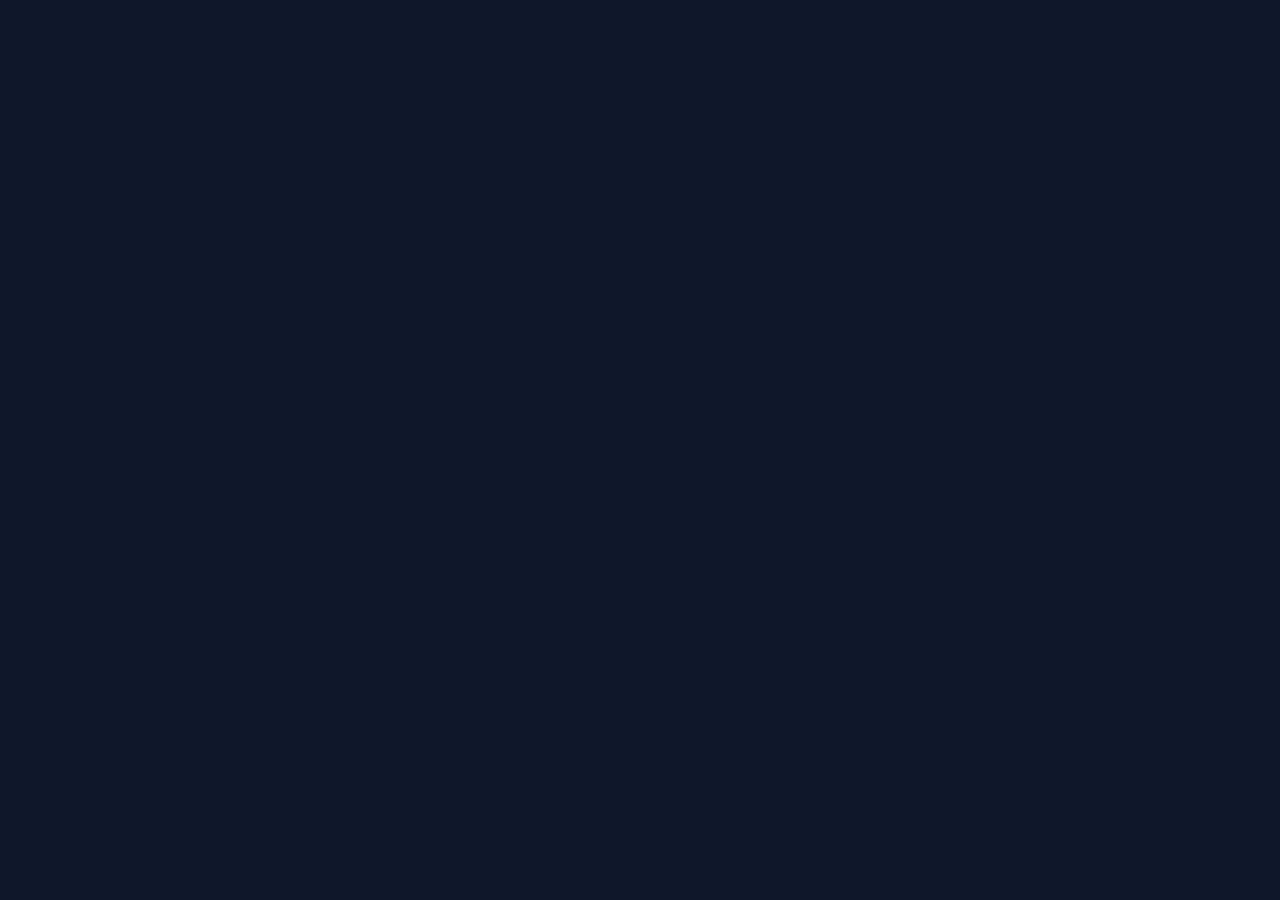
==== commit f5926410: "Rebuild as Phaser rotation puzzle (NetWalk-style) Replaces tile-arrangement puzzle with a proper rot" ====
--- a/neuron-puzzle/index.html
+++ b/neuron-puzzle/index.html
@@ -3,1112 +3,654 @@
 <head>
 <meta charset="UTF-8">
 <meta name="viewport" content="width=device-width, initial-scale=1.0, user-scalable=no">
-<title>NEURON — Build the Path</title>
+<title>NeuroPath — Rotation Puzzle</title>
 <style>
-*, *::before, *::after { margin:0; padding:0; box-sizing:border-box; }
-
-body {
-  background: #020208;
-  min-height: 100dvh;
-  font-family: 'Courier New', Courier, monospace;
-  overflow: hidden;
-  color: #e0e0f0;
-  user-select: none;
-  display: flex;
-  flex-direction: column;
-}
-
-/* ── CANVAS (background + AP animation) ── */
-#bgCvs {
-  position: fixed; inset: 0;
-  pointer-events: none; z-index: 0;
-}
-
-/* ── TOP BAR ── */
-#topbar {
-  position: relative; z-index: 10;
-  display: flex; align-items: center; justify-content: space-between;
-  padding: 10px 14px 8px;
-  background: rgba(2,2,10,.97);
-  border-bottom: 1px solid rgba(79,195,247,.07);
-  flex-shrink: 0;
-}
-#lvlTag  { font-size:10px; letter-spacing:3px; color:#37474F; }
-#lvlName { font-size:15px; color:#90CAF9; font-weight:bold; margin-top:1px; }
-#scoreBox { text-align:center; }
-#scoreLbl { font-size:9px; color:#37474F; letter-spacing:2px; }
-#scoreVal { font-size:20px; font-weight:bold; color:#FFD700; text-shadow:0 0 8px rgba(255,215,0,.4); }
-#timerCol { text-align:right; min-width:56px; }
-#timerBar { height:3px; background:rgba(79,195,247,.08); border-radius:2px; margin-top:3px; }
-#timerFill{ height:100%; background:linear-gradient(90deg,#2ECC71,#F39C12,#E74C3C); border-radius:2px; transition:width .2s linear; }
-#timerVal { font-size:12px; color:#546E7A; text-align:right; }
-
-/* ── PROGRESS DOTS ── */
-#progRow { display:flex; gap:5px; align-items:center; margin-top:3px; }
-.pdot { width:7px; height:7px; border-radius:50%; background:rgba(255,255,255,.08); transition:background .3s; }
-.pdot.done    { background:#2ECC71; }
-.pdot.current { background:#4FC3F7; box-shadow:0 0 6px #4FC3F7; }
-
-/* ── MAIN CONTENT ── */
-#main {
-  flex: 1; display:flex; flex-direction:column;
-  overflow: hidden; position:relative; z-index:5;
-  padding: 10px 12px 0;
-  gap: 8px;
-}
-
-/* ── CONTEXT CLUE ── */
-#contextClue {
-  text-align: center;
-  padding: 8px 14px;
-  background: rgba(79,195,247,.04);
-  border: 1px solid rgba(79,195,247,.08);
-  border-radius: 8px;
-  font-size: 12px; color:#546E7A; line-height:1.5;
-  flex-shrink: 0;
-}
-#contextClue strong { color:#64B5F6; }
-#contextClue em { color:#90CAF9; font-style:normal; }
-
-/* ── LEGEND (one-time) ── */
-#legend {
-  display:flex; gap:10px; justify-content:center; align-items:center;
-  flex-wrap:wrap; flex-shrink:0;
-}
-.leg { display:flex; align-items:center; gap:5px; font-size:10px; color:#37474F; }
-.leg-badge { padding:2px 7px; border-radius:12px; font-size:10px; font-weight:bold; }
-.leg-badge.rel { background:rgba(255,215,0,.15); border:1px solid #FFD700; color:#FFD700; }
-.leg-badge.acc { background:transparent; border:1px dashed #80DEEA; color:#80DEEA; }
-
-/* ── PATH AREA ── */
-#pathWrap {
-  flex-shrink: 0;
-  overflow-x: auto;
-  padding: 4px 0 8px;
-  /* hide scrollbar but allow scroll */
-  -ms-overflow-style: none; scrollbar-width: none;
-}
-#pathWrap::-webkit-scrollbar { display:none; }
-
-#pathRow {
-  display: flex; align-items: center; justify-content: center;
-  gap: 0;
-  min-width: max-content;
-  margin: 0 auto;
-  padding: 0 8px;
-}
-
-/* ── SLOT ── */
-.slot {
-  position: relative;
-  border: 2px dashed rgba(79,195,247,.25);
-  border-radius: 12px;
-  background: rgba(5,5,20,.8);
-  transition: border-color .2s, box-shadow .2s, transform .15s;
-  cursor: pointer;
-  overflow: hidden;
-  flex-shrink: 0;
-}
-.slot:hover { border-color: rgba(79,195,247,.5); }
-.slot.drop-target { border-color: #4FC3F7; box-shadow: 0 0 16px rgba(79,195,247,.4); transform:scale(1.03); }
-.slot.filled  { border-style: solid; border-color: rgba(79,195,247,.35); }
-.slot.correct { border-color: rgba(46,204,113,.6)!important; box-shadow: 0 0 12px rgba(46,204,113,.3)!important; }
-.slot.wrong   { border-color: rgba(239,83,80,.7)!important; box-shadow: 0 0 14px rgba(239,83,80,.4)!important; animation: shake .35s ease; }
-@keyframes shake { 0%,100%{transform:translateX(0)} 20%,60%{transform:translateX(-6px)} 40%,80%{transform:translateX(6px)} }
-.slot-hint { position:absolute; top:4px; left:0; right:0; text-align:center; font-size:9px; color:rgba(255,255,255,.2); letter-spacing:1px; pointer-events:none; }
-.slot-num  { position:absolute; bottom:4px; right:6px; font-size:9px; color:rgba(255,255,255,.12); pointer-events:none; }
-.slot-empty-icon { display:flex; align-items:center; justify-content:center; height:100%; opacity:.2; font-size:22px; }
-
-/* ── CONNECTOR ── */
-.conn {
-  display: flex; flex-direction:column; align-items:center; justify-content:center;
-  width: 48px; flex-shrink:0; gap: 2px;
-}
-.conn-arrow { font-size:16px; color:rgba(255,255,255,.15); transition: color .3s; }
-.conn-nt { font-size:9px; font-weight:bold; letter-spacing:1px; color:rgba(255,255,255,.15); transition:color .3s; white-space:nowrap; }
-.conn.valid   .conn-arrow, .conn.valid   .conn-nt { color:#2ECC71; text-shadow:0 0 8px rgba(46,204,113,.7); }
-.conn.invalid .conn-arrow, .conn.invalid .conn-nt { color:#EF5350; text-shadow:0 0 6px rgba(239,83,80,.7); }
-.conn-check { font-size:12px; transition:opacity .3s; opacity:0; }
-.conn.valid   .conn-check { opacity:1; color:#2ECC71; }
-.conn.invalid .conn-check { opacity:1; color:#EF5350; }
-
-/* ── NEURON TILE (in slot AND in bank) ── */
-.tile {
-  display: flex; flex-direction:column; gap:4px;
-  padding: 8px 10px;
-  border-radius: 10px;
-  cursor: pointer;
-  transition: transform .15s, box-shadow .15s, opacity .25s;
-  position: relative;
-  border: 1.5px solid transparent;
-  flex-shrink: 0;
-}
-.tile:hover { transform: translateY(-3px); }
-.tile.selected {
-  transform: translateY(-5px) scale(1.04);
-  box-shadow: 0 0 0 2px white, 0 0 20px rgba(255,255,255,.4) !important;
-}
-.tile.in-slot { border: none; margin:0; padding:8px; border-radius:10px; width:100%; height:100%; }
-.tile.dimmed  { opacity:.35; pointer-events:none; }
-
-.tile-type { font-size:9px; letter-spacing:2px; text-transform:uppercase; opacity:.8; }
-.tile-name { font-size:13px; font-weight:bold; line-height:1.25; }
-.tile-sub  { font-size:10px; opacity:.55; margin-top:-2px; }
-.tile-nts  { display:flex; gap:4px; margin-top:4px; flex-wrap:wrap; }
-
-.badge {
-  padding: 2px 7px; border-radius:10px; font-size:10px; font-weight:bold;
-  white-space:nowrap;
-}
-.badge.rel { /* filled */ }
-.badge.acc { background:transparent !important; border-style:dashed !important; }
-.badge small { font-size:8px; font-weight:normal; opacity:.7; }
-
-/* ── BANK ── */
-#bankWrap {
-  flex: 1; display:flex; flex-direction:column;
-  overflow: hidden; min-height: 0;
-}
-#bankLbl {
-  font-size:10px; color:#37474F; letter-spacing:2px;
-  padding: 4px 2px; flex-shrink:0;
-  display:flex; align-items:center; gap:8px;
-}
-#bankLbl span { flex:1; }
-#bankTiles {
-  flex:1; overflow-y:auto;
-  display:flex; flex-wrap:wrap;
-  align-content: flex-start;
-  gap:8px;
-  padding: 4px 2px 8px;
-  -ms-overflow-style: none; scrollbar-width: none;
-}
-#bankTiles::-webkit-scrollbar { display:none; }
-
-/* ── FIRE BAR ── */
-#fireBar {
-  position:relative; z-index:10;
-  display:flex; align-items:center; justify-content:space-between;
-  gap:10px;
-  padding: 10px 12px 14px;
-  background: rgba(2,2,10,.95);
-  border-top:1px solid rgba(255,255,255,.04);
-  flex-shrink:0;
-}
-#fireStatus { font-size:12px; color:#37474F; flex:1; line-height:1.4; }
-#fireBtn {
-  background: rgba(46,204,113,.12);
-  border:2px solid rgba(46,204,113,.35);
-  color:rgba(46,204,113,.4);
-  padding:11px 22px; border-radius:8px;
-  cursor:not-allowed; font-family:inherit; font-size:14px;
-  font-weight:bold; letter-spacing:2px; transition:all .25s;
-  white-space:nowrap; flex-shrink:0;
-}
-#fireBtn.ready {
-  border-color:#2ECC71; color:#2ECC71; cursor:pointer;
-  animation:firePulse 1.3s ease-in-out infinite;
-}
-@keyframes firePulse { 0%,100%{box-shadow:0 0 6px rgba(46,204,113,.3)} 50%{box-shadow:0 0 20px rgba(46,204,113,.8),0 0 40px rgba(46,204,113,.2)} }
-
-/* ── BOTTOM SHEET OVERLAY ── */
-#sheet {
-  position:fixed; inset:0; z-index:40;
-  display:flex; align-items:flex-end; justify-content:center;
-  background:rgba(2,2,8,.6); backdrop-filter:blur(3px);
-  opacity:0; pointer-events:none; transition:opacity .25s;
-}
-#sheet.open { opacity:1; pointer-events:all; }
-#sheetCard {
-  background:linear-gradient(160deg,rgba(8,8,28,.99),rgba(4,4,18,.99));
-  border:1px solid rgba(100,181,246,.18); border-bottom:none;
-  border-radius:18px 18px 0 0;
-  padding:22px 20px 28px; width:100%; max-width:560px;
-  transform:translateY(100%); transition:transform .35s cubic-bezier(.34,1.3,.64,1);
-  box-shadow:0 -6px 36px rgba(0,0,0,.5);
-}
-#sheet.open #sheetCard { transform:translateY(0); }
-#sheetIcon  { font-size:28px; margin-bottom:6px; }
-#sheetTitle { font-size:17px; color:#4FC3F7; font-weight:bold; margin-bottom:8px; }
-#sheetBody  { font-size:13px; color:#78909C; line-height:1.75; margin-bottom:16px; }
-#sheetBtns  { display:flex; gap:8px; flex-wrap:wrap; }
-.sheet-btn {
-  flex:1; min-width:120px; padding:12px 10px; border-radius:8px;
-  border:1px solid rgba(79,195,247,.3); background:rgba(79,195,247,.08);
-  color:#4FC3F7; font-family:inherit; font-size:13px; cursor:pointer;
-  text-align:center; transition:all .18s; line-height:1.3;
-}
-.sheet-btn:hover { background:rgba(79,195,247,.2); box-shadow:0 0 12px rgba(79,195,247,.3); }
-.sheet-btn.green { border-color:rgba(46,204,113,.4); background:rgba(46,204,113,.1); color:#2ECC71; }
-.sheet-btn.green:hover { background:rgba(46,204,113,.22); }
-
-/* ── MENU ── */
-#menu {
-  position:fixed; inset:0; z-index:60;
-  display:flex; align-items:center; justify-content:center;
-  background:rgba(2,2,10,.9); backdrop-filter:blur(5px);
-}
-#menuCard {
-  background:linear-gradient(160deg,rgba(10,10,30,.99),rgba(5,5,20,.99));
-  border:1px solid rgba(100,181,246,.2); border-radius:16px;
-  padding:30px 28px; text-align:center; max-width:460px; width:92%;
-  box-shadow:0 0 60px rgba(100,181,246,.07);
-}
-#menuCard h1 { font-size:26px; letter-spacing:5px; color:#4FC3F7; text-shadow:0 0 18px rgba(79,195,247,.5); margin-bottom:3px; }
-#menuCard .sub { font-size:10px; letter-spacing:3px; color:#37474F; margin-bottom:18px; }
-#menuCard p   { font-size:13px; color:#78909C; line-height:1.7; margin-bottom:18px; }
-.howto { background:rgba(79,195,247,.04); border:1px solid rgba(79,195,247,.08); border-radius:10px; padding:14px 16px; margin-bottom:18px; text-align:left; }
-.howto-row { display:flex; align-items:flex-start; gap:10px; margin-bottom:10px; font-size:12px; color:#90A4AE; line-height:1.4; }
-.howto-row:last-child { margin-bottom:0; }
-.hico { font-size:18px; flex-shrink:0; width:24px; text-align:center; }
-.start-btn {
-  background:rgba(46,204,113,.12); border:2px solid #2ECC71; color:#2ECC71;
-  padding:13px 34px; border-radius:8px; cursor:pointer; font-family:inherit;
-  font-size:15px; font-weight:bold; letter-spacing:2px; transition:all .2s;
-  animation:firePulse 1.5s ease-in-out infinite;
-}
-.start-btn:hover { background:rgba(46,204,113,.25); }
-
-/* Feedback floaties */
-.fb { position:fixed; pointer-events:none; font-weight:bold; font-size:16px; z-index:100;
-      transform:translateX(-50%); animation:floatUp 1.1s ease-out forwards; }
-@keyframes floatUp { 0%{opacity:1;transform:translateX(-50%) translateY(0)} 100%{opacity:0;transform:translateX(-50%) translateY(-55px)} }
+* { margin: 0; padding: 0; box-sizing: border-box; }
+body { background: #0f172a; display: flex; justify-content: center; align-items: center; height: 100vh; overflow: hidden; touch-action: manipulation; }
+#game-container canvas { display: block; }
 </style>
 </head>
 <body>
-
-<canvas id="bgCvs"></canvas>
-
-<div id="topbar">
-  <div>
-    <div id="lvlTag">LEVEL 1 OF 8</div>
-    <div id="lvlName">Knee-Jerk Reflex</div>
-  </div>
-  <div id="scoreBox">
-    <div id="scoreLbl">SCORE</div>
-    <div id="scoreVal">0</div>
-  </div>
-  <div id="timerCol">
-    <div id="timerVal">0:45</div>
-    <div id="progRow"></div>
-    <div id="timerBar"><div id="timerFill" style="width:100%"></div></div>
-  </div>
-</div>
-
-<div id="main">
-  <div id="legend">
-    <div class="leg"><span class="leg-badge rel">Glu ▲</span><span>= what it releases</span></div>
-    <div class="leg"><span style="margin:0 4px;color:#546E7A">→ match → </span></div>
-    <div class="leg"><span class="leg-badge acc">Glu ▼</span><span>= what it accepts</span></div>
-  </div>
-  <div id="contextClue"></div>
-  <div id="pathWrap"><div id="pathRow"></div></div>
-  <div id="bankWrap">
-    <div id="bankLbl"><span>NEURON BANK — tap to select, then tap a slot</span></div>
-    <div id="bankTiles"></div>
-  </div>
-</div>
-
-<div id="fireBar">
-  <div id="fireStatus">Place all neurons to build the pathway</div>
-  <button id="fireBtn" onclick="fire()">⚡ FIRE!</button>
-</div>
-
-<!-- Bottom sheet -->
-<div id="sheet">
-  <div id="sheetCard">
-    <div id="sheetIcon">🧠</div>
-    <div id="sheetTitle"></div>
-    <div id="sheetBody"></div>
-    <div id="sheetBtns"></div>
-  </div>
-</div>
-
-<!-- Menu -->
-<div id="menu">
-  <div id="menuCard">
-    <h1>NEURON</h1>
-    <div class="sub">BUILD THE NEURAL PATHWAY</div>
-    <p>Arrange the neuron tiles in the correct order to build a real neural circuit — from sensory signal to brain response.</p>
-    <div class="howto">
-      <div class="howto-row"><span class="hico">1️⃣</span><span><b style="color:#90CAF9">Tap a neuron</b> in the bank below to pick it up</span></div>
-      <div class="howto-row"><span class="hico">2️⃣</span><span><b style="color:#90CAF9">Tap a slot</b> in the pathway to place it there</span></div>
-      <div class="howto-row"><span class="hico">🟡</span><span>Match the <b style="color:#FFD700">▲ release badge</b> of one tile to the <b style="color:#80DEEA">▼ accept badge</b> of the next</span></div>
-      <div class="howto-row"><span class="hico">⚡</span><span>When all slots are filled, hit <b style="color:#2ECC71">FIRE!</b> to send the action potential</span></div>
-    </div>
-    <button class="start-btn" onclick="startGame()">START GAME</button>
-  </div>
-</div>
-
+<div id="game-container"></div>
+<script src="https://cdn.jsdelivr.net/npm/phaser@3.80.0/dist/phaser.min.js"></script>
 <script>
-// ══════════════════════════════════════════════════════════════
-//  NEURON — Build the Neural Pathway
-// ══════════════════════════════════════════════════════════════
-
-// ── CANVAS BACKGROUND + AP ANIMATION ─────────────────────────
-const bgCvs = document.getElementById('bgCvs');
-const bgCtx = bgCvs.getContext('2d');
-function resizeCvs() { bgCvs.width=innerWidth; bgCvs.height=innerHeight; }
-resizeCvs(); addEventListener('resize', resizeCvs);
-
-// ── NT DATA ───────────────────────────────────────────────────
-const NT = {
-  GLU:  { name:'Glutamate',      abbr:'Glu',  color:'#FFD700', desc:'Main excitatory NT — opens Na⁺ channels, depolarises' },
-  GABA: { name:'GABA',           abbr:'GABA', color:'#FF6B6B', desc:'Main inhibitory NT — opens Cl⁻ channels, hyperpolarises' },
-  ACH:  { name:'Acetylcholine',  abbr:'ACh',  color:'#00CED1', desc:'Neuromuscular junction NT — triggers muscle contraction' },
-  DA:   { name:'Dopamine',       abbr:'DA',   color:'#CE93D8', desc:'Reward modulator — signals "better than expected"' },
-  SP:   { name:'Substance P',    abbr:'SP',   color:'#FF69B4', desc:'Pain amplifier — released by C-fibers, NK1 receptor' },
-  NE:   { name:'Norepinephrine', abbr:'NE',   color:'#FFA040', desc:'Fight-or-flight — accelerates heart, dilates pupils' },
-  SERO: { name:'Serotonin',      abbr:'5-HT', color:'#69FF69', desc:'Mood and sleep regulator — low levels → depression' },
+const W = 1024, H = 680, PANEL = 220;
+const BOARD_X = PANEL, BOARD_Y = 0, BOARD_W = W - PANEL, BOARD_H = H;
+
+const DIRS = [{x:1,y:0},{x:0,y:1},{x:-1,y:0},{x:0,y:-1}]; // R D L U
+const OPP  = [2, 3, 0, 1];
+
+const LEVELS = [
+  {name:'Reflex Arc',      cols:4, rows:4, bMin:2, bMax:2, inhibP:0.00, goals:1},
+  {name:'Pain Pathway',    cols:5, rows:4, bMin:2, bMax:3, inhibP:0.10, goals:1},
+  {name:'Dual Circuit',    cols:6, rows:5, bMin:2, bMax:3, inhibP:0.15, goals:2},
+  {name:'Cortex Maze',     cols:7, rows:5, bMin:2, bMax:3, inhibP:0.20, goals:2},
+  {name:'Full Connectome', cols:8, rows:6, bMin:2, bMax:3, inhibP:0.25, goals:3},
+];
+
+const COL = {
+  start: {body:0x1d4ed8, glow:0x3b82f6, nuc:0x1e3a8a, stub:0x93c5fd, label:0xdbeafe, active:0x38bdf8},
+  goal:  {body:0x92400e, glow:0xd97706, nuc:0x78350f, stub:0xfcd34d, label:0xfef3c7, active:0x4ade80},
+  relay: {body:0x065f46, glow:0x059669, nuc:0x064e3b, stub:0x6ee7b7, label:0xd1fae5, active:0xfbbf24},
+  inhib: {body:0x7f1d1d, glow:0xdc2626, nuc:0x450a0a, stub:0xfca5a5, label:0xffe4e6, active:0xf87171},
 };
 
-const NTYPE = {
-  SENSORY:    { color:'#4FC3F7', label:'Sensory Neuron' },
-  INTER:      { color:'#CE93D8', label:'Interneuron' },
-  MOTOR:      { color:'#81C784', label:'Motor Neuron' },
-  INHIBITORY: { color:'#EF9A9A', label:'Inhibitory Neuron' },
-  RELAY:      { color:'#80DEEA', label:'Relay Neuron' },
-  DOPAMINE:   { color:'#BA68C8', label:'Dopaminergic Neuron' },
-  CORTICAL:   { color:'#FFCA28', label:'Cortical Neuron' },
-  MUSCLE:     { color:'#A5D6A7', label:'Muscle Fiber' },
-};
-
-// ── LEVELS ────────────────────────────────────────────────────
-const LEVELS = [
-  {
-    title:'Level 1', name:'Knee-Jerk Reflex',
-    context:'<strong>The patellar reflex:</strong> a tap on the knee stretches the muscle, triggering a signal that travels to the spinal cord and back — without involving the brain at all.',
-    hint:'Start with a sensory neuron. End with one that controls muscles.',
-    fact:'This is one of the <em>fastest</em> reflexes in the body — only ONE synapse between sensor and motor neuron. The whole arc completes in about <strong>25 milliseconds</strong>.',
-    timeLimit: 55,
-    numSlots: 3,
-    slotHints:['Stimulus', '', 'Response'],
-    tiles:[
-      { id:'T1', name:'Muscle Spindle',      sub:'Ia Afferent',       type:'SENSORY',    rel:'GLU',  acc:null  },
-      { id:'T2', name:'Spinal Interneuron',  sub:'Dorsal Horn',       type:'INTER',      rel:'GLU',  acc:'GLU' },
-      { id:'T3', name:'Motor Neuron',        sub:'α-motor, ventral horn', type:'MOTOR',  rel:'ACH',  acc:'GLU' },
-      { id:'D1', name:'Nociceptor',          sub:'Pain C-fiber',      type:'SENSORY',    rel:'SP',   acc:null,  dist:true },
-      { id:'D2', name:'Renshaw Cell',        sub:'Inhibitory IN',     type:'INHIBITORY', rel:'GABA', acc:'ACH', dist:true },
-    ],
-    solution:['T1','T2','T3'],
+class NeuroScene extends Phaser.Scene {
+  constructor() { super('NeuroScene'); }
+
+  create() {
+    this.lvlIdx    = 0;
+    this.moves     = 0;
+    this.solved    = false;
+    this.animating = false;
+    this.nodes     = [];
+    this.edges     = [];
+    this.edgeGfx   = null;
+    this.nodeCtrs  = {};
+    this.solRots   = {};
+    this.startId   = null;
+    this.goalIds   = [];
+    this.hintRings = [];
+
+    this.createPanel();
+    this.buildLevel(0);
+  }
+
+  // ── PANEL ──────────────────────────────────────────────────────────────────
+  createPanel() {
+    this.add.rectangle(0, 0, PANEL, H, 0x0b1120).setOrigin(0, 0);
+    this.add.rectangle(PANEL - 1, 0, 2, H, 0x1e3a5f).setOrigin(0, 0);
+
+    this.add.text(PANEL / 2, 22, 'NeuroPath', {
+      fontSize: '22px', fontFamily: 'Arial', color: '#38bdf8', fontStyle: 'bold'
+    }).setOrigin(0.5);
+    this.add.text(PANEL / 2, 46, 'Rotation Puzzle', {
+      fontSize: '12px', fontFamily: 'Arial', color: '#475569'
+    }).setOrigin(0.5);
+
+    this.txtLevel = this.add.text(PANEL / 2, 76, '', {
+      fontSize: '12px', fontFamily: 'Arial', color: '#94a3b8', align: 'center', wordWrap: {width: PANEL - 20}
+    }).setOrigin(0.5);
+
+    this.txtMoves = this.add.text(PANEL / 2, 96, '', {
+      fontSize: '11px', fontFamily: 'Arial', color: '#64748b'
+    }).setOrigin(0.5);
+
+    // Level selector buttons
+    this.lvlBtns = [];
+    for (let i = 0; i < LEVELS.length; i++) {
+      const y = 122 + i * 32;
+      const btn = this.add.rectangle(PANEL / 2, y, PANEL - 24, 26, 0x1e293b).setOrigin(0.5).setInteractive({cursor: 'pointer'});
+      const lbl = this.add.text(PANEL / 2, y, `${i + 1}. ${LEVELS[i].name}`, {
+        fontSize: '10px', fontFamily: 'Arial', color: '#94a3b8'
+      }).setOrigin(0.5);
+      btn.on('pointerdown', () => { if (!this.animating) this.buildLevel(i); });
+      btn.on('pointerover', () => btn.setFillStyle(0x334155));
+      btn.on('pointerout',  () => btn.setFillStyle(i === this.lvlIdx ? 0x1e3a5f : 0x1e293b));
+      this.lvlBtns.push({btn, lbl});
+    }
+
+    // Legend
+    const ly0 = 290;
+    this.add.text(PANEL / 2, ly0, 'Legend', {fontSize: '10px', fontFamily: 'Arial', color: '#475569', fontStyle: 'bold'}).setOrigin(0.5);
+    [{c: 0x3b82f6, t: 'Source (start)'}, {c: 0xd97706, t: 'Target (goal)'}, {c: 0x059669, t: 'Relay neuron'}, {c: 0xdc2626, t: 'Inhibitory (GABA)'}]
+      .forEach(({c, t}, i) => {
+        const y = ly0 + 16 + i * 19;
+        this.add.circle(14, y, 5, c);
+        this.add.text(26, y, t, {fontSize: '10px', fontFamily: 'Arial', color: '#64748b'}).setOrigin(0, 0.5);
+      });
+
+    // How to play
+    const iy = 378;
+    this.add.text(PANEL / 2, iy, 'How to play', {fontSize: '10px', fontFamily: 'Arial', color: '#475569', fontStyle: 'bold'}).setOrigin(0.5);
+    this.add.text(8, iy + 14, 'Click a neuron to rotate it.\nAlign stubs so they touch.\nRoute signal: blue → gold.', {
+      fontSize: '10px', fontFamily: 'Arial', color: '#64748b', lineSpacing: 3
+    });
+
+    // Buttons
+    this.makeBtn(PANEL / 2, H - 130, 'New Puzzle', 0x1e3a5f, () => { if (!this.animating) this.newPuzzle(); });
+    this.makeBtn(PANEL / 2, H - 96,  'Show Hint',  0x1e3a5f, () => { if (!this.animating) this.showHint(); });
+    this.btnNext = this.makeBtn(PANEL / 2, H - 62, 'Next Level →', 0x065f46, () => { if (!this.animating) this.nextLevel(); });
+    this.btnNext.setVisible(false);
+  }
+
+  makeBtn(x, y, label, color, fn) {
+    const btn = this.add.rectangle(x, y, PANEL - 24, 26, color).setOrigin(0.5).setInteractive({cursor: 'pointer'});
+    this.add.text(x, y, label, {fontSize: '12px', fontFamily: 'Arial', color: '#e2e8f0'}).setOrigin(0.5);
+    btn.on('pointerdown', fn);
+    btn.on('pointerover', () => btn.setFillStyle(color + 0x111111 > 0xffffff ? color : color + 0x0a0a0a));
+    btn.on('pointerout',  () => btn.setFillStyle(color));
+    return btn;
+  }
+
+  updatePanel() {
+    const lv = LEVELS[this.lvlIdx];
+    this.txtLevel.setText(`Level ${this.lvlIdx + 1}: ${lv.name}`);
+    this.txtMoves.setText(`Moves: ${this.moves}`);
+    this.lvlBtns.forEach(({btn, lbl}, i) => {
+      btn.setFillStyle(i === this.lvlIdx ? 0x1e3a5f : 0x1e293b);
+      lbl.setColor(i === this.lvlIdx ? '#38bdf8' : '#94a3b8');
+    });
+  }
+
+  // ── LEVEL ──────────────────────────────────────────────────────────────────
+  buildLevel(idx) {
+    this.lvlIdx    = idx;
+    this.moves     = 0;
+    this.solved    = false;
+    this.animating = false;
+    this.btnNext.setVisible(false);
+    this.clearBoard();
+    this.newPuzzle();
+    this.updatePanel();
+  }
+
+  clearBoard() {
+    if (this.edgeGfx) { this.edgeGfx.destroy(); this.edgeGfx = null; }
+    Object.values(this.nodeCtrs).forEach(c => c.destroy());
+    this.nodeCtrs = {};
+    this.nodes    = [];
+    this.edges    = [];
+    this.solRots  = {};
+    this.hintRings.forEach(r => r.destroy());
+    this.hintRings = [];
+  }
+
+  newPuzzle() {
+    this.clearBoard();
+    this.solved    = false;
+    this.moves     = 0;
+    this.btnNext.setVisible(false);
+    this.updatePanel();
+
+    let ok = false;
+    for (let attempt = 0; attempt < 300 && !ok; attempt++) {
+      ok = this.tryGenerate();
+    }
+    if (!ok) {
+      if (this.lvlIdx > 0) { this.buildLevel(this.lvlIdx - 1); return; }
+      console.error('Generation failed at level 0');
+      return;
+    }
+
+    this.edgeGfx = this.add.graphics().setDepth(1);
+    this.layoutNodes();
+    this.redrawEdges();
+    this.updatePanel();
+  }
+
+  // ── PUZZLE GENERATION ──────────────────────────────────────────────────────
+  tryGenerate() {
+    const lv   = LEVELS[this.lvlIdx];
+    const {cols, rows} = lv;
+
+    const cid = (c, r) => `${c}_${r}`;
+    const inBounds = (c, r) => c >= 0 && c < cols && r >= 0 && r < rows;
+
+    // Create nodes
+    const nodes = [];
+    const byId  = {};
+    for (let r = 0; r < rows; r++) {
+      for (let c = 0; c < cols; c++) {
+        const n = {id: cid(c, r), col: c, row: r, type: 'relay', branches: [], rot: 0, solRot: 0};
+        nodes.push(n);
+        byId[n.id] = n;
+      }
+    }
+
+    // Pick start: leftmost column, middle row
+    const startC = 0, startR = Math.floor(rows / 2);
+    byId[cid(startC, startR)].type = 'start';
+    this.startId = cid(startC, startR);
+
+    // BFS ignoring node types
+    const gridBFS = (sc, sr, blocked) => {
+      const dist   = {};
+      const parent = {};
+      const q      = [[sc, sr]];
+      dist[cid(sc, sr)] = 0;
+      while (q.length) {
+        const [c, r] = q.shift();
+        for (const d of DIRS) {
+          const nc = c + d.x, nr = r + d.y;
+          const key = cid(nc, nr);
+          if (!inBounds(nc, nr) || dist[key] !== undefined || (blocked && blocked.has(key))) continue;
+          dist[key] = dist[cid(c, r)] + 1;
+          parent[key] = cid(c, r);
+          q.push([nc, nr]);
+        }
+      }
+      return {dist, parent};
+    };
+
+    // Find far nodes for goals
+    const {dist: allDist} = gridBFS(startC, startR, null);
+    const candidates = nodes
+      .filter(n => n.id !== this.startId && allDist[n.id] !== undefined)
+      .sort((a, b) => allDist[b.id] - allDist[a.id]);
+
+    if (candidates.length < lv.goals) return false;
+
+    // Pick spread-out goals
+    const goalCells = [];
+    for (const c of candidates) {
+      if (goalCells.length >= lv.goals) break;
+      const close = goalCells.some(g => Math.abs(g.col - c.col) + Math.abs(g.row - c.row) < 2);
+      if (!close && allDist[c.id] >= Math.ceil(Math.max(cols, rows) * 0.6)) {
+        goalCells.push(c);
+      }
+    }
+    // Fallback: just pick furthest
+    if (goalCells.length < lv.goals) {
+      for (const c of candidates) {
+        if (goalCells.length >= lv.goals) break;
+        if (!goalCells.includes(c)) goalCells.push(c);
+      }
+    }
+    if (goalCells.length < lv.goals) return false;
+
+    this.goalIds = goalCells.map(g => g.id);
+    goalCells.forEach(g => { byId[g.id].type = 'goal'; });
+
+    // Mark inhibitory nodes (not start/goal, not on grid boundary preferably)
+    const relays = nodes.filter(n => n.type === 'relay');
+    Phaser.Utils.Array.Shuffle(relays);
+    const inhibN = Math.floor(lv.inhibP * relays.length);
+    relays.slice(0, inhibN).forEach(n => { n.type = 'inhib'; });
+
+    const inhibSet = new Set(nodes.filter(n => n.type === 'inhib').map(n => n.id));
+
+    // Build solution paths (BFS from start to each goal, avoiding inhib)
+    const pathNodeIds = new Set([this.startId]);
+    const reqDirs     = {}; // nodeId -> Set<effective_dir_idx>
+    nodes.forEach(n => { reqDirs[n.id] = new Set(); });
+
+    for (const goalId of this.goalIds) {
+      const [gc, gr] = goalId.split('_').map(Number);
+      const {parent} = gridBFS(startC, startR, inhibSet);
+      if (!parent[goalId]) return false; // no path to this goal
+
+      // Reconstruct path
+      let cur  = goalId;
+      const path = [cur];
+      while (parent[cur]) { cur = parent[cur]; path.unshift(cur); }
+      if (path[0] !== this.startId) return false;
+
+      for (let i = 0; i < path.length - 1; i++) {
+        const a = byId[path[i]], b = byId[path[i + 1]];
+        const di = DIRS.findIndex(d => d.x === b.col - a.col && d.y === b.row - a.row);
+        pathNodeIds.add(a.id);
+        pathNodeIds.add(b.id);
+        reqDirs[a.id].add(di);
+        reqDirs[b.id].add(OPP[di]);
+      }
+    }
+
+    // Assign branches & solution rotations
+    for (const n of nodes) {
+      if (n.type === 'inhib') { n.branches = []; n.solRot = 0; continue; }
+
+      const req    = [...reqDirs[n.id]];
+      const nExtra = Math.max(0, Phaser.Math.Between(lv.bMin, lv.bMax) - req.length);
+      const solRot = Phaser.Math.Between(0, 3);
+      n.solRot = solRot;
+
+      // Effective dirs = req + random extras
+      const extra = [0, 1, 2, 3].filter(d => !req.includes(d));
+      Phaser.Utils.Array.Shuffle(extra);
+      const effDirs = [...req, ...extra.slice(0, nExtra)];
+
+      // branches[i] such that (branch + solRot) % 4 = effDir
+      n.branches = effDirs.map(d => ((d - solRot) + 4) % 4);
+    }
+
+    // Scramble rotations; ensure path nodes are wrong
+    for (const n of nodes) {
+      if (n.type === 'inhib') { n.rot = 0; continue; }
+      let r = Phaser.Math.Between(0, 3);
+      if (pathNodeIds.has(n.id) && n.branches.length > 0) {
+        let tries = 0;
+        while (r === n.solRot && tries++ < 10) r = Phaser.Math.Between(0, 3);
+      }
+      n.rot = r;
+    }
+
+    // Verify not accidentally solved
+    const adj0 = this.computeAdj(nodes, byId);
+    if (this.checkGoals(adj0, this.startId, this.goalIds, byId)) {
+      // Force one path node wrong
+      for (const id of pathNodeIds) {
+        const n = byId[id];
+        if (!n || n.branches.length === 0) continue;
+        n.rot = (n.solRot + 1 + Phaser.Math.Between(0, 2)) % 4;
+        const adj1 = this.computeAdj(nodes, byId);
+        if (!this.checkGoals(adj1, this.startId, this.goalIds, byId)) break;
+      }
+    }
+
+    this.nodes = nodes;
+    return true;
+  }
+
+  // ── GRAPH HELPERS ──────────────────────────────────────────────────────────
+  computeAdj(nodes, byId) {
+    const map = new Map();
+    nodes.forEach(n => map.set(n.id, new Set()));
+    const bd  = byId || {};
+    nodes.forEach(n => { bd[n.id] = n; });
+
+    for (const a of nodes) {
+      const effA = this.effDirs(a);
+      for (let di = 0; di < 4; di++) {
+        if (!effA.includes(di)) continue;
+        const nc = a.col + DIRS[di].x, nr = a.row + DIRS[di].y;
+        const bId = `${nc}_${nr}`;
+        const b   = bd[bId];
+        if (!b) continue;
+        if (this.effDirs(b).includes(OPP[di])) {
+          map.get(a.id).add(b.id);
+          map.get(b.id).add(a.id);
+        }
+      }
+    }
+    return map;
+  }
+
+  checkGoals(adj, startId, goalIds, byId) {
+    const visited = new Set([startId]);
+    const queue   = [startId];
+    while (queue.length) {
+      const cur = queue.shift();
+      for (const nb of (adj.get(cur) || [])) {
+        if (visited.has(nb)) continue;
+        if (byId[nb] && byId[nb].type === 'inhib') continue;
+        visited.add(nb);
+        queue.push(nb);
+      }
+    }
+    return goalIds.every(g => visited.has(g));
+  }
+
+  effDirs(n) {
+    return n.branches.map(b => (b + n.rot) % 4);
+  }
+
+  getByIdMap() {
+    const m = {};
+    this.nodes.forEach(n => { m[n.id] = n; });
+    return m;
+  }
+
+  // ── LAYOUT & DRAWING ───────────────────────────────────────────────────────
+  layoutNodes() {
+    const lv     = LEVELS[this.lvlIdx];
+    const margin = 36;
+    const cw     = Math.floor((BOARD_W - margin * 2) / lv.cols);
+    const ch     = Math.floor((BOARD_H - margin * 2) / lv.rows);
+    const cell   = Math.min(cw, ch, 88);
+    const radius = Math.max(18, Math.floor(cell * 0.33));
+    const ox     = BOARD_X + (BOARD_W - cell * lv.cols) / 2 + cell / 2;
+    const oy     = BOARD_Y + (BOARD_H - cell * lv.rows) / 2 + cell / 2;
+
+    this.cell   = cell;
+    this.radius = radius;
+
+    for (const n of this.nodes) {
+      n.x = ox + n.col * cell;
+      n.y = oy + n.row * cell;
+      this.drawNode(n);
+    }
+  }
+
+  drawNode(n) {
+    const r = this.radius;
+    const c = COL[n.type];
+
+    const ctr  = this.add.container(n.x, n.y).setDepth(2);
+    const glow = this.add.circle(0, 0, r * 1.5, c.glow, 0.22);
+    const body = this.add.circle(0, 0, r, c.body, 1);
+    body.setStrokeStyle(2, c.glow, 0.9);
+    const nuc  = this.add.circle(0, 0, r * 0.42, c.nuc, 1);
+    const hl   = this.add.circle(-r * 0.22, -r * 0.26, r * 0.2, 0xffffff, 0.16);
+
+    ctr.add([glow, body, nuc, hl]);
+    this.drawStubs(n, ctr, r, c);
+
+    // Label for special types
+    const lblMap = {start: 'SRC', goal: 'TGT', inhib: 'GABA'};
+    if (lblMap[n.type]) {
+      const fs = Math.max(7, Math.floor(r * 0.42));
+      ctr.add(this.add.text(0, 0, lblMap[n.type], {
+        fontSize: fs + 'px', fontFamily: 'Arial', fontStyle: 'bold',
+        color: '#' + c.label.toString(16).padStart(6, '0')
+      }).setOrigin(0.5));
+    }
+
+    ctr._body = body;
+    ctr._glow = glow;
+    ctr._nuc  = nuc;
+    ctr._node = n;
+    ctr.setSize(r * 2.6, r * 2.6);
+    ctr.setInteractive({cursor: 'pointer'});
+    ctr.on('pointerdown', () => { if (!this.solved && !this.animating) this.rotateNode(n); });
+    ctr.on('pointerover', () => { if (!this.solved) body.setStrokeStyle(3, 0xffffff, 0.8); });
+    ctr.on('pointerout',  () => { body.setStrokeStyle(2, c.glow, 0.9); });
+
+    ctr.rotation = n.rot * Math.PI / 2;
+    this.nodeCtrs[n.id] = ctr;
+  }
+
+  drawStubs(n, ctr, r, c) {
+    const angles = [0, Math.PI / 2, Math.PI, -Math.PI / 2]; // R D L U
+    for (const b of n.branches) {
+      const ang = angles[b];
+      const cos = Math.cos(ang), sin = Math.sin(ang);
+      const x1 = cos * r * 0.95, y1 = sin * r * 0.95;
+      const x2 = cos * r * 1.6,  y2 = sin * r * 1.6;
+      const g   = this.add.graphics();
+      g.lineStyle(3, c.stub, 1);
+      g.beginPath(); g.moveTo(x1, y1); g.lineTo(x2, y2); g.strokePath();
+      g.fillStyle(c.stub, 1);
+      g.fillCircle(x2, y2, 4);
+      ctr.add(g);
+    }
+  }
+
+  redrawEdges() {
+    if (!this.edgeGfx) return;
+    this.edgeGfx.clear();
+    this.edges = [];
+
+    const byId = this.getByIdMap();
+    const adj  = this.computeAdj(this.nodes, byId);
+    const seen = new Set();
+
+    for (const a of this.nodes) {
+      for (const bId of (adj.get(a.id) || [])) {
+        const key = [a.id, bId].sort().join('|');
+        if (seen.has(key)) continue;
+        seen.add(key);
+        const b = byId[bId];
+        this.edges.push({aId: a.id, bId, x1: a.x, y1: a.y, x2: b.x, y2: b.y});
+        this.edgeGfx.lineStyle(2.5, 0x334155, 0.9);
+        this.edgeGfx.beginPath();
+        this.edgeGfx.moveTo(a.x, a.y);
+        this.edgeGfx.lineTo(b.x, b.y);
+        this.edgeGfx.strokePath();
+      }
+    }
+  }
+
+  // ── ROTATION ───────────────────────────────────────────────────────────────
+  rotateNode(n) {
+    this.animating = true;
+    this.moves++;
+    this.updatePanel();
+
+    const newRot = (n.rot + 1) % 4;
+    const ctr    = this.nodeCtrs[n.id];
+    this.tweens.add({
+      targets: ctr,
+      rotation: newRot * Math.PI / 2,
+      duration: 160,
+      ease: 'Cubic.Out',
+      onComplete: () => {
+        n.rot = newRot;
+        ctr.rotation = newRot * Math.PI / 2;
+        this.animating = false;
+        this.redrawEdges();
+        this.checkWin();
+      }
+    });
+  }
+
+  // ── WIN ────────────────────────────────────────────────────────────────────
+  checkWin() {
+    const byId = this.getByIdMap();
+    const adj  = this.computeAdj(this.nodes, byId);
+    if (this.checkGoals(adj, this.startId, this.goalIds, byId)) {
+      this.solved = true;
+      this.pulseSignal(adj, byId);
+    }
+  }
+
+  pulseSignal(adj, byId) {
+    // BFS distance from start
+    const dist  = {[this.startId]: 0};
+    const order = [this.startId];
+    const queue = [this.startId];
+    while (queue.length) {
+      const cur = queue.shift();
+      for (const nb of (adj.get(cur) || [])) {
+        if (dist[nb] !== undefined) continue;
+        if (byId[nb].type === 'inhib') continue;
+        dist[nb] = dist[cur] + 1;
+        order.push(nb);
+        queue.push(nb);
+      }
+    }
+
+    // Activate nodes with staggered delay
+    let maxDelay = 0;
+    order.forEach(id => {
+      const delay = dist[id] * 110;
+      maxDelay = Math.max(maxDelay, delay);
+      this.time.delayedCall(delay, () => this.activateNode(byId[id]));
+    });
+
+    // Repaint edges gold
+    this.time.delayedCall(50, () => {
+      if (!this.edgeGfx) return;
+      const edgeDist = {};
+      for (const e of this.edges) {
+        const da = dist[e.aId], db = dist[e.bId];
+        if (da !== undefined && db !== undefined) edgeDist[`${e.aId}|${e.bId}`] = Math.min(da, db);
+      }
+      const sorted = this.edges.filter(e => edgeDist[`${e.aId}|${e.bId}`] !== undefined)
+        .sort((a, b) => edgeDist[`${a.aId}|${a.bId}`] - edgeDist[`${b.aId}|${b.bId}`]);
+      sorted.forEach(e => {
+        const d = edgeDist[`${e.aId}|${e.bId}`] || 0;
+        this.time.delayedCall(d * 110, () => {
+          if (this.edgeGfx) {
+            this.edgeGfx.lineStyle(4, 0x4ade80, 1);
+            this.edgeGfx.beginPath();
+            this.edgeGfx.moveTo(e.x1, e.y1); this.edgeGfx.lineTo(e.x2, e.y2);
+            this.edgeGfx.strokePath();
+          }
+        });
+      });
+    });
+
+    this.time.delayedCall(maxDelay + 350, () => {
+      this.btnNext.setVisible(this.lvlIdx < LEVELS.length - 1);
+      this.showSolvedText();
+    });
+  }
+
+  activateNode(n) {
+    const ctr = this.nodeCtrs[n.id];
+    if (!ctr) return;
+    ctr._body.setFillStyle(COL[n.type].active);
+    ctr._glow.setFillStyle(COL[n.type].active, 0.45);
+    this.tweens.add({targets: ctr, scaleX: 1.22, scaleY: 1.22, duration: 110, yoyo: true, ease: 'Sine.InOut'});
+  }
+
+  showSolvedText() {
+    const flash = this.add.rectangle(W / 2, H / 2, W, H, 0x4ade80, 0).setDepth(10);
+    this.tweens.add({targets: flash, alpha: 0.15, duration: 200, yoyo: true, onComplete: () => flash.destroy()});
+
+    const txt = this.add.text(W / 2, H / 2 + 20, '⚡ SIGNAL PROPAGATED! ⚡', {
+      fontSize: '26px', fontFamily: 'Arial', color: '#4ade80',
+      fontStyle: 'bold', stroke: '#000000', strokeThickness: 4
+    }).setOrigin(0.5).setDepth(11).setAlpha(0);
+    this.tweens.add({
+      targets: txt, alpha: 1, y: H / 2 - 20, duration: 450, ease: 'Back.Out',
+      onComplete: () => {
+        this.time.delayedCall(1400, () => {
+          this.tweens.add({targets: txt, alpha: 0, duration: 350, onComplete: () => txt.destroy()});
+        });
+      }
+    });
+  }
+
+  // ── HINT ───────────────────────────────────────────────────────────────────
+  showHint() {
+    this.hintRings.forEach(r => r.destroy());
+    this.hintRings = [];
+
+    for (const n of this.nodes) {
+      if (n.type === 'inhib' || n.branches.length === 0) continue;
+      if (n.rot !== n.solRot) {
+        const ring = this.add.circle(n.x, n.y, this.radius * 1.75, 0x000000, 0).setDepth(3);
+        ring.setStrokeStyle(3, 0xfde68a, 1);
+        this.tweens.add({
+          targets: ring, alpha: {from: 0, to: 1}, duration: 300, yoyo: true, repeat: 3,
+          onComplete: () => { ring.destroy(); this.hintRings = this.hintRings.filter(r => r !== ring); }
+        });
+        this.hintRings.push(ring);
+      }
+    }
+  }
+
+  // ── NAVIGATION ─────────────────────────────────────────────────────────────
+  nextLevel() {
+    const next = this.lvlIdx + 1;
+    if (next >= LEVELS.length) {
+      this.showCredits();
+    } else {
+      this.buildLevel(next);
+    }
+  }
+
+  showCredits() {
+    const ov  = this.add.rectangle(W / 2, H / 2, W, H, 0x000000, 0.88).setDepth(20);
+    const t1  = this.add.text(W / 2, H / 2 - 70, 'All Pathways Complete!', {
+      fontSize: '26px', fontFamily: 'Arial', color: '#4ade80', fontStyle: 'bold'
+    }).setOrigin(0.5).setDepth(21);
+    const t2  = this.add.text(W / 2, H / 2 - 22, 'The action potential has reached every target.\nYour nervous system is fully connected.', {
+      fontSize: '14px', fontFamily: 'Arial', color: '#94a3b8', align: 'center', lineSpacing: 6
+    }).setOrigin(0.5).setDepth(21);
+    const btn = this.add.rectangle(W / 2, H / 2 + 55, 180, 36, 0x1d4ed8).setOrigin(0.5).setDepth(21).setInteractive({cursor: 'pointer'});
+    this.add.text(W / 2, H / 2 + 55, 'Play Again', {fontSize: '13px', fontFamily: 'Arial', color: '#e2e8f0'}).setOrigin(0.5).setDepth(22);
+    btn.on('pointerdown', () => {
+      [ov, t1, t2, btn].forEach(x => x.destroy());
+      this.buildLevel(0);
+    });
+  }
+}
+
+new Phaser.Game({
+  type: Phaser.AUTO,
+  width: W,
+  height: H,
+  backgroundColor: '#0f172a',
+  parent: 'game-container',
+  scale: {
+    mode: Phaser.Scale.FIT,
+    autoCenter: Phaser.Scale.CENTER_BOTH,
   },
-  {
-    title:'Level 2', name:'Pain Pathway',
-    context:'<strong>Feeling pain:</strong> a nociceptor (pain sensor) sends a signal from the skin up through the spinal cord, through the thalamus, and finally into your conscious awareness in the cortex.',
-    hint:'Pain uses a special NT called Substance P at the first synapse. Then glutamate carries it the rest of the way.',
-    fact:'C-fibers conduct pain slowly (~1 m/s). That\'s why you feel a sharp sting FIRST (fast Aδ fibers), then a deep throbbing ache moments later (slow C-fibers). Two different pain signals!',
-    timeLimit: 65,
-    numSlots: 4,
-    slotHints:['Skin','Spinal Cord','Brain Relay','Awareness'],
-    tiles:[
-      { id:'T1', name:'Nociceptor',          sub:'C-fiber, skin',        type:'SENSORY',  rel:'SP',   acc:null  },
-      { id:'T2', name:'Dorsal Horn IN',      sub:'Spinal cord',          type:'INTER',    rel:'GLU',  acc:'SP'  },
-      { id:'T3', name:'Thalamus',            sub:'VPL nucleus',          type:'RELAY',    rel:'GLU',  acc:'GLU' },
-      { id:'T4', name:'Somatosensory Cortex',sub:'S1 — conscious pain',  type:'CORTICAL', rel:null,   acc:'GLU' },
-      { id:'D1', name:'Touch Fiber',         sub:'Aβ — wrong pathway',   type:'SENSORY',  rel:'GLU',  acc:null,  dist:true },
-      { id:'D2', name:'Raphe Nucleus',       sub:'Serotonin factory',    type:'RELAY',    rel:'SERO', acc:'GLU', dist:true },
-    ],
-    solution:['T1','T2','T3','T4'],
-  },
-  {
-    title:'Level 3', name:'Gate Control — Block the Pain',
-    context:'<strong>Gate Control Theory:</strong> touching a bumped area reduces pain. Why? Because touch fibers activate an <em>inhibitory</em> interneuron that literally blocks the pain signal at the spinal cord.',
-    hint:'You need an inhibitory interneuron here. The pain relay neuron must ACCEPT GABA to be blocked!',
-    fact:'This is why rubbing a bump helps! It\'s also the basis of TENS therapy, acupuncture, and even how spinal cord stimulators treat chronic pain. The "gate" is a real thing.',
-    timeLimit: 65,
-    numSlots: 3,
-    slotHints:['Touch input','Gate keeper','Pain blocked!'],
-    tiles:[
-      { id:'T1', name:'Touch Fiber',         sub:'Aβ — fast touch',      type:'SENSORY',    rel:'GLU',  acc:null  },
-      { id:'T2', name:'Inhibitory IN',       sub:'Gate interneuron',     type:'INHIBITORY', rel:'GABA', acc:'GLU' },
-      { id:'T3', name:'Pain Relay',          sub:'Projection neuron',    type:'INTER',      rel:null,   acc:'GABA'},
-      { id:'D1', name:'Nociceptor',          sub:'C-fiber — wrong input',type:'SENSORY',    rel:'SP',   acc:null,  dist:true },
-      { id:'D2', name:'Spinal Interneuron',  sub:'Excitatory — wrong!',  type:'INTER',      rel:'GLU',  acc:'GLU', dist:true },
-      { id:'D3', name:'Motor Neuron',        sub:'Wrong output',         type:'MOTOR',      rel:'ACH',  acc:'GLU', dist:true },
-    ],
-    solution:['T1','T2','T3'],
-  },
-  {
-    title:'Level 4', name:'Neuromuscular Junction',
-    context:'<strong>Moving a muscle:</strong> your brain sends a command down the corticospinal tract to a motor neuron. But at the muscle, the signal switches to a completely different neurotransmitter.',
-    hint:'The brain talks to motor neurons with Glutamate. But motor neurons talk to MUSCLES using something different — think of how botox works!',
-    fact:'Botox (botulinum toxin) works by blocking the release of <strong>acetylcholine</strong> at the neuromuscular junction. No ACh → no muscle contraction → wrinkles relax. In high enough doses it causes full paralysis.',
-    timeLimit: 55,
-    numSlots: 3,
-    slotHints:['Brain command','Spinal cord','Muscle'],
-    tiles:[
-      { id:'T1', name:'Motor Cortex',        sub:'Upper motor neuron',   type:'CORTICAL', rel:'GLU',  acc:null  },
-      { id:'T2', name:'α-Motor Neuron',      sub:'Lower motor neuron',   type:'MOTOR',    rel:'ACH',  acc:'GLU' },
-      { id:'T3', name:'Skeletal Muscle',     sub:'Neuromuscular junction',type:'MUSCLE',  rel:null,   acc:'ACH' },
-      { id:'D1', name:'Sensory Cortex',      sub:'Wrong cortex area',    type:'CORTICAL', rel:'GLU',  acc:'GLU', dist:true },
-      { id:'D2', name:'Interneuron',         sub:'Wrong — no NMJ',       type:'INTER',    rel:'GLU',  acc:'GLU', dist:true },
-      { id:'D3', name:'Cardiac Muscle',      sub:'Accepts NE not ACh',   type:'MUSCLE',   rel:null,   acc:'NE',  dist:true },
-    ],
-    solution:['T1','T2','T3'],
-  },
-  {
-    title:'Level 5', name:'Dopamine Reward Circuit',
-    context:'<strong>Feeling rewarded:</strong> the mesolimbic pathway connects the VTA deep in the brainstem to the Nucleus Accumbens — the brain\'s pleasure centre. This circuit drives motivation, habit formation, and addiction.',
-    hint:'Glutamate activates a dopamine neuron, which then broadcasts dopamine to the reward centre. What does the reward centre do next?',
-    fact:'Dopamine doesn\'t actually signal "pleasure" — it signals <em>prediction error</em>. It fires when things go <strong>better than expected</strong>. This is why unpredictable rewards (slot machines, Instagram likes) are more addictive than predictable ones.',
-    timeLimit: 70,
-    numSlots: 4,
-    slotHints:['Prefrontal','Brainstem','Reward','Output'],
-    tiles:[
-      { id:'T1', name:'Prefrontal Cortex',   sub:'Goal-directed thought', type:'CORTICAL', rel:'GLU',  acc:null  },
-      { id:'T2', name:'VTA Neuron',          sub:'Ventral Tegmental Area',type:'DOPAMINE', rel:'DA',   acc:'GLU' },
-      { id:'T3', name:'Nucleus Accumbens',   sub:'Reward centre',         type:'RELAY',    rel:'GLU',  acc:'DA'  },
-      { id:'T4', name:'Striatum',            sub:'Motor output & habit',  type:'INTER',    rel:null,   acc:'GLU' },
-      { id:'D1', name:'Raphe Nucleus',       sub:'Serotonin — wrong NT',  type:'RELAY',    rel:'SERO', acc:'GLU', dist:true },
-      { id:'D2', name:'Amygdala',            sub:'Fear — wrong circuit',  type:'CORTICAL', rel:'GLU',  acc:'GLU', dist:true },
-      { id:'D3', name:'GABA Interneuron',    sub:'Inhibitory — wrong',    type:'INHIBITORY',rel:'GABA',acc:'DA',  dist:true },
-    ],
-    solution:['T1','T2','T3','T4'],
-  },
-  {
-    title:'Level 6', name:'Fight or Flight',
-    context:'<strong>Responding to threat:</strong> the sympathetic nervous system is a two-neuron chain. The first neuron uses one NT inside the nervous system; the second switches to a completely different one at the target organ.',
-    hint:'The preganglionic neuron uses ACh. But at the organ, the postganglionic switches to norepinephrine (the chemical form of adrenaline).',
-    fact:'The adrenal medulla is basically a modified sympathetic ganglion — instead of releasing NE from axon terminals, it dumps <strong>epinephrine (adrenaline) directly into your bloodstream</strong> for a whole-body response.',
-    timeLimit: 75,
-    numSlots: 4,
-    slotHints:['Hypothalamus','Spinal cord','Ganglion','Target organ'],
-    tiles:[
-      { id:'T1', name:'Hypothalamus',        sub:'Threat detection',       type:'CORTICAL', rel:'GLU',  acc:null  },
-      { id:'T2', name:'Preganglionic Neuron',sub:'T1–L2 spinal cord',      type:'INTER',    rel:'ACH',  acc:'GLU' },
-      { id:'T3', name:'Sympathetic Ganglion',sub:'Paravertebral chain',    type:'RELAY',    rel:'NE',   acc:'ACH' },
-      { id:'T4', name:'Heart / Adrenal',     sub:'Target organ',           type:'MOTOR',    rel:null,   acc:'NE'  },
-      { id:'D1', name:'Parasympathetic GG',  sub:'ACh both sides — wrong', type:'RELAY',    rel:'ACH',  acc:'ACH', dist:true },
-      { id:'D2', name:'VTA Neuron',          sub:'Dopamine — wrong',       type:'DOPAMINE', rel:'DA',   acc:'GLU', dist:true },
-      { id:'D3', name:'Dorsal Horn IN',      sub:'Pain relay — wrong',     type:'INTER',    rel:'GLU',  acc:'SP',  dist:true },
-    ],
-    solution:['T1','T2','T3','T4'],
-  },
-  {
-    title:'Level 7', name:'Serotonin & Mood',
-    context:'<strong>Regulating mood:</strong> the raphe nuclei broadcast serotonin widely across the brain — to the hippocampus (memory/mood), amygdala (fear), and prefrontal cortex (executive function).',
-    hint:'Glutamate activates the serotonin factory. Then serotonin spreads to its targets.',
-    fact:'SSRIs (like Prozac) block serotonin reabsorption, increasing its time in the synapse. But they take <strong>2–4 weeks to work</strong> — suggesting antidepressants act through long-term neuroplasticity changes, not just immediate NT increases.',
-    timeLimit: 70,
-    numSlots: 4,
-    slotHints:['Stress signal','Serotonin source','Memory & mood','Executive control'],
-    tiles:[
-      { id:'T1', name:'Amygdala',            sub:'Stress / threat signal', type:'CORTICAL', rel:'GLU',  acc:null  },
-      { id:'T2', name:'Raphe Nuclei',        sub:'Serotonin factory',      type:'RELAY',    rel:'SERO', acc:'GLU' },
-      { id:'T3', name:'Hippocampus',         sub:'Memory & mood',          type:'INTER',    rel:'GLU',  acc:'SERO'},
-      { id:'T4', name:'Prefrontal Cortex',   sub:'Executive control',      type:'CORTICAL', rel:null,   acc:'GLU' },
-      { id:'D1', name:'VTA Neuron',          sub:'Dopamine — wrong NT',    type:'DOPAMINE', rel:'DA',   acc:'GLU', dist:true },
-      { id:'D2', name:'Thalamus',            sub:'GLU relay — wrong NT here', type:'RELAY', rel:'GLU',  acc:'GLU', dist:true },
-      { id:'D3', name:'GABA Interneuron',    sub:'Inhibitory — wrong',     type:'INHIBITORY',rel:'GABA',acc:'SERO',dist:true },
-    ],
-    solution:['T1','T2','T3','T4'],
-  },
-  {
-    title:'Level 8', name:'Full Sensorimotor Circuit',
-    context:'<strong>The complete journey:</strong> from a painful stimulus on your skin, all the way up to the brain and back down to a motor response. Five synapses. Four different neurotransmitters.',
-    hint:'Pain uses Substance P first. Then it\'s carried by Glutamate to the brain. At some point Dopamine enters the picture before the motor command goes out via ACh.',
-    fact:'A voluntary response to pain takes ~150–200ms — traversing this entire circuit. Each synaptic delay is just ~0.5ms. The rest of the time is axon conduction and cortical processing. You are essentially a bag of slow cables.',
-    timeLimit: 90,
-    numSlots: 5,
-    slotHints:['Skin','Spinal Cord','Thalamus','Cortex','Muscle'],
-    tiles:[
-      { id:'T1', name:'Nociceptor',          sub:'C-fiber, skin',          type:'SENSORY',  rel:'SP',   acc:null  },
-      { id:'T2', name:'Dorsal Horn IN',      sub:'Spinal cord relay',      type:'INTER',    rel:'GLU',  acc:'SP'  },
-      { id:'T3', name:'Thalamus',            sub:'Sensory relay station',  type:'RELAY',    rel:'DA',   acc:'GLU' },
-      { id:'T4', name:'Motor Cortex',        sub:'Voluntary movement',     type:'CORTICAL', rel:'GLU',  acc:'DA'  },
-      { id:'T5', name:'α-Motor Neuron',      sub:'→ neuromuscular junction',type:'MOTOR',   rel:'ACH',  acc:'GLU' },
-      { id:'T6', name:'Skeletal Muscle',     sub:'Effector — final output',type:'MUSCLE',   rel:null,   acc:'ACH' },
-      { id:'D1', name:'Raphe Nucleus',       sub:'5-HT — not in this loop',type:'RELAY',    rel:'SERO', acc:'GLU', dist:true },
-      { id:'D2', name:'GABA Interneuron',    sub:'Inhibitory — wrong here', type:'INHIBITORY',rel:'GABA',acc:'DA', dist:true },
-    ],
-    solution:['T1','T2','T3','T4','T5','T6'],
-  },
-];
-
-// ── GAME STATE ────────────────────────────────────────────────
-const G = {
-  lvlIdx: 0,
-  slots: [],        // array of tile IDs or null  (length = numSlots)
-  selectedTileId: null,
-  score: 0,
-  levelTime: 0,
-  timerMax: 0,
-  wrongFires: 0,
-  state: 'idle',    // idle | firing | complete
-  levelsComplete: [],
-};
-
-let animT = 0;
-
-// ── BUILD LEVEL UI ────────────────────────────────────────────
-function loadLevel(idx) {
-  const lvl = LEVELS[idx];
-  G.lvlIdx = idx;
-  G.slots = new Array(lvl.numSlots).fill(null);
-  G.selectedTileId = null;
-  G.levelTime = 0;
-  G.timerMax = lvl.timeLimit;
-  G.wrongFires = 0;
-  G.state = 'idle';
-
-  document.getElementById('lvlTag').textContent  = `${lvl.title.toUpperCase()} OF ${LEVELS.length}`;
-  document.getElementById('lvlName').textContent = lvl.name;
-  document.getElementById('contextClue').innerHTML = lvl.context;
-  updateScore();
-  updateProgDots();
-  buildPath(lvl);
-  buildBank(lvl);
-  updateFireBtn();
-  updateFireStatus('Tap a tile to select it, then tap a slot to place it');
-
-  // Show intro sheet
-  showSheet('💡', lvl.name, `<strong>Tip:</strong> ${lvl.hint}`, [
-    { label:'Got it — let\'s go!', cls:'green', action: closeSheet },
-  ]);
-}
-
-function buildPath(lvl) {
-  const row = document.getElementById('pathRow');
-  row.innerHTML = '';
-
-  const vw = window.innerWidth;
-  const tileW = Math.max(90, Math.min(150, Math.floor((vw - 60 - (lvl.numSlots-1)*44) / lvl.numSlots)));
-  const tileH = Math.max(90, Math.min(120, Math.round(tileW * 0.78)));
-
-  for (let i = 0; i < lvl.numSlots; i++) {
-    // Slot
-    const slot = document.createElement('div');
-    slot.className = 'slot';
-    slot.id = `slot-${i}`;
-    slot.style.width  = tileW + 'px';
-    slot.style.height = tileH + 'px';
-
-    const hint = document.createElement('div');
-    hint.className = 'slot-hint';
-    hint.textContent = lvl.slotHints[i] || '';
-    slot.appendChild(hint);
-
-    const numLbl = document.createElement('div');
-    numLbl.className = 'slot-num';
-    numLbl.textContent = i + 1;
-    slot.appendChild(numLbl);
-
-    const emptyIcon = document.createElement('div');
-    emptyIcon.className = 'slot-empty-icon';
-    emptyIcon.textContent = '🧬';
-    emptyIcon.id = `slot-empty-${i}`;
-    slot.appendChild(emptyIcon);
-
-    slot.addEventListener('click', () => onSlotClick(i));
-    row.appendChild(slot);
-
-    // Connector (not after last slot)
-    if (i < lvl.numSlots - 1) {
-      const conn = document.createElement('div');
-      conn.className = 'conn';
-      conn.id = `conn-${i}`;
-      conn.innerHTML = `
-        <div class="conn-check" id="conn-check-${i}">—</div>
-        <div class="conn-arrow">→</div>
-        <div class="conn-nt" id="conn-nt-${i}">?</div>
-      `;
-      row.appendChild(conn);
-    }
-  }
-}
-
-function buildBank(lvl) {
-  const bank = document.getElementById('bankTiles');
-  bank.innerHTML = '';
-  const shuffled = [...lvl.tiles].sort(() => Math.random() - 0.5);
-
-  const vw = window.innerWidth;
-  const tileW = Math.max(110, Math.min(150, Math.floor((vw - 24) / 3 - 8)));
-
-  shuffled.forEach(t => {
-    const el = makeTileEl(t, tileW);
-    el.addEventListener('click', () => onBankTileClick(t.id));
-    bank.appendChild(el);
-  });
-}
-
-function makeTileEl(tile, width) {
-  const ntc  = NTYPE[tile.type] || NTYPE.INTER;
-  const relNT = tile.rel ? NT[tile.rel] : null;
-  const accNT = tile.acc ? NT[tile.acc] : null;
-
-  const el = document.createElement('div');
-  el.className = 'tile';
-  el.id = `tile-${tile.id}`;
-  if (width) el.style.width = width + 'px';
-  el.style.background = `linear-gradient(135deg, rgba(5,5,20,.95), rgba(10,10,28,.95))`;
-  el.style.borderColor = `${ntc.color}40`;
-  el.style.boxShadow = `0 0 8px ${ntc.color}18, inset 0 0 12px rgba(0,0,0,.3)`;
-
-  el.innerHTML = `
-    <div class="tile-type" style="color:${ntc.color}">${ntc.label}</div>
-    <div class="tile-name" style="color:${ntc.color}">${tile.name}</div>
-    <div class="tile-sub">${tile.sub}</div>
-    <div class="tile-nts">
-      ${relNT ? `<span class="badge rel" style="background:${relNT.color}22;border:1px solid ${relNT.color};color:${relNT.color}">${relNT.abbr} <small>▲</small></span>` : `<span class="badge rel" style="opacity:.3;border:1px dashed #555;color:#555">source</span>`}
-      ${accNT ? `<span class="badge acc" style="border:1.5px dashed ${accNT.color};color:${accNT.color}">${accNT.abbr} <small>▼</small></span>` : `<span class="badge acc" style="opacity:.3;border:1px dashed #555;color:#555">target</span>`}
-    </div>
-  `;
-  return el;
-}
-
-// ── INTERACTIONS ──────────────────────────────────────────────
-function onBankTileClick(id) {
-  if (G.state !== 'idle') return;
-  const lvl = LEVELS[G.lvlIdx];
-  // If tile is placed in a slot, remove it
-  const slotIdx = G.slots.indexOf(id);
-  if (slotIdx >= 0) {
-    removeTileFromSlot(slotIdx);
-    G.selectedTileId = null;
-    updateBankSelection();
-    return;
-  }
-  // Toggle selection
-  if (G.selectedTileId === id) {
-    G.selectedTileId = null;
-  } else {
-    G.selectedTileId = id;
-  }
-  updateBankSelection();
-  updateFireStatus(G.selectedTileId
-    ? `"${lvl.tiles.find(t=>t.id===G.selectedTileId)?.name}" selected — now tap a slot`
-    : 'Tap a tile to select it');
-}
-
-function onSlotClick(idx) {
-  if (G.state !== 'idle') return;
-  if (G.slots[idx]) {
-    // Remove tile from slot → back to bank
-    removeTileFromSlot(idx);
-    G.selectedTileId = null;
-    updateBankSelection();
-    updateFireStatus('Tile returned. Tap a tile to select it.');
-    return;
-  }
-  if (!G.selectedTileId) {
-    // Flash slot to prompt selection
-    const slotEl = document.getElementById(`slot-${idx}`);
-    slotEl.classList.add('drop-target');
-    setTimeout(() => slotEl.classList.remove('drop-target'), 500);
-    updateFireStatus('Select a neuron from the bank first!');
-    return;
-  }
-  placeTileInSlot(G.selectedTileId, idx);
-  G.selectedTileId = null;
-  updateBankSelection();
-  updateConnectors();
-  updateFireBtn();
-  updateFireStatus(allSlotsFilled() ? 'All placed! Hit FIRE to test the circuit.' : 'Keep building the pathway…');
-}
-
-function placeTileInSlot(tileId, slotIdx) {
-  const lvl = LEVELS[G.lvlIdx];
-  const tile = lvl.tiles.find(t => t.id === tileId);
-  if (!tile) return;
-
-  G.slots[slotIdx] = tileId;
-
-  // Remove empty icon
-  const empty = document.getElementById(`slot-empty-${slotIdx}`);
-  if (empty) empty.style.display = 'none';
-
-  // Build tile in slot
-  const slotEl = document.getElementById(`slot-${slotIdx}`);
-  slotEl.classList.add('filled');
-
-  const inner = makeTileEl(tile);
-  inner.classList.add('in-slot');
-  inner.id = `slot-tile-${slotIdx}`;
-  inner.addEventListener('click', (e) => { e.stopPropagation(); onSlotClick(slotIdx); });
-  slotEl.appendChild(inner);
-
-  // Dim tile in bank
-  const bankEl = document.getElementById(`tile-${tileId}`);
-  if (bankEl) bankEl.classList.add('dimmed');
-}
-
-function removeTileFromSlot(slotIdx) {
-  const tileId = G.slots[slotIdx];
-  if (!tileId) return;
-  G.slots[slotIdx] = null;
-
-  // Remove tile el from slot
-  const placed = document.getElementById(`slot-tile-${slotIdx}`);
-  if (placed) placed.remove();
-
-  // Restore empty icon
-  const empty = document.getElementById(`slot-empty-${slotIdx}`);
-  if (empty) empty.style.display = '';
-
-  const slotEl = document.getElementById(`slot-${slotIdx}`);
-  slotEl.classList.remove('filled', 'correct', 'wrong');
-
-  // Un-dim bank tile
-  const bankEl = document.getElementById(`tile-${tileId}`);
-  if (bankEl) bankEl.classList.remove('dimmed');
-
-  updateConnectors();
-  updateFireBtn();
-  updateFireStatus('Keep building the pathway…');
-}
-
-function updateBankSelection() {
-  document.querySelectorAll('.tile').forEach(el => {
-    const id = el.id.replace('tile-', '');
-    el.classList.toggle('selected', id === G.selectedTileId);
-  });
-}
-
-function updateConnectors() {
-  const lvl = LEVELS[G.lvlIdx];
-  for (let i = 0; i < lvl.numSlots - 1; i++) {
-    const leftId  = G.slots[i];
-    const rightId = G.slots[i + 1];
-    const connEl  = document.getElementById(`conn-${i}`);
-    const ntEl    = document.getElementById(`conn-nt-${i}`);
-    const checkEl = document.getElementById(`conn-check-${i}`);
-    if (!connEl) continue;
-
-    connEl.className = 'conn';
-    ntEl.textContent = '?';
-    checkEl.textContent = '—';
-
-    if (!leftId || !rightId) continue;
-
-    const leftTile  = lvl.tiles.find(t => t.id === leftId);
-    const rightTile = lvl.tiles.find(t => t.id === rightId);
-    if (!leftTile || !rightTile) continue;
-
-    const rel = leftTile.rel;
-    const acc = rightTile.acc;
-
-    if (rel && acc) {
-      const ntData = NT[rel];
-      ntEl.textContent = ntData ? ntData.abbr : rel;
-      if (ntEl.style) ntEl.style.color = ntData ? ntData.color : '#FFF';
-
-      if (rel === acc) {
-        connEl.classList.add('valid');
-        checkEl.textContent = '✓';
-      } else {
-        connEl.classList.add('invalid');
-        checkEl.textContent = '✗';
-      }
-    } else if (!rel && !acc) {
-      // both null — valid endpoint to endpoint connection
-      connEl.classList.add('valid');
-      checkEl.textContent = '✓';
-    } else if (!acc) {
-      // Right tile accepts nothing (target)
-      ntEl.textContent = rel ? (NT[rel]?.abbr || rel) : '?';
-      connEl.classList.add('valid');
-      checkEl.textContent = '✓';
-    } else {
-      ntEl.textContent = '?';
-    }
-  }
-}
-
-function allSlotsFilled() {
-  return G.slots.every(s => s !== null);
-}
-
-function checkPath() {
-  const lvl = LEVELS[G.lvlIdx];
-  if (!allSlotsFilled()) return false;
-  // Check that solution IDs match slots (any valid ordering where NT chain is correct)
-  // We check each adjacent pair: left.rel === right.acc (or null cases)
-  for (let i = 0; i < lvl.numSlots - 1; i++) {
-    const leftTile  = lvl.tiles.find(t => t.id === G.slots[i]);
-    const rightTile = lvl.tiles.find(t => t.id === G.slots[i+1]);
-    if (!leftTile || !rightTile) return false;
-    if (leftTile.rel && rightTile.acc && leftTile.rel !== rightTile.acc) return false;
-    // If right has acc but left releases nothing — invalid
-    if (!leftTile.rel && rightTile.acc) return false;
-  }
-  return true;
-}
-
-function updateFireBtn() {
-  const btn = document.getElementById('fireBtn');
-  if (allSlotsFilled()) {
-    btn.classList.add('ready');
-  } else {
-    btn.classList.remove('ready');
-  }
-}
-
-function updateFireStatus(msg) {
-  document.getElementById('fireStatus').innerHTML = msg;
-}
-
-// ── FIRE ──────────────────────────────────────────────────────
-function fire() {
-  if (!allSlotsFilled()) return;
-  if (G.state !== 'idle') return;
-
-  const correct = checkPath();
-
-  if (!correct) {
-    G.wrongFires++;
-    G.score = Math.max(0, G.score - 80);
-    updateScore();
-    // Highlight wrong connections
-    highlightErrors();
-    feedback(window.innerWidth/2, window.innerHeight * .4, '⚠ Wrong path! −80', '#EF5350');
-    updateFireStatus('Some connections don\'t match — check the ▲ and ▼ badges and rearrange!');
-    return;
-  }
-
-  // SUCCESS
-  G.state = 'firing';
-  document.getElementById('fireBtn').classList.remove('ready');
-
-  const timeBonus  = Math.floor(Math.max(0, G.timerMax - G.levelTime) * 6);
-  const errorPen   = G.wrongFires * 80;
-  const levelScore = Math.max(100, 500 + timeBonus - errorPen);
-  G.score += levelScore;
-  updateScore();
-  G.levelsComplete.push(G.lvlIdx);
-
-  // Green all slots + connectors
-  for (let i = 0; i < LEVELS[G.lvlIdx].numSlots; i++) {
-    document.getElementById(`slot-${i}`)?.classList.add('correct');
-  }
-
-  // AP animation on canvas, then show complete sheet
-  runAPAnimation(() => {
-    const lvl = LEVELS[G.lvlIdx];
-    const isLast = G.lvlIdx >= LEVELS.length - 1;
-    const stars = G.wrongFires === 0 ? 3 : G.wrongFires <= 1 ? 2 : 1;
-    const starStr = '★'.repeat(stars) + '☆'.repeat(3 - stars);
-
-    showSheet('⚡', lvl.name + ' — Complete!',
-      `<span style="color:#FFD700;font-size:18px">${starStr}</span> &nbsp; <span style="color:#FFD700;font-weight:bold">+${levelScore} points</span><br><br>` +
-      `<strong style="color:#66BB6A">Science bit:</strong> ${lvl.fact}`,
-      isLast
-        ? [{ label:'See Final Score!', cls:'green', action: showFinal }]
-        : [
-            { label:'Next Level →', cls:'green', action: () => { closeSheet(); loadLevel(G.lvlIdx + 1); } },
-            { label:'Replay', cls:'',  action: () => { closeSheet(); loadLevel(G.lvlIdx); } },
-          ]
-    );
-  });
-}
-
-function highlightErrors() {
-  const lvl = LEVELS[G.lvlIdx];
-  for (let i = 0; i < lvl.numSlots - 1; i++) {
-    const connEl = document.getElementById(`conn-${i}`);
-    if (connEl && connEl.classList.contains('invalid')) {
-      document.getElementById(`slot-${i}`)?.classList.add('wrong');
-      document.getElementById(`slot-${i+1}`)?.classList.add('wrong');
-      setTimeout(() => {
-        document.getElementById(`slot-${i}`)?.classList.remove('wrong');
-        document.getElementById(`slot-${i+1}`)?.classList.remove('wrong');
-      }, 500);
-    }
-  }
-}
-
-// ── AP CANVAS ANIMATION ───────────────────────────────────────
-function runAPAnimation(onDone) {
-  const lvl = LEVELS[G.lvlIdx];
-  const positions = [];
-  for (let i = 0; i < lvl.numSlots; i++) {
-    const el = document.getElementById(`slot-${i}`);
-    if (el) {
-      const r = el.getBoundingClientRect();
-      positions.push({ x: r.left + r.width/2, y: r.top + r.height/2 });
-    }
-  }
-  if (positions.length < 2) { onDone(); return; }
-
-  const total = (positions.length - 1);
-  const segDur = 450;
-  const startT = performance.now();
-
-  function frame(t) {
-    const elapsed = t - startT;
-    const seg = Math.min(Math.floor(elapsed / segDur), total - 1);
-    const segT = clamp((elapsed - seg * segDur) / segDur, 0, 1);
-
-    bgCtx.clearRect(0, 0, bgCvs.width, bgCvs.height);
-
-    // Draw trail
-    for (let i = 0; i <= seg; i++) {
-      const a = positions[i], b = positions[Math.min(i+1, positions.length-1)];
-      const t2 = i < seg ? 1 : segT;
-      const px = lerp(a.x, b.x, t2), py = lerp(a.y, b.y, t2);
-
-      // Segment line
-      bgCtx.save();
-      bgCtx.shadowColor = '#4FC3F7'; bgCtx.shadowBlur = 14;
-      bgCtx.strokeStyle = 'rgba(79,195,247,.6)';
-      bgCtx.lineWidth = 3; bgCtx.lineCap = 'round';
-      bgCtx.beginPath(); bgCtx.moveTo(a.x, a.y); bgCtx.lineTo(px, py); bgCtx.stroke();
-      bgCtx.restore();
-    }
-
-    // Current pulse
-    const curA = positions[seg], curB = positions[Math.min(seg+1, positions.length-1)];
-    const px = lerp(curA.x, curB.x, segT), py = lerp(curA.y, curB.y, segT);
-
-    bgCtx.save();
-    bgCtx.shadowColor = '#FFF'; bgCtx.shadowBlur = 40;
-    bgCtx.fillStyle = '#FFF';
-    bgCtx.beginPath(); bgCtx.arc(px, py, 10, 0, Math.PI*2); bgCtx.fill();
-    bgCtx.shadowBlur = 14;
-    bgCtx.fillStyle = '#4FC3F7';
-    bgCtx.beginPath(); bgCtx.arc(px, py, 5, 0, Math.PI*2); bgCtx.fill();
-    bgCtx.restore();
-
-    // Burst at each reached neuron
-    if (seg > 0 && segT < 0.1) {
-      const np = positions[seg];
-      for (let b2 = 0; b2 < 12; b2++) {
-        const a2 = (Math.PI*2*b2/12);
-        bgCtx.save();
-        bgCtx.globalAlpha = 0.7 * (1 - segT*10);
-        bgCtx.shadowColor='#4FC3F7'; bgCtx.shadowBlur=10;
-        bgCtx.fillStyle='#4FC3F7';
-        bgCtx.beginPath();
-        bgCtx.arc(np.x + Math.cos(a2)*20*(segT*10), np.y + Math.sin(a2)*20*(segT*10), 4, 0, Math.PI*2);
-        bgCtx.fill(); bgCtx.restore();
-      }
-    }
-
-    const done = elapsed >= total * segDur + 300;
-    if (!done) {
-      requestAnimationFrame(frame);
-    } else {
-      // Fade out
-      setTimeout(() => { bgCtx.clearRect(0,0,bgCvs.width,bgCvs.height); }, 400);
-      onDone();
-    }
-  }
-  requestAnimationFrame(frame);
-}
-
-function lerp(a,b,t){ return a+(b-a)*t; }
-function clamp(v,lo,hi){ return Math.max(lo,Math.min(hi,v)); }
-
-// ── BACKGROUND LOOP ───────────────────────────────────────────
-function bgLoop(t) {
-  animT = t;
-  // Only draw background if not in AP animation
-  if (G.state !== 'firing') {
-    bgCtx.clearRect(0, 0, bgCvs.width, bgCvs.height);
-    // subtle particle pulse around slots
-    const lvl = LEVELS[G.lvlIdx];
-    if (lvl) {
-      for (let i = 0; i < lvl.numSlots; i++) {
-        if (!G.slots[i]) continue;
-        const el = document.getElementById(`slot-${i}`);
-        if (!el) continue;
-        const r = el.getBoundingClientRect();
-        const cx = r.left + r.width/2, cy = r.top + r.height/2;
-        const pulse = Math.sin(t * .002 + i) * .5 + .5;
-        bgCtx.save();
-        bgCtx.shadowColor = '#4FC3F7'; bgCtx.shadowBlur = 8 + pulse * 12;
-        bgCtx.strokeStyle = `rgba(79,195,247,${.04 + pulse * .06})`;
-        bgCtx.lineWidth = 1;
-        bgCtx.beginPath(); bgCtx.arc(cx, cy, r.width/2 + 6 + pulse*4, 0, Math.PI*2); bgCtx.stroke();
-        bgCtx.restore();
-      }
-    }
-  }
-  requestAnimationFrame(bgLoop);
-}
-
-// ── TIMER ─────────────────────────────────────────────────────
-let timerInterval = null;
-function startTimer() {
-  stopTimer();
-  timerInterval = setInterval(() => {
-    if (G.state !== 'idle') return;
-    G.levelTime += 0.25;
-    const remaining = Math.max(0, G.timerMax - G.levelTime);
-    const ratio = clamp(remaining / G.timerMax, 0, 1);
-    document.getElementById('timerFill').style.width = (ratio * 100) + '%';
-    const secs = Math.ceil(remaining);
-    const m = Math.floor(secs/60), s = secs%60;
-    document.getElementById('timerVal').textContent = `${m}:${s.toString().padStart(2,'0')}`;
-  }, 250);
-}
-function stopTimer() {
-  if (timerInterval) { clearInterval(timerInterval); timerInterval = null; }
-}
-
-// ── SHEET ─────────────────────────────────────────────────────
-function showSheet(icon, title, body, btns) {
-  document.getElementById('sheetIcon').textContent  = icon;
-  document.getElementById('sheetTitle').textContent = title;
-  document.getElementById('sheetBody').innerHTML    = body;
-  const bEl = document.getElementById('sheetBtns');
-  bEl.innerHTML = '';
-  btns.forEach(b => {
-    const btn = document.createElement('button');
-    btn.className = `sheet-btn ${b.cls||''}`;
-    btn.textContent = b.label;
-    btn.onclick = b.action;
-    bEl.appendChild(btn);
-  });
-  document.getElementById('sheet').classList.add('open');
-}
-function closeSheet() { document.getElementById('sheet').classList.remove('open'); }
-
-// ── FINAL SCORE ───────────────────────────────────────────────
-function showFinal() {
-  closeSheet();
-  showSheet('🏆', 'You completed all 8 circuits!',
-    `<strong style="color:#FFD700;font-size:22px">Final Score: ${G.score.toLocaleString()}</strong><br><br>
-     You just built every major neural pathway in the human nervous system — from the knee-jerk reflex to the full sensorimotor loop.<br><br>
-     <em style="color:#66BB6A">Every thought, feeling, and movement you've ever had is these same neurons, these same molecules, firing in sequence.</em>`,
-    [{ label:'Play Again', cls:'green', action:restartAll }]
-  );
-}
-
-function restartAll() {
-  closeSheet();
-  G.score = 0; G.levelsComplete = [];
-  updateScore(); updateProgDots();
-  loadLevel(0);
-}
-
-// ── UI HELPERS ────────────────────────────────────────────────
-function updateScore()    { document.getElementById('scoreVal').textContent = G.score.toLocaleString(); }
-function updateProgDots() {
-  const el = document.getElementById('progRow');
-  el.innerHTML = '';
-  LEVELS.forEach((_, i) => {
-    const d = document.createElement('div'); d.className = 'pdot';
-    if (G.levelsComplete.includes(i)) d.classList.add('done');
-    else if (i === G.lvlIdx) d.classList.add('current');
-    el.appendChild(d);
-  });
-}
-function feedback(x, y, txt, col) {
-  const el = document.createElement('div'); el.className = 'fb';
-  el.style.cssText = `left:${x}px;top:${y}px;color:${col};text-shadow:0 0 8px ${col}`;
-  el.textContent = txt; document.body.appendChild(el);
-  setTimeout(() => el.remove(), 1100);
-}
-
-// ── START ─────────────────────────────────────────────────────
-function startGame() {
-  document.getElementById('menu').style.display = 'none';
-  loadLevel(0);
-  startTimer();
-}
-
-requestAnimationFrame(bgLoop);
+  scene: [NeuroScene],
+});
 </script>
 </body>
 </html>
